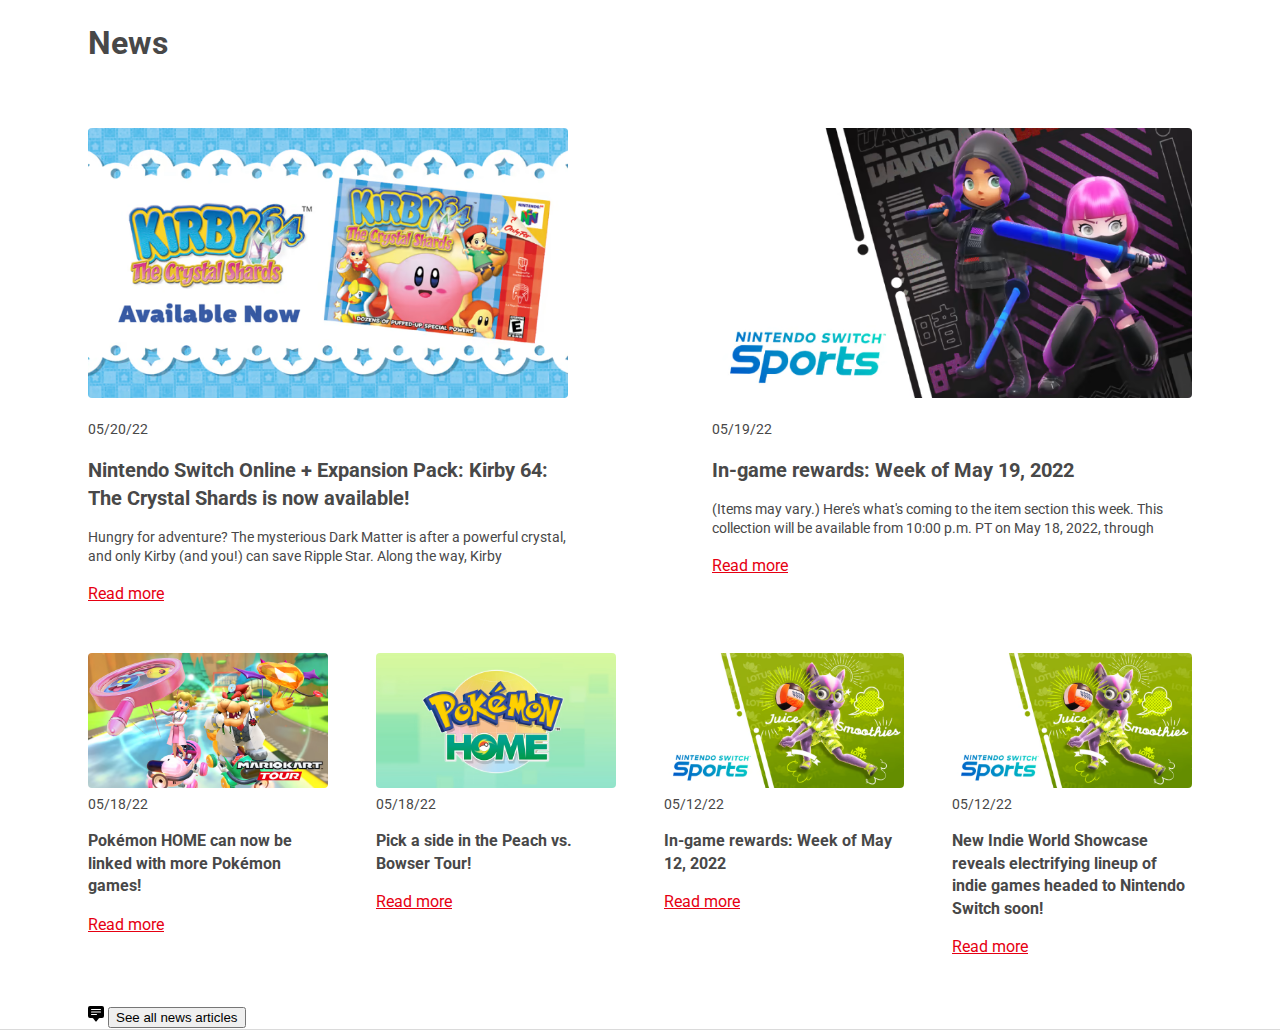
==== index.html @ 0942030a "adding news section" ====
<!DOCTYPE html>
<html lang="en">
<head>
    <meta charset="UTF-8">
    <meta http-equiv="X-UA-Compatible" content="IE=edge">
    <meta name="viewport" content="width=device-width, initial-scale=1.0">
    <link rel="preconnect" href="https://fonts.googleapis.com/%22%3E">
    <link rel="preconnect" href="https://fonts.gstatic.com/" crossorigin>
    <link href="https://fonts.googleapis.com/css2?family=Roboto:wght@100;300;400;700&display=swap" rel="stylesheet">
    <link rel="stylesheet" href="css/style.css">
    <link rel="stylesheet" href="css/news1-style.css">    
    <title>Nintendo</title>
    <link rel="icon" href="Retro-Mario-icon.png" type="image/png" sizes="x-icon">
</head>
<body>
        <!--News Section-->
        <div class="news-section">
            <div class="top-news">
                <div class="News">
                    <h1>News</h1>
                </div>
                <div class="news-top1">
                    <div class="bigger-news1">
                        <a href="#" class="a-news">
                            <img src="assets-news/image01.avif" alt="" class="img-news">
                            <div class="description-news-section">
                                <div class="data-news">05/20/22</div>
                                <div class="title-news">Nintendo Switch Online + Expansion Pack: Kirby 64: The Crystal
                                    Shards is now available!</div>
                                <div class="description-news">Hungry for adventure? The mysterious Dark Matter is after a
                                    powerful crystal, and only Kirby (and you!) can save Ripple Star. Along the way, Kirby
                                </div>
                                <div class="description-more">Read more</div>
                            </div>
                        </a>
                    </div>
                    <div class="bigger-news1">
                        <a href="#" class="a-news">
                            <img src="assets-news/image02.avif" alt="" class="img-news">
                            <div class="description-news-section">
                                <div class="data-news">05/19/22</div>
                                <div class="title-news">In-game rewards: Week of May 19, 2022</div>
                                <div class="description-news">(Items may vary.) Here's what's coming to the item section
                                    this week. This collection will be available from 10:00 p.m. PT on May 18, 2022, through
                                </div>
                                <div class="description-more">Read more</div>
                            </div>
                        </a>
                    </div>
                </div>
            </div>
            <div class="bot-news">
                <div class="container-first2">
                    <div class="bigger-news1">
                        <a href="#" class="a-news">
                            <img src="assets-news/image03.avif" alt="" class="img-news-bot">
                            <div class="description-news-section">
                                <div class="data-news">05/18/22</div>
                                <div class="title-news-bot">Pokémon HOME can now be linked with more Pokémon games!</div>
                                <div class="description-more">Read more</div>
                            </div>
                        </a>
                    </div>
                    <div class="bigger-news1">
                        <a href="#" class="a-news">
                            <img src="assets-news/image04.avif" alt="" class="img-news-bot">
                            <div class="description-news-section">
                                <div class="data-news">05/18/22</div>
                                <div class="title-news-bot">Pick a side in the Peach vs. Bowser Tour!</div>
                                <div class="description-more">Read more</div>
                            </div>
                        </a>
                    </div>
                </div>
                <div class="container-second2">
                    <div class="bigger-news1">
                        <a href="#" class="a-news">
                            <img src="assets-news/image06.avif" alt="" class="img-news-bot">
                            <div class="description-news-section">
                                <div class="data-news">05/12/22</div>
                                <div class="title-news-bot">In-game rewards: Week of May 12, 2022</div>
                                <div class="description-more">Read more</div>
                            </div>
    
                        </a>
                    </div>
                    <div class="bigger-news1">
                        <a href="#" class="a-news">
                            <img src="assets-news/image06.avif" alt="" class="img-news-bot">
                            <div class="description-news-section">
                                <div class="data-news">05/12/22</div>
                                <div class="title-news-bot">New Indie World Showcase reveals electrifying lineup of indie games
                                    headed to Nintendo Switch soon!</div>
                                <div class="description-more">Read more</div>
                            </div>
                        </a>
                    </div>
                </div>
            </div>
            <div class="onstr-btn">
                <img src="assets-news/chat-square-text-fill.svg">
                <button>See all news articles</button>
            </div>
        </div>
        <div class="dividerstyle">
            <hr class="dividerline">
        </div>
        <!--End News Section-->
    
</body>
</html>
---- css/style.css ----
:root {
    --textclr: rgb(72,72,72);
    --nintendored: rgb(230, 0, 18);
    --nintendohover: rgb(172, 0, 13);
    --nintendofont: 'Roboto', sans-serif;
    --boldtext: 700;
    --thintext: 100;
    --fontsize: 16px;
    --cardtitle: 1rem;
    --cardcontent: 0.75rem;
    --margin: 3rem 0;
}

body {
    margin: 0;
    padding: 0;
    box-sizing: border-box;
    font-family: var(--nintendofont);
    font-size: var(--fontsize);
    line-height: 1.4;
    color: var(--textclr);
}

.dividerstyle {
    display: flex;
    flex-wrap: nowrap;
    max-width: none;
    width: 100%;
    margin-left: auto;
    margin-right: auto;
    z-index: 2;
    position: relative;
}

.dividerline {
    width: 100%;
    margin: 0px;
    position: relative;
    z-index: 5;
    border-width: 0.0625rem 0px 0px;
    border-bottom-style: initial;
    border-bottom-color: initial;
    border-left-style: initial;
    border-left-color: initial;
    border-right-style: initial;
    border-right-color: initial;
    border-top-style: solid;
    border-top-color: rgb(218, 218, 218);
    height: 0px;
    color: inherit;
}
---- css/news1-style.css ----
:root {
    --textclr: rgb(72, 72, 72);
    --nintendored: rgb(230, 0, 18);
    --nintendohover: rgb(172, 0, 13);
    --nintendofont: 'Roboto', sans-serif;
    --boldtext: 700;
    --thintext: 100;
    --fontsize: 16px;
    --cardtitle: 1rem;
    --cardcontent: 0.75rem;
    --margin: 3rem 0;
}

.title-news {
    font-size: var(--fontsize);
    font-weight: var(--boldtext);

}
.data-news {
    font-size: 0.875rem;
}
.description-news {
    font-size: 0.875rem;
}
.news-section {
    display: flex;
    flex-direction: column;
    gap: 3rem;
    margin-inline: auto;
    width: fit-content;
}

.a-news {
    text-decoration: none;
    color: var(--textclr);
}

.bigger-news1 {
    display: flex;
    flex-direction: column;
    width: min-content;
}

.data-news {
    font-family: var(--nintendofont);
    font-size: 300;
    font-size: 0.875rem;
}

.title-news {
    font-weight: var(--boldtext);
    font-size: 1.25rem;
}
.title-news-bot {
    font-weight: var(--boldtext);
    font-size: 1rem;
}

.title-news:hover {
    color: var(--nintendored);
    transition: 0.5s;
}

.description-news {
    font-size: 0.875rem;
}

.description-more {
    text-decoration: underline;
    color: var(--nintendored)
}

.description-more:hover {
    color: var(--nintendohover);
    transition: 0.5s;
}

.img-news {
    width: 30rem;
    margin-bottom: 1rem;
    margin-top: 2.5rem;
}

.img-news:hover {
    filter: brightness(50%);
    transition: 0.5s;
}

.description-news-section {
    display: flex;
    flex-direction: column;
    gap: 1rem;
}


.top-news {
    display: flex;
    align-self: center;
    flex-direction: column;
}

.news-top1 {
    display: flex;
    justify-content: center;
    gap: 9rem;
}

.img-news {
    width: 30rem;
    border-radius: 0.25rem;
}


.bot-news {
    display: flex;
    justify-content: center;
    gap: 3rem;
}

.img-news-bot {
    width: 15rem;
    border-radius: 0.25rem;
}

.img-news-bot:hover {
    filter: brightness(50%);
}

.news-button {
    margin-bottom: 1.5rem;
}

.container-first2, .container-second2 {
    display: flex;
    gap: 3rem;
}

h1 {
    font-family: var(--nintendofont);
    color: var(--textclr);
}

@media screen and (max-width:768px) {
    .news-top1 {
        flex-direction: column;
        gap: 2rem;
    }
    .news-section {
        margin-inline: none;
    }
    .bot-news {
        flex-direction: column;
    }         
    .container-first2 {
        display: flex;
        
    }
    .container-second2 {
        display: flex;

    }
    .bigger-news1 {
        width: auto;
    }
    .img-news-bot {
        width: 100%;
    }
    .img-news {
        width: 100%;
    }
    .title-news-bot {
        font-size: 0.875rem;
    }
}
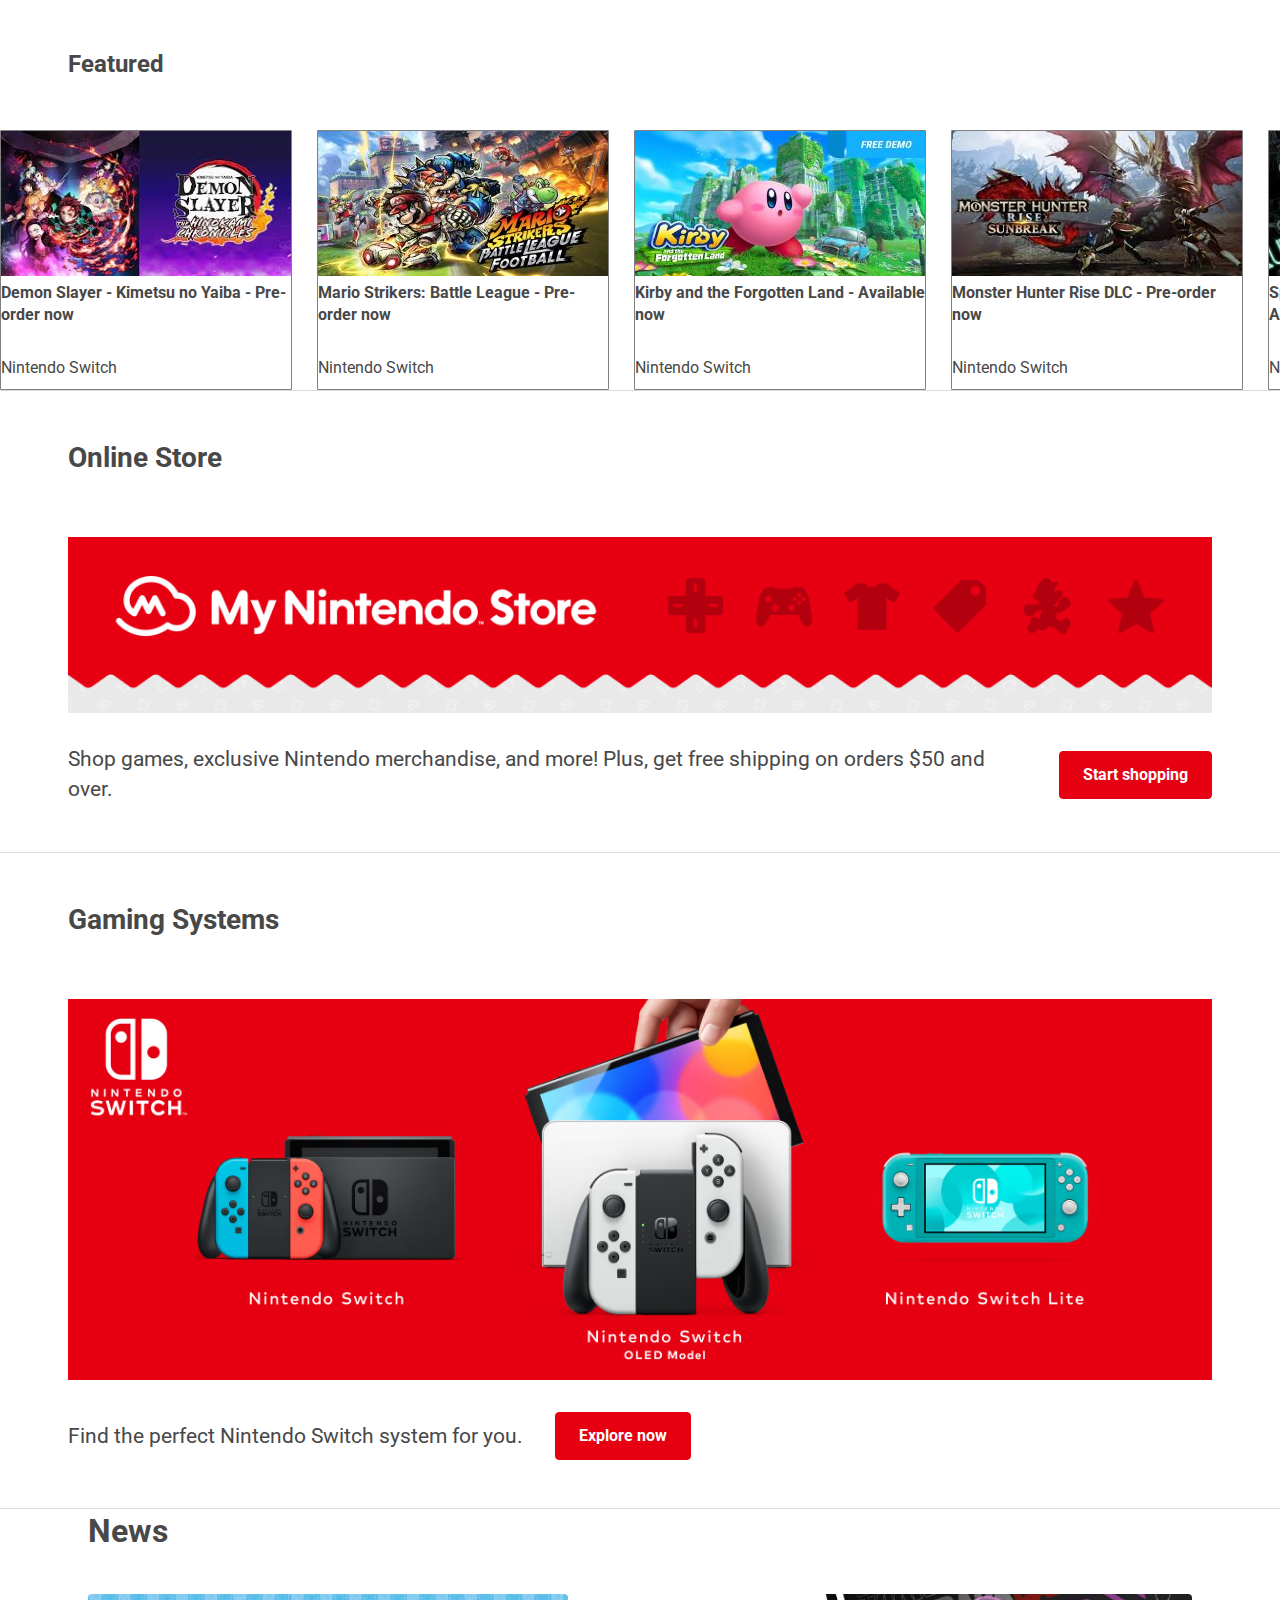
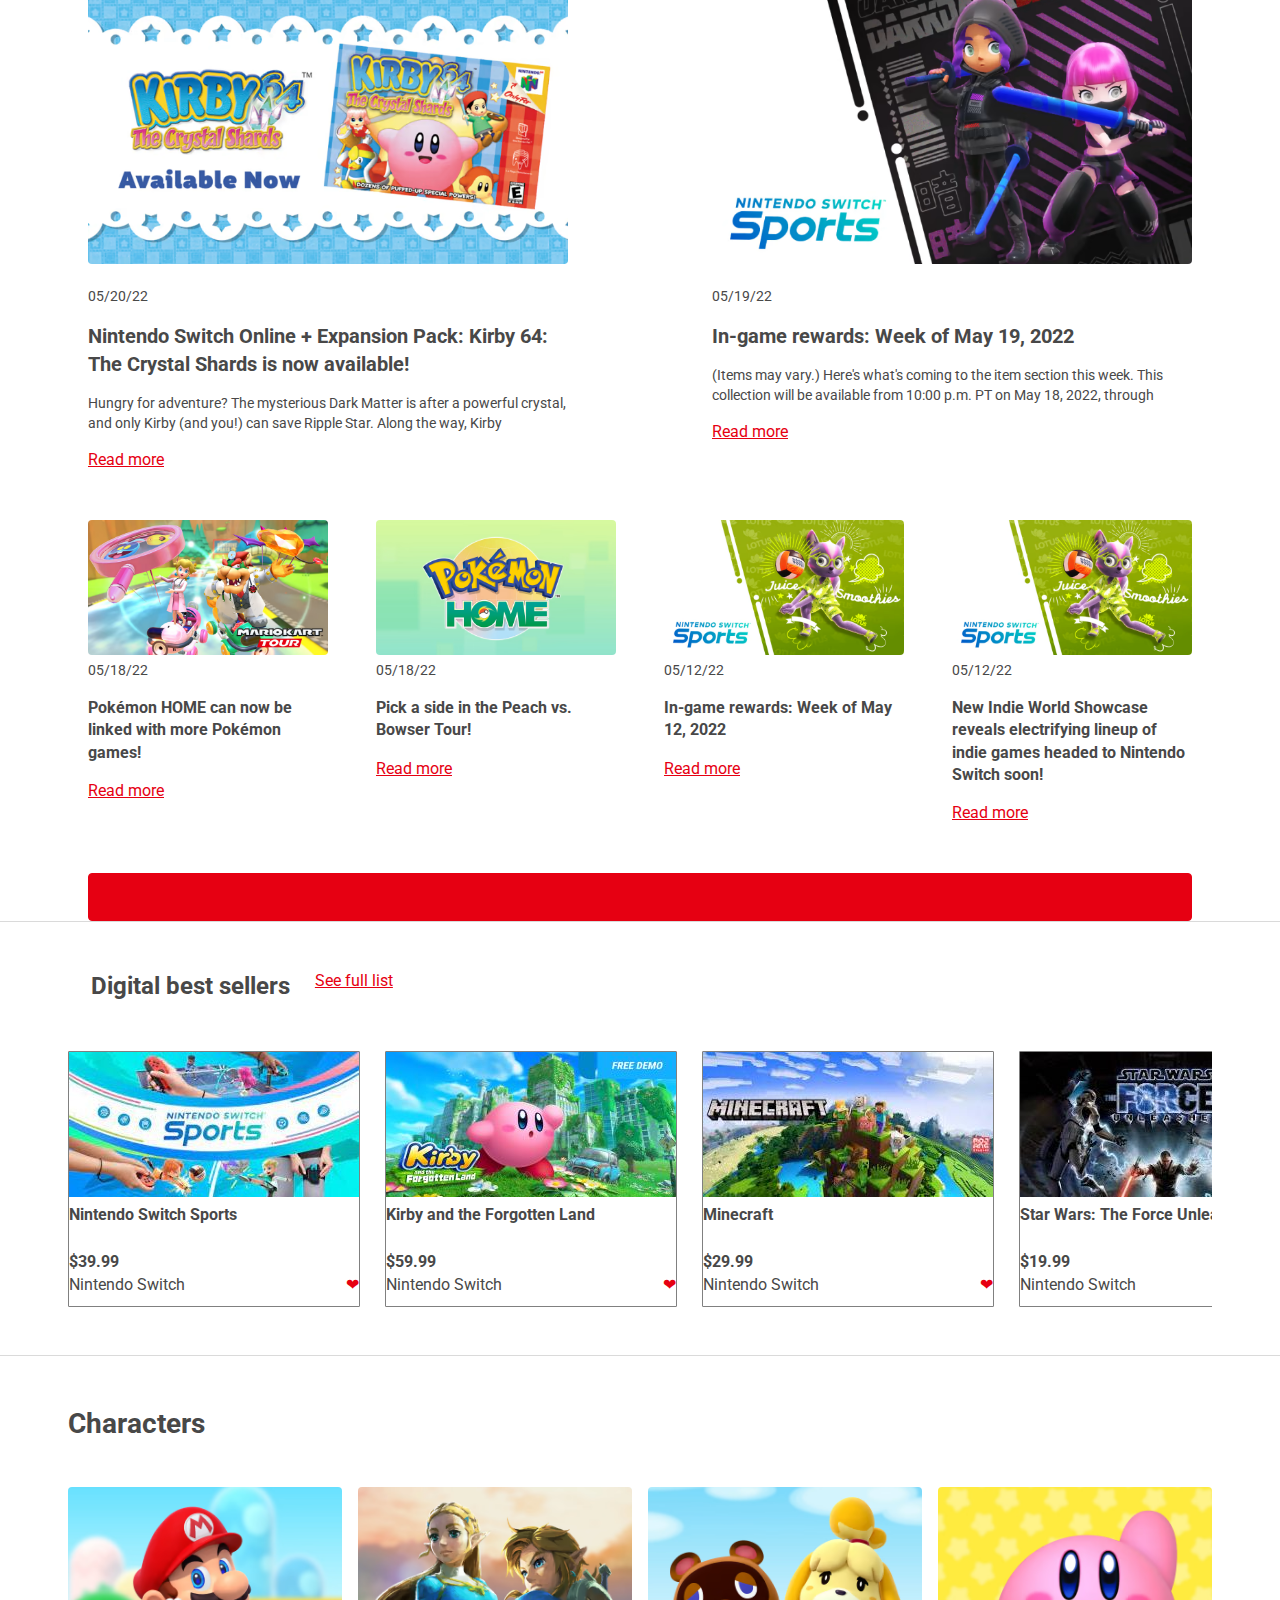
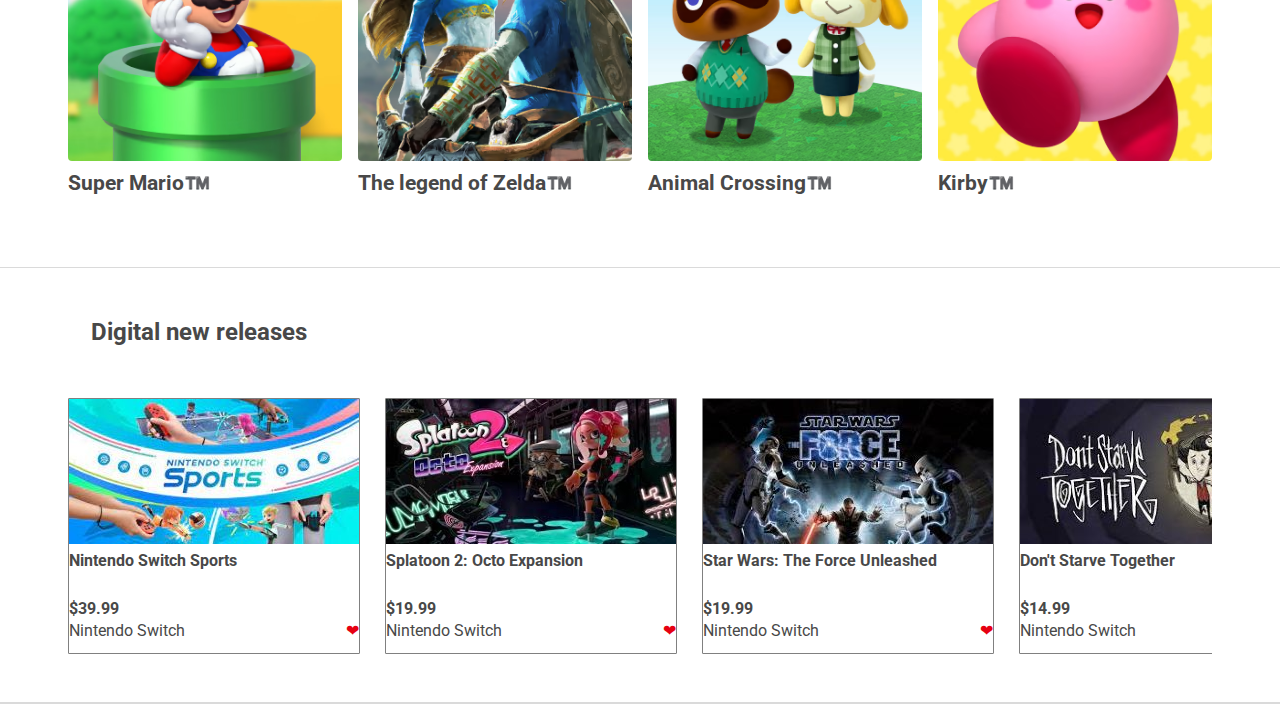
==== commit 65a23abd: "Merge branch 'body-section4' into body-section5" ====
--- a/index.html
+++ b/index.html
@@ -1,5 +1,6 @@
 <!DOCTYPE html>
 <html lang="en">
+
 <head>
     <meta charset="UTF-8">
     <meta http-equiv="X-UA-Compatible" content="IE=edge">
@@ -9,11 +10,128 @@
     <link href="https://fonts.googleapis.com/css2?family=Roboto:wght@100;300;400;700&display=swap" rel="stylesheet">
     <link rel="stylesheet" href="css/style.css">
     <link rel="stylesheet" href="css/news1-style.css">    
+    <link rel="stylesheet" href="body-section4.css">
+    <link rel="stylesheet" href="css/bannerstyles.css">
+    <link rel="stylesheet" href="css/cstyles.css">
+
     <title>Nintendo</title>
     <link rel="icon" href="Retro-Mario-icon.png" type="image/png" sizes="x-icon">
+
 </head>
+
+
 <body>
-        <!--News Section-->
+
+
+    <section>   <!-- Inizio Carosello Featured-->
+        <div class="carosello1">
+            <div class="titolo1">
+                <div class="titolo">
+                    <h2>Featured</h2>
+                    </div>
+            </div>
+    
+            <div class="carosello">    
+           
+                <div class="card">
+                    <div class="img">
+                        <img src="assests-bodysection4/demon-slayer.jpg" alt="">
+                    </div>
+                    <div>
+                        <a href="#" class="gioco"><b>Demon Slayer - Kimetsu no Yaiba - Pre-order now</b></a>
+                        <p class="switch">Nintendo Switch</p>
+                    </div>
+                </div>
+                <div class="card">
+                    <div class="img">
+                        <img src="assests-bodysection4/mario-strikers-battle-league-football.jpeg" alt="">
+                    </div>
+                    <div>
+                        <a href="#" class="gioco"><b>Mario Strikers: Battle League - Pre-order now</b></a>
+                        <p class="switch">Nintendo Switch</p>
+                    </div>
+                </div>
+                <div class="card">
+                    <div class="img">
+                        <img src="assests-bodysection4/kirby.jpg" alt="">
+                    </div>
+                    <div>
+                        <a href="#" class="gioco"><b>Kirby and the Forgotten Land - Available now</b></a>
+                        <p class="switch">Nintendo Switch</p>
+                    </div>
+                </div>
+                <div class="card">
+                    <div class="img">
+                        <img src="assests-bodysection4/monster-hunter.jpg" alt="">
+                    </div>
+                    <div>
+                        <a href="#" class="gioco"><b>Monster Hunter Rise DLC - Pre-order now</b></a>
+                        <p class="switch">Nintendo Switch</p>
+                    </div>
+                </div>
+                <div class="card">
+                    <div class="img">
+                        <img src="assests-bodysection4/splatoon-2.jpg" alt="">
+                    </div>
+                    <div>
+                        <a href="#" class="gioco"><b>Splatoon 2 Octo Expansion DLC - Available now</b></a>
+                        <p class="switch">Nintendo Switch</p>
+                    </div>
+                </div>
+            </div>
+        </div>
+        </section>    <!-- Fine Carosello Featured-->
+
+        <div class="dividerstyle">
+            <hr class="dividerline">
+        </div>
+  
+  <!-- ONLINE STORE SECTION -->
+    <section id="onlinestore">
+        <div class="onstr-container">
+            <div class="onstr-grid">
+                <h1> Online Store </h1>
+                <a href="index.html" class="onstr-imgwrapper">
+                    <div class="onstr-img">
+                        <img class="onstrpic" src="onstr-gamsys-images/onstrbanner.avif" alt="online store">
+                    </div>
+                </a>
+                <div class="onstr-descr">
+                    <p>Shop games, exclusive Nintendo merchandise, and more! Plus, get free shipping on orders $50 and over.</p>
+                </div>
+                <a href="" class="onstr-btn"><span>Start shopping</span></a>
+            </div>
+        </div>
+    </section>
+
+    <div class="dividerstyle">
+        <hr class="dividerline">
+    </div>
+
+    <!-- GAMING SYSTEMS SECTION-->
+
+    <section id="gamingsystems">
+        <div class="gamsys-container">
+            <div class="gamsys-grid">
+                <h1>Gaming Systems</h1>
+                <a href="" class="gamsys-imgwrapper">
+                    <div class="gamsys-img">
+                        <img class="gamsyspic" src="onstr-gamsys-images/gamsysbanner.avif" alt="gaming system">
+                    </div>
+                </a>
+                <div class="gamsys-descr">
+                    <p>Find the perfect Nintendo Switch system for you.</p>
+                </div>
+                <a href="" class="gamsys-btn"><span>Explore now</span></a>
+            </div>
+        </div>
+    </section>
+
+    <div class="dividerstyle">
+        <hr class="dividerline">
+    </div>
+
+   <!--News Section-->
         <div class="news-section">
             <div class="top-news">
                 <div class="News">
@@ -106,6 +224,424 @@
             <hr class="dividerline">
         </div>
         <!--End News Section-->
+  
+
+                                            <!-- Inizio Caroselli Digital  Best Sellers e New Releases-->
+    <section class="digital-best"> 
+        <div class="carosello2"> <!-- Carosello Digital best sellers-->
+            <div class="titolo">
+             <h2>Digital best sellers</h2>
+             <a href="#" class="see">See full list</a>
+            </div>
     
+            <div class="carosello">
+                <div class="card-2">
+                    <div>
+                        <img src="assests-bodysection4/img-carosello.jpg" alt="">
+                        <a href="#" class="gioco"><b>Nintendo Switch Sports</b></a>
+                    </div>
+                    <div>
+                        <p class="price"><b>$39.99</b></p>
+                    </div>
+                    <div class="switch-hearth">
+                        <p class="switch">Nintendo Switch</p>
+                        <p class="hearth">&#x2764;</p>
+                    </div>
+                </div>
+                <div class="card-2">
+                    <div>
+                        <img src="assests-bodysection4/kirby.jpg" alt="">
+                        <a href="#" class="gioco"><b>Kirby and the Forgotten Land</b></a>
+                    </div>
+                    <div>
+                        <p class="price"><b>$59.99</b></p>
+                    </div>
+                    <div class="switch-hearth">
+                        <p class="switch">Nintendo Switch</p>
+                        <p class="hearth">&#x2764;</p>
+                    </div>
+                </div>
+                <div class="card-2">
+                    <div>
+                        <img src="assests-bodysection4/minecraft.jpg" alt="">
+                        <a href="#" class="gioco"><b>Minecraft</b></a>
+                    </div>
+                    <div>
+                        <p class="price"><b>$29.99</b></p>
+                    </div>
+                    <div class="switch-hearth">
+                        <p class="switch">Nintendo Switch</p>
+                        <p class="hearth">&#x2764;</p>
+                    </div>
+                </div>
+                <div class="card-2">
+                    <div>
+                        <img src="assests-bodysection4/starwars-force.jpg" alt="">
+                        <a href="#" class="gioco"><b>Star Wars: The Force Unleashed</b></a>
+                    </div>
+                    <div>
+                        <p class="price"><b>$19.99</b></p>
+                    </div>
+                    <div class="switch-hearth">
+                        <p class="switch">Nintendo Switch</p>
+                        <p class="hearth">&#x2764;</p>
+                    </div>
+                </div>
+                <div class="card-2">
+                    <div>
+                        <img src="assests-bodysection4/stardew-valley.jpg" alt="">
+                        <a href="#" class="gioco"><b>Stardew Valley</b></a>
+                    </div>
+                    <div>
+                        <p class="price"><b>$14.99</b></p>
+                    </div>
+                    <div class="switch-hearth">
+                        <p class="switch">Nintendo Switch</p>
+                        <p class="hearth">&#x2764;</p>
+                    </div>
+                </div>
+                <div class="card-2">
+                    <div>
+                        <img src="assests-bodysection4/cuphead.png" alt="">
+                        <a href="#" class="gioco"><b>Cuphead</b></a>
+                    </div>
+                    <div>
+                        <p class="price"><b>$19.99</b></p>
+                    </div>
+                    <div class="switch-hearth">
+                        <p class="switch">Nintendo Switch</p>
+                        <p class="hearth">&#x2764;</p>
+                    </div>
+                </div>
+                <div class="card-2">
+                    <div>
+                        <img src="assests-bodysection4/animal-crossing.jpg" alt="">
+                        <a href="#" class="gioco"><b>Animal Crossing: New Horizons</b></a>
+                    </div>
+                    <div>
+                        <p class="price"><b>$59.99</b></p>
+                    </div>
+                    <div class="switch-hearth">
+                        <p class="switch">Nintendo Switch</p>
+                        <p class="hearth">&#x2764;</p>
+                    </div>
+                </div>
+                <div class="card-2">
+                    <div>
+                        <img src="assests-bodysection4/dontstarvetogether.jpg" alt="">
+                        <a href="#" class="gioco"><b>Don't Starve Together</b></a>
+                    </div>
+                    <div>
+                        <p class="price"><b>$14.99</b></p>
+                    </div>
+                    <div class="switch-hearth">
+                        <p class="switch">Nintendo Switch</p>
+                        <p class="hearth">&#x2764;</p>
+                    </div>
+                </div>
+                <div class="card-2">
+                    <div>
+                        <img src="assests-bodysection4/cooking-simulator.jpg" alt="">
+                        <a href="#" class="gioco"><b>Cooking Simulator</b></a>
+                    </div>
+                    <div>
+                        <p class="price"><b>$19.99</b></p>
+                    </div>
+                    <div class="switch-hearth">
+                        <p class="switch">Nintendo Switch</p>
+                        <p class="hearth">&#x2764;</p>
+                    </div>
+                </div>
+                <div class="card-2">
+                    <div>
+                        <img src="assests-bodysection4/pathway.jpg" alt="">
+                        <a href="#" class="gioco"><b>Pathway</b></a>
+                    </div>
+                    <div>
+                        <p class="price"><b>$15.99</b></p>
+                    </div>
+                    <div class="switch-hearth">
+                        <p class="switch">Nintendo Switch</p>
+                        <p class="hearth">&#x2764;</p>
+                    </div>
+                </div>
+                <div class="card-2">
+                    <div>
+                        <img src="assests-bodysection4/monopoly.jpg" alt="">
+                        <a href="#" class="gioco"><b>MONOPOLY for Nintendo Switch</b></a>
+                    </div>
+                    <div>
+                        <p class="price"><b>$9.99</b></p>
+                    </div>
+                    <div class="switch-hearth">
+                        <p class="switch">Nintendo Switch</p>
+                        <p class="hearth">&#x2764;</p>
+                    </div>
+                </div>
+                <div class="card-2">
+                    <div>
+                        <img src="assests-bodysection4/nba2k22.jpg" alt="">
+                        <a href="#" class="gioco"><b>NBA 2K22</b></a>
+                    </div>
+                    <div>
+                        <p class="price"><b>$9.59</b></p>
+                    </div>
+                    <div class="switch-hearth">
+                        <p class="switch">Nintendo Switch</p>
+                        <p class="hearth">&#x2764;</p>
+                    </div>
+                </div>
+            </div>
+        </div>
+        </section>
+  
+  
+    <div class="dividerstyle">
+        <hr class="dividerline">
+    </div>
+  
+  
+    <!-- CHARACTERS SECTION -->
+
+    <section id="character-section">
+        <div class="char-maincontainer">
+            <div class="char-gridcontainer">
+                <h1 class="charcont-title"> Characters </h1>
+
+                <div class="char-wrapper">
+                    <a href="index.html" class="ch-mario">
+                        <div class="bg-img">
+                            <img src="chimages/mariobg.avif" alt="marioworld">
+                        </div>
+                        <div class="char-img">
+                            <img src="chimages/mario.avif" alt="marione">
+                        </div>
+                    </a>
+                    <h2 class="char-btmtitle"> Super Mario™️ </h2>
+                </div>
+
+                <div class="char-wrapper">
+                    <a href="index.html" class="ch-zelda">
+                        <div class="bg-img">
+                            <img src="chimages/zeldabg.avif" alt="zaldaworld">
+                        </div>
+                        <div class="char-img">
+                            <img src="chimages/zelda.avif" alt="linkone">
+                        </div>
+                    </a>
+                    <h2 class="char-btmtitle"> The legend of Zelda™️</h2>
+                </div>
+
+                <div class="char-wrapper">
+                    <a href="index.html" class="ch-ac">
+                        <div class="bg-img">
+                            <img src="chimages/acnhbg.avif" alt="acworld">
+                        </div>
+                        <div class="char-img">
+                            <img src="chimages/acnh.avif" alt="nookkone">
+                        </div>
+                    </a>
+                    <h2 class="char-btmtitle"> Animal Crossing™️</h2>
+                </div>
+
+                <div class="char-wrapper">
+                    <a href="index.html" class="ch-kirby">
+                        <div class="bg-img">
+                            <img src="chimages/kirbg.avif" alt="kirbworld">
+                        </div>
+                        <div class="char-img">
+                            <img src="chimages/kirby.avif" alt="kirbone">
+                        </div>
+                    </a>
+                    <h2 class="char-btmtitle"> Kirby™️</h2>
+                </div>
+
+
+            </div>
+        </div>
+    </section>
+
+    <div class="dividerstyle">
+        <hr class="dividerline">
+    </div>
+    
+        <section class="digital-new">
+        
+        <div class="carosello2"> <!-- Carosello Digital new releases-->
+            <div class="titolo">
+            <h2>Digital new releases</h2>
+            </div>
+    
+            <div class="carosello">
+                <div class="card-2">
+                    <div>
+                        <img src="assests-bodysection4/img-carosello.jpg" alt="">
+                        <a href="#" class="gioco"><b>Nintendo Switch Sports</b></a>
+                    </div>
+                    <div>
+                        <p class="price"><b>$39.99</b></p>
+                    </div>
+                    <div class="switch-hearth">
+                        <p class="switch">Nintendo Switch</p>
+                        <p class="hearth">&#x2764;</p>
+                    </div>
+                </div>
+                <div class="card-2">
+                    <div>
+                        <img src="assests-bodysection4/splatoon-2.jpg" alt="">
+                        <a href="#" class="gioco"><b>Splatoon 2: Octo Expansion</b></a>
+                    </div>
+                    <div>
+                        <p class="price"><b>$19.99</b></p>
+                    </div>
+                    <div class="switch-hearth">
+                        <p class="switch">Nintendo Switch</p>
+                        <p class="hearth">&#x2764;</p>
+                    </div>
+                </div>
+                <div class="card-2">
+                    <div>
+                        <img src="assests-bodysection4/starwars-force.jpg" alt="">
+                        <a href="#" class="gioco"><b>Star Wars: The Force Unleashed</b></a>
+                    </div>
+                    <div>
+                        <p class="price"><b>$19.99</b></p>
+                    </div>
+                    <div class="switch-hearth">
+                        <p class="switch">Nintendo Switch</p>
+                        <p class="hearth">&#x2764;</p>
+                    </div>
+                </div>
+                <div class="card-2">
+                    <div>
+                        <img src="assests-bodysection4/dontstarvetogether.jpg" alt="">
+                        <a href="#" class="gioco"><b>Don't Starve Together</b></a>
+                    </div>
+                    <div>
+                        <p class="price"><b>$14.99</b></p>
+                    </div>
+                    <div class="switch-hearth">
+                        <p class="switch">Nintendo Switch</p>
+                        <p class="hearth">&#x2764;</p>
+                    </div>
+                </div>
+                <div class="card-2">
+                    <div>
+                        <img src="assests-bodysection4/kirby.jpg" alt="">
+                        <a href="#" class="gioco"><b>Kirby and the Forgotten Land</b></a>
+                    </div>
+                    <div>
+                        <p class="price"><b>$59.99</b></p>
+                    </div>
+                    <div class="switch-hearth">
+                        <p class="switch">Nintendo Switch</p>
+                        <p class="hearth">&#x2764;</p>
+                    </div>
+                </div>
+                <div class="card-2">
+                    <div>
+                        <img src="assests-bodysection4/nobody-saves-the-world.jpg" alt="">
+                        <a href="#" class="gioco"><b>Nobody Saves the World</b></a>
+                    </div>
+                    <div>
+                        <p class="price"><b>$24.99</b></p>
+                    </div>
+                    <div class="switch-hearth">
+                        <p class="switch">Nintendo Switch</p>
+                        <p class="hearth">&#x2764;</p>
+                    </div>
+                </div>
+                <div class="card-2">
+                    <div>
+                        <img src="assests-bodysection4/lego-starwars.jpg" alt="">
+                        <a href="#" class="gioco"><b>Lego Star Wars: The Skywalker Saga</b></a>
+                    </div>
+                    <div>
+                        <p class="price"><b>$59.99</b></p>
+                    </div>
+                    <div class="switch-hearth">
+                        <p class="switch">Nintendo Switch</p>
+                        <p class="hearth">&#x2764;</p>
+                    </div>
+                </div>
+                <div class="card-2">
+                    <div>
+                        <img src="assests-bodysection4/mlbtheshow.jpg" alt="">
+                        <a href="#" class="gioco"><b>MLB The Show 22</b></a>
+                    </div>
+                    <div>
+                        <p class="price"><b>$59.99</b></p>
+                    </div>
+                    <div class="switch-hearth">
+                        <p class="switch">Nintendo Switch</p>
+                        <p class="hearth">&#x2764;</p>
+                    </div>
+                </div>
+                <div class="card-2">
+                    <div>
+                        <img src="assests-bodysection4/persona4.jpg" alt="">
+                        <a href="#" class="gioco"><b>Persona 4 Arena Ultimax</b></a>
+                    </div>
+                    <div>
+                        <p class="price"><b>$29.99</b></p>
+                    </div>
+                    <div class="switch-hearth">
+                        <p class="switch">Nintendo Switch</p>
+                        <p class="hearth">&#x2764;</p>
+                    </div>
+                </div>
+                <div class="card-2">
+                    <div>
+                        <img src="assests-bodysection4/aztech.jpg" alt="">
+                        <a href="#" class="gioco"><b>Aztech Forgotten Gods</b></a>
+                    </div>
+                    <div>
+                        <p class="price"><b>$29.99</b></p>
+                    </div>
+                    <div class="switch-hearth">
+                        <p class="switch">Nintendo Switch</p>
+                        <p class="hearth">&#x2764;</p>
+                    </div>
+                </div>
+                <div class="card-2">
+                    <div>
+                        <img src="assests-bodysection4/olliolliworld.jpg" alt="">
+                        <a href="#" class="gioco"><b>OlliOlli World</b></a>
+                    </div>
+                    <div>
+                        <p class="price"><b>$29.99</b></p>
+                    </div>
+                    <div class="switch-hearth">
+                        <p class="switch">Nintendo Switch</p>
+                        <p class="hearth">&#x2764;</p>
+                    </div>
+                </div>
+                <div class="card-2">
+                    <div>
+                        <img src="assests-bodysection4/pokemon-arceus.jpg" alt="">
+                        <a href="#" class="gioco"><b>Pokemon Legends: Arceus</b></a>
+                    </div>
+                    <div>
+                        <p class="price"><b>$59.99</b></p>
+                    </div>
+                    <div class="switch-hearth">
+                        <p class="switch">Nintendo Switch</p>
+                        <p class="hearth">&#x2764;</p>
+                    </div>
+                </div>
+            </div>
+        </div>
+        </section>   <!-- Fine Caroselli Digital  Best Sellers e New Releases-->
+
+    
+        <div class="dividerstyle">
+            <hr class="dividerline">
+        </div>
+
+    <div class="dividerstyle">
+        <hr class="dividerline">
+    </div>
+
 </body>
+
 </html>--- a/body-section4.css
+++ b/body-section4.css
@@ -0,0 +1,117 @@
+*{
+    margin: 0;
+    padding: 0;
+   /* box-sizing: border-box;*/
+    font-family: var(--nintendofont);
+}
+
+h2{
+    color: var(--textclr);
+    font-family: var(--boldtext);
+    size: var(--cardtitle);
+}
+
+.titolo {
+    display: flex;
+    gap: 25px;
+    width: 96%;
+    margin-left: auto;
+    margin-right: auto;
+    max-width: 71.5rem;
+}
+
+.titolo1{
+    margin-top: 3rem;
+    margin-bottom: 3rem;
+    position: relative;
+    width: 100%;
+}
+
+.price, .gioco {
+    color: var(--textclr);
+    text-decoration: none;
+    font-family: var(--thintext);
+    size: var(--cardcontent);
+}
+
+.switch {
+    color: var(--textclr);
+    size: var(--cardcontent);
+    margin-bottom: 10px;
+}
+
+.see {
+    color: var(--nintendored);
+}
+
+:hover.titolo {
+    color: var(--nintendohover);
+}
+
+:hover.see{
+    color: var(--nintendohover);
+}
+
+.hearth {
+    color: var(--nintendored);
+}
+
+:hover.hearth{
+    color: var(--nintendohover);
+}
+
+.carosello1 .carosello2 {
+    display: flex;
+    flex-direction: row;
+}
+
+.carosello {
+    overflow:scroll;
+    overflow-y: hidden;
+    display: flex;
+    gap: 25px;
+}
+
+.titolo + .carosello {
+    margin: var(--margin);
+}
+
+.price {
+    margin-top: 25px;
+}
+
+.card, .card-2 {
+    border: solid .1px grey;
+    border-radius: .5%;
+}
+
+.switch-hearth {
+    display: flex;
+    justify-content: space-between;
+}
+
+.gioco + .switch {
+    margin-top: 30px;
+}
+
+
+.digital-best {
+    margin-top: 3rem;
+    margin-bottom: 1.5rem;
+    position: relative;
+    width: 100%;
+}
+
+.digital-new {
+    margin-top: 3rem;
+    margin-bottom: 3rem;
+    position: relative;
+    width: 100%;
+}
+
+.carosello2 {
+    width: 96%;
+    margin-left: auto;
+    margin-right: auto;
+    max-width: 71.5rem;
+}
--- a/css/bannerstyles.css
+++ b/css/bannerstyles.css
@@ -0,0 +1,213 @@
+:root {
+    --textclr: rgb(72, 72, 72);
+    --nintendored: rgb(230, 0, 18);
+    --nintendohover: rgb(172, 0, 13);
+    --nintendofont: 'Roboto', sans-serif;
+    --boldtext: 700;
+    --thintext: 100;
+    --fontsize: 16px;
+    --cardtitle: 1rem;
+    --cardcontent: 0.75rem;
+    --margin: 3rem 0;
+}
+
+body {
+    margin: 0;
+    padding: 0;
+    box-sizing: border-box;
+    font-family: var(--nintendofont);
+    font-size: var(--fontsize);
+    line-height: 1.4;
+    color: var(--textclr);
+}
+
+.dividerstyle {
+    display: flex;
+    flex-wrap: nowrap;
+    max-width: none;
+    width: 100%;
+    margin-left: auto;
+    margin-right: auto;
+    z-index: 2;
+    position: relative;
+}
+
+.dividerline {
+    width: 100%;
+    margin: 0px;
+    position: relative;
+    z-index: 5;
+    border-width: 0.0625rem 0px 0px;
+    border-bottom-style: initial;
+    border-bottom-color: initial;
+    border-left-style: initial;
+    border-left-color: initial;
+    border-right-style: initial;
+    border-right-color: initial;
+    border-top-style: solid;
+    border-top-color: rgb(218, 218, 218);
+    height: 0px;
+    color: inherit;
+}
+
+#onlinestore,
+#gamingsystems {
+    margin-top: 3rem;
+    margin-bottom: 3rem;
+    position: relative;
+    width: 100%;
+}
+
+.onstr-container,
+.gamsys-container {
+    width: 96%;
+    margin-left: auto;
+    margin-right: auto;
+    max-width: 71.5rem;
+}
+
+.onstr-grid,
+.gamsys-grid {
+    display: grid;
+    grid-template-columns: repeat(1, 1fr);
+    gap: 1rem;
+    justify-items: start;
+    -webkit-box-align: center;
+    align-items: center;
+}
+
+#onlinestore h1,
+#gamingsystems h1 {
+    font-size: 1.75rem;
+    font-weight: var(--boldtext);
+    letter-spacing: 0px;
+    line-height: 1.35;
+    margin: 0px 0px 1em;
+    padding: 0px;
+}
+
+.onstr-imgwrapper,
+.gamsys-imgwrapper {
+    color: inherit;
+    text-decoration: none;
+    width: 100%;
+}
+
+.onstrpic,
+.gamsyspic {
+    display: block;
+    min-height: 1px;
+    width: 100%;
+}
+
+#onlinestore p,
+#gamingsystems p {
+    font-weight: 400;
+    min-height: 1rem;
+    font-size: 1.3125rem;
+}
+
+.onstr-btn,
+.gamsys-btn {
+    height: 3rem;
+    padding: 0px 1.5rem;
+    width: auto;
+    display: inline-flex;
+    -webkit-box-align: center;
+    align-items: center;
+    -webkit-box-pack: center;
+    justify-content: center;
+    position: relative;
+    text-align: center;
+    background-color: transparent;
+    cursor: pointer;
+    transition: all 300ms ease-in-out 0s;
+    font-weight: 700;
+    font-size: 1rem;
+    white-space: nowrap;
+    border: unset;
+    color: rgb(255, 255, 255);
+    text-decoration: none;
+}
+
+.onstr-btn:hover::before,
+.gamsys-btn:hover::before {
+    border-width: 1px;
+    border-style: solid;
+    border-color: rgb(172, 0, 13);
+    background-color: rgb(172, 0, 13);
+    transition: all 300ms ease-in-out 0s;
+    padding: 5px;
+    top: -5px;
+    left: -5px;
+    animation-timing-function: ease-in-out;
+    animation-duration: 1s;
+}
+
+.onstr-btn::before,
+.gamsys-btn::before {
+    box-sizing: content-box;
+    display: block;
+    content: "";
+    border-width: 1px;
+    border-style: solid;
+    border-color: rgb(230, 0, 18);
+    background-color: rgb(230, 0, 18);
+    height: calc(100% - 2px);
+    width: calc(100% - 2px);
+    top: 0px;
+    left: 0px;
+    padding: 0px;
+    border-radius: 0.25rem;
+    position: absolute;
+    transition: all 300ms ease-out 25ms;
+    animation-timing-function: ease-out;
+    animation-duration: 300ms;
+}
+
+.onstr-btn span,
+.gamsys-btn span {
+    order: initial;
+    z-index: 1;
+}
+
+@media only screen and (min-width:768px) {
+    .onstr-grid,
+    .gamsys-grid {
+        grid-template-columns: auto 1fr;
+        gap: 2rem;
+    }
+    #onlinestore h1,
+    #gamingsystems h1 {
+        grid-column: 1 / span 2;
+    }
+    .onstr-imgwrapper,
+    .gamsys-imgwrapper {
+        grid-column: 1 / span 2;
+    }
+}
+
+@media only screen and (max-width: 1000px) {
+    /*#onlinestore,
+    #gamingsystems {
+        margin-top: 2rem;
+        margin-bottom: 2rem;
+    }
+    .onstr-container,
+    .gamsys-container {
+        margin-left: 1rem;
+        margin-right: 1rem;
+    }*/
+    .onstr-btn,
+    .gamsys-btn {
+        width: 91.7%;
+        justify-self: center;
+    }
+}
+
+@media only screen and (max-width: 530px) {
+    .onstr-btn,
+    .gamsys-btn {
+        width: 89%;
+    }
+}--- a/css/cstyles.css
+++ b/css/cstyles.css
@@ -0,0 +1,161 @@
+:root {
+    --textclr: rgb(72, 72, 72);
+    --nintendored: rgb(230, 0, 18);
+    --nintendohover: rgb(172, 0, 13);
+    --nintendofont: 'Roboto', sans-serif;
+    --boldtext: 700;
+    --thintext: 100;
+    --fontsize: 16px;
+    --cardtitle: 1rem;
+    --cardcontent: 0.75rem;
+    --margin: 3rem 0;
+}
+
+body {
+    margin: 0;
+    padding: 0;
+    box-sizing: border-box;
+    font-family: var(--nintendofont);
+    font-size: var(--fontsize);
+    line-height: 1.4;
+    color: var(--textclr);
+}
+
+.dividerstyle {
+    display: flex;
+    flex-wrap: nowrap;
+    max-width: none;
+    width: 100%;
+    margin-left: auto;
+    margin-right: auto;
+    z-index: 2;
+    position: relative;
+}
+
+.dividerline {
+    width: 100%;
+    margin: 0px;
+    position: relative;
+    z-index: 5;
+    border-width: 0.0625rem 0px 0px;
+    border-bottom-style: initial;
+    border-bottom-color: initial;
+    border-left-style: initial;
+    border-left-color: initial;
+    border-right-style: initial;
+    border-right-color: initial;
+    border-top-style: solid;
+    border-top-color: rgb(218, 218, 218);
+    height: 0px;
+    color: inherit;
+}
+
+#character-section {
+    margin-top: 3rem;
+    margin-bottom: 3rem;
+    position: relative;
+    width: 100%;
+}
+
+.char-maincontainer {
+    width: 96%;
+    margin-left: auto;
+    margin-right: auto;
+    max-width: 71.5rem;
+}
+
+.char-gridcontainer {
+    display: grid;
+    grid-template-columns: repeat(4, 1fr);
+    gap: 1rem;
+}
+
+.charcont-title {
+    grid-column: 1 / span 4;
+    font-size: 1.75rem;
+    font-weight: var(--boldtext);
+    letter-spacing: 0px;
+    margin: 0px 0px 1em;
+    padding: 0px;
+}
+
+.char-wrapper {
+    display: flex;
+    flex-direction: column;
+}
+
+.char-img:hover {
+    transform: scale(1.15);
+    transition: 200ms ease-in-out 0s;
+}
+
+.char-wrapper:hover .bg-img {
+    transform: scale(0.999);
+}
+
+.ch-mario,
+.ch-zelda,
+.ch-ac,
+.ch-kirby {
+    display: block;
+    position: relative;
+    z-index: 1;
+    width: 100%;
+    height: auto;
+    text-align: center;
+    overflow: hidden;
+    border-radius: 0.25rem;
+    margin-bottom: 0.5rem;
+}
+
+.bg-img {
+    position: absolute;
+    z-index: -1;
+    top: 0px;
+    left: 0px;
+    width: 100%;
+    height: 100%;
+    transform: scale(1.15);
+    transition: transform 200ms ease-in-out 0s;
+}
+
+.char-img {
+    z-index: -1;
+    top: 0px;
+    left: 0px;
+    width: 100%;
+    height: 100%;
+    transition: transform 200ms ease-in-out 0s;
+    position: relative;
+}
+
+#character-section img {
+    display: block;
+    min-height: 1px;
+    width: 100%;
+}
+
+.char-btmtitle {
+    font-weight: var(--boldtext);
+    letter-spacing: 0px;
+    margin: 0px 0px 1em;
+    padding: 0px;
+    font-size: 1.3125rem;
+}
+
+@media only screen and (max-width: 768px) {
+    #character-section {
+        margin-top: 2rem;
+        margin-bottom: 2rem;
+    }
+    .char-maincontainer {
+        margin-left: 1rem;
+        margin-right: 1rem;
+    }
+    .char-gridcontainer {
+        grid-template-columns: repeat(2, 1fr);
+    }
+    .charcont-title {
+        grid-column: 1 / span 2;
+    }
+}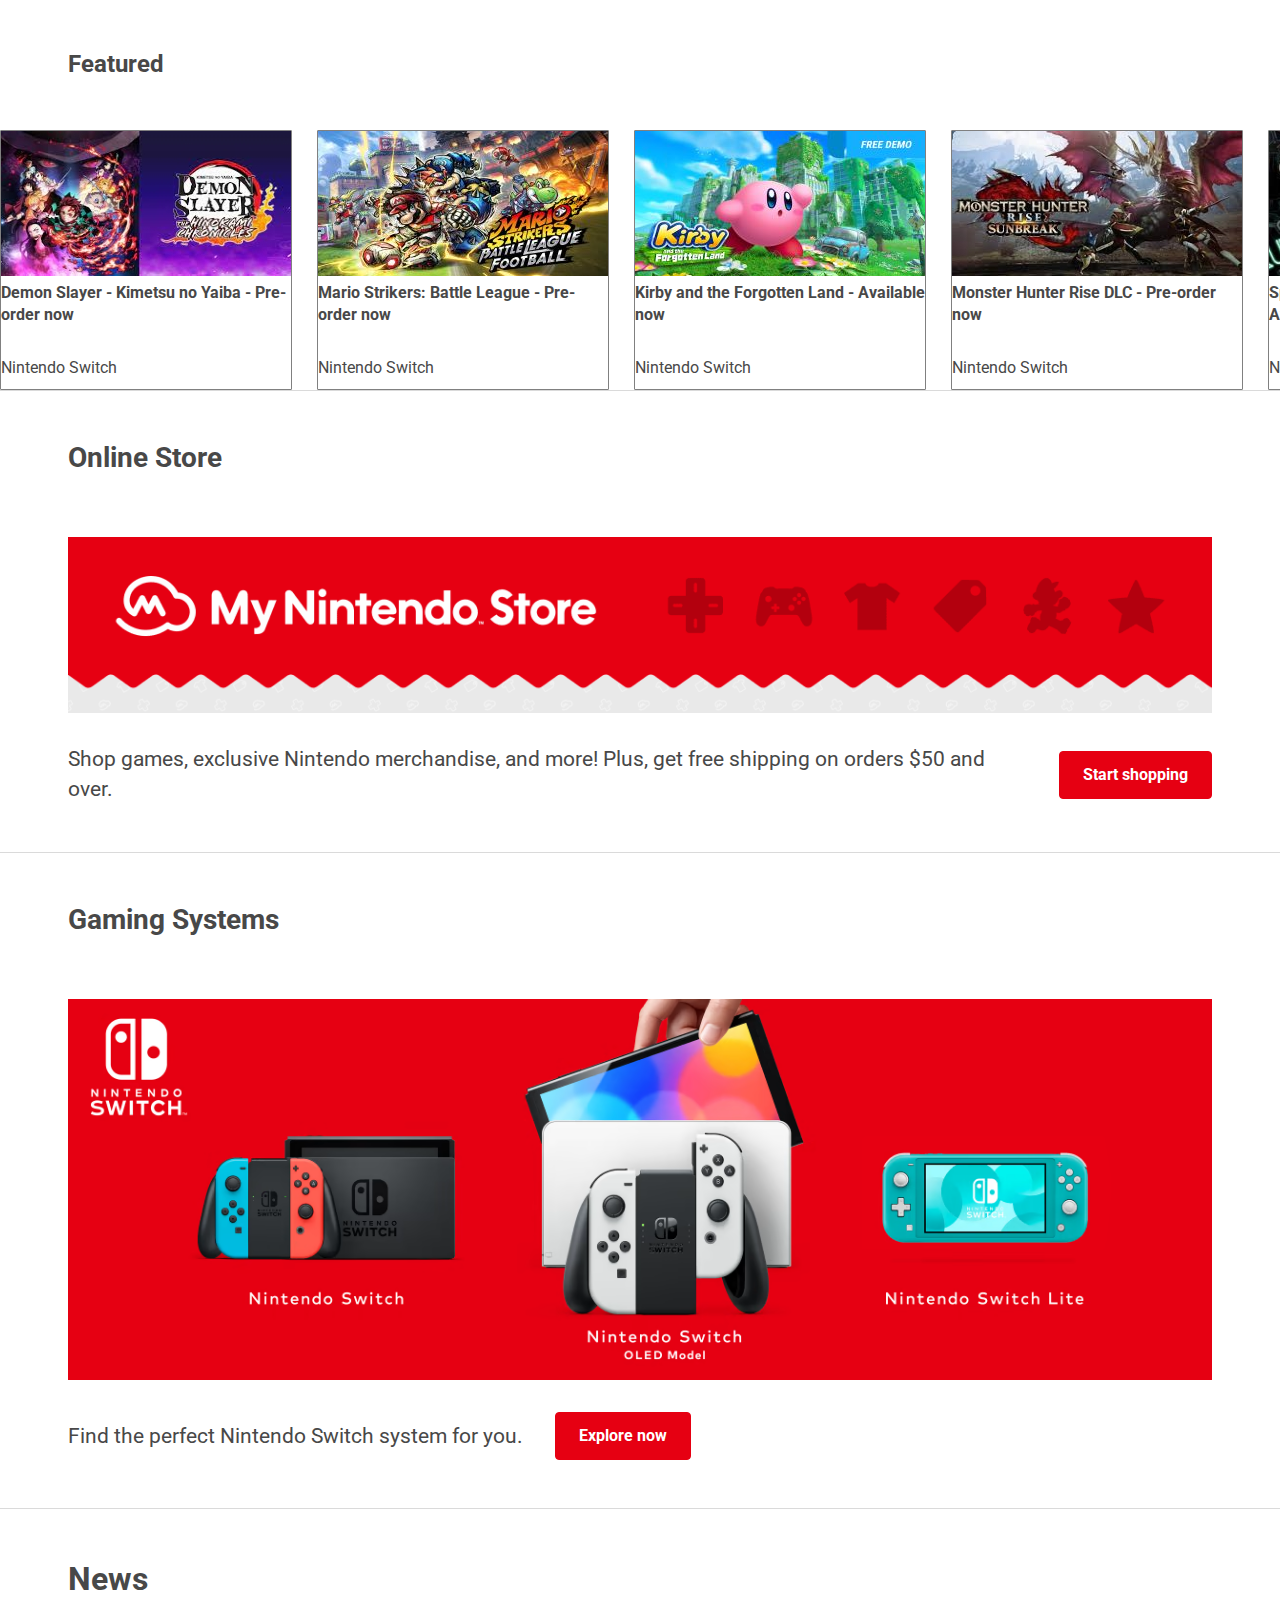
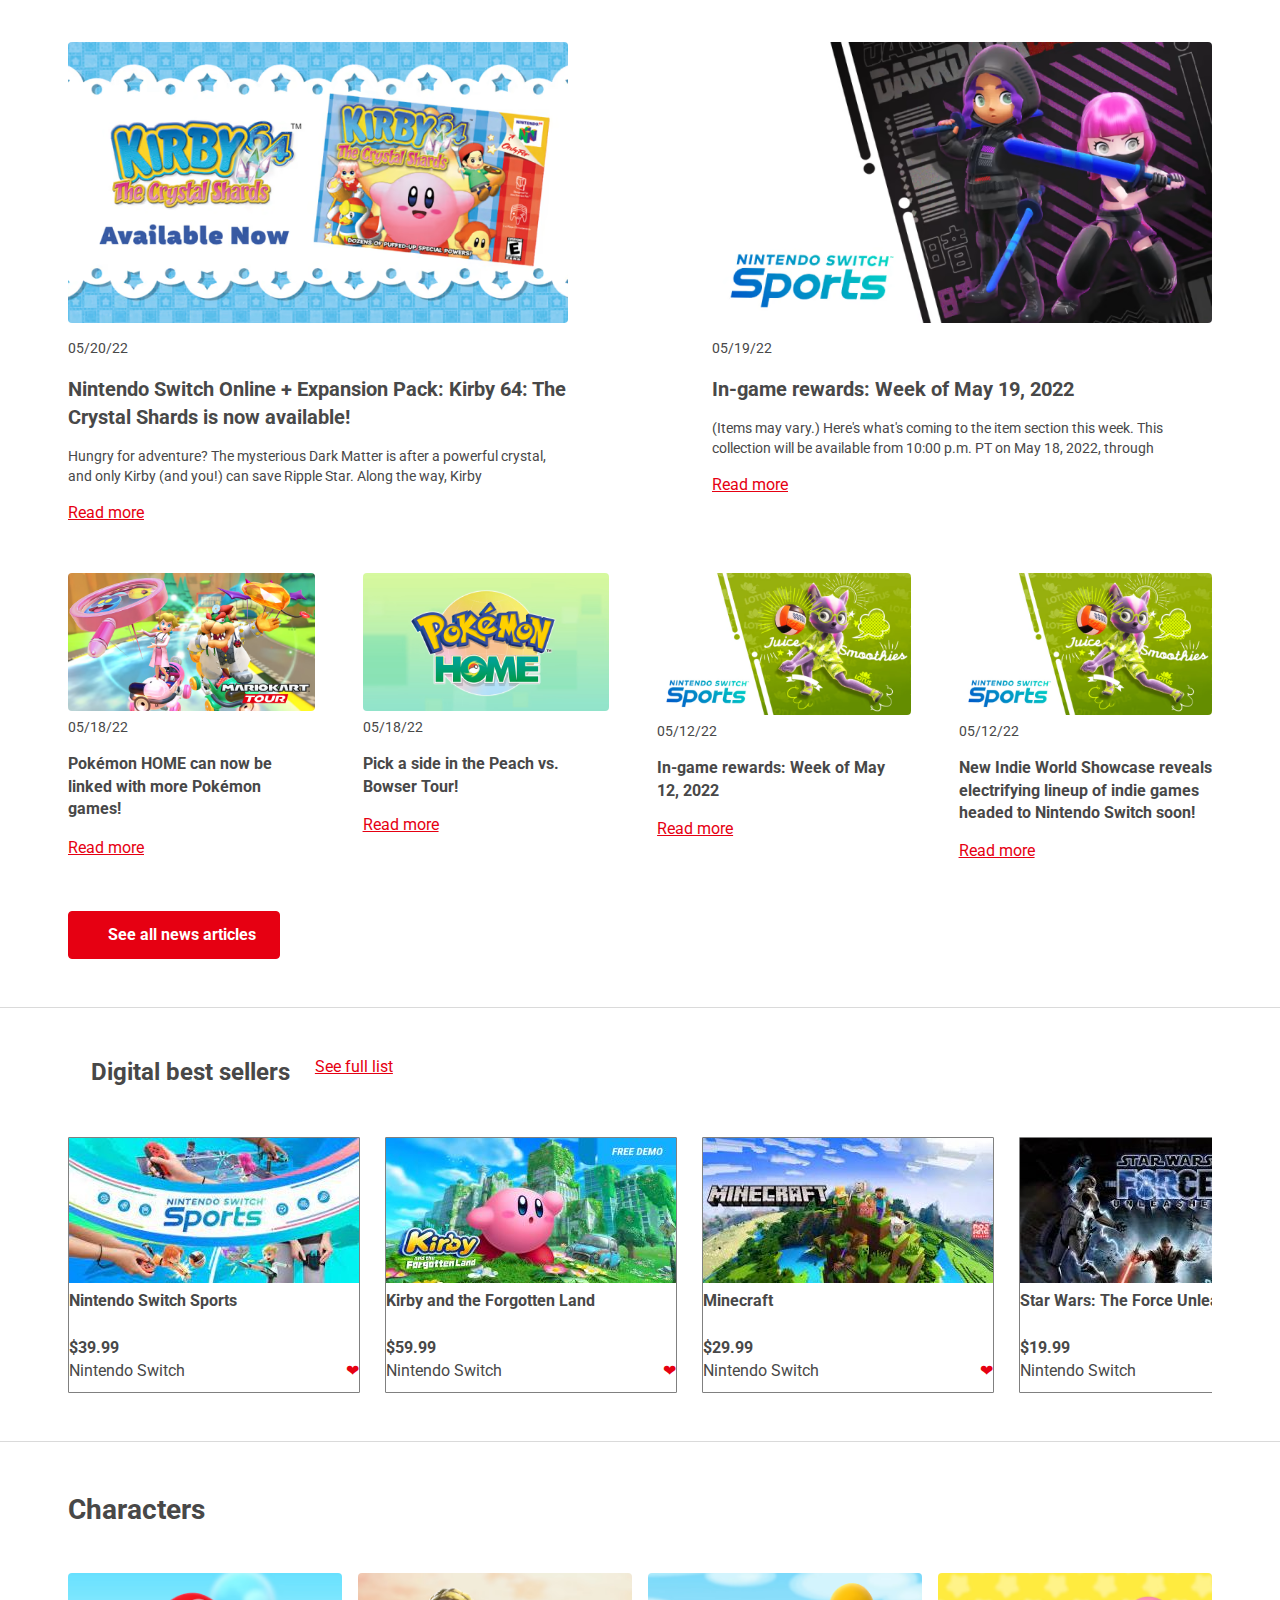
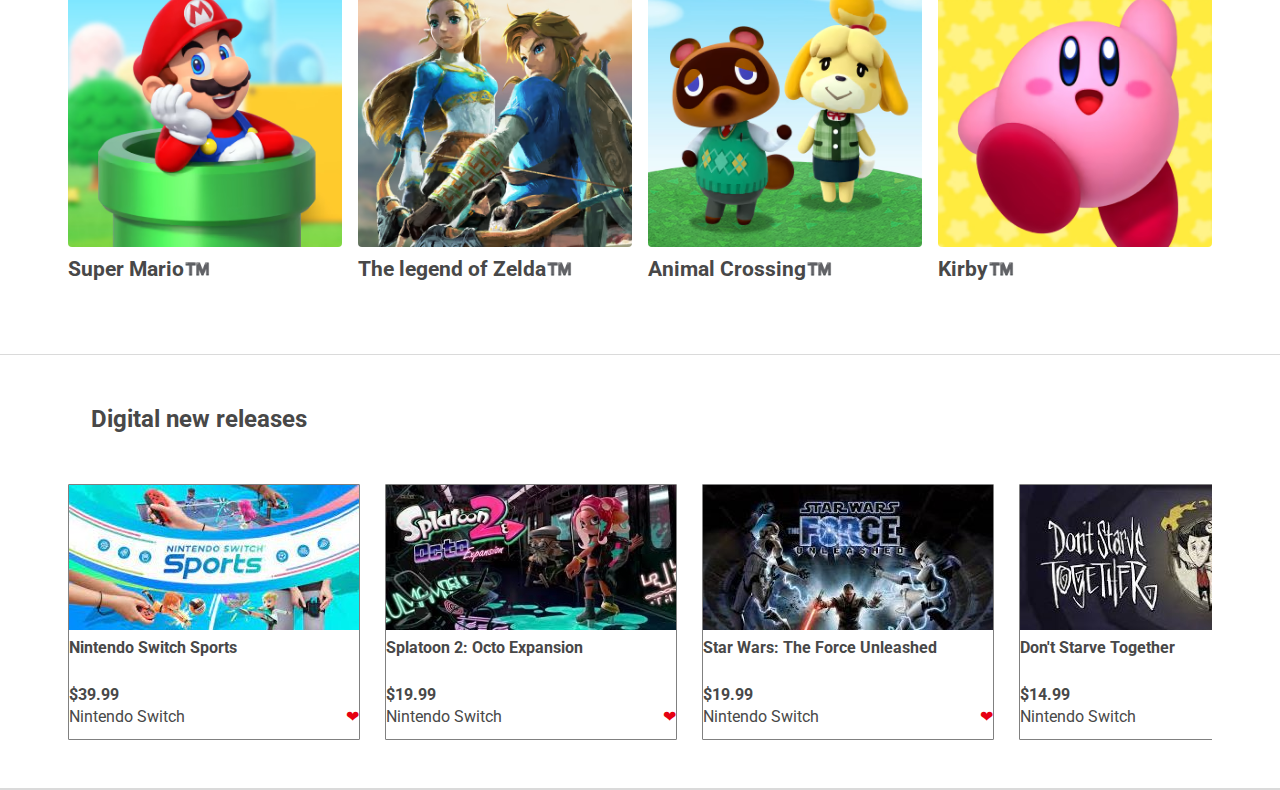
==== commit 35693b7a: "enhancement news section" ====
--- a/index.html
+++ b/index.html
@@ -215,9 +215,9 @@
                     </div>
                 </div>
             </div>
-            <div class="onstr-btn">
-                <img src="assets-news/chat-square-text-fill.svg">
-                <button>See all news articles</button>
+            <div id="news-pad">
+                <a href="" class="gamsys-btn"><img src="assets-news/chat-square-text-fill.svg">
+                <span>See all news articles</span></a>
             </div>
         </div>
         <div class="dividerstyle">
--- a/css/news1-style.css
+++ b/css/news1-style.css
@@ -27,7 +27,10 @@
     flex-direction: column;
     gap: 3rem;
     margin-inline: auto;
-    width: fit-content;
+    width: 96%;
+    max-width: 71.5rem;
+    margin-bottom: 3rem;
+    margin-top: 3rem;
 }
 
 .a-news {
@@ -38,7 +41,7 @@
 .bigger-news1 {
     display: flex;
     flex-direction: column;
-    width: min-content;
+    width: 100%;
 }
 
 .data-news {
@@ -76,9 +79,11 @@
 }
 
 .img-news {
-    width: 30rem;
+    width: 100%;
     margin-bottom: 1rem;
     margin-top: 2.5rem;
+    border-radius: 0.25rem;
+    display: block;
 }
 
 .img-news:hover {
@@ -97,17 +102,14 @@
     display: flex;
     align-self: center;
     flex-direction: column;
+    width: 100%;
 }
 
 .news-top1 {
     display: flex;
     justify-content: center;
     gap: 9rem;
-}
-
-.img-news {
-    width: 30rem;
-    border-radius: 0.25rem;
+    width: 100%;
 }
 
 
@@ -115,10 +117,12 @@
     display: flex;
     justify-content: center;
     gap: 3rem;
+    width: 100%;
+    align-self: center;
 }
 
 .img-news-bot {
-    width: 15rem;
+    width: 100%;
     border-radius: 0.25rem;
 }
 
@@ -147,6 +151,7 @@
     }
     .news-section {
         margin-inline: none;
+        width: 96%;
     }
     .bot-news {
         flex-direction: column;
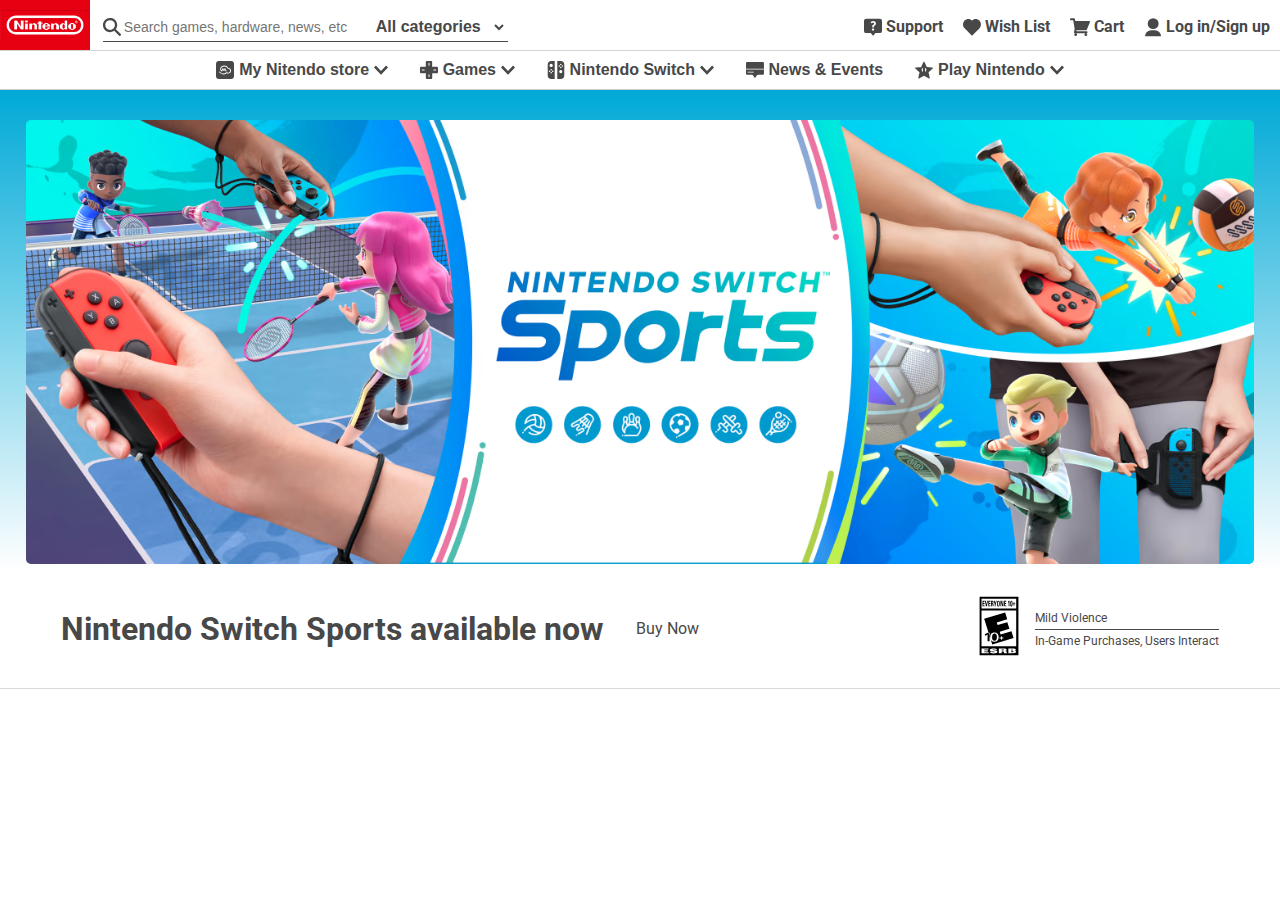
==== commit 5663b9d6: "enhancement bot-nav" ====
--- a/index.html
+++ b/index.html
@@ -1,6 +1,5 @@
 <!DOCTYPE html>
 <html lang="en">
-
 <head>
     <meta charset="UTF-8">
     <meta http-equiv="X-UA-Compatible" content="IE=edge">
@@ -8,640 +7,477 @@
     <link rel="preconnect" href="https://fonts.googleapis.com/%22%3E">
     <link rel="preconnect" href="https://fonts.gstatic.com/" crossorigin>
     <link href="https://fonts.googleapis.com/css2?family=Roboto:wght@100;300;400;700&display=swap" rel="stylesheet">
+
+    <link rel="stylesheet" href="css-bot-nav/style-bot-nav.css">
     <link rel="stylesheet" href="css/style.css">
-    <link rel="stylesheet" href="css/news1-style.css">    
-    <link rel="stylesheet" href="body-section4.css">
-    <link rel="stylesheet" href="css/bannerstyles.css">
-    <link rel="stylesheet" href="css/cstyles.css">
-
+    <link rel="stylesheet" href="top-navbar.css">
+
+    
     <title>Nintendo</title>
     <link rel="icon" href="Retro-Mario-icon.png" type="image/png" sizes="x-icon">
-
 </head>
-
-
 <body>
 
 
-    <section>   <!-- Inizio Carosello Featured-->
-        <div class="carosello1">
-            <div class="titolo1">
-                <div class="titolo">
-                    <h2>Featured</h2>
-                    </div>
-            </div>
+    <nav>
+
+      <!--top navbar-->
+        <div id="top-nav">
+            <div id="left-nav">
+                <div id="logo"><a href=""><img src="assets/Logo nintendo.png" alt="Logo Nintendo"></a></div>
+                <div id="searchbar"><svg data-name="Magnifying glass" xmlns="http://www.w3.org/2000/svg" viewBox="0 0 32 32" class="SearchInputstyles__SearchIcon-sc-n42o5d-1 eiSVUj" width="18" role="presentation" alt="" data-testid="MagnifyingGlassIcon" size="18" color="currentColor"><path d="M31.564 28.745l-8.73-8.73a12.66 12.66 0 1 0-2.804 2.834l8.715 8.715a1.5 1.5 0 0 0 2.114 0l.705-.705a1.5 1.5 0 0 0 0-2.114zm-18.966-7.433A8.611 8.611 0 1 1 21.21 12.7a8.62 8.62 0 0 1-8.612 8.612z" fill="currentColor"></path></svg>
+                    <input type="search" id="search" name="search" placeholder="Search games, hardware, news, etc">
+                    <select id="dropdown" name="dropdown">
+                    <option value="all categories">All categories</option>
+                    <option value="games">Games</option>
+                    <option value="hardware">Hardware</option>
+                    <option value="merchandise">Merchandise</option>
+                    <option value="news&events">News & Events</option>
+                    <option value="support">Support</option>
+                    </select>
+        <!--section trending-->
+                    <section class="trending">
+                        <ul id="hover">
+                            <li>Trending topics</li>
+                            <li><a href="#">Animal Crossing</a></li>
+                            <li><a href="#">Nintendo Switch</a></li>
+                            <li><a href="#">Nintendo Switch games</a></li>
+                            <li><a href="#">Zelda games</a></li>
+                            <li><a href="#">Pokemon games</a></li>
+                            <li>Top store products</li>
+                        </ul>
+                        <div id="cardcontainer">
+                            <div class="navcard">
+                                <a href="#"><img src="assets/Kirby.png" alt="Kirby">
+                                <div class="cardtitle">
+                                    <div>Kirby and the Forgotten Land</div>
+                                    <div class="switch">Nintendo Switch</div>
+                                </div>
+                                </a>
+                            </div>
+                            <div class="navcard">
+                                <a href="#"><img src="assets/Pokemon.png" alt="Pokemon Legends">
+                                <div class="cardtitle">
+                                    <div>Pokemon Legends: Arceus</div>
+                                    <div class="switch">Nintendo Switch</div>
+                                </div>
+                                </a>
+                            </div>
+                            <div class="navcard">
+                                <a href="#"><img src="assets/Metroid.png" alt="Metroid">
+                                <div class="cardtitle">
+                                    <div>Metroid: Dread</div>
+                                    <div class="switch">Nintendo Switch</div>
+                                </div>
+                                </a>
+                            </div>
+                            <div class="navcard">
+                                <a href="#"><img src="assets/Big brain.png" alt="Big Brain Academy">
+                                <div class="cardtitle">
+                                    <div>Big Brain Academy</div>
+                                    <div class="switch">Nintendo Switch</div>
+                                </div>
+                                </a>
+                            </div>
+                        </div>
+                    </section>
+        <!--end section trending-->
+                </div>
+            </div>
+                <ul id="right-nav">
+                    <li><a href="#"><svg xmlns="http://www.w3.org/2000/svg" viewBox="0 0 32 32" width="18" role="presentation" alt="" data-testid="SupportIcon" size="18" color="currentColor"><path d="M28.126.862H3.876A3.904 3.904 0 0 0 0 4.757v17.838a3.905 3.905 0 0 0 3.875 3.896h8.375c.125 0 .125 0 .125.125l3.626 4.397a.122.122 0 0 0 .125.125c.125 0 .125 0 .25-.125L20 26.616a.122.122 0 0 1 .124-.125h8.001A3.904 3.904 0 0 0 32 22.595V4.757A3.903 3.903 0 0 0 28.126.862zM17.954 20.91a2.018 2.018 0 0 1-.438.64 2.062 2.062 0 0 1-1.446.58 2.092 2.092 0 0 1-.802-.154 1.944 1.944 0 0 1-.652-.43 1.98 1.98 0 0 1-.427-.642 2.119 2.119 0 0 1-.001-1.59 1.97 1.97 0 0 1 .43-.65 2.055 2.055 0 0 1 .643-.432 2.078 2.078 0 0 1 1.613 0 2.152 2.152 0 0 1 .64.428l.002.001a2.045 2.045 0 0 1 .438 2.25zm2.964-10.055a4.505 4.505 0 0 1-.662 1.159 5.04 5.04 0 0 1-.861.844l-.822.622a6.01 6.01 0 0 0-.626.538.766.766 0 0 0-.231.426l-.303 1.923h-2.517l-.222-2.13a1.824 1.824 0 0 1 .193-1.127 3.152 3.152 0 0 1 .648-.812 7.965 7.965 0 0 1 .838-.658 6.94 6.94 0 0 0 .782-.626 3.116 3.116 0 0 0 .574-.716 1.726 1.726 0 0 0 .208-.873 1.287 1.287 0 0 0-.112-.55 1.213 1.213 0 0 0-.318-.414 1.482 1.482 0 0 0-.506-.275 2.946 2.946 0 0 0-1.628.018 3.595 3.595 0 0 0-.666.277 8.824 8.824 0 0 0-.49.294.966.966 0 0 1-1.483-.33l-.872-1.378.24-.212a8 8 0 0 1 .86-.657 6.234 6.234 0 0 1 1.023-.55 6.4 6.4 0 0 1 1.192-.37 6.63 6.63 0 0 1 3.248.15 4.301 4.301 0 0 1 1.475.826 3.736 3.736 0 0 1 .966 1.314 4.161 4.161 0 0 1 .34 1.703 4.304 4.304 0 0 1-.268 1.584z" fill="currentColor" fill-rule="evenodd"></path></svg> Support</a></li>
+                    <li><a href="#"><svg xmlns="http://www.w3.org/2000/svg" viewBox="0 0 32 32" width="18" role="presentation" alt="" data-testid="HeartIcon" size="18" color="currentColor"><path d="M22.3 1.3c-2.3 0-4.5 1-6.3 2.8-1.7-1.8-3.9-2.8-6.3-2.8C4.4 1.3 0 5.7 0 11.2c0 2.6 1.2 5.1 3.3 7.3L15 30.2c.3.3.6.4 1 .4.3 0 .7-.1 1-.4l11.6-11.6c1.5-1.8 3.3-4.3 3.3-7.5.1-5.4-4.3-9.8-9.6-9.8z" fill-rule="evenodd" clip-rule="evenodd" fill="currentColor"></path></svg> Wish List</a></li>
+                    <li><a href="#"><svg data-name="Shopping cart" xmlns="http://www.w3.org/2000/svg" viewBox="0 0 32 32" width="20" role="presentation" alt="" data-testid="ShoppingCartIcon" size="20" color="currentColor"><path fill="currentColor" d="M23.12 28.073a2.248 2.248 0 1 0 2.25-2.326h-.005a2.288 2.288 0 0 0-2.245 2.326zm2.397-7.29a1.728 1.728 0 0 0 1.498-.982l4.844-11.686a1.544 1.544 0 0 0-.15-1.551 1.593 1.593 0 0 0-1.349-.673H8.44l-.55-2.895A1.494 1.494 0 0 0 6.393 1.6H1.598A1.606 1.606 0 0 0 0 3.255a1.548 1.548 0 0 0 1.598 1.654h3.496L7.49 18.973l-1.098 4.706a1.67 1.67 0 0 0 .25 1.395 1.529 1.529 0 0 0 1.198.673h18.675a1.656 1.656 0 0 0 0-3.31H9.937l.4-1.654zm-18.726 7.29a2.248 2.248 0 1 0 2.25-2.326h-.005a2.288 2.288 0 0 0-2.245 2.326z"></path></svg> Cart</a></li>
+                    <li id="sidebar"><a href="#"><svg xmlns="http://www.w3.org/2000/svg" viewBox="0 0 32 32" width="18" role="presentation" alt="" data-testid="UserIcon" size="18" color="currentColor"><path d="M16.22 19.41A9.71 9.71 0 1 1 26 9.7a9.74 9.74 0 0 1-9.8 9.71M1.84 32a10.88 10.88 0 0 1 10.94-10.74h6.57A10.88 10.88 0 0 1 30.29 32H1.84" fill="currentColor"></path></svg> Log in/Sign up</a></li>
+        <!--aside-->
+                    <div id="aside">
+                    <div class="flex">
+                        <div class="font" id="asidetitle">Log in / Sign up</div>
+                    <button class="cancel">X</button>
+                    </div>
+                    <div id="picture">
+                        <img src="assets/characters.png" alt="Characters" style="width: 250px">
+                        <ul class="font" id="freeaccount">
+                            With a free account, you can
+                            <li>Shop online</li>
+                            <li>Earn My Nintendo points</li>
+                            <li>Save a Wish List</li>
+                        </ul>
+                    </div>
+                    <button class="redbutton">Log in</button>
+                    <button class="transparentbutton">Sign up</button>
+                    <button class="whitebutton"><svg viewBox="0 0 32 32" xmlns="http://www.w3.org/2000/svg" width="18" role="presentation" alt="" data-testid="ReceiptIcon" size="18" color="currentColor"><path d="M26 1.6L24 0l-2 1.6L20 0l-2 1.6L16 0l-2 1.6L12 0l-2 1.6L8 0 6 1.6 4 0v30.4L6 32l2-1.6 2 1.6 2-1.6 2 1.6 2-1.6 2 1.6 2-1.6 2 1.6 2-1.6 2 1.6 2-1.6V0l-2 1.6zM8 6h8v2H8V6zm16 20H8v-2h16v2zm0-4H8v-2h16v2zm0-4H8v-2h16v2zm0-4H8v-2h16v2z" fill="currentColor"></path></svg> Order status</button>
+                    <button class="whitebutton"><svg viewBox="0 0 32 32" xmlns="http://www.w3.org/2000/svg" width="18" role="presentation" alt="" data-testid="MyNintendoTileIcon" size="18" color="currentColor"><path d="M26.667 0H5.333A5.333 5.333 0 0 0 0 5.333v21.334A5.333 5.333 0 0 0 5.333 32h21.334A5.333 5.333 0 0 0 32 26.667V5.333A5.333 5.333 0 0 0 26.667 0zm-5.105 22.423a5.212 5.212 0 0 1-2.37-.602 10.482 10.482 0 0 1-13.67-1.608.803.803 0 0 1 1.228-1.036 8.866 8.866 0 0 0 11.914 1.04.803.803 0 0 1 .986-.005 3.461 3.461 0 0 0 5.41-2.888 3.495 3.495 0 0 0-3.39-3.416c-.016 0-.036 0-.063-.002a.962.962 0 0 0-.12.003.806.806 0 0 1-.778-.455 6.54 6.54 0 0 0-5.992-3.848c-2.82 0-5.738 1.802-5.738 4.819-.003.818.35 1.596.969 2.132l1.688-3.147a.803.803 0 0 1 1.423.015l.982 1.926.983-1.926a.8.8 0 0 1 .71-.438c.3 0 .574.164.716.428l2.076 3.933a.8.8 0 0 1-.03.804.802.802 0 0 1-1.391-.054l-1.353-2.564-.995 1.95a.803.803 0 0 1-1.431-.001l-1-1.96-1.384 2.58a.805.805 0 0 1-1.046.349 4.563 4.563 0 0 1-2.524-4.027C7.372 10.403 11.107 8 14.717 8a8.081 8.081 0 0 1 7.209 4.308 5.063 5.063 0 0 1-.363 10.115z" fill="currentColor" fill-rule="evenodd"></path></svg> My Nintendo</button>
+                    <button class="whitebutton"><svg viewBox="0 0 32 32" xmlns="http://www.w3.org/2000/svg" width="18" role="presentation" alt="" data-testid="GiftIcon" size="18" color="currentColor"><g fill="currentColor"><path d="M12.151 13.21c.204 0 .406-.035.599-.1.73-.171 1.2-.882 1.073-1.621a1.25 1.25 0 0 0-1.236-.739c-.203 0-.406.035-.598.1a1.417 1.417 0 0 0-1.073 1.621c.214.483.709.779 1.235.739zm-4.561 0a1.247 1.247 0 0 0 1.235-.739 1.414 1.414 0 0 0-1.073-1.62 1.84 1.84 0 0 0-.598-.1 1.247 1.247 0 0 0-1.235.738 1.415 1.415 0 0 0 1.073 1.62c.192.066.394.1.598.1z"></path><path d="M0 8.533v4.8h4.897c-.5-.664-.65-1.53-.4-2.324A2.724 2.724 0 0 1 7.154 9.25 3.257 3.257 0 0 1 9 9.817V5.333H3.2a3.197 3.197 0 0 0-3.2 3.2zm28.8-3.2H11v4.318a3.336 3.336 0 0 1 1.587-.401 2.724 2.724 0 0 1 2.657 1.76c.25.793.1 1.659-.4 2.323H32v-4.8a3.2 3.2 0 0 0-3.2-3.2zM14.52 16.908a.75.75 0 1 1-.91 1.192L11 16.106v10.56h17.8a3.196 3.196 0 0 0 3.2-3.199v-8.134H12.46l2.06 1.575zm-8.843 1.346a.749.749 0 0 1-.456-1.346l2.061-1.575H0v8.134a3.2 3.2 0 0 0 3.2 3.2H9V15.908L6.131 18.1c-.13.1-.29.154-.454.154z"></path></g></svg> Redeem code</button>
+                    <button class="whitebutton"><svg xmlns="http://www.w3.org/2000/svg" viewBox="0 0 32 32" width="18" role="presentation" alt="" data-testid="GearIcon" size="18" color="currentColor"><path d="M30.6 13.1h-2.4c-.3-1.4-.8-2.6-1.5-3.8l1.7-1.7c.5-.5.5-1.4 0-1.9l-2.1-2.1c-.5-.5-1.4-.5-1.9 0l-1.7 1.7c-1.2-.7-2.4-1.3-3.8-1.5V1.4c0-.7-.6-1.4-1.4-1.4h-3c-.7 0-1.4.6-1.4 1.4v2.4c-1.4.4-2.6.8-3.8 1.5L7.6 3.6c-.5-.5-1.4-.5-1.9 0L3.6 5.7c-.6.5-.6 1.4 0 1.9l1.7 1.7c-.7 1.2-1.3 2.4-1.5 3.8H1.3c-.7 0-1.4.6-1.4 1.4v3c0 .7.6 1.4 1.4 1.4h2.4c.3 1.4.8 2.6 1.5 3.8l-1.7 1.7c-.5.5-.5 1.4 0 1.9l2.1 2.1c.6.5 1.4.5 2 0l1.7-1.7c1.2.7 2.4 1.3 3.8 1.5v2.5c0 .7.6 1.4 1.4 1.4h3c.7 0 1.4-.6 1.4-1.4v-2.4c1.4-.3 2.6-.8 3.8-1.5l1.7 1.7c.5.5 1.4.5 1.9 0l2.1-2.1c.5-.5.5-1.4 0-1.9l-1.7-1.7c.7-1.2 1.3-2.4 1.5-3.8h2.4c.7 0 1.4-.6 1.4-1.4v-3c.1-.9-.6-1.5-1.4-1.5zM16 21.6c-3.1 0-5.6-2.5-5.6-5.6 0-3.1 2.5-5.6 5.6-5.6 3.1 0 5.6 2.5 5.6 5.6-.1 3.1-2.6 5.6-5.6 5.6z" fill-rule="evenodd" clip-rule="evenodd" fill="currentColor"></path></svg> Account settings</button>
+                </div>
+        <!--end aside-->
+            </ul>
+        </div>
+        <!--end top navbar-->
+
+        <!--start bottom nav-->
+        <div class="bottom-nav">
+           
+            <!--bottom nav buttons-->
+            <div class="nav-options">
+           
+
+                <!--bottom nav store button-->
+                <div class="store123">
+                
+                    <button  class="btn-stor" id="btn-store">
+                        <svg viewBox="0 0 32 32" xmlns="http://www.w3.org/2000/svg" width="18" role="presentation" alt="" data-testid="MyNintendoTileIcon" size="18" color="currentColor"><path d="M26.667 0H5.333A5.333 5.333 0 0 0 0 5.333v21.334A5.333 5.333 0 0 0 5.333 32h21.334A5.333 5.333 0 0 0 32 26.667V5.333A5.333 5.333 0 0 0 26.667 0zm-5.105 22.423a5.212 5.212 0 0 1-2.37-.602 10.482 10.482 0 0 1-13.67-1.608.803.803 0 0 1 1.228-1.036 8.866 8.866 0 0 0 11.914 1.04.803.803 0 0 1 .986-.005 3.461 3.461 0 0 0 5.41-2.888 3.495 3.495 0 0 0-3.39-3.416c-.016 0-.036 0-.063-.002a.962.962 0 0 0-.12.003.806.806 0 0 1-.778-.455 6.54 6.54 0 0 0-5.992-3.848c-2.82 0-5.738 1.802-5.738 4.819-.003.818.35 1.596.969 2.132l1.688-3.147a.803.803 0 0 1 1.423.015l.982 1.926.983-1.926a.8.8 0 0 1 .71-.438c.3 0 .574.164.716.428l2.076 3.933a.8.8 0 0 1-.03.804.802.802 0 0 1-1.391-.054l-1.353-2.564-.995 1.95a.803.803 0 0 1-1.431-.001l-1-1.96-1.384 2.58a.805.805 0 0 1-1.046.349 4.563 4.563 0 0 1-2.524-4.027C7.372 10.403 11.107 8 14.717 8a8.081 8.081 0 0 1 7.209 4.308 5.063 5.063 0 0 1-.363 10.115z" fill="currentColor" fill-rule="evenodd"></path></svg>
+                         <span class="span-bot-nav">My Nitendo store</span>
+                         <span class="arrow-animation-bot-nav">
+                             <svg xmlns="http://www.w3.org/2000/svg" viewBox="0 -5 32 32" width="14" role="presentation" alt="" data-testid="ChevronDownIcon" size="14" color="currentColor"><path fill-rule="evenodd" clip-rule="evenodd" fill="currentColor" d="M27.7 5.3L32 9.8 16 26.7 0 9.8l4.3-4.5L16 17.7z"></path></svg>
+                         </span>  
+                    </button>   
+                        
+               </div>   
+       
+                
+               <!--bottom nav games button-->
+                <div class="games-bot-nav">
+                    
+                    <button  class="btn-stor" id="btn-game-nav-bot">
+                        <svg xmlns="http://www.w3.org/2000/svg" viewBox="0 0 32 32" width="18" role="presentation" alt="" data-testid="DPadIcon" size="18" color="currentColor"><path d="M30.1 10.4h-8.5V1.9c0-1-.8-1.9-1.9-1.9h-7.5c-1 0-1.9.8-1.9 1.9v8.5H1.9c-1 0-1.9.8-1.9 1.9v7.5c0 1 .8 1.9 1.9 1.9h8.5v8.5c0 1 .8 1.9 1.9 1.9h7.5c1 0 1.9-.8 1.9-1.9v-8.5h8.5c1 0 1.9-.8 1.9-1.9v-7.5c-.1-1.1-.9-1.9-2-1.9zM7.5 16.9H3.8c-.5 0-.9-.4-.9-.9s.4-.9.9-.9h3.8c.5 0 .9.4.9.9s-.5.9-1 .9zm9.4 11.3c0 .5-.4.9-.9.9s-.9-.4-.9-.9v-3.8c0-.5.4-.9.9-.9s.9.4.9.9v3.8zm0-20.7c0 .5-.4.9-.9.9s-.9-.4-.9-.9V3.8c0-.5.4-.9.9-.9s.9.4.9.9v3.7zm11.3 9.4h-3.8c-.5 0-.9-.4-.9-.9s.4-.9.9-.9h3.8c.5 0 .9.4.9.9.1.5-.3.9-.9.9z" fill-rule="evenodd" clip-rule="evenodd" fill="currentColor"></path></svg>
+                        <span class="span-bot-nav">Games</span>
+                        <span class="arrow-animation-bot-nav">
+                            <svg xmlns="http://www.w3.org/2000/svg" viewBox="0 -5 32 32" width="14" role="presentation" alt="" data-testid="ChevronDownIcon" size="14" color="currentColor"><path fill-rule="evenodd" clip-rule="evenodd" fill="currentColor" d="M27.7 5.3L32 9.8 16 26.7 0 9.8l4.3-4.5L16 17.7z"></path></svg>
+                        </span>  
+                    </button> 
+               
+                </div>
+            
+
+                <!--bottom nav nintendo switch button-->   
+                <div class="nintendo-switch-nav-bot">
+                    
+                    <button  class="btn-stor" id="btn-switch-nav-bot">
+                        <svg xmlns="http://www.w3.org/2000/svg" viewBox="0 0 32 32" width="18" role="presentation" alt="" data-testid="SwitchIcon" size="18" color="currentColor"><path d="M13.54 0a.18.18 0 0 1 .17.17v31.66a.15.15 0 0 1-.17.17H8.11a6.86 6.86 0 0 1-6.85-6.8V6.74A6.81 6.81 0 0 1 8.11 0h5.43zm10.4 0a6.77 6.77 0 0 1 6.8 6.74V25.2a6.82 6.82 0 0 1-6.85 6.8h-5.43a.15.15 0 0 1-.17-.17V.17c0-.11.11-.17.22-.17h5.43zM7.49 19.6a1.26 1.26 0 1 0 0 2.51 1.32 1.32 0 0 0 1.31-1.25 1.28 1.28 0 0 0-1.31-1.26zm17-3.6a2.86 2.86 0 0 0-2.85 2.86A2.86 2.86 0 1 0 24.51 16zm-14.28.86a1.26 1.26 0 1 0 0 2.51 1.35 1.35 0 0 0 1.31-1.26 1.32 1.32 0 0 0-1.29-1.25zm-5.49 0a1.26 1.26 0 1 0 0 2.51 1.36 1.36 0 0 0 1.32-1.26 1.28 1.28 0 0 0-1.3-1.25zm2.75-2.69a1.26 1.26 0 1 0 0 2.52 1.37 1.37 0 0 0 1.33-1.26 1.28 1.28 0 0 0-1.31-1.26zm17-4a1.36 1.36 0 0 0-1.31 1.26 1.32 1.32 0 1 0 1.31-1.26zm-17-5.08a2.86 2.86 0 1 0 0 5.71 2.86 2.86 0 0 0 2.85-2.86 2.82 2.82 0 0 0-2.83-2.85zm19.77 2.4a1.26 1.26 0 1 0 1.31 1.25 1.32 1.32 0 0 0-1.29-1.25zm-5.43 0a1.26 1.26 0 1 0 1.31 1.25 1.29 1.29 0 0 0-1.29-1.25zm2.68-2.75A1.36 1.36 0 0 0 23.2 6a1.32 1.32 0 1 0 1.31-1.26z" fill="currentColor" fill-rule="evenodd"></path></svg>
+                        <span class="span-bot-nav">Nintendo Switch</span>
+                        <span class="arrow-animation-bot-nav">
+                            <svg xmlns="http://www.w3.org/2000/svg" viewBox="0 -5 32 32" width="14" role="presentation" alt="" data-testid="ChevronDownIcon" size="14" color="currentColor"><path fill-rule="evenodd" clip-rule="evenodd" fill="currentColor" d="M27.7 5.3L32 9.8 16 26.7 0 9.8l4.3-4.5L16 17.7z"></path></svg>
+                        </span>  
+                    </button> 
+               
+                </div>
+
+                <!--bottom nav news and events button--> 
+                <div class="nintendo-switch-nav-bot">
+                    
+                    <button  class="btn-stor" id="btn-switch-nav-bot">
+                        <svg xmlns="http://www.w3.org/2000/svg" viewBox="0 0 32 32" width="18" role="presentation" alt="" data-testid="NewsIcon" size="18" color="currentColor"><path fill="currentColor" d="M31.92 3.62a1.945 1.945 0 0 0-1.953-1.932H1.874A1.945 1.945 0 0 0-.08 3.62v10.068h32zm-32 11.692v7.201a2.027 2.027 0 0 0 1.954 1.998h8.711a2.777 2.777 0 0 1 2.178 1.073q2.97 4.736 3.315 4.728.344-.009 3.315-4.837a2.677 2.677 0 0 1 2.177-.964h8.398a2.027 2.027 0 0 0 1.953-1.998v-7.201zm14 5.15c0 .056-.07.1-.155.1H3.077c-.086 0-.156-.044-.156-.1v-1.051c0-.055.07-.1.156-.1h10.688c.086 0 .156.045.156.1z"></path></svg>
+                        <span class="span-bot-nav">News & Events</span>
+                    </button> 
+               
+                </div>
+
+                <!--bottom nav play nintendo button--> 
+                <div class="nintendo-switch-nav-bot">
+                    
+                    <button  class="btn-stor" id="btn-switch-nav-bot">
+                        <svg xmlns="http://www.w3.org/2000/svg" viewBox="0 0 32 32" width="18" role="presentation" alt="" data-testid="StarPlayNintendoIcon" size="18" color="currentColor"><path d="M18.9 19.1c-.9 0-1-1.5-1-3.4s0-3.5 1-3.4c.9.1 1.1 1.4 1.1 3.3-.1 2-.2 3.5-1.1 3.5m-5.8 0c-.9 0-1-1.6-1-3.4 0-1.9.2-3.2 1.1-3.3 1-.1 1 1.5 1 3.4-.1 1.8-.2 3.3-1.1 3.3M32 12.4c-.1-.3-1.4-.6-5.6-1.1-2.6-.3-5.1-.5-5.2-.5-.2 0-.4-.2-.5-.4-.6-1.6-1.3-3.3-2-4.8C17.1 1.8 16.4.7 15.9.7c-.4 0-1 1.1-2.8 5-1.1 2.4-2 4.8-2 4.8-.1.2-.3.4-.5.4 0 0-2.5.1-5.1.4-4.1.4-5.4.7-5.5 1-.1.4.8 1.3 3.9 4.2 1.9 1.8 3.9 3.4 3.9 3.4.2.1.2.3.2.4v.1s-.6 2.5-1.2 5.1c-.6 3-1.1 5.4-.7 5.7.4.4 1.8-.5 5.2-2.4 2.3-1.3 4.4-2.7 4.5-2.7.2-.1.4-.1.6 0 0 0 2.2 1.4 4.4 2.7 3.4 2 4.7 2.7 5.2 2.4.4-.3 0-2.1-.7-5.7-.5-2.6-1.2-5.1-1.2-5.1v-.1c0-.2.1-.3.2-.4 0 0 1.9-1.6 3.9-3.3 3-2.9 3.9-3.9 3.8-4.2" fill-rule="evenodd" clip-rule="evenodd" fill="currentColor"></path></svg>
+                        <span class="span-bot-nav">Play Nintendo</span>
+                        <span class="arrow-animation-bot-nav">
+                            <svg xmlns="http://www.w3.org/2000/svg" viewBox="0 -5 32 32" width="14" role="presentation" alt="" data-testid="ChevronDownIcon" size="14" color="currentColor"><path fill-rule="evenodd" clip-rule="evenodd" fill="currentColor" d="M27.7 5.3L32 9.8 16 26.7 0 9.8l4.3-4.5L16 17.7z"></path></svg>
+                        </span>  
+                    </button> 
+               
+                </div>
+            
+            </div>
+              
+             <!--bottom nav store section-->
+            <div class="store-bot-nav" id="stor-bot-nav"> 
+               
+                <!--store section: 1)part logo-->
+                <div class="logo-bot-nav">
+                    <div class="logo-img-bot-nav">
+                        <a href="#"><svg viewBox="0 0 135 18" xmlns="http://www.w3.org/2000/svg" width="188" role="presentation" alt="" data-testid="MyNintendoStoreLogoIcon" size="188" color="currentColor"><path d="M76.974 9.947c-.19-.58-.727-1.197-1.672-1.197-.67 0-1.337.342-1.632 1.197h3.304zm1.781.54c0 .641-.42.81-1.25.81h-3.862c.187.86.965 1.313 1.632 1.313.658 0 1.155-.24 1.561-.761l1.553.564c-.505 1.03-1.674 1.854-3.098 1.854-1.956 0-3.44-1.76-3.44-3.6 0-1.78 1.45-3.578 3.422-3.578 2.27 0 3.455 1.996 3.483 3.398zm4.316-3.397c-.713 0-1.35.298-1.738.784h-.02V7.3h-1.904v6.758h1.903v-3.29c0-1.314.692-1.88 1.477-1.88.545 0 1.375.357 1.375 1.686v3.48h1.903V10.43c0-2.273-1.52-3.339-2.996-3.339zM70.409 5.435H68.51v1.863h-1.27v1.593h1.27v5.165h1.9V8.891h1.286V7.298H70.41V5.435h-.001zm29.304 5.246c0-1.001-.773-1.816-1.724-1.816-.95 0-1.723.815-1.723 1.816 0 1.002.773 1.817 1.724 1.817.95 0 1.724-.815 1.724-1.817h-.001zm1.771-.002c0 1.978-1.564 3.588-3.494 3.588-1.931 0-3.494-1.61-3.494-3.588 0-1.98 1.563-3.59 3.494-3.59 1.93 0 3.494 1.612 3.494 3.59zm1.184 3.093l-.147-.518h-.267v.805h.183l-.006-.603.169.603h.132l.168-.603-.006.603h.183v-.805h-.268l-.141.518zM91.96 10.677c0-1.022-.736-1.83-1.732-1.83-.995 0-1.755.822-1.755 1.83s.76 1.829 1.755 1.829c.996 0 1.732-.808 1.732-1.829zm-.01-6.133h1.904v9.515H91.95v-.5h-.032c-.15.231-.854.708-1.753.708-1.877 0-3.458-1.617-3.458-3.59 0-1.973 1.58-3.588 3.458-3.588.9 0 1.602.474 1.753.705h.032v-3.25zM35.933 4.48c-.484 0-1.023.197-1.45 1.202-.292.69-2.296 5.375-2.296 5.375h-.038l-2.298-5.378c-.427-1.002-.994-1.198-1.45-1.198-.661 0-1.276.451-1.276 1.53v8.046h2.042V8.753h.04l1.903 4.464c.33.773.697.902 1.057.902.361 0 .729-.129 1.058-.902l1.903-4.464h.04v5.303h2.042V6.018c0-1.079-.56-1.54-1.277-1.54zm65.714 8.955h.153v.625h.2v-.625h.153v-.18h-.506v.18zm-59.967-1.95L40.086 7.29h-2.128l2.844 6.63c-.182.876-.727 1.218-1.488 1.218h-.279v1.687h.362c1.454 0 2.207-.269 2.66-1.412.112-.28 3.2-8.123 3.2-8.123h-2.143l-1.434 4.194zM17.73 5.156C16.182 2.24 13.406.515 10.203.515c-3.769 0-7.667 2.59-7.667 6.922 0 3.042 2.526 4.287 2.635 4.338a.825.825 0 0 0 1.091-.376l1.445-2.78 1.044 2.113c.144.29.431.472.747.472s.604-.182.747-.472l1.039-2.1 1.413 2.762a.826.826 0 0 0 1.132.362.88.88 0 0 0 .35-1.17l-2.166-4.237a.846.846 0 0 0-.749-.461.835.835 0 0 0-.74.472L9.498 8.435 8.473 6.36a.835.835 0 0 0-.739-.472.837.837 0 0 0-.748.456l-1.762 3.39C4.757 9.3 4.213 8.557 4.213 7.437c0-3.249 3.045-5.191 5.99-5.191 2.715 0 5.054 1.55 6.256 4.145.148.32.47.513.813.49.08-.005.11-.003.125-.003.028.002.049.002.066.002 2.086 0 3.54 1.94 3.54 3.68 0 2.11-1.605 3.763-3.652 3.763-.81 0-1.602-.338-1.998-.651a.815.815 0 0 0-1.028.005 9.116 9.116 0 0 1-5.639 1.965c-3.375 0-5.863-1.94-6.8-3.085a.82.82 0 0 0-1.182-.104.886.886 0 0 0-.1 1.219c.31.379 3.168 3.7 8.082 3.7 2.867 0 4.98-1.106 6.19-1.967a5.305 5.305 0 0 0 2.474.649c2.988 0 5.33-2.414 5.33-5.494 0-2.537-1.978-5.25-4.95-5.403zm39.372 8.902h1.903V7.297h-1.903v6.762zm6.802-6.969c-.713 0-1.35.298-1.738.784h-.02V7.3h-1.903v6.758h1.903v-3.29c0-1.314.69-1.88 1.476-1.88.545 0 1.375.357 1.375 1.686v3.48H66.9V10.43c0-2.273-1.521-3.339-2.997-3.339zm-5.85-2.972c-.615 0-1.112.514-1.112 1.147 0 .634.497 1.148 1.111 1.148s1.112-.514 1.112-1.148c0-.633-.498-1.147-1.112-1.147zm-4.332 6.308l-3.86-5.239c-.398-.54-.778-.706-1.086-.706-.727 0-1.11.453-1.11 1.101v8.474h2.043V8.173l3.86 5.24c.398.54.777.707 1.085.707.729 0 1.11-.453 1.11-1.102V4.545H53.72v5.882zm71.964-2.516h-.021v-.612h-1.902v6.758h1.902V11.01c0-1.28.667-2.01 1.694-2.01h.065V7.09c-.666 0-1.39.277-1.738.82zm-4.267 2.771c0-1.001-.773-1.815-1.724-1.815-.95 0-1.723.814-1.723 1.816 0 1 .773 1.815 1.724 1.815.95 0 1.723-.814 1.723-1.816zm1.77-.002c0 1.978-1.562 3.588-3.493 3.588-1.93 0-3.494-1.61-3.494-3.588 0-1.98 1.564-3.59 3.494-3.59 1.93 0 3.494 1.612 3.494 3.59zm-8.428-5.244h-1.898v1.863h-1.272v1.594h1.272v5.164h1.898V8.892h1.287V7.298h-1.287V5.435zm17.965 4.512c-.192-.579-.729-1.197-1.674-1.197-.669 0-1.324.342-1.62 1.197h3.294zm.53 1.35h-3.87c.235.871.987 1.311 1.639 1.311.66 0 1.156-.236 1.561-.76l1.556.565c-.506 1.028-1.675 1.854-3.1 1.854-1.955 0-3.441-1.76-3.441-3.6 0-1.78 1.452-3.578 3.422-3.578 2.272 0 3.457 1.995 3.485 3.398 0 .641-.42.81-1.252.81zm-21.82.08c0 1.374-1.178 2.962-3.155 2.962-1.562 0-2.744-.99-3.345-1.768l1.744-1.252c.474.495 1.071.866 1.651.866.51 0 .992-.331.992-.808 0-.674-.92-.933-1.922-1.324-1.7-.663-2.225-1.681-2.225-2.882 0-1.445 1.224-2.908 3.108-2.908 1.223 0 2.283.75 2.957 1.605l-1.609 1.162c-.506-.485-.943-.659-1.425-.659-.696 0-.98.433-.98.783 0 .732.972.95 1.927 1.322 1.93.748 2.284 1.858 2.284 2.9h-.001z" fill="currentColor" fill-rule="nonzero" mask="url(#b)"></path></svg></a>
+                    </div>
+                    <div class="logo-close-button-bot-nav">
+                        <a id="cls-btn-store"><svg viewBox="0 0 32 32" xmlns="http://www.w3.org/2000/svg" width="26" role="presentation" alt="" data-testid="CloseCircleIcon" size="26" color="currentColor"><path d="M16 0c8.837 0 16 7.163 16 16s-7.163 16-16 16S0 24.837 0 16 7.163 0 16 0zm5.735 8L16 13.735 10.265 8 8 10.265 13.735 16 8 21.735 10.265 24 16 18.265 21.735 24 24 21.735 18.265 16 24 10.265 21.735 8z" fill="currentColor" fill-rule="evenodd"></path></svg></a>
+                    </div>
+                    <div class="bot-nav-wave"></div>
+                </div>
+            
+                <!--store section: 2)part list-->
+                <div class="elements-list-bot-nav">
+                    <div class="item1-bot-nav">
+                        <div>   
+                            <button class="btn-stor" id="btn-stor1">
+                                <a href="" class="a-li-bot-nav">
+                                    <span class="icons-store-bot-nav"><svg xmlns="http://www.w3.org/2000/svg" viewBox="0 0 32 32" width="18" role="presentation" alt="" data-testid="DPadIcon" size="18" color="currentColor"><path d="M30.1 10.4h-8.5V1.9c0-1-.8-1.9-1.9-1.9h-7.5c-1 0-1.9.8-1.9 1.9v8.5H1.9c-1 0-1.9.8-1.9 1.9v7.5c0 1 .8 1.9 1.9 1.9h8.5v8.5c0 1 .8 1.9 1.9 1.9h7.5c1 0 1.9-.8 1.9-1.9v-8.5h8.5c1 0 1.9-.8 1.9-1.9v-7.5c-.1-1.1-.9-1.9-2-1.9zM7.5 16.9H3.8c-.5 0-.9-.4-.9-.9s.4-.9.9-.9h3.8c.5 0 .9.4.9.9s-.5.9-1 .9zm9.4 11.3c0 .5-.4.9-.9.9s-.9-.4-.9-.9v-3.8c0-.5.4-.9.9-.9s.9.4.9.9v3.8zm0-20.7c0 .5-.4.9-.9.9s-.9-.4-.9-.9V3.8c0-.5.4-.9.9-.9s.9.4.9.9v3.7zm11.3 9.4h-3.8c-.5 0-.9-.4-.9-.9s.4-.9.9-.9h3.8c.5 0 .9.4.9.9.1.5-.3.9-.9.9z" fill-rule="evenodd" clip-rule="evenodd" fill="currentColor"></path></svg></span>
+                                    <span class="span-bot-nav">Games</span>
+                                </a>
+                            </button>
+                        </div>
+                        <div>
+                            <ul>
+                                <li><a href="#" class="a-li-bot-nav">Nintendo Switch games</a></li>
+                                <li><a href="" class="a-li-bot-nav">New releases</a></li>
+                                <li><a href="" class="a-li-bot-nav">Sales & deals</a></li>
+                            </ul>
+                        </div>
+                   </div>
+                   
+                   <div class="item1-bot-nav">
+                        <div>   
+                           <button class="btn-stor" id="btn-stor1">
+                               <a href="" class="a-li-bot-nav">
+                                  <span class="icons-store-bot-nav"><svg viewBox="0 0 32 32" xmlns="http://www.w3.org/2000/svg" width="18" role="presentation" alt="" data-testid="ControllerIcon" size="18" color="currentColor"><path d="M27.136 12.803a1.187 1.187 0 1 1 0-2.373 1.187 1.187 0 0 1 0 2.373zm-2.506-2.17a1.186 1.186 0 1 1 0-2.372 1.186 1.186 0 0 1 0 2.372zm0 4.338a1.183 1.183 0 0 1-.837-2.022 1.183 1.183 0 0 1 2.022.838c0 .654-.53 1.184-1.185 1.184zm-2.507-2.168a1.185 1.185 0 1 1 0-2.37 1.185 1.185 0 0 1 0 2.37zm-1.903 5.692a1.805 1.805 0 1 1-.002-3.61 1.805 1.805 0 0 1 .002 3.61zm-6.805-1.805v.513a.255.255 0 0 1-.255.253c-.411-.002-.822-.003-1.233-.002a.1.1 0 0 0-.09.047.12.12 0 0 0-.015.059v1.233c0 .14-.112.253-.252.254h-1.027a.254.254 0 0 1-.253-.254l.001-1.233a.115.115 0 0 0-.017-.059.09.09 0 0 0-.087-.047c-.412 0-.824 0-1.234.002a.253.253 0 0 1-.253-.253v-1.028c0-.14.113-.252.253-.252l1.234.002a.108.108 0 0 0 .053-.015.093.093 0 0 0 .051-.09l-.001-1.235c0-.14.113-.253.253-.253h1.027c.14 0 .253.114.253.253l-.001 1.234c0 .028.01.055.03.075a.1.1 0 0 0 .075.03l1.233-.001c.14 0 .254.112.255.252v.515zm-6.4-3.269a1.804 1.804 0 1 1 0-3.608 1.804 1.804 0 0 1 0 3.608zm24.949 8.973c-.174-2.068-.594-4.118-.933-6.163-.335-2.022-.674-4.07-1.194-6.053a5.393 5.393 0 0 0-1.079-2.342.872.872 0 0 0-.209-.168c-.163-.254-.326-.89-.487-1.147-.813-1.227-2.611-1.557-3.946-1.725a4.29 4.29 0 0 0-2.24.06c-.417.166-.827.738-1.238.92-.256-.006-.51-.01-.762-.017a184.9 184.9 0 0 0-6.45-.023c-.685.008-1.379.013-2.075.028-.403-.177-.805-.746-1.213-.907a4.268 4.268 0 0 0-2.24-.06c-1.336.167-3.133.497-3.946 1.724-.16.256-.324.893-.487 1.147a.94.94 0 0 0-.21.168 3.594 3.594 0 0 0-.72 1.163 38.585 38.585 0 0 0-1.342 5.988C.83 17.023.456 19.076.188 21.126c-.231 1.777-.512 4.005.93 5.377.613.621 1.49.907 2.351.766a3.268 3.268 0 0 0 2.058-1.797c.489-.833.902-1.705 1.326-2.573.398-.816.847-1.933 1.851-2.112a10.19 10.19 0 0 1 1.755-.046h11.786c.849-.15 1.71.193 2.22.887a26.38 26.38 0 0 1 1.465 2.829c.81 1.551 1.999 3.54 4.066 2.644 1.864-.807 2.118-2.922 1.968-4.707z" fill="currentColor" fill-rule="evenodd"></path></svg></span>
+                                  <span class="span-bot-nav">Hardware</span>
+                                </a>
+                            </button>
+                        </div>
+                        <div>
+                            <ul>
+                                <li><a href="" class="a-li-bot-nav">Nintendo Switch system</a></li>
+                                <li><a href="" class="a-li-bot-nav">Joy-Con & controllers</a></li>
+                                <li><a href="" class="a-li-bot-nav">Cases & more</a></li>
+                                <li><a href="" class="a-li-bot-nav">Replacement parts</a></li>
+                            </ul>
+                        </div>
+                   </div>
+               
+                   <div class="item1-bot-nav">
+                        <div>   
+                             <button class="btn-stor" id="btn-stor1">
+                                <a href="" class="a-li-bot-nav">
+                                  <span class="icons-store-bot-nav"><svg viewBox="0 0 32 32" xmlns="http://www.w3.org/2000/svg" width="18" role="presentation" alt="" data-testid="TShirtIcon" size="18" color="currentColor"><path d="M7.735 29.333V11.101l-4.428 2.82L0 8.282l6.704-4.705a4.913 4.913 0 0 1 2.825-.891c.922 0 2.034-.005 2.66-.018.415 1.682 2.402 2.107 3.81 2.107 1.41 0 3.397-.425 3.812-2.107.626.013 1.738.019 2.66.018a4.906 4.906 0 0 1 2.825.891L32 8.281l-3.307 5.64-4.427-2.82v18.232H7.735z" fill="currentColor" fill-rule="evenodd"></path></svg></span>
+                                  <span class="span-bot-nav">Merchandise</span>
+                                </a>
+                             </button>
+                        </div>
+                        <div>
+                            <ul>
+                                <li><a href="" class="a-li-bot-nav">Apparel & accessories</a></li>
+                                <li><a href="" class="a-li-bot-nav">Home & office</a></li>
+                                <li><a href="" class="a-li-bot-nav">Plush</a></li>
+                                <li><a href="" class="a-li-bot-nav">Toys</a></li>
+                            </ul>
+                        </div>
+                    </div>
+              
+                    <div class="item1-bot-nav">
+                        <div>   
+                            <button class="btn-stor" id="btn-games">
+                                 <a href="" class="a-li-bot-nav">
+                                    <span class="icons-store-bot-nav"><svg viewBox="0 0 32 32" xmlns="http://www.w3.org/2000/svg" width="18" role="presentation" alt="" data-testid="StarFilledIcon" size="18" color="currentColor"><path d="M31.993 12.369c-.107-.34-1.43-.62-5.599-1.09-2.626-.297-5.15-.455-5.175-.456a.577.577 0 0 1-.504-.37 137.666 137.666 0 0 0-1.982-4.837C17.093 1.821 16.428.71 15.973.713c-.412-.005-1.027 1.122-2.767 4.975a112.804 112.804 0 0 0-2.014 4.781.58.58 0 0 1-.506.367c-.025.002-2.527.146-5.13.43-4.145.453-5.48.706-5.552 1.069-.073.398.774 1.333 3.88 4.163a114.143 114.143 0 0 0 3.921 3.393.58.58 0 0 1 .193.594c-.006.025-.645 2.472-1.183 5.06-.615 2.958-1.072 5.368-.709 5.66.447.364 1.796-.484 5.182-2.416A123.355 123.355 0 0 0 15.75 26.1a.58.58 0 0 1 .622 0c.022.014 2.163 1.355 4.448 2.68 3.45 1.998 4.747 2.668 5.163 2.42.422-.301.042-2.118-.706-5.708a121.87 121.87 0 0 0-1.189-5.106.58.58 0 0 1 .195-.595c.019-.015 1.946-1.588 3.873-3.333 3.055-2.765 3.932-3.734 3.837-4.09" fill="currentColor" fill-rule="evenodd"></path></svg></span>
+                                    <span class="span-bot-nav">Store exclusives</span>
+                                 </a>
+                            </button>
+                        </div>
+                        <div>
+                            <ul>
+                               <li><a href="" class="a-li-bot-nav">Exclusive products</a></li>
+                               <li><a href="" class="a-li-bot-nav">My Nintendo rewards</a></li>
+                               <li><a href="" class="a-li-bot-nav">Nintendo Switch Online offers</a></li>
+                            </ul>
+                        </div>
+                    </div>
+               
+                    <div class="item1-bot-nav">
+                        <div>   
+                            <button class="btn-stor" id="btn-stor1">
+                                <a href="" class="a-li-bot-nav">
+                                    <span class="icons-store-bot-nav"><svg viewBox="0 0 32 32" xmlns="http://www.w3.org/2000/svg" width="18" role="presentation" alt="" data-testid="CharacterIcon" size="18" color="currentColor"><path d="M29.399 25.007a5.387 5.387 0 0 0-.539-.329 1.978 1.978 0 0 0-1.844-1.78 2.688 2.688 0 0 0-2.383 1.43.834.834 0 0 0-1.218.222 20.438 20.438 0 0 0-2.64-1.37 6.13 6.13 0 0 0 .37-3.363c.58.065 1.117.116 1.27.12.347.02.692-.053 1-.211.632-.352 1.238-.75 1.813-1.189a.769.769 0 0 0 1.138-.814 3.835 3.835 0 0 0 2.865-2.689c.244-.795.047-1.342-.258-1.53a1.045 1.045 0 0 0-.975-1.343.963.963 0 0 0-1.241-.945c-.055-.397-.456-.644-.984-.546a2.55 2.55 0 0 0-1.647 1.42.916.916 0 0 0-1.11.15 2.786 2.786 0 0 0-.233 2.614c-.397-.14-.968.41-.606 1.097l-.347.215c-.171.11-.171.11-.562.078a10.434 10.434 0 0 1-2.21-.64 2.688 2.688 0 0 0 2.027-1.465.812.812 0 0 0 .597-1.159c.605-.206.944-.848.773-1.463a2.574 2.574 0 0 0 1.989-1.19c.992-1.84-.385-3.705-2.043-3.261a4.432 4.432 0 0 0-1.89 1.066c-.268-.679-.57-1.354-.808-1.909.902-.561 3.233-3.42 2.73-3.966-.493-.535-2.798.185-3.842.805A5.003 5.003 0 0 0 17.372.72c-.87-.87-2.28-1.046-3.887 0A10.588 10.588 0 0 0 9.48 7.816c-3.033 1.276-2.201 4.364 1.046 4.895.151.452.44.846.828 1.124-.78.219-.473 1.068.296 1.073-.944.073-1.88.22-2.802.438a.893.893 0 0 0-1.594.024 3.87 3.87 0 0 0-2.708-.288 2.192 2.192 0 0 0-1.826 2.44 1.252 1.252 0 0 0 .126 1.781.975.975 0 0 0 .757 1.458c-.183.918 1.05 1.592 2.657.532 1.05.977 2.412.052 2.599-1.652.457.248 1.007-.012 1.066-.689a19.002 19.002 0 0 1 2.963-.433c0 .493-.091.981-.27 1.44a3.973 3.973 0 0 0-.444 4.064.67.67 0 0 1-.223.187 14.946 14.946 0 0 0-.738-.363.681.681 0 0 0-.984-.609 1.634 1.634 0 0 0-2.02-.76 2.25 2.25 0 0 0-.649-.177.52.52 0 0 0-.548.231 7.972 7.972 0 0 0-.818 1.792.288.288 0 0 0 .084.333c.074.062.154.117.24.162a9.789 9.789 0 0 0-2.058 4.078c-.08.359-.045.583.126.691.183.123.38.226.585.307.196.98 1.08 1.67 2.079 1.622a3.013 3.013 0 0 0 2.417-2.06c.272.003.53-.12.698-.335a6.07 6.07 0 0 0 3.456.771 5.93 5.93 0 0 0 3.13-2.516 22.596 22.596 0 0 1 5.152 2.5c.054.52.51.903 1.03.867.36.859 1.445 1.358 2.015 1.007.223.083.45.154.68.211.328.077.377.04.526-.14.364-.457.667-.958.9-1.492.114-.259.125-.423.014-.546a1.667 1.667 0 0 0-.234-.193 8.894 8.894 0 0 0 2.529-4.01c.07-.329.013-.44-.164-.575" fill="currentColor" fill-rule="evenodd"></path></svg></span>
+                                    <span class="span-bot-nav">Characters</span>
+                                </a>
+                            </button>
+                        </div>
+                        <div>
+                            <ul>
+                               <li><a href="" class="a-li-bot-nav">Animal Crossing</a></li>
+                               <li><a href="" class="a-li-bot-nav">Kirby</a></li>
+                               <li><a href="" class="a-li-bot-nav">Mario</a></li>
+                               <li><a href="" class="a-li-bot-nav">The Legend of Zelda</a></li>
+                            </ul>
+                        </div>
+                    </div>
+               
+                    <div class="item1-bot-nav">
+                        <div>   
+                            <button class="btn-stor" id="btn-stor1">
+                                <a href="" class="a-li-bot-nav">
+                                    <span class="icons-store-bot-nav"><svg xmlns="http://www.w3.org/2000/svg" viewBox="0 0 32 32" width="18" role="presentation" alt="" data-testid="SalesTagIcon" size="18" color="currentColor"><path d="M16.5.4c.2-.3.6-.4 1-.4l9.4.2c.4 0 .7.2 1 .4l3.5 3.5c.3.3.4.6.4 1l.2 9.4c0 .4-.1.8-.4 1.1l-16 16c-.6.6-1.5.6-2.1 0L.4 18.5c-.6-.6-.6-1.5 0-2.1L16.5.4zm6.7 4.1c-1.2 1.2-1.2 3.1 0 4.3s3.1 1.2 4.3 0c1.2-1.2 1.2-3.1 0-4.3-1.2-1.2-3.2-1.2-4.3 0z" fill-rule="evenodd" clip-rule="evenodd" fill="currentColor"></path></svg></span>
+                                    <span class="span-bot-nav">Sales & deals</span>
+                                </a>
+                            </button>
+                        </div>
+                        <div>
+                            <ul>
+                               
+                            </ul>
+                        </div>
+                    </div>  
+               </div>                 
+
+                <!--store section: 3)part button Shop-->
+                <div class="button-bot-nav-animation">
+                  <a href=""><button type="button" id="shop-btn-bot-nav"><span id="shop-all-btn">Shop All</span></button></a>
+                </div>
+            </div>   
+
+            
+        
+         <!--bottom nav games section-->
+            <div class="game-bot-nav" id="games-bot-nav">
+
+                <div class="logo-close-btn-bot-nav">
+                    <a id="cls-btn-games-bot-nav" class="nav-btn-close"><svg viewBox="0 0 32 32" xmlns="http://www.w3.org/2000/svg" width="26" role="presentation" alt="" data-testid="CloseCircleIcon" size="26" color="currentColor"><path d="M16 0c8.837 0 16 7.163 16 16s-7.163 16-16 16S0 24.837 0 16 7.163 0 16 0zm5.735 8L16 13.735 10.265 8 8 10.265 13.735 16 8 21.735 10.265 24 16 18.265 21.735 24 24 21.735 18.265 16 24 10.265 21.735 8z" fill="currentColor" fill-rule="evenodd"></path></svg></a>
+                </div>
+
+               <!--games section: buttons-->
+               <div class="game-btns-bot-nav" id="btn-games-bot-nav">  
+                    <div class="games-bot-nav-btn">
+                        <button class="btn-games-bot-nav">
+                            <a href="#"> 
+                                <svg xmlns="http://www.w3.org/2000/svg" viewBox="0 0 32 32" width="42" role="presentation" alt="" data-testid="SwitchIcon" size="42" color="currentColor"><path d="M13.54 0a.18.18 0 0 1 .17.17v31.66a.15.15 0 0 1-.17.17H8.11a6.86 6.86 0 0 1-6.85-6.8V6.74A6.81 6.81 0 0 1 8.11 0h5.43zm10.4 0a6.77 6.77 0 0 1 6.8 6.74V25.2a6.82 6.82 0 0 1-6.85 6.8h-5.43a.15.15 0 0 1-.17-.17V.17c0-.11.11-.17.22-.17h5.43zM7.49 19.6a1.26 1.26 0 1 0 0 2.51 1.32 1.32 0 0 0 1.31-1.25 1.28 1.28 0 0 0-1.31-1.26zm17-3.6a2.86 2.86 0 0 0-2.85 2.86A2.86 2.86 0 1 0 24.51 16zm-14.28.86a1.26 1.26 0 1 0 0 2.51 1.35 1.35 0 0 0 1.31-1.26 1.32 1.32 0 0 0-1.29-1.25zm-5.49 0a1.26 1.26 0 1 0 0 2.51 1.36 1.36 0 0 0 1.32-1.26 1.28 1.28 0 0 0-1.3-1.25zm2.75-2.69a1.26 1.26 0 1 0 0 2.52 1.37 1.37 0 0 0 1.33-1.26 1.28 1.28 0 0 0-1.31-1.26zm17-4a1.36 1.36 0 0 0-1.31 1.26 1.32 1.32 0 1 0 1.31-1.26zm-17-5.08a2.86 2.86 0 1 0 0 5.71 2.86 2.86 0 0 0 2.85-2.86 2.82 2.82 0 0 0-2.83-2.85zm19.77 2.4a1.26 1.26 0 1 0 1.31 1.25 1.32 1.32 0 0 0-1.29-1.25zm-5.43 0a1.26 1.26 0 1 0 1.31 1.25 1.29 1.29 0 0 0-1.29-1.25zm2.68-2.75A1.36 1.36 0 0 0 23.2 6a1.32 1.32 0 1 0 1.31-1.26z" fill="currentColor" fill-rule="evenodd"></path></svg>
+                            </a>
+                        </button>
+                        <a href="#" class="a-games-bot-nav"><span class="span-games-bot-nav">Nintendo Switch <br>games</span></a>
+                    </div>
+                    
+                    <div class="games-bot-nav-btn">
+                        <button class="btn-games-bot-nav">
+                            <a href="#"> 
+                                <svg xmlns="http://www.w3.org/2000/svg" viewBox="0 0 44 34.22" width="42" role="presentation" alt="" data-testid="MegaphoneDarkIcon" size="42" color="currentColor"><path fill-rule="evenodd" fill="currentColor" d="M29.55 0a1.91 1.91 0 0 1 1.93 1.87V10h.21a4.87 4.87 0 0 1 4.82 4.89v.2A4.87 4.87 0 0 1 31.69 20h-.21v8.1a1.91 1.91 0 0 1-1.93 1.87L19 22.45h-4.61l1.13 8.62a3.24 3.24 0 0 1-3.31 3.15h-1.66a3.24 3.24 0 0 1-3.31-3.15l-1.13-8.62H3.4A3.59 3.59 0 0 1 0 18.71v-7.49a3.6 3.6 0 0 1 3.4-3.74H18.95zm8.2 20.81a.6.6 0 0 1 .85.05l4.12 4.61a.62.62 0 0 1 0 .86.59.59 0 0 1-.41.16.6.6 0 0 1-.44-.2l-4.17-4.61a.63.63 0 0 1 .05-.87zm-6.06-8.39h-.21v5.09h.21a2.42 2.42 0 0 0 2.41-2.44v-.2a2.43 2.43 0 0 0-2.41-2.45zM43.4 14a.62.62 0 0 1 0 1.23h-4.67a.62.62 0 0 1 0-1.23h4.67zM41.83 3a.59.59 0 0 1 .85 0 .62.62 0 0 1 0 .86l-4.08 4.6a.62.62 0 0 1-.45.2.61.61 0 0 1-.4-.16.63.63 0 0 1 0-.87z"></path></svg>
+                            </a>
+                        </button>
+                        <a href="#" class="a-games-bot-nav"><span class="span-games-bot-nav">New releases</span></a>
+                    </div>
+              
+                    <div class="games-bot-nav-btn">
+                        <button class="btn-games-bot-nav">
+                            <a href="#"> 
+                                <svg xmlns="http://www.w3.org/2000/svg" viewBox="0 0 32 32" xml:space="preserve" width="42" role="presentation" alt="" data-testid="CalendarIcon" size="42" color="currentColor"><path fill="currentColor" d="M21.8 19.1h5.6c.5 0 .9-.4.9-.9v-5.6c0-.5-.4-.9-.9-.9h-5.6c-.5 0-.9.4-.9.9v5.6c0 .5.4.9.9.9zm0 8.6h5.6c.5 0 .9-.4.9-.9v-5.6c0-.5-.4-.9-.9-.9h-5.6c-.5 0-.9.4-.9.9v5.6c0 .5.4.9.9.9zm1.6-20.3h1.5c.5 0 .9-.4.9-.9v-5c0-.5-.4-.9-.9-.9h-1.5c-.5 0-.9.4-.9.9v5c0 .5.4.9.9.9zm-16.3 0h1.5c.5 0 .9-.4.9-.9v-5c0-.5-.4-.9-.9-.9H7.1c-.5 0-.9.4-.9.9v5c0 .5.4.9.9.9zm6.1 20.3h5.6c.5 0 .9-.4.9-.9v-5.6c0-.5-.4-.9-.9-.9h-5.6c-.5 0-.9.4-.9.9v5.6c0 .5.4.9.9.9z"></path><path fill="currentColor" d="M29.5 4.3H27v2.2c0 1.2-.9 2.1-2.1 2.1h-1.5c-1.2 0-2.1-1-2.1-2.1V4.3H10.7v2.2c0 1.2-.9 2.1-2.1 2.1H7.1C5.9 8.6 5 7.6 5 6.5V4.3H2.5C1.1 4.3 0 5.4 0 6.7V29c0 1.4 1.1 2.5 2.5 2.5h27c1.4 0 2.5-1.1 2.5-2.5V6.7c0-1.3-1.1-2.4-2.5-2.4zm0 24.7h-27V10.4h27V29z"></path><path fill="currentColor" d="M13.2 19.1h5.6c.5 0 .9-.4.9-.9v-5.6c0-.5-.4-.9-.9-.9h-5.6c-.5 0-.9.4-.9.9v5.6c0 .5.4.9.9.9zm-8.6 8.6h5.6c.5 0 .9-.4.9-.9v-5.6c0-.5-.4-.9-.9-.9H4.6c-.5 0-.9.4-.9.9v5.6c0 .5.4.9.9.9zm0-8.6h5.6c.5 0 .9-.4.9-.9v-5.6c0-.5-.4-.9-.9-.9H4.6c-.5 0-.9.4-.9.9v5.6c0 .5.4.9.9.9z"></path></svg>
+                            </a>
+                        </button>
+                        <a href="" class="a-games-bot-nav"><span class="span-games-bot-nav">Coming soon</span></a>
+                    </div>
+               
+                    <div class="games-bot-nav-btn">
+                        <button class="btn-games-bot-nav">
+                            <a href=""> 
+                                <svg xmlns="http://www.w3.org/2000/svg" viewBox="0 0 32 32" width="42" role="presentation" alt="" data-testid="DPadIcon" size="42" color="currentColor"><path d="M30.1 10.4h-8.5V1.9c0-1-.8-1.9-1.9-1.9h-7.5c-1 0-1.9.8-1.9 1.9v8.5H1.9c-1 0-1.9.8-1.9 1.9v7.5c0 1 .8 1.9 1.9 1.9h8.5v8.5c0 1 .8 1.9 1.9 1.9h7.5c1 0 1.9-.8 1.9-1.9v-8.5h8.5c1 0 1.9-.8 1.9-1.9v-7.5c-.1-1.1-.9-1.9-2-1.9zM7.5 16.9H3.8c-.5 0-.9-.4-.9-.9s.4-.9.9-.9h3.8c.5 0 .9.4.9.9s-.5.9-1 .9zm9.4 11.3c0 .5-.4.9-.9.9s-.9-.4-.9-.9v-3.8c0-.5.4-.9.9-.9s.9.4.9.9v3.8zm0-20.7c0 .5-.4.9-.9.9s-.9-.4-.9-.9V3.8c0-.5.4-.9.9-.9s.9.4.9.9v3.7zm11.3 9.4h-3.8c-.5 0-.9-.4-.9-.9s.4-.9.9-.9h3.8c.5 0 .9.4.9.9.1.5-.3.9-.9.9z" fill-rule="evenodd" clip-rule="evenodd" fill="currentColor"></path></svg> 
+                            </a>
+                         </button>
+                        <a href="" class="a-games-bot-nav"><span class="span-games-bot-nav">Shop games</span></a>
+                    </div>
+                </div> 
+            
+            </div>
+
+
+             <!--bottom nav switch section-->
+             <div class="game-bot-nav" id="switch-bot-nav">
+
+                <div class="logo-close-btn-bot-nav">
+                    <a id="cls-btn-switch-bot-nav" class="nav-btn-close"><svg viewBox="0 0 32 32" xmlns="http://www.w3.org/2000/svg" width="26" role="presentation" alt="" data-testid="CloseCircleIcon" size="26" color="currentColor"><path d="M16 0c8.837 0 16 7.163 16 16s-7.163 16-16 16S0 24.837 0 16 7.163 0 16 0zm5.735 8L16 13.735 10.265 8 8 10.265 13.735 16 8 21.735 10.265 24 16 18.265 21.735 24 24 21.735 18.265 16 24 10.265 21.735 8z" fill="currentColor" fill-rule="evenodd"></path></svg></a>
+                </div>
+
+               <!--switch section: buttons-->
+               <div class="game-btns-bot-nav" id="btn-switch-bot-nav">  
+                    <div class="games-bot-nav-btn">
+                        <button class="btn-games-bot-nav" id="switch-btn-bigger">
+                            <a href="#"> 
+                              <img src="assets-bot-nav/lineup.avif" alt="icon" width="100%">
+                            </a>
+                        </button>
+                         <a href="#" class="a-games-bot-nav"><span class="span-games-bot-nav">Nintendo Switch lineup</span></a>
+                    </div>
+                
+                    <div class="games-bot-nav-btn">
+                        <button class="btn-games-bot-nav">
+                            <a href="#"> 
+                                <svg xmlns="http://www.w3.org/2000/svg" viewBox="0 0 65.62 43.47" width="42" role="presentation" alt="" data-testid="CompareArrowsIcon" size="42" color="currentColor"><path fill-rule="evenodd" fill="currentColor" d="M33.64 14.63L19.01 29.25l-3.65-3.66 8.41-8.41L0 17.31v-5.37l23.77.13-8.41-8.41L19.01 0l14.63 14.63zM31.98 28.84L46.6 43.47l3.66-3.66-8.41-8.41 23.77.12v-5.36l-23.77.13 8.41-8.41-3.66-3.66-14.62 14.62z"></path></svg>
+                            </a>
+                        </button>
+                        <a href="#" class="a-games-bot-nav"><span class="span-games-bot-nav">Compare system</span></a>
+                    </div>
+                    
+                    <div class="games-bot-nav-btn">
+                        <button class="btn-games-bot-nav">
+                            <a href="#"> 
+                                <svg xmlns="http://www.w3.org/2000/svg" viewBox="0 0 32 32" width="42" role="presentation" alt="" data-testid="NsoIcon" size="42" color="currentColor"><path fill="currentColor" d="M0 0v32h32V0zm8.785 9.232a3.7 3.7 0 0 1 3.7-3.7h3.154a.106.106 0 0 1 .106.106v14.218a.106.106 0 0 1-.106.106h-3.154a3.7 3.7 0 0 1-3.7-3.7zM6.767 26.596a2.034 2.034 0 1 1 2.064-2.034 2.05 2.05 0 0 1-2.064 2.034zm6.473-.124h-.677l-2.032-2.547v2.547h-.773v-3.82h.77l1.9 2.464v-2.464h.812zm4.025 0H14.35v-3.82h.82v3.075h2.094zm1.616 0h-.82v-3.82h.82zm-1.586-6.51a.105.105 0 0 1-.106-.106V5.626a.093.093 0 0 1 .094-.094h2.232a3.7 3.7 0 0 1 3.7 3.7v7.03a3.7 3.7 0 0 1-3.7 3.7zm6.178 6.51h-.676l-2.033-2.547v2.547h-.772v-3.82h.769l1.901 2.464v-2.464h.811zm4.27-3.075H25.41v.76h2.22v.707h-2.22v.863h2.333v.745H24.59v-3.82h3.154z"></path><path fill="currentColor" d="M6.767 23.306a1.257 1.257 0 1 0 1.214 1.256 1.236 1.236 0 0 0-1.214-1.256zm5.718-4.508h2.097V6.696h-2.097A2.536 2.536 0 0 0 9.95 9.232v7.03a2.536 2.536 0 0 0 2.536 2.536zm-.097-10.294a1.357 1.357 0 1 1-1.356 1.356 1.357 1.357 0 0 1 1.356-1.356zm7.655 3.506a1.459 1.459 0 1 0 1.46 1.458 1.459 1.459 0 0 0-1.46-1.458z"></path></svg>  
+                            </a>
+                        </button>
+                        <a href="" class="a-games-bot-nav"><span class="span-games-bot-nav">Online service</span></a>
+                    </div>
+              
+                    <div class="games-bot-nav-btn">
+                        <button class="btn-games-bot-nav">
+                            <a href="#"> 
+                                <img src="assets-bot-nav/procon.avif" alt="controller" width="100%">  
+                            </a>
+                        </button>
+                        <a href="#" class="a-games-bot-nav"><span class="span-games-bot-nav">Accessories</span></a>
+                    </div>
+               
+                    <div class="games-bot-nav-btn">
+                        <button class="btn-games-bot-nav">
+                            <a href=""> 
+                                <img src="assets-bot-nav/oled.avif" alt="console" width="100%">
+                            </a>
+                         </button>
+                        <a href="" class="a-games-bot-nav"><span class="span-games-bot-nav">Shop system</span></a>
+                    </div>
+                </div> 
+            
+            </div>
+
+       
+
+            <!--img under nav-->
+            <div class="under-bot-nav">
+                <div class="img-under-bot-nav">
+                    <a href="#" id="a-logo2-under-bot-nav"><img src="assets-bot-nav/logo3-bot-nav.avif" alt="" id="logo123"></a>
+                </div>
+                <div id="description-under-bot-nav">
+                    <div class="description-under-bot-nav-left">
+                       <h1>Nintendo Switch Sports available now</h1> 
+                       <!--<button id="btn-under-bot-nav">id="btn-a-bot-nav"-->
+                           <a href="#"  class="gamsys-btn"><span>Buy Now</span></a>
+                        <!--</button>-->
+                   </div>
+                    <div id="description-unser-bot-nav-right"><a href="#" id="a-bot-nav-right">
+                        <svg xmlns="http://www.w3.org/2000/svg" viewBox="0 0 39.68 59.53" width="40" height="60" role="img" title="Everyone 10+"><defs><style>.cls-1{fill:#fff}</style></defs><g id="Layer_2" data-name="Layer 2"><g id="Layer_1-2" data-name="Layer 1"><path class="cls-1" d="M39.69 0H0v59.53h39.69V0z"></path><path d="M39.11.64v58.25H.58V.64h38.53"></path><path class="cls-1" d="M2.52 2.71H36.9v9.66H2.52zM2.5 14.47h34.4v35.51H2.5zm.01 42.32v-4.71h6.9v1.1H5.28v.67h3.5v1.1h-3.5v.74h4.29v1.1H2.51zm12.93-3.34a.52.52 0 00-.4-.32 2.53 2.53 0 00-.72-.09c-.61 0-.88.1-.88.28 0 .69 4.87.26 4.87 2 0 1.09-1.64 1.63-4 1.63s-3.7-.73-3.75-1.58h2.65a.69.69 0 00.46.37 2.52 2.52 0 00.79.12c.69 0 1.16-.12 1.16-.35 0-.71-4.88-.22-4.88-2 0-1 1.56-1.5 3.67-1.5 2.35 0 3.43.66 3.63 1.49zm7.02.67h1.09c.86 0 1.32-.12 1.32-.45s-.47-.49-1.11-.49h-1.3zm0 1v1.64h-2.77v-4.68h4c2.82 0 3.75.43 3.75 1.34 0 .55-.44 1-1.43 1.16.9.18 1.44.29 1.44 1.24 0 .61 0 .83.29.83v.14h-2.81a1.83 1.83 0 01-.14-.82c0-.62-.19-.82-1.48-.82zm9.45-1.94V54h1.16c.55 0 1-.14 1-.41s-.54-.38-1.13-.38zm0 1.64v.87h1.21c.69 0 1.21-.08 1.21-.43s-.65-.44-1.53-.44zm-2.77 2v-4.74h4c1.9 0 3.42.25 3.42 1.18 0 .49-.57.84-1.1 1 .91.13 1.4.57 1.4 1.08 0 1.05-1.44 1.42-3.64 1.42z"></path><path d="M21.88 41.26H20.4v.81h1.48v1.44h.84v-1.44h1.48v-.81h-1.48v-1.44h-.84zm-2.36-.37c0-2.86-1.54-4.56-4.08-4.56-3.45 0-4.29 2.35-4.29 4.56 0 2.7 1.35 4.56 4.18 4.56s4.19-1.86 4.19-4.56M5.11 22.68l20.83-6.22 2.06 6.6-10.41 3.11.85 2.7L28.09 26l2.08 6.59-9.64 2.88.9 2.84 10.78-3.22 2.09 6.59L13.13 48l-8-25.32m.77 16.69a7 7 0 002.59-1.25V45h2v-8.63H8.54A6.88 6.88 0 015.9 37.7v1.67"></path><path d="M13 40.81c0-2.89 1.16-3.56 2.47-3.56 1.47 0 2.3 1.11 2.3 3.64 0 1.58-.44 3.52-2.32 3.51s-2.52-1.48-2.45-3.59M3.48 10.28V4.8h2.15v.84H4.31V7h1.22v.84H4.31v1.6h1.36v.84zM5.89 4.8h.86l.61 4 .69-4h.81l-1 5.48h-1zm3.35 5.48V4.8h2.14v.84h-1.32V7h1.22v.84h-1.22v1.6h1.37v.84zm3.53 0h-.83V4.8h1.53a.77.77 0 01.67.37 1.94 1.94 0 01.25 1.07 2.12 2.12 0 01-.17.88.77.77 0 01-.56.46h.18a.6.6 0 01.24.14.83.83 0 01.2.31 1.5 1.5 0 01.09.58v.87a3.48 3.48 0 000 .47 1.23 1.23 0 000 .29h-.8a1.54 1.54 0 01-.09-.52v-1a1.45 1.45 0 00-.06-.39.52.52 0 00-.17-.26A.53.53 0 0013 8h-.21zm0-3.11h.36a.28.28 0 00.2-.08.55.55 0 00.14-.19 1.1 1.1 0 00.06-.26 1.32 1.32 0 000-.27 1 1 0 00-.11-.56.36.36 0 00-.31-.17h-.36zm2.86 1.21l-1-3.58h.9l.59 2.32.63-2.32h.84l-1.1 3.58v1.9h-.83zm3.63 1.99a1.18 1.18 0 01-.79-.24 1.37 1.37 0 01-.4-.63 4 4 0 01-.15-.91v-2a4 4 0 01.15-.91 1.37 1.37 0 01.4-.63 1.18 1.18 0 01.79-.24A1.16 1.16 0 0120 5a1.29 1.29 0 01.4.63 3.15 3.15 0 01.15.91v2a3.15 3.15 0 01-.15.91 1.29 1.29 0 01-.4.63 1.16 1.16 0 01-.74.29zm0-.82a.37.37 0 00.27-.11.75.75 0 00.16-.37 3.22 3.22 0 00.07-.62V6.63a3.22 3.22 0 00-.07-.63.75.75 0 00-.16-.36.34.34 0 00-.27-.12.35.35 0 00-.28.12.86.86 0 00-.16.36 4.29 4.29 0 00-.07.62v1.82a4.29 4.29 0 00.07.62.85.85 0 00.16.37.38.38 0 00.28.12zm2.01.73V4.8h1.11l1.05 3.8V4.8h.77v5.48h-1.08l-1.07-4v4zm3.63 0V4.8h2.15v.84h-1.33V7h1.22v.84h-1.22v1.6h1.37v.84zm3.86-4.61a3.44 3.44 0 00.4-.37 2.27 2.27 0 00.34-.48h.72v5.46h-.82v-4.2a3.26 3.26 0 01-.31.33l-.33.28zm3.36-.92a1.09 1.09 0 01.57.14 1 1 0 01.33.47 3.47 3.47 0 01.16.86V8.7a4.31 4.31 0 01-.13.89 1.24 1.24 0 01-.34.56.84.84 0 01-.6.2.81.81 0 01-.6-.2 1.24 1.24 0 01-.34-.56 4.31 4.31 0 01-.13-.89V6.22a3.47 3.47 0 01.16-.86.89.89 0 01.33-.47 1 1 0 01.59-.14zm0 .8a.24.24 0 00-.19.08.64.64 0 00-.1.29v2.61a4.39 4.39 0 000 .61.64.64 0 00.1.3.19.19 0 00.18.08.21.21 0 00.18-.08.64.64 0 00.1-.3c0-.14 0-.35.05-.61V5.92a.64.64 0 00-.1-.29.26.26 0 00-.22-.08zm2.27.32H35v1.49h.92v.84H35v1.5h-.61V8.2h-.93v-.84h.93z"></path></g></g></svg>
+                        <div id="description-under-bot-nav-right1">
+                        <div class="line-bot-nav">Mild Violence</div>
+                        <div class="line-bot-nav">In-Game Purchases, Users Interact</div></a>
+                    </div>
+                </div>
+
+                </div>
+
+            </div>
+            <div class="dividerstyle">
+                <hr class="dividerline">
+            </div>
+
+
+        </div>
+
+        <div class="quearynav">
+            <div id="hamburger"><svg xmlns="http://www.w3.org/2000/svg" viewBox="0 0 32 32" xml:space="preserve" width="24" role="presentation" alt="" data-testid="HamburgerMenuIcon" color="currentColor" size="24"><path fill="currentColor" d="M0 12.8h32v6.4H0zM0 24h32v6.4H0zM0 1.6h32V8H0z"></path></svg></div>
+            <div id="heart"><svg xmlns="http://www.w3.org/2000/svg" viewBox="0 0 32 32" width="24" role="presentation" alt="" data-testid="HeartIcon" color="currentColor" size="24"><path d="M22.3 1.3c-2.3 0-4.5 1-6.3 2.8-1.7-1.8-3.9-2.8-6.3-2.8C4.4 1.3 0 5.7 0 11.2c0 2.6 1.2 5.1 3.3 7.3L15 30.2c.3.3.6.4 1 .4.3 0 .7-.1 1-.4l11.6-11.6c1.5-1.8 3.3-4.3 3.3-7.5.1-5.4-4.3-9.8-9.6-9.8z" fill-rule="evenodd" clip-rule="evenodd" fill="currentColor"></path></svg></div>
+            <div id="searchicon"><svg data-name="Magnifying glass" xmlns="http://www.w3.org/2000/svg" viewBox="0 0 32 32" width="32" role="presentation" alt="" data-testid="MagnifyingGlassIcon" size="32" color="currentColor"><path d="M31.564 28.745l-8.73-8.73a12.66 12.66 0 1 0-2.804 2.834l8.715 8.715a1.5 1.5 0 0 0 2.114 0l.705-.705a1.5 1.5 0 0 0 0-2.114zm-18.966-7.433A8.611 8.611 0 1 1 21.21 12.7a8.62 8.62 0 0 1-8.612 8.612z" fill="currentColor"></path></svg></div>
+            <div id="cart"><svg data-name="Shopping cart" xmlns="http://www.w3.org/2000/svg" viewBox="0 0 32 32" width="24" role="presentation" alt="" data-testid="ShoppingCartIcon" size="24" color="currentColor"><path fill="currentColor" d="M23.12 28.073a2.248 2.248 0 1 0 2.25-2.326h-.005a2.288 2.288 0 0 0-2.245 2.326zm2.397-7.29a1.728 1.728 0 0 0 1.498-.982l4.844-11.686a1.544 1.544 0 0 0-.15-1.551 1.593 1.593 0 0 0-1.349-.673H8.44l-.55-2.895A1.494 1.494 0 0 0 6.393 1.6H1.598A1.606 1.606 0 0 0 0 3.255a1.548 1.548 0 0 0 1.598 1.654h3.496L7.49 18.973l-1.098 4.706a1.67 1.67 0 0 0 .25 1.395 1.529 1.529 0 0 0 1.198.673h18.675a1.656 1.656 0 0 0 0-3.31H9.937l.4-1.654zm-18.726 7.29a2.248 2.248 0 1 0 2.25-2.326h-.005a2.288 2.288 0 0 0-2.245 2.326z"></path></svg></div>
+            <div id="profile"><svg xmlns="http://www.w3.org/2000/svg" viewBox="0 0 32 32" width="24" role="presentation" alt="" data-testid="UserIcon" color="currentColor" size="24"><path d="M16.22 19.41A9.71 9.71 0 1 1 26 9.7a9.74 9.74 0 0 1-9.8 9.71M1.84 32a10.88 10.88 0 0 1 10.94-10.74h6.57A10.88 10.88 0 0 1 30.29 32H1.84" fill="currentColor"></path></svg></div>
+        </div> 
+
+    </nav>
+   
+   
+    <script type="text/javascript" src="https://code.jquery.com/jquery-3.4.0.min.js"></script>
+    <script type="text/javascript" src="file/file.js"></script>
+
     
-            <div class="carosello">    
-           
-                <div class="card">
-                    <div class="img">
-                        <img src="assests-bodysection4/demon-slayer.jpg" alt="">
-                    </div>
-                    <div>
-                        <a href="#" class="gioco"><b>Demon Slayer - Kimetsu no Yaiba - Pre-order now</b></a>
-                        <p class="switch">Nintendo Switch</p>
-                    </div>
-                </div>
-                <div class="card">
-                    <div class="img">
-                        <img src="assests-bodysection4/mario-strikers-battle-league-football.jpeg" alt="">
-                    </div>
-                    <div>
-                        <a href="#" class="gioco"><b>Mario Strikers: Battle League - Pre-order now</b></a>
-                        <p class="switch">Nintendo Switch</p>
-                    </div>
-                </div>
-                <div class="card">
-                    <div class="img">
-                        <img src="assests-bodysection4/kirby.jpg" alt="">
-                    </div>
-                    <div>
-                        <a href="#" class="gioco"><b>Kirby and the Forgotten Land - Available now</b></a>
-                        <p class="switch">Nintendo Switch</p>
-                    </div>
-                </div>
-                <div class="card">
-                    <div class="img">
-                        <img src="assests-bodysection4/monster-hunter.jpg" alt="">
-                    </div>
-                    <div>
-                        <a href="#" class="gioco"><b>Monster Hunter Rise DLC - Pre-order now</b></a>
-                        <p class="switch">Nintendo Switch</p>
-                    </div>
-                </div>
-                <div class="card">
-                    <div class="img">
-                        <img src="assests-bodysection4/splatoon-2.jpg" alt="">
-                    </div>
-                    <div>
-                        <a href="#" class="gioco"><b>Splatoon 2 Octo Expansion DLC - Available now</b></a>
-                        <p class="switch">Nintendo Switch</p>
-                    </div>
-                </div>
-            </div>
-        </div>
-        </section>    <!-- Fine Carosello Featured-->
-
-        <div class="dividerstyle">
-            <hr class="dividerline">
-        </div>
-  
-  <!-- ONLINE STORE SECTION -->
-    <section id="onlinestore">
-        <div class="onstr-container">
-            <div class="onstr-grid">
-                <h1> Online Store </h1>
-                <a href="index.html" class="onstr-imgwrapper">
-                    <div class="onstr-img">
-                        <img class="onstrpic" src="onstr-gamsys-images/onstrbanner.avif" alt="online store">
-                    </div>
-                </a>
-                <div class="onstr-descr">
-                    <p>Shop games, exclusive Nintendo merchandise, and more! Plus, get free shipping on orders $50 and over.</p>
-                </div>
-                <a href="" class="onstr-btn"><span>Start shopping</span></a>
-            </div>
-        </div>
-    </section>
-
-    <div class="dividerstyle">
-        <hr class="dividerline">
-    </div>
-
-    <!-- GAMING SYSTEMS SECTION-->
-
-    <section id="gamingsystems">
-        <div class="gamsys-container">
-            <div class="gamsys-grid">
-                <h1>Gaming Systems</h1>
-                <a href="" class="gamsys-imgwrapper">
-                    <div class="gamsys-img">
-                        <img class="gamsyspic" src="onstr-gamsys-images/gamsysbanner.avif" alt="gaming system">
-                    </div>
-                </a>
-                <div class="gamsys-descr">
-                    <p>Find the perfect Nintendo Switch system for you.</p>
-                </div>
-                <a href="" class="gamsys-btn"><span>Explore now</span></a>
-            </div>
-        </div>
-    </section>
-
-    <div class="dividerstyle">
-        <hr class="dividerline">
-    </div>
-
-   <!--News Section-->
-        <div class="news-section">
-            <div class="top-news">
-                <div class="News">
-                    <h1>News</h1>
-                </div>
-                <div class="news-top1">
-                    <div class="bigger-news1">
-                        <a href="#" class="a-news">
-                            <img src="assets-news/image01.avif" alt="" class="img-news">
-                            <div class="description-news-section">
-                                <div class="data-news">05/20/22</div>
-                                <div class="title-news">Nintendo Switch Online + Expansion Pack: Kirby 64: The Crystal
-                                    Shards is now available!</div>
-                                <div class="description-news">Hungry for adventure? The mysterious Dark Matter is after a
-                                    powerful crystal, and only Kirby (and you!) can save Ripple Star. Along the way, Kirby
-                                </div>
-                                <div class="description-more">Read more</div>
-                            </div>
-                        </a>
-                    </div>
-                    <div class="bigger-news1">
-                        <a href="#" class="a-news">
-                            <img src="assets-news/image02.avif" alt="" class="img-news">
-                            <div class="description-news-section">
-                                <div class="data-news">05/19/22</div>
-                                <div class="title-news">In-game rewards: Week of May 19, 2022</div>
-                                <div class="description-news">(Items may vary.) Here's what's coming to the item section
-                                    this week. This collection will be available from 10:00 p.m. PT on May 18, 2022, through
-                                </div>
-                                <div class="description-more">Read more</div>
-                            </div>
-                        </a>
-                    </div>
-                </div>
-            </div>
-            <div class="bot-news">
-                <div class="container-first2">
-                    <div class="bigger-news1">
-                        <a href="#" class="a-news">
-                            <img src="assets-news/image03.avif" alt="" class="img-news-bot">
-                            <div class="description-news-section">
-                                <div class="data-news">05/18/22</div>
-                                <div class="title-news-bot">Pokémon HOME can now be linked with more Pokémon games!</div>
-                                <div class="description-more">Read more</div>
-                            </div>
-                        </a>
-                    </div>
-                    <div class="bigger-news1">
-                        <a href="#" class="a-news">
-                            <img src="assets-news/image04.avif" alt="" class="img-news-bot">
-                            <div class="description-news-section">
-                                <div class="data-news">05/18/22</div>
-                                <div class="title-news-bot">Pick a side in the Peach vs. Bowser Tour!</div>
-                                <div class="description-more">Read more</div>
-                            </div>
-                        </a>
-                    </div>
-                </div>
-                <div class="container-second2">
-                    <div class="bigger-news1">
-                        <a href="#" class="a-news">
-                            <img src="assets-news/image06.avif" alt="" class="img-news-bot">
-                            <div class="description-news-section">
-                                <div class="data-news">05/12/22</div>
-                                <div class="title-news-bot">In-game rewards: Week of May 12, 2022</div>
-                                <div class="description-more">Read more</div>
-                            </div>
-    
-                        </a>
-                    </div>
-                    <div class="bigger-news1">
-                        <a href="#" class="a-news">
-                            <img src="assets-news/image06.avif" alt="" class="img-news-bot">
-                            <div class="description-news-section">
-                                <div class="data-news">05/12/22</div>
-                                <div class="title-news-bot">New Indie World Showcase reveals electrifying lineup of indie games
-                                    headed to Nintendo Switch soon!</div>
-                                <div class="description-more">Read more</div>
-                            </div>
-                        </a>
-                    </div>
-                </div>
-            </div>
-            <div id="news-pad">
-                <a href="" class="gamsys-btn"><img src="assets-news/chat-square-text-fill.svg">
-                <span>See all news articles</span></a>
-            </div>
-        </div>
-        <div class="dividerstyle">
-            <hr class="dividerline">
-        </div>
-        <!--End News Section-->
-  
-
-                                            <!-- Inizio Caroselli Digital  Best Sellers e New Releases-->
-    <section class="digital-best"> 
-        <div class="carosello2"> <!-- Carosello Digital best sellers-->
-            <div class="titolo">
-             <h2>Digital best sellers</h2>
-             <a href="#" class="see">See full list</a>
-            </div>
-    
-            <div class="carosello">
-                <div class="card-2">
-                    <div>
-                        <img src="assests-bodysection4/img-carosello.jpg" alt="">
-                        <a href="#" class="gioco"><b>Nintendo Switch Sports</b></a>
-                    </div>
-                    <div>
-                        <p class="price"><b>$39.99</b></p>
-                    </div>
-                    <div class="switch-hearth">
-                        <p class="switch">Nintendo Switch</p>
-                        <p class="hearth">&#x2764;</p>
-                    </div>
-                </div>
-                <div class="card-2">
-                    <div>
-                        <img src="assests-bodysection4/kirby.jpg" alt="">
-                        <a href="#" class="gioco"><b>Kirby and the Forgotten Land</b></a>
-                    </div>
-                    <div>
-                        <p class="price"><b>$59.99</b></p>
-                    </div>
-                    <div class="switch-hearth">
-                        <p class="switch">Nintendo Switch</p>
-                        <p class="hearth">&#x2764;</p>
-                    </div>
-                </div>
-                <div class="card-2">
-                    <div>
-                        <img src="assests-bodysection4/minecraft.jpg" alt="">
-                        <a href="#" class="gioco"><b>Minecraft</b></a>
-                    </div>
-                    <div>
-                        <p class="price"><b>$29.99</b></p>
-                    </div>
-                    <div class="switch-hearth">
-                        <p class="switch">Nintendo Switch</p>
-                        <p class="hearth">&#x2764;</p>
-                    </div>
-                </div>
-                <div class="card-2">
-                    <div>
-                        <img src="assests-bodysection4/starwars-force.jpg" alt="">
-                        <a href="#" class="gioco"><b>Star Wars: The Force Unleashed</b></a>
-                    </div>
-                    <div>
-                        <p class="price"><b>$19.99</b></p>
-                    </div>
-                    <div class="switch-hearth">
-                        <p class="switch">Nintendo Switch</p>
-                        <p class="hearth">&#x2764;</p>
-                    </div>
-                </div>
-                <div class="card-2">
-                    <div>
-                        <img src="assests-bodysection4/stardew-valley.jpg" alt="">
-                        <a href="#" class="gioco"><b>Stardew Valley</b></a>
-                    </div>
-                    <div>
-                        <p class="price"><b>$14.99</b></p>
-                    </div>
-                    <div class="switch-hearth">
-                        <p class="switch">Nintendo Switch</p>
-                        <p class="hearth">&#x2764;</p>
-                    </div>
-                </div>
-                <div class="card-2">
-                    <div>
-                        <img src="assests-bodysection4/cuphead.png" alt="">
-                        <a href="#" class="gioco"><b>Cuphead</b></a>
-                    </div>
-                    <div>
-                        <p class="price"><b>$19.99</b></p>
-                    </div>
-                    <div class="switch-hearth">
-                        <p class="switch">Nintendo Switch</p>
-                        <p class="hearth">&#x2764;</p>
-                    </div>
-                </div>
-                <div class="card-2">
-                    <div>
-                        <img src="assests-bodysection4/animal-crossing.jpg" alt="">
-                        <a href="#" class="gioco"><b>Animal Crossing: New Horizons</b></a>
-                    </div>
-                    <div>
-                        <p class="price"><b>$59.99</b></p>
-                    </div>
-                    <div class="switch-hearth">
-                        <p class="switch">Nintendo Switch</p>
-                        <p class="hearth">&#x2764;</p>
-                    </div>
-                </div>
-                <div class="card-2">
-                    <div>
-                        <img src="assests-bodysection4/dontstarvetogether.jpg" alt="">
-                        <a href="#" class="gioco"><b>Don't Starve Together</b></a>
-                    </div>
-                    <div>
-                        <p class="price"><b>$14.99</b></p>
-                    </div>
-                    <div class="switch-hearth">
-                        <p class="switch">Nintendo Switch</p>
-                        <p class="hearth">&#x2764;</p>
-                    </div>
-                </div>
-                <div class="card-2">
-                    <div>
-                        <img src="assests-bodysection4/cooking-simulator.jpg" alt="">
-                        <a href="#" class="gioco"><b>Cooking Simulator</b></a>
-                    </div>
-                    <div>
-                        <p class="price"><b>$19.99</b></p>
-                    </div>
-                    <div class="switch-hearth">
-                        <p class="switch">Nintendo Switch</p>
-                        <p class="hearth">&#x2764;</p>
-                    </div>
-                </div>
-                <div class="card-2">
-                    <div>
-                        <img src="assests-bodysection4/pathway.jpg" alt="">
-                        <a href="#" class="gioco"><b>Pathway</b></a>
-                    </div>
-                    <div>
-                        <p class="price"><b>$15.99</b></p>
-                    </div>
-                    <div class="switch-hearth">
-                        <p class="switch">Nintendo Switch</p>
-                        <p class="hearth">&#x2764;</p>
-                    </div>
-                </div>
-                <div class="card-2">
-                    <div>
-                        <img src="assests-bodysection4/monopoly.jpg" alt="">
-                        <a href="#" class="gioco"><b>MONOPOLY for Nintendo Switch</b></a>
-                    </div>
-                    <div>
-                        <p class="price"><b>$9.99</b></p>
-                    </div>
-                    <div class="switch-hearth">
-                        <p class="switch">Nintendo Switch</p>
-                        <p class="hearth">&#x2764;</p>
-                    </div>
-                </div>
-                <div class="card-2">
-                    <div>
-                        <img src="assests-bodysection4/nba2k22.jpg" alt="">
-                        <a href="#" class="gioco"><b>NBA 2K22</b></a>
-                    </div>
-                    <div>
-                        <p class="price"><b>$9.59</b></p>
-                    </div>
-                    <div class="switch-hearth">
-                        <p class="switch">Nintendo Switch</p>
-                        <p class="hearth">&#x2764;</p>
-                    </div>
-                </div>
-            </div>
-        </div>
-        </section>
-  
-  
-    <div class="dividerstyle">
-        <hr class="dividerline">
-    </div>
-  
-  
-    <!-- CHARACTERS SECTION -->
-
-    <section id="character-section">
-        <div class="char-maincontainer">
-            <div class="char-gridcontainer">
-                <h1 class="charcont-title"> Characters </h1>
-
-                <div class="char-wrapper">
-                    <a href="index.html" class="ch-mario">
-                        <div class="bg-img">
-                            <img src="chimages/mariobg.avif" alt="marioworld">
-                        </div>
-                        <div class="char-img">
-                            <img src="chimages/mario.avif" alt="marione">
-                        </div>
-                    </a>
-                    <h2 class="char-btmtitle"> Super Mario™️ </h2>
-                </div>
-
-                <div class="char-wrapper">
-                    <a href="index.html" class="ch-zelda">
-                        <div class="bg-img">
-                            <img src="chimages/zeldabg.avif" alt="zaldaworld">
-                        </div>
-                        <div class="char-img">
-                            <img src="chimages/zelda.avif" alt="linkone">
-                        </div>
-                    </a>
-                    <h2 class="char-btmtitle"> The legend of Zelda™️</h2>
-                </div>
-
-                <div class="char-wrapper">
-                    <a href="index.html" class="ch-ac">
-                        <div class="bg-img">
-                            <img src="chimages/acnhbg.avif" alt="acworld">
-                        </div>
-                        <div class="char-img">
-                            <img src="chimages/acnh.avif" alt="nookkone">
-                        </div>
-                    </a>
-                    <h2 class="char-btmtitle"> Animal Crossing™️</h2>
-                </div>
-
-                <div class="char-wrapper">
-                    <a href="index.html" class="ch-kirby">
-                        <div class="bg-img">
-                            <img src="chimages/kirbg.avif" alt="kirbworld">
-                        </div>
-                        <div class="char-img">
-                            <img src="chimages/kirby.avif" alt="kirbone">
-                        </div>
-                    </a>
-                    <h2 class="char-btmtitle"> Kirby™️</h2>
-                </div>
-
-
-            </div>
-        </div>
-    </section>
-
-    <div class="dividerstyle">
-        <hr class="dividerline">
-    </div>
-    
-        <section class="digital-new">
-        
-        <div class="carosello2"> <!-- Carosello Digital new releases-->
-            <div class="titolo">
-            <h2>Digital new releases</h2>
-            </div>
-    
-            <div class="carosello">
-                <div class="card-2">
-                    <div>
-                        <img src="assests-bodysection4/img-carosello.jpg" alt="">
-                        <a href="#" class="gioco"><b>Nintendo Switch Sports</b></a>
-                    </div>
-                    <div>
-                        <p class="price"><b>$39.99</b></p>
-                    </div>
-                    <div class="switch-hearth">
-                        <p class="switch">Nintendo Switch</p>
-                        <p class="hearth">&#x2764;</p>
-                    </div>
-                </div>
-                <div class="card-2">
-                    <div>
-                        <img src="assests-bodysection4/splatoon-2.jpg" alt="">
-                        <a href="#" class="gioco"><b>Splatoon 2: Octo Expansion</b></a>
-                    </div>
-                    <div>
-                        <p class="price"><b>$19.99</b></p>
-                    </div>
-                    <div class="switch-hearth">
-                        <p class="switch">Nintendo Switch</p>
-                        <p class="hearth">&#x2764;</p>
-                    </div>
-                </div>
-                <div class="card-2">
-                    <div>
-                        <img src="assests-bodysection4/starwars-force.jpg" alt="">
-                        <a href="#" class="gioco"><b>Star Wars: The Force Unleashed</b></a>
-                    </div>
-                    <div>
-                        <p class="price"><b>$19.99</b></p>
-                    </div>
-                    <div class="switch-hearth">
-                        <p class="switch">Nintendo Switch</p>
-                        <p class="hearth">&#x2764;</p>
-                    </div>
-                </div>
-                <div class="card-2">
-                    <div>
-                        <img src="assests-bodysection4/dontstarvetogether.jpg" alt="">
-                        <a href="#" class="gioco"><b>Don't Starve Together</b></a>
-                    </div>
-                    <div>
-                        <p class="price"><b>$14.99</b></p>
-                    </div>
-                    <div class="switch-hearth">
-                        <p class="switch">Nintendo Switch</p>
-                        <p class="hearth">&#x2764;</p>
-                    </div>
-                </div>
-                <div class="card-2">
-                    <div>
-                        <img src="assests-bodysection4/kirby.jpg" alt="">
-                        <a href="#" class="gioco"><b>Kirby and the Forgotten Land</b></a>
-                    </div>
-                    <div>
-                        <p class="price"><b>$59.99</b></p>
-                    </div>
-                    <div class="switch-hearth">
-                        <p class="switch">Nintendo Switch</p>
-                        <p class="hearth">&#x2764;</p>
-                    </div>
-                </div>
-                <div class="card-2">
-                    <div>
-                        <img src="assests-bodysection4/nobody-saves-the-world.jpg" alt="">
-                        <a href="#" class="gioco"><b>Nobody Saves the World</b></a>
-                    </div>
-                    <div>
-                        <p class="price"><b>$24.99</b></p>
-                    </div>
-                    <div class="switch-hearth">
-                        <p class="switch">Nintendo Switch</p>
-                        <p class="hearth">&#x2764;</p>
-                    </div>
-                </div>
-                <div class="card-2">
-                    <div>
-                        <img src="assests-bodysection4/lego-starwars.jpg" alt="">
-                        <a href="#" class="gioco"><b>Lego Star Wars: The Skywalker Saga</b></a>
-                    </div>
-                    <div>
-                        <p class="price"><b>$59.99</b></p>
-                    </div>
-                    <div class="switch-hearth">
-                        <p class="switch">Nintendo Switch</p>
-                        <p class="hearth">&#x2764;</p>
-                    </div>
-                </div>
-                <div class="card-2">
-                    <div>
-                        <img src="assests-bodysection4/mlbtheshow.jpg" alt="">
-                        <a href="#" class="gioco"><b>MLB The Show 22</b></a>
-                    </div>
-                    <div>
-                        <p class="price"><b>$59.99</b></p>
-                    </div>
-                    <div class="switch-hearth">
-                        <p class="switch">Nintendo Switch</p>
-                        <p class="hearth">&#x2764;</p>
-                    </div>
-                </div>
-                <div class="card-2">
-                    <div>
-                        <img src="assests-bodysection4/persona4.jpg" alt="">
-                        <a href="#" class="gioco"><b>Persona 4 Arena Ultimax</b></a>
-                    </div>
-                    <div>
-                        <p class="price"><b>$29.99</b></p>
-                    </div>
-                    <div class="switch-hearth">
-                        <p class="switch">Nintendo Switch</p>
-                        <p class="hearth">&#x2764;</p>
-                    </div>
-                </div>
-                <div class="card-2">
-                    <div>
-                        <img src="assests-bodysection4/aztech.jpg" alt="">
-                        <a href="#" class="gioco"><b>Aztech Forgotten Gods</b></a>
-                    </div>
-                    <div>
-                        <p class="price"><b>$29.99</b></p>
-                    </div>
-                    <div class="switch-hearth">
-                        <p class="switch">Nintendo Switch</p>
-                        <p class="hearth">&#x2764;</p>
-                    </div>
-                </div>
-                <div class="card-2">
-                    <div>
-                        <img src="assests-bodysection4/olliolliworld.jpg" alt="">
-                        <a href="#" class="gioco"><b>OlliOlli World</b></a>
-                    </div>
-                    <div>
-                        <p class="price"><b>$29.99</b></p>
-                    </div>
-                    <div class="switch-hearth">
-                        <p class="switch">Nintendo Switch</p>
-                        <p class="hearth">&#x2764;</p>
-                    </div>
-                </div>
-                <div class="card-2">
-                    <div>
-                        <img src="assests-bodysection4/pokemon-arceus.jpg" alt="">
-                        <a href="#" class="gioco"><b>Pokemon Legends: Arceus</b></a>
-                    </div>
-                    <div>
-                        <p class="price"><b>$59.99</b></p>
-                    </div>
-                    <div class="switch-hearth">
-                        <p class="switch">Nintendo Switch</p>
-                        <p class="hearth">&#x2764;</p>
-                    </div>
-                </div>
-            </div>
-        </div>
-        </section>   <!-- Fine Caroselli Digital  Best Sellers e New Releases-->
-
-    
-        <div class="dividerstyle">
-            <hr class="dividerline">
-        </div>
-
-    <div class="dividerstyle">
-        <hr class="dividerline">
-    </div>
-
 </body>
-
-</html>+</html>        
+                             
+                                   
+                        --- a/css-bot-nav/style-bot-nav.css
+++ b/css-bot-nav/style-bot-nav.css
@@ -0,0 +1,392 @@
+:root {
+    --textclr: rgb(72,72,72);
+    --nintendored: rgb(230, 0, 18);
+    --nintendohover: rgb(172, 0, 13);
+    --nintendofont: 'Roboto', sans-serif;
+    --boldtext: 700;
+    --thintext: 100;
+    --fontsize: 16px:
+    --cardtitle: 1rem;
+    --cardcontent: 0.75rem;
+    --margin: 3rem 0;
+}
+ html {
+     font-size: var(--fontsize);
+     font-style: var(--nintendofont);
+ }
+
+body {
+    margin-inline: 0;
+}
+
+/*.store123 {
+    display: flex;
+    flex-direction: column;
+}*/
+
+.store-bot-nav {
+    display: none;
+    flex: auto;
+    width: -webkit-fill-available;
+    flex-wrap: wrap;
+    justify-content: center;
+    gap: 1rem;
+    position: absolute;
+    background: white;
+    box-sizing: border-box;
+}  
+
+div.item1-bot-nav>div>ul{
+    list-style-type: none;
+    display: flex;
+    flex-direction: column;
+    padding: 0;
+    text-align: left;
+    gap: 0.3rem;
+    margin-top: 0;
+}
+.item1-bot-nav {
+    display: flex;
+    flex-direction: column;
+    /* align-items: center;*/
+}
+
+.a-li-bot-nav {
+    
+    color: var(--textclr);
+    font-weight: 300;
+    font-size: 0.875rem;
+    display: flex;
+    gap: 0.35rem;
+    align-items: center;
+    padding-block: 0.1rem;
+}
+
+.a-li-bot-nav:hover {
+    color: var(--nintendored);
+}
+
+.logo-bot-nav {
+    display: flex;
+    flex: 100%;
+    flex-wrap: wrap;
+    background-color: var(--nintendored);
+}
+
+.logo-img-bot-nav {
+    margin-inline: auto;
+    margin-block: auto;
+    color: white;
+}
+
+.logo-close-button-bot-nav {
+    margin: 10px;
+    color: white;
+}
+.logo-close-button-bot-nav:hover {
+ cursor: pointer;
+}
+
+.bot-nav-wave {
+     width: 100%;
+    height: 13.9px;
+    background-color: white;
+    background-image: url(../../assets-bot-nav/wave-bot.svg);
+    
+}
+
+div.item1-bot-nav>div>img {
+     width: 2rem;
+}
+
+.btn-stor {
+    border: none;
+    background: transparent;
+    display: flex;
+    gap: 0.3rem;
+    color: var(--textclr);
+    padding: 0;
+    align-items: end;
+    font-size: var(--fontsize);
+    font-weight: var(--boldtext);
+}
+
+.btn-stor:focus{
+   color: var(--nintendored);
+    
+}
+
+button.btn-stor:hover{
+    color: var(--nintendored);
+    cursor: pointer;
+}
+
+ .elements-list-bot-nav {
+     display: flex;
+     flex: 1 1 100%;
+     justify-content: space-evenly;
+     padding-inline: 1rem;
+     /*justify-content: center;
+     gap: 2.5rem;*/
+ }
+
+
+ /*to replace file.js in cae it doesn't work'*/
+/*div.store123>button.btn-stor:focus ~ div.store-bot-nav {
+    display: flex;
+}
+
+/*div:hover .store{
+    visibility: visible !important;
+    border-bottom: 1px solid red;
+}*/
+
+.icon-store-ul-bot-nav-red {
+    width: 1.7rem;
+}
+
+#shop-btn-bot-nav {
+    background-color: white;
+    border: 1px solid red;
+    border-radius: 5px;
+    width: 5rem;
+    height: 2rem;
+    font-weight: var(--boldtext);
+    color: var(--textclr);
+    transition: all 180ms linear 0.35s;
+}
+
+@keyframes bounce-in {
+    0% {
+      opacity: 0;
+      transform: scale(1);
+    }
+    
+    35% {
+        opacity: 1;
+        transform: scale(1.12);
+    }
+    50% {
+        opacity: 1;
+        transform: scale(1.15);
+    }
+    75% {
+        opacity: 1;
+        transform: scale(1.13);
+    }
+    100% {
+        opacity: 1;
+        transform: scale(1.15);
+    }
+ }
+
+#shop-btn-bot-nav:hover {
+    cursor: pointer;
+    color: var(--nintendored);
+    background: rgb(230, 0, 18, 0.1);
+    animation: bounce-in 0.6s ease forwards;
+    
+}
+
+/*#shop-all-btn {
+    animation: none !important;
+    transform: none !important;
+}*/
+
+.nav-options {
+    display: flex;
+    border-bottom: 1px solid #ccc;
+    justify-content: center;
+    padding-block: 10px;
+    gap: 2rem;
+}
+
+a {
+    text-decoration: none;
+    color: inherit;
+}
+
+.btn-games-bot-nav {
+    background-color: white;
+    border: 1px solid rgb(72, 72, 72);
+    width: 120px;
+    height: 4.25rem;
+    border-radius: 5px;
+    color: var(--textclr);
+    margin-bottom: 0.5rem;
+}
+
+.btn-games-bot-nav:hover {
+    background-color: var(--nintendored);
+    cursor: pointer;
+    color: white;
+    transition-duration: 200ms;
+}
+
+.game-bot-nav {
+    display: none;
+    flex-direction: column;
+    padding: 10px;
+    position: absolute;
+    background: white;
+    width: -webkit-fill-available;
+    padding-bottom: 4px;
+}
+
+.games-bot-nav-btn {
+    display: flex;
+    flex-direction: column;
+    align-items: center;
+    text-align: center;
+}
+
+.span-games-bot-nav:hover {
+    color: var(--nintendored);
+}
+
+.span-bot-nav {
+    font-weight: var(--boldtext);
+}
+
+.a-games-bot-nav {
+    
+    color: var(--textclr);
+    font-weight: 300;
+    font-size: 0.875rem;
+}
+
+div.bottom-nav {
+    font-family: var(--nintendofont);
+    
+}
+
+.game-btns-bot-nav {
+    display: flex;
+    justify-content: center;
+    gap: 1.5rem;
+    padding-bottom: 0.5rem;
+}
+
+.logo-close-btn-bot-nav>a {
+    float: right;
+}
+
+.logo-close-btn-bot-nav:hover {
+    cursor: pointer;
+}
+
+
+
+/*image under nav*/
+.img-under-bot-nav {
+    
+   background: linear-gradient(rgb(0, 169, 215), rgb(255, 255, 255)) 0% 0% / cover repeat;
+    margin: auto;
+    display: flex;
+    justify-content: center;
+    padding-top: 30px;
+}
+
+/*image under nav*/
+img#logo123 {
+        width: 96%;
+        height: auto;
+        border-radius: 5px;
+}
+
+#a-logo2-under-bot-nav {
+    text-align: center;
+}
+
+div#description-under-bot-nav {
+    display: flex;
+    justify-content: space-around;
+    width: 96%; 
+    margin: auto;
+    padding: 15px;
+    gap: 13rem;
+}
+
+.description-under-bot-nav-left {
+    display: flex;
+    gap: 2rem;
+    color: var(--textclr);
+    align-items: center;
+}
+
+div#description-unser-bot-nav-right {
+    display: flex;
+    gap: 1rem;
+    align-items: center;
+}
+
+
+div#description-under-bot-nav-right1 {
+    display: flex;
+    flex-direction: column;
+    font-size: 0.75rem;
+    line-height: 1rem;
+   justify-content: center;
+   color: var(--textclr);
+}
+
+.line-bot-nav {
+    border-bottom: 1px solid rgb(72, 72, 72);
+    padding: 0.25em 0px;
+}
+
+.line-bot-nav:last-child {
+    border: none;
+}
+
+#btn-under-bot-nav {
+  background-color: var(--nintendored);
+  width: 5rem;
+  height: 2rem;
+  border: none;
+  border-radius: 5px;
+}
+
+#btn-a-bot-nav {
+    
+    color: white;
+    font-weight: 700;
+}
+
+#btn-under-bot-nav:hover {
+    background-color: var(--nintendohover);
+    animation: bounce-in 0.6s ease forwards;
+}
+
+/*.btn-stor:hover .arrow-animation-bot-nav{
+    transform: rotate(180deg);
+}*/
+
+.btn-stor:focus .arrow-animation-bot-nav{
+    transform: rotate(180deg);
+    transition-duration: 200ms;
+}
+
+#switch-btn-bigger{
+    width: 260px;
+}
+
+.button-bot-nav-animation {
+    padding-bottom: 1rem;
+}
+
+.icons-store-bot-nav {
+    color: red;
+}
+
+.nav-btn-close {
+    color: rgb(200, 200, 200);
+}
+
+.nav-btn-close:hover {
+    color: var(--textclr);
+}
+
+#cls-btn-store:hover {
+ color: rgb(200, 200, 200);
+}
--- a/top-navbar.css
+++ b/top-navbar.css
@@ -0,0 +1,323 @@
+:root {
+    --textclr: rgb(72,72,72);
+    --nintendored: rgb(230, 0, 18);
+    --nintendohover: rgb(172, 0, 13);
+    --nintendofont: 'Roboto', sans-serif;
+    --boldtext: 700;
+    --thintext: 100;
+    --fontsize: 16px:
+    --cardtitle: 1rem;
+    --cardcontent: 0.75rem;
+    --margin: 3rem 0;
+}
+
+body {
+    margin: 0;
+}
+nav {
+    width: 100%;
+    margin: 0px;
+}
+#top-nav {
+    height: 50px;
+    display: grid;
+    grid-template-columns: 50% 50%;
+    font-family: var(--nintendofont);
+    color: var(--textclr);
+    font-weight: var(--boldtext);
+    border-width: 0 0 1px 0;
+    border-style: solid;
+    border-color: lightgray;
+}
+#top-nav a {
+    text-decoration: none;
+    font-weight: var(--boldtext);
+    font-size: var(--fontsize);
+    color: var(--textclr);
+    display: flex;
+    gap: 0.25rem;
+}
+#left-nav {
+    display: flex;
+    flex-direction: row;
+    justify-content: flex-start;
+}
+#logo {
+    height: 50px;
+    background-color: var(--nintendored);
+    display: flex;
+    align-items: center;
+}
+#logo img {
+    height: 30px;
+}
+#search {
+    width: 250px;
+    border: 1px solid white;
+    font-size: 14px;
+}
+#searchbar {
+    margin: 0.8rem;
+    border-width: 0 0 1px 0;
+    border-style: solid;
+    border-color: var(--textclr);
+    display: flex;
+    flex-wrap: nowrap;
+}
+#searchbar:hover {
+    border-width: 0 0 1px 0;
+    border-style: solid;
+    border-color: var(--nintendored);
+    cursor: pointer;
+    color: var(--nintendored);
+}
+#dropdown {
+    font-size: var(--cardtitle);
+    font-weight: var(--boldtext);
+    border: 1px solid white;
+    color: var(--textclr);
+    background: transparent;
+}
+
+#right-nav {
+    display: flex;
+    flex-direction: row;
+    justify-content: end;
+    list-style-type: none;
+}
+#right-nav li {
+    padding: 0 10px;
+}
+ul a {
+    text-decoration: none;
+    font-weight: var(--boldtext);
+    font-size: 30px;
+}
+#right-nav a:hover {
+    color: var(--nintendored) !important;
+}
+#aside {
+    float: right;
+    display: none;
+    padding: 1rem;
+    background-color: rgb(237, 235, 235);
+    z-index: 1;
+    position: absolute;
+    right: 0;
+}
+#sidebar:hover + #aside {
+    display: grid;
+}
+#aside:hover {
+    display: grid;
+}
+.cancel {
+    border-radius: 100%;
+    border: none;
+    color: white;
+    background-color: lightgray;
+}
+.font {
+    font-family: var(--nintendofont);
+    color: var(--textclr);
+    font-size: var(--cardtitle);
+}
+.flex {
+    display: flex;
+    justify-content: space-between;
+}
+.redbutton {
+    background-color: var(--nintendored);
+    color: white;
+    font-family: var(--nintendofont);
+    font-size: var(--cardtitle);
+    border-radius: 4px;
+    border: 1px solid var(--nintendored);
+    padding: 0.75rem;
+}
+.redbutton:hover {
+    background-color: var(--nintendohover);
+    cursor: pointer;
+}
+.transparentbutton {
+    border: none;
+    background-color: transparent;
+    color: var(--nintendored);
+    font-family: var(--nintendofont);
+    font-size: var(--cardtitle);
+    padding: 0.75rem;
+}
+.transparentbutton:hover {
+    color: var(--nintendohover);
+    cursor: pointer;
+}
+.whitebutton {
+    border: 1px solid lightgray;
+    border-radius: 4px;
+    background-color: white;
+    font-family: var(--nintendofont);
+    font-size: var(--cardtitle);
+    color: var(--textclr);
+    cursor: pointer;
+    padding: 0.75rem;
+    text-align: left;
+}
+.whitebutton:hover {
+    color: var(--nintendored);
+}
+#picture {
+    background-color: white;
+    margin: 1rem;
+    padding: 1rem 1.75rem 0.5rem ;
+    border-radius: 0.25rem;
+}
+.whitebutton svg {
+    color: var(--nintendored);
+}
+.trending {
+    background-color: white;
+    padding: 0 0 20px 80px;
+    height: 500px;
+    width: 100%;
+    display: none;
+    position: absolute;
+    z-index: 1;
+    top: 39px;
+    left: 0;
+}
+#search:hover ~ .trending {
+    display: block;
+}
+.trending:hover {
+    display: block;
+}
+.trending li {
+    font-family: var(--nintendofont);
+    color: var(--textclr);
+    list-style-type: none;
+    margin: 8px 0;
+}
+#hover>li>a {
+    color: var(--nintendored);
+    text-decoration: none;
+}
+#hover>li>a:hover {
+    color: var(--nintendohover);
+    cursor: pointer;
+}
+#cardcontainer {
+    display: grid;
+    grid-template-columns: repeat(2, 30rem);
+    grid-template-rows: repeat(2, 1fr);
+    color: var(--textclr);
+}
+.navcard {
+    font-family: var(--nintendofont);
+    width: 350px;
+    height: 80px;
+    border: 1px solid lightgray;
+    border-radius: 4px;
+    margin: 30px;
+}
+.navcard a {
+    color: var(--textclr);
+    height: 80px;
+    display: flex;
+}
+.navcard a:hover {
+    color: var(--nintendored);
+}
+.navcard img {
+    height: 80px;
+}
+.navcard img:hover {
+    filter: brightness(60%);
+    transition-duration: 1s;
+}
+.cardtitle {
+    font-size: 14px;
+    height: 30px;
+    padding: 8px;
+    display: flex;
+    flex-direction: column;
+    justify-content: space-between;
+}
+.switch {
+    height: 25px;
+    border-left: 2px solid var(--nintendored);
+    font-size: var(--cardcontent);
+    color: var(--textclr);
+    padding-left: 5px;
+    margin-top: 25px;
+}
+.quearynav {
+    height: 60px;
+    width: 80%;
+    position: fixed;
+    z-index: 1;
+    background-color: white;
+    box-shadow: 5px 5px 30px lightgray;
+    border-radius: 50px;
+    align-items: center;
+    justify-content: space-around;
+    bottom: 30px;
+    display: none;
+    left: 50%;
+    transform: translateX(-50%);
+}
+.quearynav:hover {
+    cursor: pointer;
+}
+#hamburger svg, #heart svg, #cart svg, #profile svg {
+    color: var(--textclr);
+}
+#searchicon {
+    border-radius: 40px;
+    background-color: var(--nintendored);
+    color: white;
+    height: 60px;
+    width: 60px;
+    display: flex;
+    justify-content: center;
+    align-items: center;
+}
+@media screen and (max-width: 1000px){
+    #searchbar, #right-nav {
+        display: none;
+    }
+    #top-nav {
+        background-color: var(--nintendored);
+    }
+    .quearynav {
+        display: flex
+    }
+
+    .nav-options {
+        display: none;
+    }
+    .under-bot-nav {
+        background: linear-gradient(0deg, rgba(255,255,255,1) 14%, rgba(99,203,231,1) 100%, rgba(0,169,215,0) 100%);
+    }
+        
+    
+    .img-under-bot-nav {
+        background: none;
+    }
+    div#description-under-bot-nav {
+        flex-direction: column;
+        gap: 2rem;
+        width: auto;
+    }
+    .description-under-bot-nav-left {
+        flex-direction: column;
+        gap: 0;
+        text-align: center;
+    }
+    div#description-unser-bot-nav-right{
+        align-self: center;
+    }
+    /*button {
+        width: 90% !important;
+        height: 3rem !important;
+    }*/
+}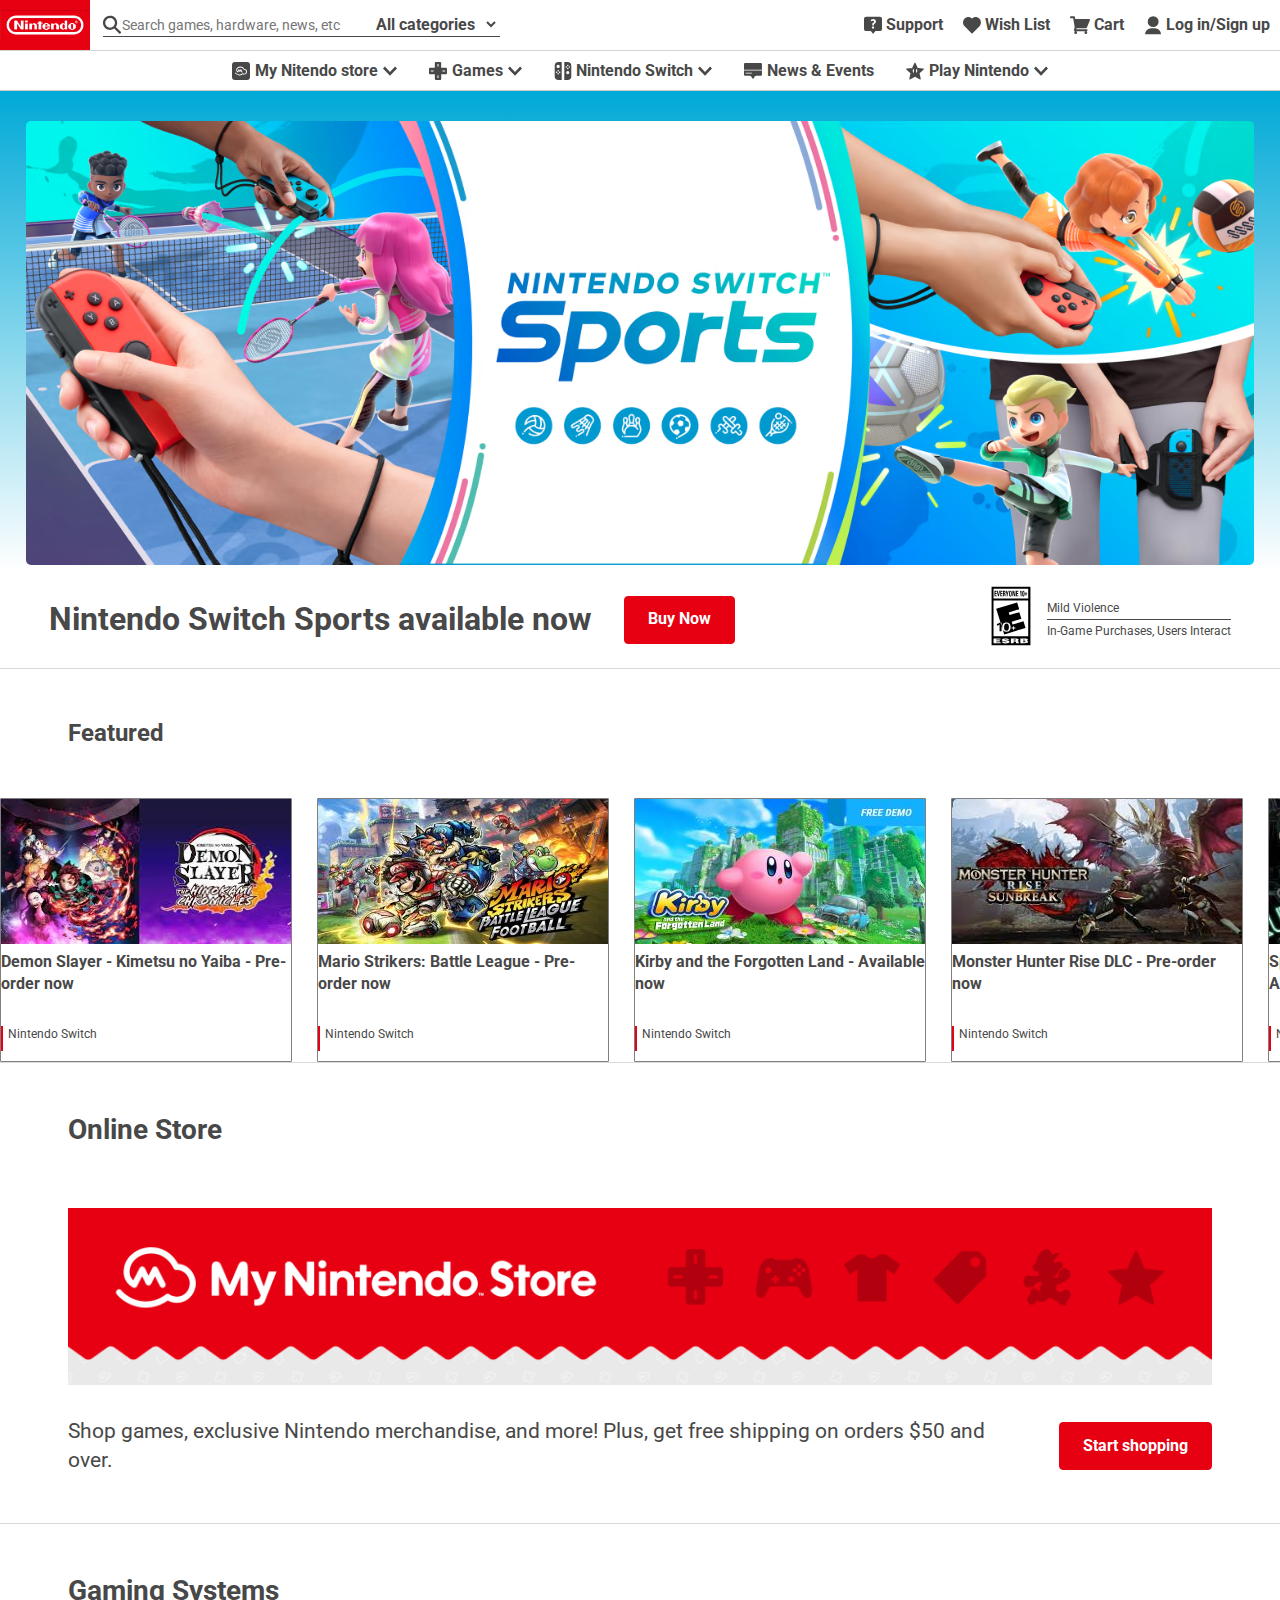
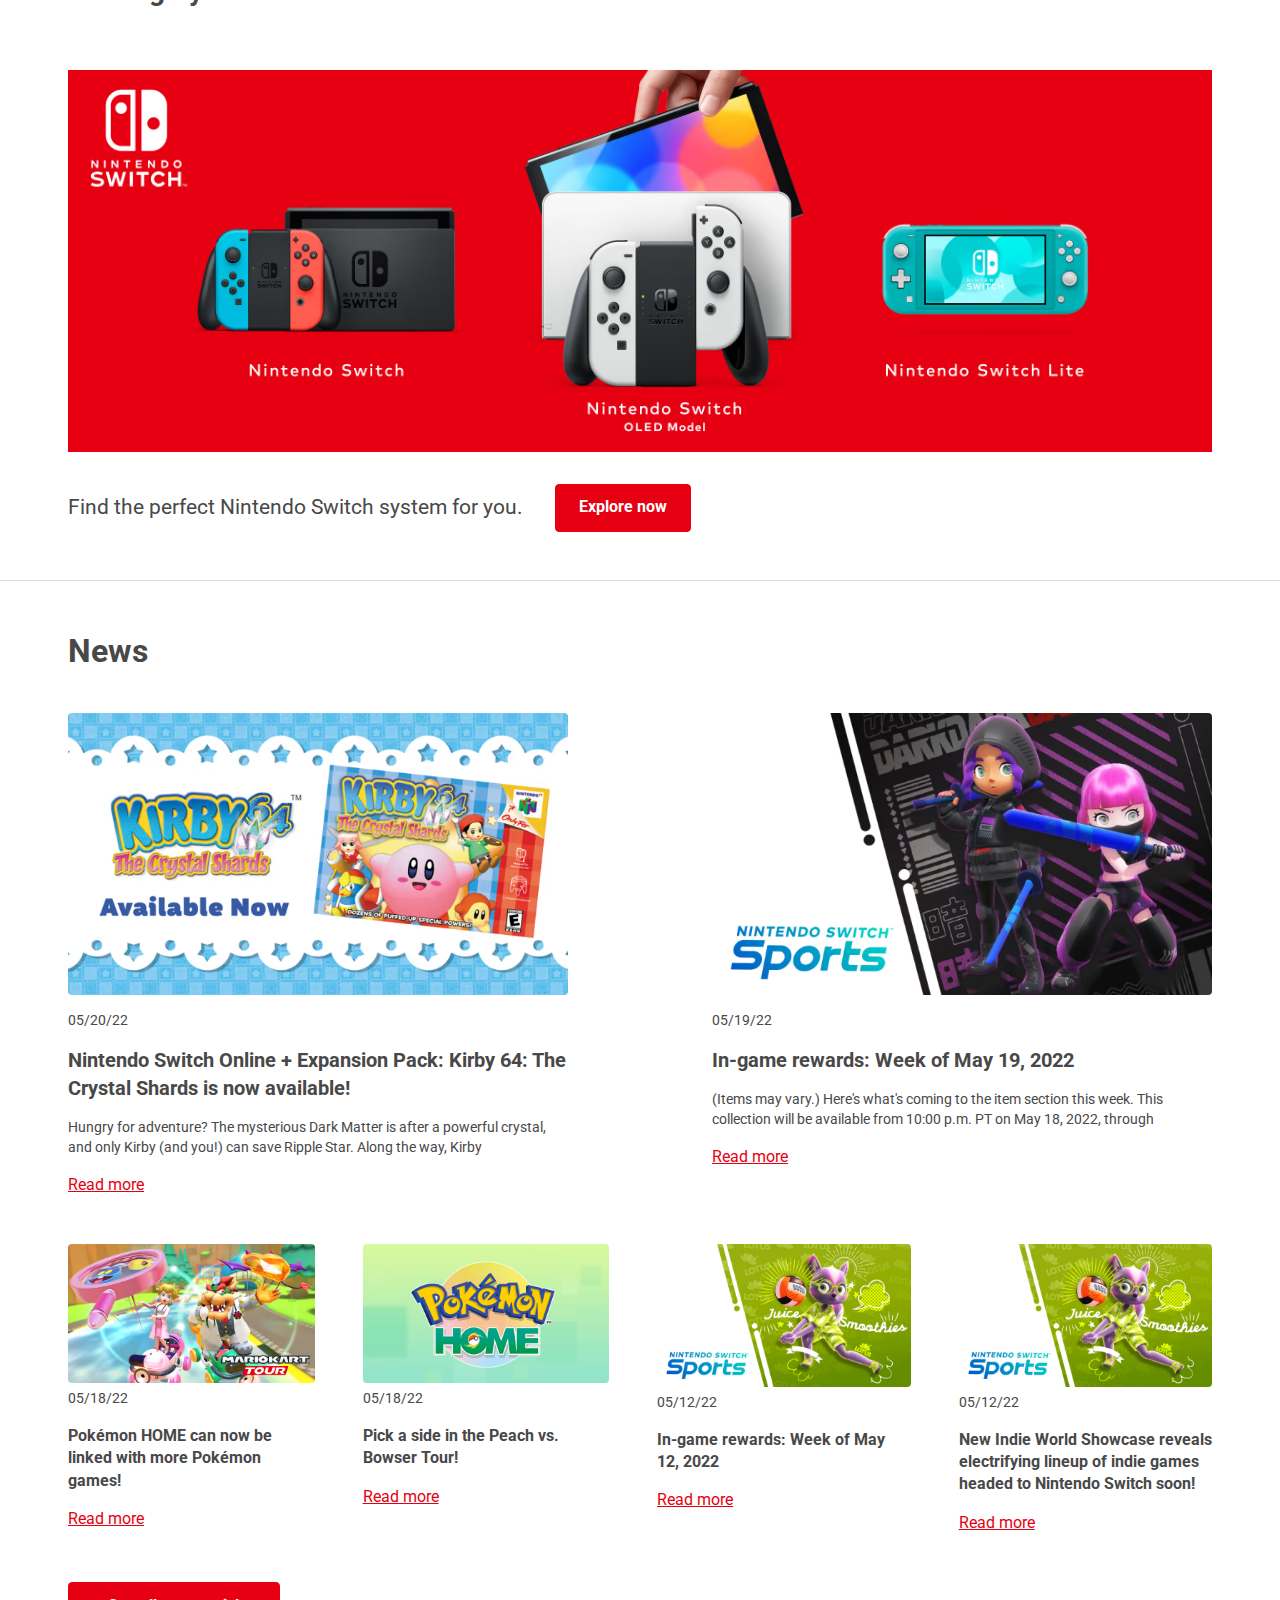
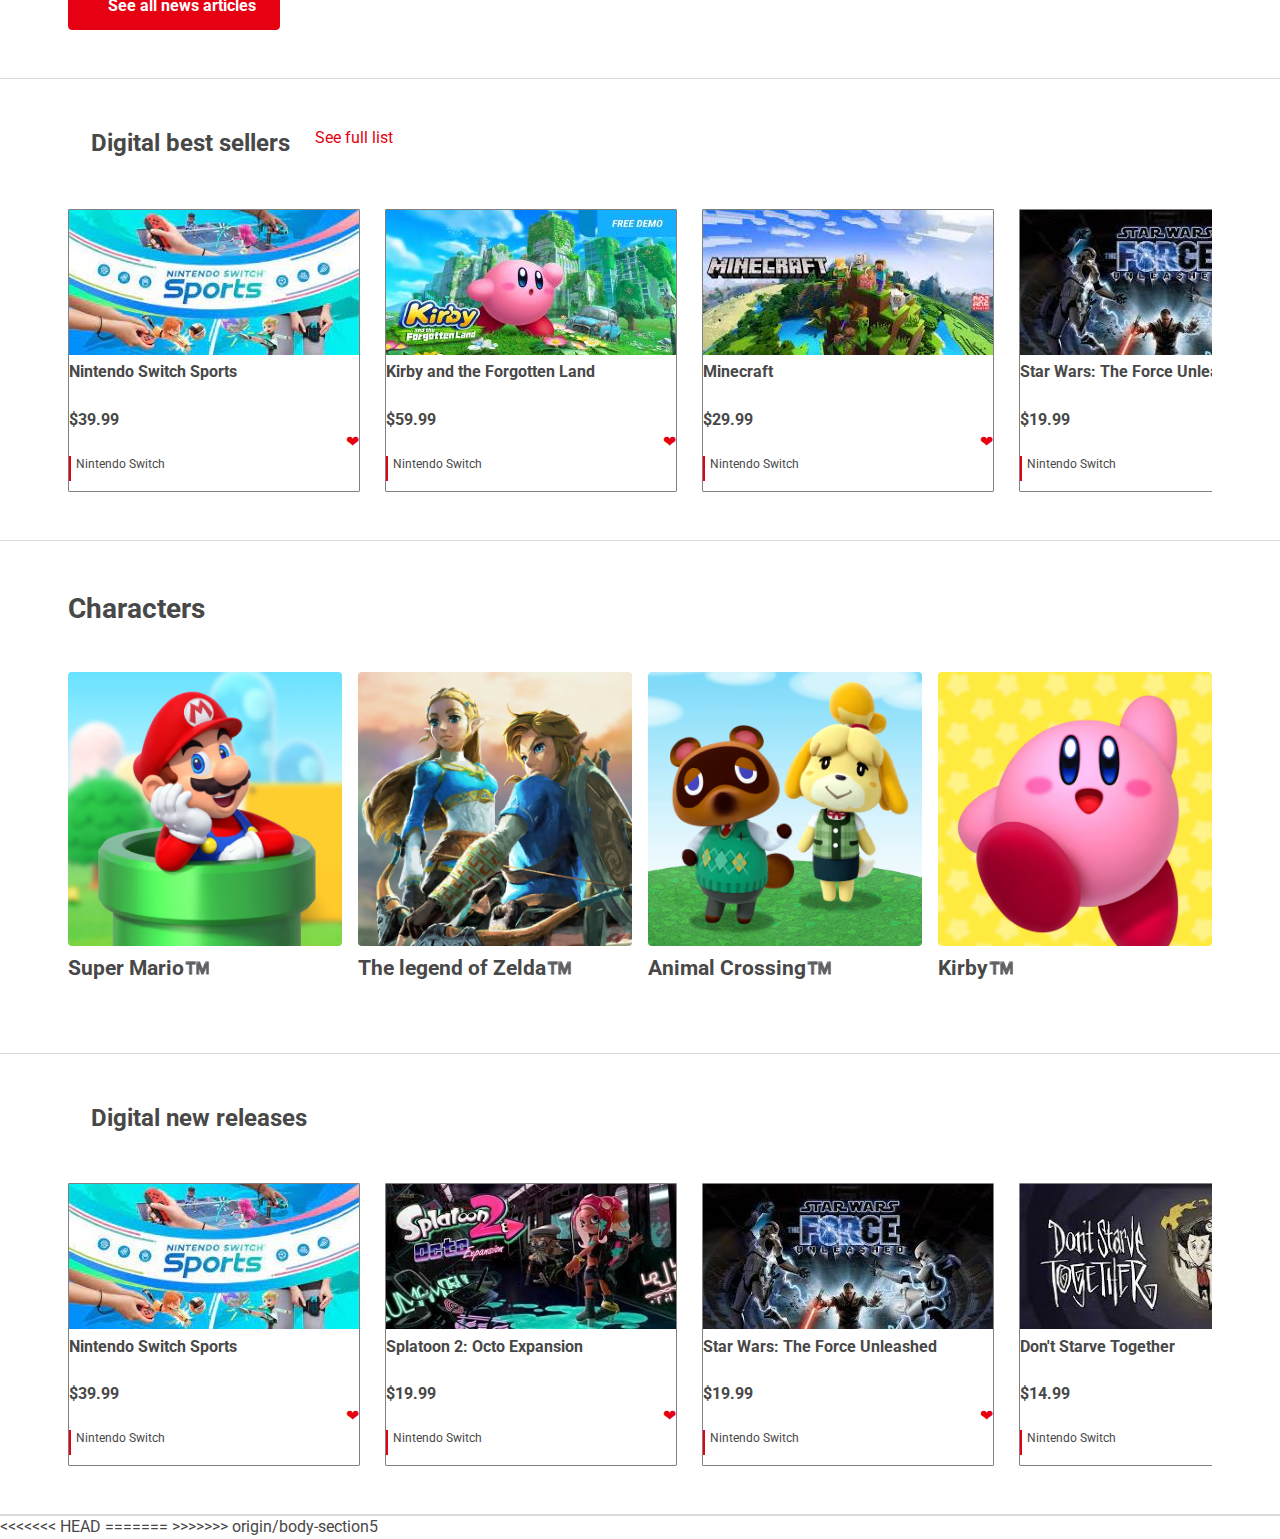
==== commit b2f94e30: "attempt to merge navbar and body-section" ====
--- a/index.html
+++ b/index.html
@@ -1,5 +1,6 @@
 <!DOCTYPE html>
 <html lang="en">
+
 <head>
     <meta charset="UTF-8">
     <meta http-equiv="X-UA-Compatible" content="IE=edge">
@@ -13,9 +14,17 @@
     <link rel="stylesheet" href="top-navbar.css">
 
     
+    <link rel="stylesheet" href="css/news1-style.css">    
+    <link rel="stylesheet" href="body-section4.css">
+    <link rel="stylesheet" href="css/bannerstyles.css">
+    <link rel="stylesheet" href="css/cstyles.css">
+
     <title>Nintendo</title>
     <link rel="icon" href="Retro-Mario-icon.png" type="image/png" sizes="x-icon">
+
 </head>
+
+
 <body>
 
 
@@ -475,9 +484,632 @@
     <script type="text/javascript" src="https://code.jquery.com/jquery-3.4.0.min.js"></script>
     <script type="text/javascript" src="file/file.js"></script>
 
+    <section>   <!-- Inizio Carosello Featured-->
+        <div class="carosello1">
+            <div class="titolo1">
+                <div class="titolo">
+                    <h2>Featured</h2>
+                    </div>
+            </div>
     
+            <div class="carosello">    
+           
+                <div class="card">
+                    <div class="img">
+                        <img src="assests-bodysection4/demon-slayer.jpg" alt="">
+                    </div>
+                    <div>
+                        <a href="#" class="gioco"><b>Demon Slayer - Kimetsu no Yaiba - Pre-order now</b></a>
+                        <p class="switch">Nintendo Switch</p>
+                    </div>
+                </div>
+                <div class="card">
+                    <div class="img">
+                        <img src="assests-bodysection4/mario-strikers-battle-league-football.jpeg" alt="">
+                    </div>
+                    <div>
+                        <a href="#" class="gioco"><b>Mario Strikers: Battle League - Pre-order now</b></a>
+                        <p class="switch">Nintendo Switch</p>
+                    </div>
+                </div>
+                <div class="card">
+                    <div class="img">
+                        <img src="assests-bodysection4/kirby.jpg" alt="">
+                    </div>
+                    <div>
+                        <a href="#" class="gioco"><b>Kirby and the Forgotten Land - Available now</b></a>
+                        <p class="switch">Nintendo Switch</p>
+                    </div>
+                </div>
+                <div class="card">
+                    <div class="img">
+                        <img src="assests-bodysection4/monster-hunter.jpg" alt="">
+                    </div>
+                    <div>
+                        <a href="#" class="gioco"><b>Monster Hunter Rise DLC - Pre-order now</b></a>
+                        <p class="switch">Nintendo Switch</p>
+                    </div>
+                </div>
+                <div class="card">
+                    <div class="img">
+                        <img src="assests-bodysection4/splatoon-2.jpg" alt="">
+                    </div>
+                    <div>
+                        <a href="#" class="gioco"><b>Splatoon 2 Octo Expansion DLC - Available now</b></a>
+                        <p class="switch">Nintendo Switch</p>
+                    </div>
+                </div>
+            </div>
+        </div>
+        </section>    <!-- Fine Carosello Featured-->
+
+        <div class="dividerstyle">
+            <hr class="dividerline">
+        </div>
+  
+  <!-- ONLINE STORE SECTION -->
+    <section id="onlinestore">
+        <div class="onstr-container">
+            <div class="onstr-grid">
+                <h1> Online Store </h1>
+                <a href="index.html" class="onstr-imgwrapper">
+                    <div class="onstr-img">
+                        <img class="onstrpic" src="onstr-gamsys-images/onstrbanner.avif" alt="online store">
+                    </div>
+                </a>
+                <div class="onstr-descr">
+                    <p>Shop games, exclusive Nintendo merchandise, and more! Plus, get free shipping on orders $50 and over.</p>
+                </div>
+                <a href="" class="onstr-btn"><span>Start shopping</span></a>
+            </div>
+        </div>
+    </section>
+
+    <div class="dividerstyle">
+        <hr class="dividerline">
+    </div>
+
+    <!-- GAMING SYSTEMS SECTION-->
+
+    <section id="gamingsystems">
+        <div class="gamsys-container">
+            <div class="gamsys-grid">
+                <h1>Gaming Systems</h1>
+                <a href="" class="gamsys-imgwrapper">
+                    <div class="gamsys-img">
+                        <img class="gamsyspic" src="onstr-gamsys-images/gamsysbanner.avif" alt="gaming system">
+                    </div>
+                </a>
+                <div class="gamsys-descr">
+                    <p>Find the perfect Nintendo Switch system for you.</p>
+                </div>
+                <a href="" class="gamsys-btn"><span>Explore now</span></a>
+            </div>
+        </div>
+    </section>
+
+    <div class="dividerstyle">
+        <hr class="dividerline">
+    </div>
+
+   <!--News Section-->
+        <div class="news-section">
+            <div class="top-news">
+                <div class="News">
+                    <h1>News</h1>
+                </div>
+                <div class="news-top1">
+                    <div class="bigger-news1">
+                        <a href="#" class="a-news">
+                            <img src="assets-news/image01.avif" alt="" class="img-news">
+                            <div class="description-news-section">
+                                <div class="data-news">05/20/22</div>
+                                <div class="title-news">Nintendo Switch Online + Expansion Pack: Kirby 64: The Crystal
+                                    Shards is now available!</div>
+                                <div class="description-news">Hungry for adventure? The mysterious Dark Matter is after a
+                                    powerful crystal, and only Kirby (and you!) can save Ripple Star. Along the way, Kirby
+                                </div>
+                                <div class="description-more">Read more</div>
+                            </div>
+                        </a>
+                    </div>
+                    <div class="bigger-news1">
+                        <a href="#" class="a-news">
+                            <img src="assets-news/image02.avif" alt="" class="img-news">
+                            <div class="description-news-section">
+                                <div class="data-news">05/19/22</div>
+                                <div class="title-news">In-game rewards: Week of May 19, 2022</div>
+                                <div class="description-news">(Items may vary.) Here's what's coming to the item section
+                                    this week. This collection will be available from 10:00 p.m. PT on May 18, 2022, through
+                                </div>
+                                <div class="description-more">Read more</div>
+                            </div>
+                        </a>
+                    </div>
+                </div>
+            </div>
+            <div class="bot-news">
+                <div class="container-first2">
+                    <div class="bigger-news1">
+                        <a href="#" class="a-news">
+                            <img src="assets-news/image03.avif" alt="" class="img-news-bot">
+                            <div class="description-news-section">
+                                <div class="data-news">05/18/22</div>
+                                <div class="title-news-bot">Pokémon HOME can now be linked with more Pokémon games!</div>
+                                <div class="description-more">Read more</div>
+                            </div>
+                        </a>
+                    </div>
+                    <div class="bigger-news1">
+                        <a href="#" class="a-news">
+                            <img src="assets-news/image04.avif" alt="" class="img-news-bot">
+                            <div class="description-news-section">
+                                <div class="data-news">05/18/22</div>
+                                <div class="title-news-bot">Pick a side in the Peach vs. Bowser Tour!</div>
+                                <div class="description-more">Read more</div>
+                            </div>
+                        </a>
+                    </div>
+                </div>
+                <div class="container-second2">
+                    <div class="bigger-news1">
+                        <a href="#" class="a-news">
+                            <img src="assets-news/image06.avif" alt="" class="img-news-bot">
+                            <div class="description-news-section">
+                                <div class="data-news">05/12/22</div>
+                                <div class="title-news-bot">In-game rewards: Week of May 12, 2022</div>
+                                <div class="description-more">Read more</div>
+                            </div>
+    
+                        </a>
+                    </div>
+                    <div class="bigger-news1">
+                        <a href="#" class="a-news">
+                            <img src="assets-news/image06.avif" alt="" class="img-news-bot">
+                            <div class="description-news-section">
+                                <div class="data-news">05/12/22</div>
+                                <div class="title-news-bot">New Indie World Showcase reveals electrifying lineup of indie games
+                                    headed to Nintendo Switch soon!</div>
+                                <div class="description-more">Read more</div>
+                            </div>
+                        </a>
+                    </div>
+                </div>
+            </div>
+            <div id="news-pad">
+                <a href="" class="gamsys-btn"><img src="assets-news/chat-square-text-fill.svg">
+                <span>See all news articles</span></a>
+            </div>
+        </div>
+        <div class="dividerstyle">
+            <hr class="dividerline">
+        </div>
+        <!--End News Section-->
+  
+
+                                            <!-- Inizio Caroselli Digital  Best Sellers e New Releases-->
+    <section class="digital-best"> 
+        <div class="carosello2"> <!-- Carosello Digital best sellers-->
+            <div class="titolo">
+             <h2>Digital best sellers</h2>
+             <a href="#" class="see">See full list</a>
+            </div>
+    
+            <div class="carosello">
+                <div class="card-2">
+                    <div>
+                        <img src="assests-bodysection4/img-carosello.jpg" alt="">
+                        <a href="#" class="gioco"><b>Nintendo Switch Sports</b></a>
+                    </div>
+                    <div>
+                        <p class="price"><b>$39.99</b></p>
+                    </div>
+                    <div class="switch-hearth">
+                        <p class="switch">Nintendo Switch</p>
+                        <p class="hearth">&#x2764;</p>
+                    </div>
+                </div>
+                <div class="card-2">
+                    <div>
+                        <img src="assests-bodysection4/kirby.jpg" alt="">
+                        <a href="#" class="gioco"><b>Kirby and the Forgotten Land</b></a>
+                    </div>
+                    <div>
+                        <p class="price"><b>$59.99</b></p>
+                    </div>
+                    <div class="switch-hearth">
+                        <p class="switch">Nintendo Switch</p>
+                        <p class="hearth">&#x2764;</p>
+                    </div>
+                </div>
+                <div class="card-2">
+                    <div>
+                        <img src="assests-bodysection4/minecraft.jpg" alt="">
+                        <a href="#" class="gioco"><b>Minecraft</b></a>
+                    </div>
+                    <div>
+                        <p class="price"><b>$29.99</b></p>
+                    </div>
+                    <div class="switch-hearth">
+                        <p class="switch">Nintendo Switch</p>
+                        <p class="hearth">&#x2764;</p>
+                    </div>
+                </div>
+                <div class="card-2">
+                    <div>
+                        <img src="assests-bodysection4/starwars-force.jpg" alt="">
+                        <a href="#" class="gioco"><b>Star Wars: The Force Unleashed</b></a>
+                    </div>
+                    <div>
+                        <p class="price"><b>$19.99</b></p>
+                    </div>
+                    <div class="switch-hearth">
+                        <p class="switch">Nintendo Switch</p>
+                        <p class="hearth">&#x2764;</p>
+                    </div>
+                </div>
+                <div class="card-2">
+                    <div>
+                        <img src="assests-bodysection4/stardew-valley.jpg" alt="">
+                        <a href="#" class="gioco"><b>Stardew Valley</b></a>
+                    </div>
+                    <div>
+                        <p class="price"><b>$14.99</b></p>
+                    </div>
+                    <div class="switch-hearth">
+                        <p class="switch">Nintendo Switch</p>
+                        <p class="hearth">&#x2764;</p>
+                    </div>
+                </div>
+                <div class="card-2">
+                    <div>
+                        <img src="assests-bodysection4/cuphead.png" alt="">
+                        <a href="#" class="gioco"><b>Cuphead</b></a>
+                    </div>
+                    <div>
+                        <p class="price"><b>$19.99</b></p>
+                    </div>
+                    <div class="switch-hearth">
+                        <p class="switch">Nintendo Switch</p>
+                        <p class="hearth">&#x2764;</p>
+                    </div>
+                </div>
+                <div class="card-2">
+                    <div>
+                        <img src="assests-bodysection4/animal-crossing.jpg" alt="">
+                        <a href="#" class="gioco"><b>Animal Crossing: New Horizons</b></a>
+                    </div>
+                    <div>
+                        <p class="price"><b>$59.99</b></p>
+                    </div>
+                    <div class="switch-hearth">
+                        <p class="switch">Nintendo Switch</p>
+                        <p class="hearth">&#x2764;</p>
+                    </div>
+                </div>
+                <div class="card-2">
+                    <div>
+                        <img src="assests-bodysection4/dontstarvetogether.jpg" alt="">
+                        <a href="#" class="gioco"><b>Don't Starve Together</b></a>
+                    </div>
+                    <div>
+                        <p class="price"><b>$14.99</b></p>
+                    </div>
+                    <div class="switch-hearth">
+                        <p class="switch">Nintendo Switch</p>
+                        <p class="hearth">&#x2764;</p>
+                    </div>
+                </div>
+                <div class="card-2">
+                    <div>
+                        <img src="assests-bodysection4/cooking-simulator.jpg" alt="">
+                        <a href="#" class="gioco"><b>Cooking Simulator</b></a>
+                    </div>
+                    <div>
+                        <p class="price"><b>$19.99</b></p>
+                    </div>
+                    <div class="switch-hearth">
+                        <p class="switch">Nintendo Switch</p>
+                        <p class="hearth">&#x2764;</p>
+                    </div>
+                </div>
+                <div class="card-2">
+                    <div>
+                        <img src="assests-bodysection4/pathway.jpg" alt="">
+                        <a href="#" class="gioco"><b>Pathway</b></a>
+                    </div>
+                    <div>
+                        <p class="price"><b>$15.99</b></p>
+                    </div>
+                    <div class="switch-hearth">
+                        <p class="switch">Nintendo Switch</p>
+                        <p class="hearth">&#x2764;</p>
+                    </div>
+                </div>
+                <div class="card-2">
+                    <div>
+                        <img src="assests-bodysection4/monopoly.jpg" alt="">
+                        <a href="#" class="gioco"><b>MONOPOLY for Nintendo Switch</b></a>
+                    </div>
+                    <div>
+                        <p class="price"><b>$9.99</b></p>
+                    </div>
+                    <div class="switch-hearth">
+                        <p class="switch">Nintendo Switch</p>
+                        <p class="hearth">&#x2764;</p>
+                    </div>
+                </div>
+                <div class="card-2">
+                    <div>
+                        <img src="assests-bodysection4/nba2k22.jpg" alt="">
+                        <a href="#" class="gioco"><b>NBA 2K22</b></a>
+                    </div>
+                    <div>
+                        <p class="price"><b>$9.59</b></p>
+                    </div>
+                    <div class="switch-hearth">
+                        <p class="switch">Nintendo Switch</p>
+                        <p class="hearth">&#x2764;</p>
+                    </div>
+                </div>
+            </div>
+        </div>
+        </section>
+  
+  
+    <div class="dividerstyle">
+        <hr class="dividerline">
+    </div>
+  
+  
+    <!-- CHARACTERS SECTION -->
+
+    <section id="character-section">
+        <div class="char-maincontainer">
+            <div class="char-gridcontainer">
+                <h1 class="charcont-title"> Characters </h1>
+
+                <div class="char-wrapper">
+                    <a href="index.html" class="ch-mario">
+                        <div class="bg-img">
+                            <img src="chimages/mariobg.avif" alt="marioworld">
+                        </div>
+                        <div class="char-img">
+                            <img src="chimages/mario.avif" alt="marione">
+                        </div>
+                    </a>
+                    <h2 class="char-btmtitle"> Super Mario™️ </h2>
+                </div>
+
+                <div class="char-wrapper">
+                    <a href="index.html" class="ch-zelda">
+                        <div class="bg-img">
+                            <img src="chimages/zeldabg.avif" alt="zaldaworld">
+                        </div>
+                        <div class="char-img">
+                            <img src="chimages/zelda.avif" alt="linkone">
+                        </div>
+                    </a>
+                    <h2 class="char-btmtitle"> The legend of Zelda™️</h2>
+                </div>
+
+                <div class="char-wrapper">
+                    <a href="index.html" class="ch-ac">
+                        <div class="bg-img">
+                            <img src="chimages/acnhbg.avif" alt="acworld">
+                        </div>
+                        <div class="char-img">
+                            <img src="chimages/acnh.avif" alt="nookkone">
+                        </div>
+                    </a>
+                    <h2 class="char-btmtitle"> Animal Crossing™️</h2>
+                </div>
+
+                <div class="char-wrapper">
+                    <a href="index.html" class="ch-kirby">
+                        <div class="bg-img">
+                            <img src="chimages/kirbg.avif" alt="kirbworld">
+                        </div>
+                        <div class="char-img">
+                            <img src="chimages/kirby.avif" alt="kirbone">
+                        </div>
+                    </a>
+                    <h2 class="char-btmtitle"> Kirby™️</h2>
+                </div>
+
+
+            </div>
+        </div>
+    </section>
+
+    <div class="dividerstyle">
+        <hr class="dividerline">
+    </div>
+    
+        <section class="digital-new">
+        
+        <div class="carosello2"> <!-- Carosello Digital new releases-->
+            <div class="titolo">
+            <h2>Digital new releases</h2>
+            </div>
+    
+            <div class="carosello">
+                <div class="card-2">
+                    <div>
+                        <img src="assests-bodysection4/img-carosello.jpg" alt="">
+                        <a href="#" class="gioco"><b>Nintendo Switch Sports</b></a>
+                    </div>
+                    <div>
+                        <p class="price"><b>$39.99</b></p>
+                    </div>
+                    <div class="switch-hearth">
+                        <p class="switch">Nintendo Switch</p>
+                        <p class="hearth">&#x2764;</p>
+                    </div>
+                </div>
+                <div class="card-2">
+                    <div>
+                        <img src="assests-bodysection4/splatoon-2.jpg" alt="">
+                        <a href="#" class="gioco"><b>Splatoon 2: Octo Expansion</b></a>
+                    </div>
+                    <div>
+                        <p class="price"><b>$19.99</b></p>
+                    </div>
+                    <div class="switch-hearth">
+                        <p class="switch">Nintendo Switch</p>
+                        <p class="hearth">&#x2764;</p>
+                    </div>
+                </div>
+                <div class="card-2">
+                    <div>
+                        <img src="assests-bodysection4/starwars-force.jpg" alt="">
+                        <a href="#" class="gioco"><b>Star Wars: The Force Unleashed</b></a>
+                    </div>
+                    <div>
+                        <p class="price"><b>$19.99</b></p>
+                    </div>
+                    <div class="switch-hearth">
+                        <p class="switch">Nintendo Switch</p>
+                        <p class="hearth">&#x2764;</p>
+                    </div>
+                </div>
+                <div class="card-2">
+                    <div>
+                        <img src="assests-bodysection4/dontstarvetogether.jpg" alt="">
+                        <a href="#" class="gioco"><b>Don't Starve Together</b></a>
+                    </div>
+                    <div>
+                        <p class="price"><b>$14.99</b></p>
+                    </div>
+                    <div class="switch-hearth">
+                        <p class="switch">Nintendo Switch</p>
+                        <p class="hearth">&#x2764;</p>
+                    </div>
+                </div>
+                <div class="card-2">
+                    <div>
+                        <img src="assests-bodysection4/kirby.jpg" alt="">
+                        <a href="#" class="gioco"><b>Kirby and the Forgotten Land</b></a>
+                    </div>
+                    <div>
+                        <p class="price"><b>$59.99</b></p>
+                    </div>
+                    <div class="switch-hearth">
+                        <p class="switch">Nintendo Switch</p>
+                        <p class="hearth">&#x2764;</p>
+                    </div>
+                </div>
+                <div class="card-2">
+                    <div>
+                        <img src="assests-bodysection4/nobody-saves-the-world.jpg" alt="">
+                        <a href="#" class="gioco"><b>Nobody Saves the World</b></a>
+                    </div>
+                    <div>
+                        <p class="price"><b>$24.99</b></p>
+                    </div>
+                    <div class="switch-hearth">
+                        <p class="switch">Nintendo Switch</p>
+                        <p class="hearth">&#x2764;</p>
+                    </div>
+                </div>
+                <div class="card-2">
+                    <div>
+                        <img src="assests-bodysection4/lego-starwars.jpg" alt="">
+                        <a href="#" class="gioco"><b>Lego Star Wars: The Skywalker Saga</b></a>
+                    </div>
+                    <div>
+                        <p class="price"><b>$59.99</b></p>
+                    </div>
+                    <div class="switch-hearth">
+                        <p class="switch">Nintendo Switch</p>
+                        <p class="hearth">&#x2764;</p>
+                    </div>
+                </div>
+                <div class="card-2">
+                    <div>
+                        <img src="assests-bodysection4/mlbtheshow.jpg" alt="">
+                        <a href="#" class="gioco"><b>MLB The Show 22</b></a>
+                    </div>
+                    <div>
+                        <p class="price"><b>$59.99</b></p>
+                    </div>
+                    <div class="switch-hearth">
+                        <p class="switch">Nintendo Switch</p>
+                        <p class="hearth">&#x2764;</p>
+                    </div>
+                </div>
+                <div class="card-2">
+                    <div>
+                        <img src="assests-bodysection4/persona4.jpg" alt="">
+                        <a href="#" class="gioco"><b>Persona 4 Arena Ultimax</b></a>
+                    </div>
+                    <div>
+                        <p class="price"><b>$29.99</b></p>
+                    </div>
+                    <div class="switch-hearth">
+                        <p class="switch">Nintendo Switch</p>
+                        <p class="hearth">&#x2764;</p>
+                    </div>
+                </div>
+                <div class="card-2">
+                    <div>
+                        <img src="assests-bodysection4/aztech.jpg" alt="">
+                        <a href="#" class="gioco"><b>Aztech Forgotten Gods</b></a>
+                    </div>
+                    <div>
+                        <p class="price"><b>$29.99</b></p>
+                    </div>
+                    <div class="switch-hearth">
+                        <p class="switch">Nintendo Switch</p>
+                        <p class="hearth">&#x2764;</p>
+                    </div>
+                </div>
+                <div class="card-2">
+                    <div>
+                        <img src="assests-bodysection4/olliolliworld.jpg" alt="">
+                        <a href="#" class="gioco"><b>OlliOlli World</b></a>
+                    </div>
+                    <div>
+                        <p class="price"><b>$29.99</b></p>
+                    </div>
+                    <div class="switch-hearth">
+                        <p class="switch">Nintendo Switch</p>
+                        <p class="hearth">&#x2764;</p>
+                    </div>
+                </div>
+                <div class="card-2">
+                    <div>
+                        <img src="assests-bodysection4/pokemon-arceus.jpg" alt="">
+                        <a href="#" class="gioco"><b>Pokemon Legends: Arceus</b></a>
+                    </div>
+                    <div>
+                        <p class="price"><b>$59.99</b></p>
+                    </div>
+                    <div class="switch-hearth">
+                        <p class="switch">Nintendo Switch</p>
+                        <p class="hearth">&#x2764;</p>
+                    </div>
+                </div>
+            </div>
+        </div>
+        </section>   <!-- Fine Caroselli Digital  Best Sellers e New Releases-->
+
+    
+        <div class="dividerstyle">
+            <hr class="dividerline">
+        </div>
+
+    <div class="dividerstyle">
+        <hr class="dividerline">
+    </div>
+
 </body>
+<<<<<<< HEAD
 </html>        
                              
                                    
-                        +                        
+=======
+
+</html>
+>>>>>>> origin/body-section5
--- a/css/style.css
+++ b/css/style.css
@@ -10,6 +10,9 @@
     --cardcontent: 0.75rem;
     --margin: 3rem 0;
 }
+<<<<<<< HEAD
+ 
+=======
 
 body {
     margin: 0;
@@ -49,3 +52,4 @@
     height: 0px;
     color: inherit;
 }
+>>>>>>> origin/body-section5
--- a/top-navbar.css
+++ b/top-navbar.css
@@ -84,6 +84,7 @@
     flex-direction: row;
     justify-content: end;
     list-style-type: none;
+    align-items: center;
 }
 #right-nav li {
     padding: 0 10px;
@@ -320,4 +321,6 @@
         width: 90% !important;
         height: 3rem !important;
     }*/
-}+}
+    
+
--- a/css/news1-style.css
+++ b/css/news1-style.css
@@ -0,0 +1,179 @@
+:root {
+    --textclr: rgb(72, 72, 72);
+    --nintendored: rgb(230, 0, 18);
+    --nintendohover: rgb(172, 0, 13);
+    --nintendofont: 'Roboto', sans-serif;
+    --boldtext: 700;
+    --thintext: 100;
+    --fontsize: 16px;
+    --cardtitle: 1rem;
+    --cardcontent: 0.75rem;
+    --margin: 3rem 0;
+}
+
+.title-news {
+    font-size: var(--fontsize);
+    font-weight: var(--boldtext);
+
+}
+.data-news {
+    font-size: 0.875rem;
+}
+.description-news {
+    font-size: 0.875rem;
+}
+.news-section {
+    display: flex;
+    flex-direction: column;
+    gap: 3rem;
+    margin-inline: auto;
+    width: 96%;
+    max-width: 71.5rem;
+    margin-bottom: 3rem;
+    margin-top: 3rem;
+}
+
+.a-news {
+    text-decoration: none;
+    color: var(--textclr);
+}
+
+.bigger-news1 {
+    display: flex;
+    flex-direction: column;
+    width: 100%;
+}
+
+.data-news {
+    font-family: var(--nintendofont);
+    font-size: 300;
+    font-size: 0.875rem;
+}
+
+.title-news {
+    font-weight: var(--boldtext);
+    font-size: 1.25rem;
+}
+.title-news-bot {
+    font-weight: var(--boldtext);
+    font-size: 1rem;
+}
+
+.title-news:hover {
+    color: var(--nintendored);
+    transition: 0.5s;
+}
+
+.description-news {
+    font-size: 0.875rem;
+}
+
+.description-more {
+    text-decoration: underline;
+    color: var(--nintendored)
+}
+
+.description-more:hover {
+    color: var(--nintendohover);
+    transition: 0.5s;
+}
+
+.img-news {
+    width: 100%;
+    margin-bottom: 1rem;
+    margin-top: 2.5rem;
+    border-radius: 0.25rem;
+    display: block;
+}
+
+.img-news:hover {
+    filter: brightness(50%);
+    transition: 0.5s;
+}
+
+.description-news-section {
+    display: flex;
+    flex-direction: column;
+    gap: 1rem;
+}
+
+
+.top-news {
+    display: flex;
+    align-self: center;
+    flex-direction: column;
+    width: 100%;
+}
+
+.news-top1 {
+    display: flex;
+    justify-content: center;
+    gap: 9rem;
+    width: 100%;
+}
+
+
+.bot-news {
+    display: flex;
+    justify-content: center;
+    gap: 3rem;
+    width: 100%;
+    align-self: center;
+}
+
+.img-news-bot {
+    width: 100%;
+    border-radius: 0.25rem;
+}
+
+.img-news-bot:hover {
+    filter: brightness(50%);
+}
+
+.news-button {
+    margin-bottom: 1.5rem;
+}
+
+.container-first2, .container-second2 {
+    display: flex;
+    gap: 3rem;
+}
+
+h1 {
+    font-family: var(--nintendofont);
+    color: var(--textclr);
+}
+
+@media screen and (max-width:768px) {
+    .news-top1 {
+        flex-direction: column;
+        gap: 2rem;
+    }
+    .news-section {
+        margin-inline: none;
+        width: 96%;
+    }
+    .bot-news {
+        flex-direction: column;
+    }         
+    .container-first2 {
+        display: flex;
+        
+    }
+    .container-second2 {
+        display: flex;
+
+    }
+    .bigger-news1 {
+        width: auto;
+    }
+    .img-news-bot {
+        width: 100%;
+    }
+    .img-news {
+        width: 100%;
+    }
+    .title-news-bot {
+        font-size: 0.875rem;
+    }
+}--- a/body-section4.css
+++ b/body-section4.css
@@ -0,0 +1,117 @@
+*{
+    margin: 0;
+    padding: 0;
+   /* box-sizing: border-box;*/
+    font-family: var(--nintendofont);
+}
+
+h2{
+    color: var(--textclr);
+    font-family: var(--boldtext);
+    size: var(--cardtitle);
+}
+
+.titolo {
+    display: flex;
+    gap: 25px;
+    width: 96%;
+    margin-left: auto;
+    margin-right: auto;
+    max-width: 71.5rem;
+}
+
+.titolo1{
+    margin-top: 3rem;
+    margin-bottom: 3rem;
+    position: relative;
+    width: 100%;
+}
+
+.price, .gioco {
+    color: var(--textclr);
+    text-decoration: none;
+    font-family: var(--thintext);
+    size: var(--cardcontent);
+}
+
+.switch {
+    color: var(--textclr);
+    size: var(--cardcontent);
+    margin-bottom: 10px;
+}
+
+.see {
+    color: var(--nintendored);
+}
+
+:hover.titolo {
+    color: var(--nintendohover);
+}
+
+:hover.see{
+    color: var(--nintendohover);
+}
+
+.hearth {
+    color: var(--nintendored);
+}
+
+:hover.hearth{
+    color: var(--nintendohover);
+}
+
+.carosello1 .carosello2 {
+    display: flex;
+    flex-direction: row;
+}
+
+.carosello {
+    overflow:scroll;
+    overflow-y: hidden;
+    display: flex;
+    gap: 25px;
+}
+
+.titolo + .carosello {
+    margin: var(--margin);
+}
+
+.price {
+    margin-top: 25px;
+}
+
+.card, .card-2 {
+    border: solid .1px grey;
+    border-radius: .5%;
+}
+
+.switch-hearth {
+    display: flex;
+    justify-content: space-between;
+}
+
+.gioco + .switch {
+    margin-top: 30px;
+}
+
+
+.digital-best {
+    margin-top: 3rem;
+    margin-bottom: 1.5rem;
+    position: relative;
+    width: 100%;
+}
+
+.digital-new {
+    margin-top: 3rem;
+    margin-bottom: 3rem;
+    position: relative;
+    width: 100%;
+}
+
+.carosello2 {
+    width: 96%;
+    margin-left: auto;
+    margin-right: auto;
+    max-width: 71.5rem;
+}
--- a/css/bannerstyles.css
+++ b/css/bannerstyles.css
@@ -0,0 +1,213 @@
+:root {
+    --textclr: rgb(72, 72, 72);
+    --nintendored: rgb(230, 0, 18);
+    --nintendohover: rgb(172, 0, 13);
+    --nintendofont: 'Roboto', sans-serif;
+    --boldtext: 700;
+    --thintext: 100;
+    --fontsize: 16px;
+    --cardtitle: 1rem;
+    --cardcontent: 0.75rem;
+    --margin: 3rem 0;
+}
+
+body {
+    margin: 0;
+    padding: 0;
+    box-sizing: border-box;
+    font-family: var(--nintendofont);
+    font-size: var(--fontsize);
+    line-height: 1.4;
+    color: var(--textclr);
+}
+
+.dividerstyle {
+    display: flex;
+    flex-wrap: nowrap;
+    max-width: none;
+    width: 100%;
+    margin-left: auto;
+    margin-right: auto;
+    z-index: 2;
+    position: relative;
+}
+
+.dividerline {
+    width: 100%;
+    margin: 0px;
+    position: relative;
+    z-index: 5;
+    border-width: 0.0625rem 0px 0px;
+    border-bottom-style: initial;
+    border-bottom-color: initial;
+    border-left-style: initial;
+    border-left-color: initial;
+    border-right-style: initial;
+    border-right-color: initial;
+    border-top-style: solid;
+    border-top-color: rgb(218, 218, 218);
+    height: 0px;
+    color: inherit;
+}
+
+#onlinestore,
+#gamingsystems {
+    margin-top: 3rem;
+    margin-bottom: 3rem;
+    position: relative;
+    width: 100%;
+}
+
+.onstr-container,
+.gamsys-container {
+    width: 96%;
+    margin-left: auto;
+    margin-right: auto;
+    max-width: 71.5rem;
+}
+
+.onstr-grid,
+.gamsys-grid {
+    display: grid;
+    grid-template-columns: repeat(1, 1fr);
+    gap: 1rem;
+    justify-items: start;
+    -webkit-box-align: center;
+    align-items: center;
+}
+
+#onlinestore h1,
+#gamingsystems h1 {
+    font-size: 1.75rem;
+    font-weight: var(--boldtext);
+    letter-spacing: 0px;
+    line-height: 1.35;
+    margin: 0px 0px 1em;
+    padding: 0px;
+}
+
+.onstr-imgwrapper,
+.gamsys-imgwrapper {
+    color: inherit;
+    text-decoration: none;
+    width: 100%;
+}
+
+.onstrpic,
+.gamsyspic {
+    display: block;
+    min-height: 1px;
+    width: 100%;
+}
+
+#onlinestore p,
+#gamingsystems p {
+    font-weight: 400;
+    min-height: 1rem;
+    font-size: 1.3125rem;
+}
+
+.onstr-btn,
+.gamsys-btn {
+    height: 3rem;
+    padding: 0px 1.5rem;
+    width: auto;
+    display: inline-flex;
+    -webkit-box-align: center;
+    align-items: center;
+    -webkit-box-pack: center;
+    justify-content: center;
+    position: relative;
+    text-align: center;
+    background-color: transparent;
+    cursor: pointer;
+    transition: all 300ms ease-in-out 0s;
+    font-weight: 700;
+    font-size: 1rem;
+    white-space: nowrap;
+    border: unset;
+    color: rgb(255, 255, 255);
+    text-decoration: none;
+}
+
+.onstr-btn:hover::before,
+.gamsys-btn:hover::before {
+    border-width: 1px;
+    border-style: solid;
+    border-color: rgb(172, 0, 13);
+    background-color: rgb(172, 0, 13);
+    transition: all 300ms ease-in-out 0s;
+    padding: 5px;
+    top: -5px;
+    left: -5px;
+    animation-timing-function: ease-in-out;
+    animation-duration: 1s;
+}
+
+.onstr-btn::before,
+.gamsys-btn::before {
+    box-sizing: content-box;
+    display: block;
+    content: "";
+    border-width: 1px;
+    border-style: solid;
+    border-color: rgb(230, 0, 18);
+    background-color: rgb(230, 0, 18);
+    height: calc(100% - 2px);
+    width: calc(100% - 2px);
+    top: 0px;
+    left: 0px;
+    padding: 0px;
+    border-radius: 0.25rem;
+    position: absolute;
+    transition: all 300ms ease-out 25ms;
+    animation-timing-function: ease-out;
+    animation-duration: 300ms;
+}
+
+.onstr-btn span,
+.gamsys-btn span {
+    order: initial;
+    z-index: 1;
+}
+
+@media only screen and (min-width:768px) {
+    .onstr-grid,
+    .gamsys-grid {
+        grid-template-columns: auto 1fr;
+        gap: 2rem;
+    }
+    #onlinestore h1,
+    #gamingsystems h1 {
+        grid-column: 1 / span 2;
+    }
+    .onstr-imgwrapper,
+    .gamsys-imgwrapper {
+        grid-column: 1 / span 2;
+    }
+}
+
+@media only screen and (max-width: 1000px) {
+    /*#onlinestore,
+    #gamingsystems {
+        margin-top: 2rem;
+        margin-bottom: 2rem;
+    }
+    .onstr-container,
+    .gamsys-container {
+        margin-left: 1rem;
+        margin-right: 1rem;
+    }*/
+    .onstr-btn,
+    .gamsys-btn {
+        width: 91.7%;
+        justify-self: center;
+    }
+}
+
+@media only screen and (max-width: 530px) {
+    .onstr-btn,
+    .gamsys-btn {
+        width: 89%;
+    }
+}--- a/css/cstyles.css
+++ b/css/cstyles.css
@@ -0,0 +1,161 @@
+:root {
+    --textclr: rgb(72, 72, 72);
+    --nintendored: rgb(230, 0, 18);
+    --nintendohover: rgb(172, 0, 13);
+    --nintendofont: 'Roboto', sans-serif;
+    --boldtext: 700;
+    --thintext: 100;
+    --fontsize: 16px;
+    --cardtitle: 1rem;
+    --cardcontent: 0.75rem;
+    --margin: 3rem 0;
+}
+
+body {
+    margin: 0;
+    padding: 0;
+    box-sizing: border-box;
+    font-family: var(--nintendofont);
+    font-size: var(--fontsize);
+    line-height: 1.4;
+    color: var(--textclr);
+}
+
+.dividerstyle {
+    display: flex;
+    flex-wrap: nowrap;
+    max-width: none;
+    width: 100%;
+    margin-left: auto;
+    margin-right: auto;
+    z-index: 2;
+    position: relative;
+}
+
+.dividerline {
+    width: 100%;
+    margin: 0px;
+    position: relative;
+    z-index: 5;
+    border-width: 0.0625rem 0px 0px;
+    border-bottom-style: initial;
+    border-bottom-color: initial;
+    border-left-style: initial;
+    border-left-color: initial;
+    border-right-style: initial;
+    border-right-color: initial;
+    border-top-style: solid;
+    border-top-color: rgb(218, 218, 218);
+    height: 0px;
+    color: inherit;
+}
+
+#character-section {
+    margin-top: 3rem;
+    margin-bottom: 3rem;
+    position: relative;
+    width: 100%;
+}
+
+.char-maincontainer {
+    width: 96%;
+    margin-left: auto;
+    margin-right: auto;
+    max-width: 71.5rem;
+}
+
+.char-gridcontainer {
+    display: grid;
+    grid-template-columns: repeat(4, 1fr);
+    gap: 1rem;
+}
+
+.charcont-title {
+    grid-column: 1 / span 4;
+    font-size: 1.75rem;
+    font-weight: var(--boldtext);
+    letter-spacing: 0px;
+    margin: 0px 0px 1em;
+    padding: 0px;
+}
+
+.char-wrapper {
+    display: flex;
+    flex-direction: column;
+}
+
+.char-img:hover {
+    transform: scale(1.15);
+    transition: 200ms ease-in-out 0s;
+}
+
+.char-wrapper:hover .bg-img {
+    transform: scale(0.999);
+}
+
+.ch-mario,
+.ch-zelda,
+.ch-ac,
+.ch-kirby {
+    display: block;
+    position: relative;
+    z-index: 1;
+    width: 100%;
+    height: auto;
+    text-align: center;
+    overflow: hidden;
+    border-radius: 0.25rem;
+    margin-bottom: 0.5rem;
+}
+
+.bg-img {
+    position: absolute;
+    z-index: -1;
+    top: 0px;
+    left: 0px;
+    width: 100%;
+    height: 100%;
+    transform: scale(1.15);
+    transition: transform 200ms ease-in-out 0s;
+}
+
+.char-img {
+    z-index: -1;
+    top: 0px;
+    left: 0px;
+    width: 100%;
+    height: 100%;
+    transition: transform 200ms ease-in-out 0s;
+    position: relative;
+}
+
+#character-section img {
+    display: block;
+    min-height: 1px;
+    width: 100%;
+}
+
+.char-btmtitle {
+    font-weight: var(--boldtext);
+    letter-spacing: 0px;
+    margin: 0px 0px 1em;
+    padding: 0px;
+    font-size: 1.3125rem;
+}
+
+@media only screen and (max-width: 768px) {
+    #character-section {
+        margin-top: 2rem;
+        margin-bottom: 2rem;
+    }
+    .char-maincontainer {
+        margin-left: 1rem;
+        margin-right: 1rem;
+    }
+    .char-gridcontainer {
+        grid-template-columns: repeat(2, 1fr);
+    }
+    .charcont-title {
+        grid-column: 1 / span 2;
+    }
+}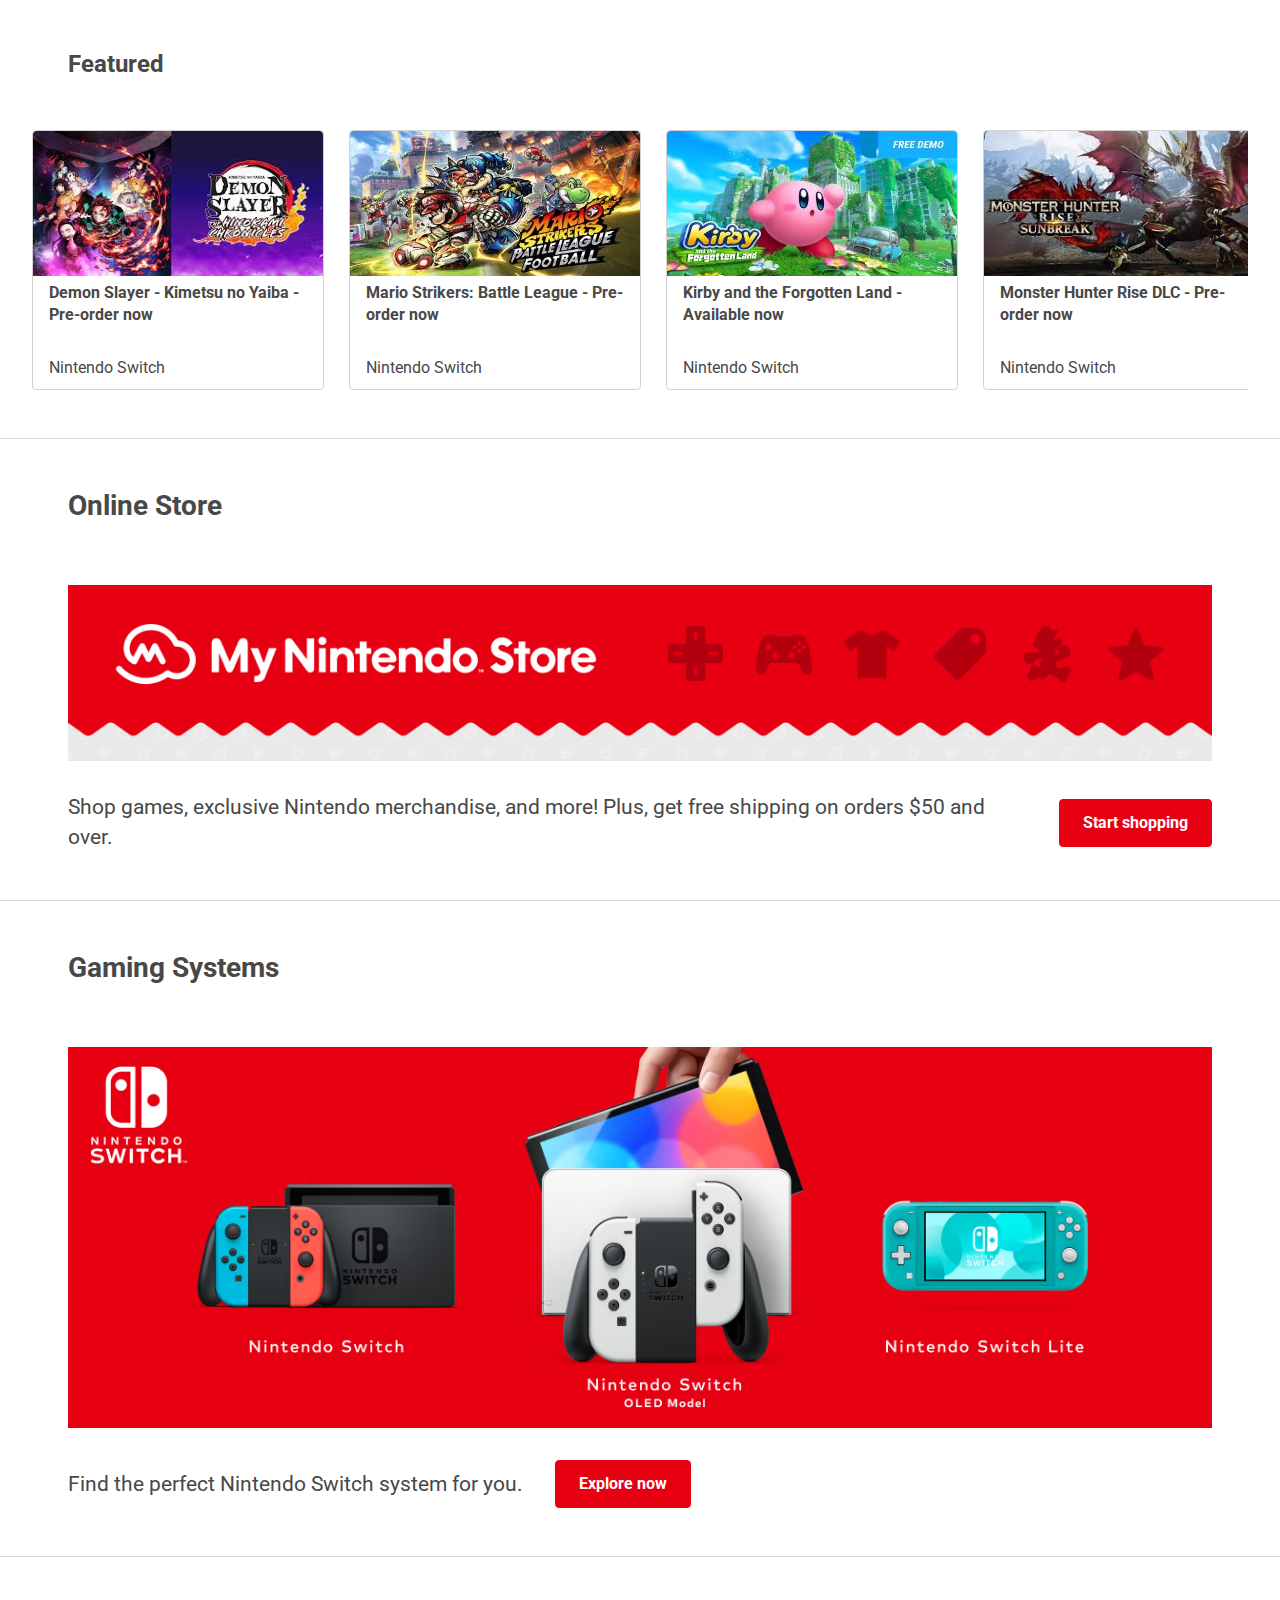
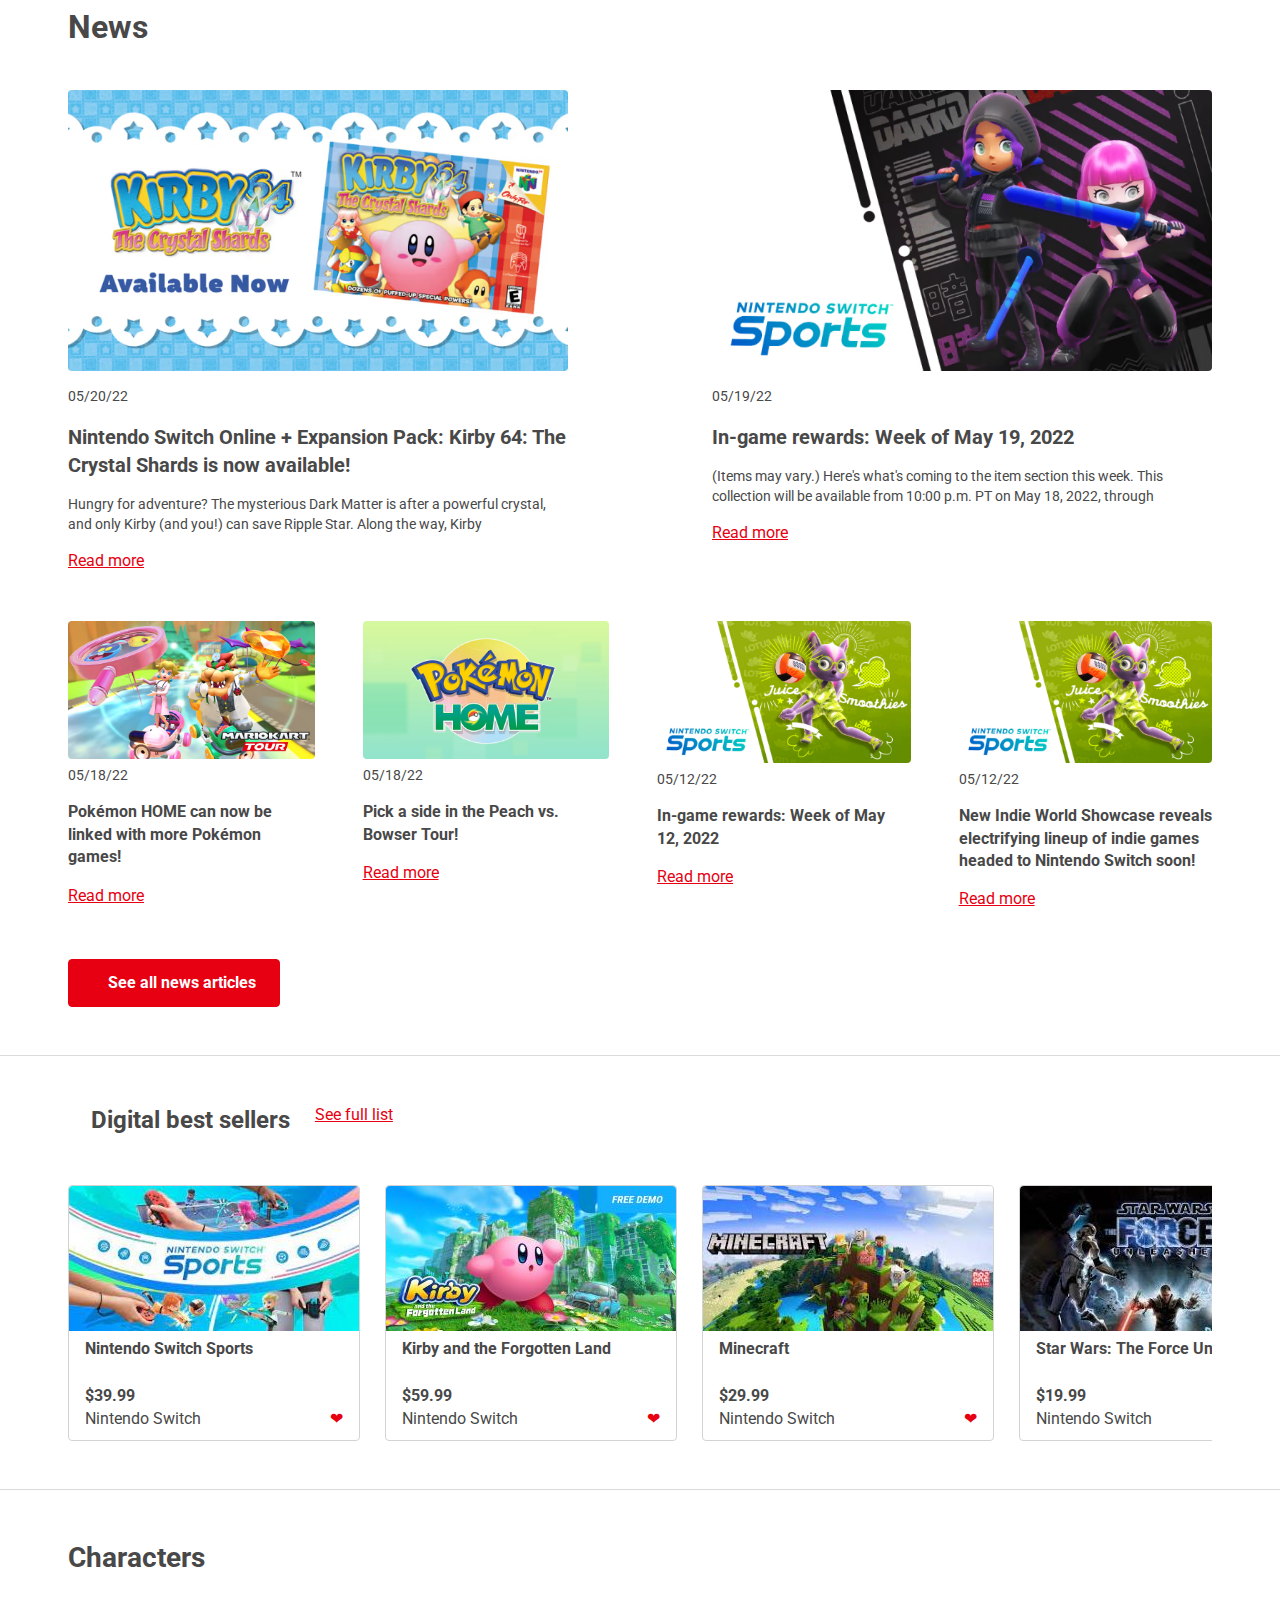
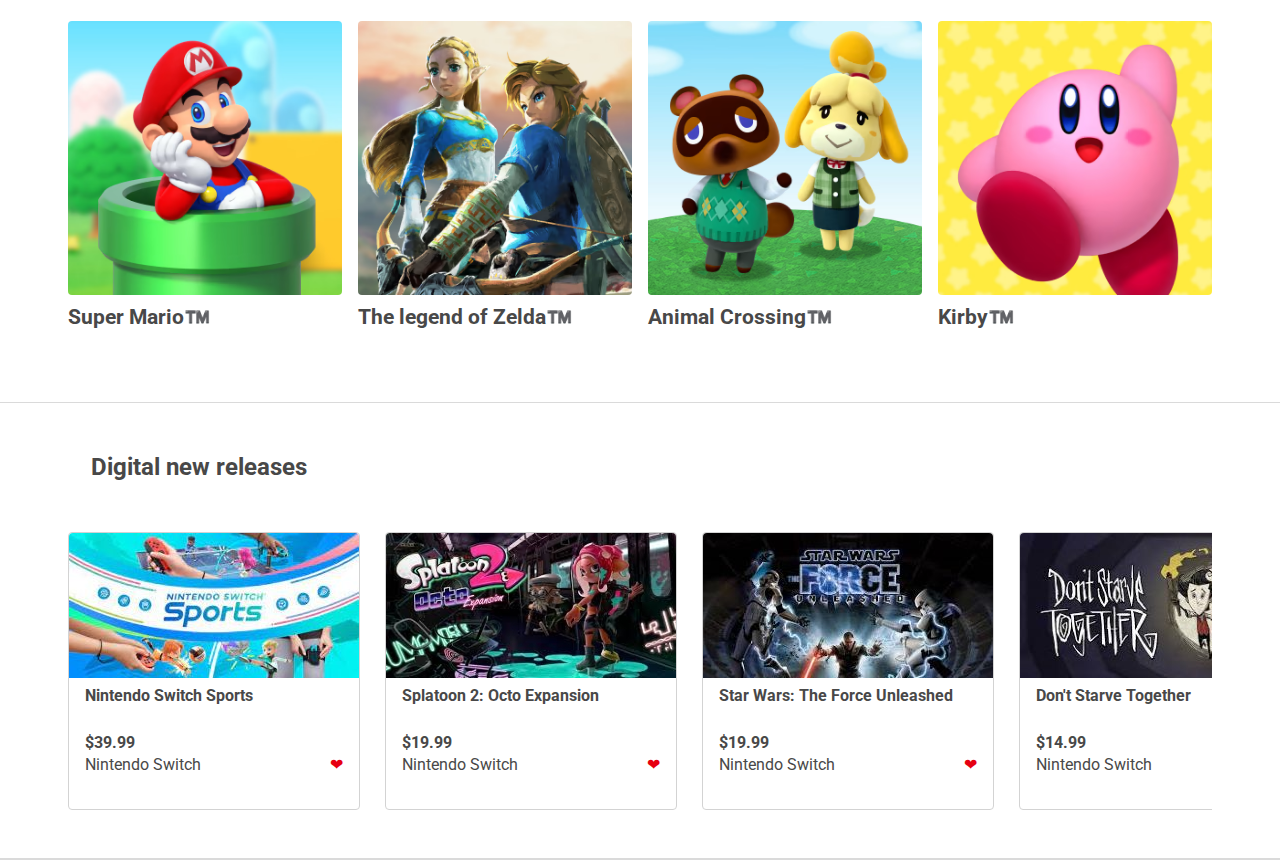
==== commit a2f5ed03: "ultime sistemazioni caroselli" ====
--- a/index.html
+++ b/index.html
@@ -1,1115 +1,676 @@
-<!DOCTYPE html>
-<html lang="en">
-
-<head>
-    <meta charset="UTF-8">
-    <meta http-equiv="X-UA-Compatible" content="IE=edge">
-    <meta name="viewport" content="width=device-width, initial-scale=1.0">
-    <link rel="preconnect" href="https://fonts.googleapis.com/%22%3E">
-    <link rel="preconnect" href="https://fonts.gstatic.com/" crossorigin>
-    <link href="https://fonts.googleapis.com/css2?family=Roboto:wght@100;300;400;700&display=swap" rel="stylesheet">
-
-    <link rel="stylesheet" href="css-bot-nav/style-bot-nav.css">
-    <link rel="stylesheet" href="css/style.css">
-    <link rel="stylesheet" href="top-navbar.css">
-
-    
-    <link rel="stylesheet" href="css/news1-style.css">    
-    <link rel="stylesheet" href="body-section4.css">
-    <link rel="stylesheet" href="css/bannerstyles.css">
-    <link rel="stylesheet" href="css/cstyles.css">
-
-    <title>Nintendo</title>
-    <link rel="icon" href="Retro-Mario-icon.png" type="image/png" sizes="x-icon">
-
-</head>
-
-
-<body>
-
-
-    <nav>
-
-      <!--top navbar-->
-        <div id="top-nav">
-            <div id="left-nav">
-                <div id="logo"><a href=""><img src="assets/Logo nintendo.png" alt="Logo Nintendo"></a></div>
-                <div id="searchbar"><svg data-name="Magnifying glass" xmlns="http://www.w3.org/2000/svg" viewBox="0 0 32 32" class="SearchInputstyles__SearchIcon-sc-n42o5d-1 eiSVUj" width="18" role="presentation" alt="" data-testid="MagnifyingGlassIcon" size="18" color="currentColor"><path d="M31.564 28.745l-8.73-8.73a12.66 12.66 0 1 0-2.804 2.834l8.715 8.715a1.5 1.5 0 0 0 2.114 0l.705-.705a1.5 1.5 0 0 0 0-2.114zm-18.966-7.433A8.611 8.611 0 1 1 21.21 12.7a8.62 8.62 0 0 1-8.612 8.612z" fill="currentColor"></path></svg>
-                    <input type="search" id="search" name="search" placeholder="Search games, hardware, news, etc">
-                    <select id="dropdown" name="dropdown">
-                    <option value="all categories">All categories</option>
-                    <option value="games">Games</option>
-                    <option value="hardware">Hardware</option>
-                    <option value="merchandise">Merchandise</option>
-                    <option value="news&events">News & Events</option>
-                    <option value="support">Support</option>
-                    </select>
-        <!--section trending-->
-                    <section class="trending">
-                        <ul id="hover">
-                            <li>Trending topics</li>
-                            <li><a href="#">Animal Crossing</a></li>
-                            <li><a href="#">Nintendo Switch</a></li>
-                            <li><a href="#">Nintendo Switch games</a></li>
-                            <li><a href="#">Zelda games</a></li>
-                            <li><a href="#">Pokemon games</a></li>
-                            <li>Top store products</li>
-                        </ul>
-                        <div id="cardcontainer">
-                            <div class="navcard">
-                                <a href="#"><img src="assets/Kirby.png" alt="Kirby">
-                                <div class="cardtitle">
-                                    <div>Kirby and the Forgotten Land</div>
-                                    <div class="switch">Nintendo Switch</div>
-                                </div>
-                                </a>
-                            </div>
-                            <div class="navcard">
-                                <a href="#"><img src="assets/Pokemon.png" alt="Pokemon Legends">
-                                <div class="cardtitle">
-                                    <div>Pokemon Legends: Arceus</div>
-                                    <div class="switch">Nintendo Switch</div>
-                                </div>
-                                </a>
-                            </div>
-                            <div class="navcard">
-                                <a href="#"><img src="assets/Metroid.png" alt="Metroid">
-                                <div class="cardtitle">
-                                    <div>Metroid: Dread</div>
-                                    <div class="switch">Nintendo Switch</div>
-                                </div>
-                                </a>
-                            </div>
-                            <div class="navcard">
-                                <a href="#"><img src="assets/Big brain.png" alt="Big Brain Academy">
-                                <div class="cardtitle">
-                                    <div>Big Brain Academy</div>
-                                    <div class="switch">Nintendo Switch</div>
-                                </div>
-                                </a>
-                            </div>
-                        </div>
-                    </section>
-        <!--end section trending-->
-                </div>
-            </div>
-                <ul id="right-nav">
-                    <li><a href="#"><svg xmlns="http://www.w3.org/2000/svg" viewBox="0 0 32 32" width="18" role="presentation" alt="" data-testid="SupportIcon" size="18" color="currentColor"><path d="M28.126.862H3.876A3.904 3.904 0 0 0 0 4.757v17.838a3.905 3.905 0 0 0 3.875 3.896h8.375c.125 0 .125 0 .125.125l3.626 4.397a.122.122 0 0 0 .125.125c.125 0 .125 0 .25-.125L20 26.616a.122.122 0 0 1 .124-.125h8.001A3.904 3.904 0 0 0 32 22.595V4.757A3.903 3.903 0 0 0 28.126.862zM17.954 20.91a2.018 2.018 0 0 1-.438.64 2.062 2.062 0 0 1-1.446.58 2.092 2.092 0 0 1-.802-.154 1.944 1.944 0 0 1-.652-.43 1.98 1.98 0 0 1-.427-.642 2.119 2.119 0 0 1-.001-1.59 1.97 1.97 0 0 1 .43-.65 2.055 2.055 0 0 1 .643-.432 2.078 2.078 0 0 1 1.613 0 2.152 2.152 0 0 1 .64.428l.002.001a2.045 2.045 0 0 1 .438 2.25zm2.964-10.055a4.505 4.505 0 0 1-.662 1.159 5.04 5.04 0 0 1-.861.844l-.822.622a6.01 6.01 0 0 0-.626.538.766.766 0 0 0-.231.426l-.303 1.923h-2.517l-.222-2.13a1.824 1.824 0 0 1 .193-1.127 3.152 3.152 0 0 1 .648-.812 7.965 7.965 0 0 1 .838-.658 6.94 6.94 0 0 0 .782-.626 3.116 3.116 0 0 0 .574-.716 1.726 1.726 0 0 0 .208-.873 1.287 1.287 0 0 0-.112-.55 1.213 1.213 0 0 0-.318-.414 1.482 1.482 0 0 0-.506-.275 2.946 2.946 0 0 0-1.628.018 3.595 3.595 0 0 0-.666.277 8.824 8.824 0 0 0-.49.294.966.966 0 0 1-1.483-.33l-.872-1.378.24-.212a8 8 0 0 1 .86-.657 6.234 6.234 0 0 1 1.023-.55 6.4 6.4 0 0 1 1.192-.37 6.63 6.63 0 0 1 3.248.15 4.301 4.301 0 0 1 1.475.826 3.736 3.736 0 0 1 .966 1.314 4.161 4.161 0 0 1 .34 1.703 4.304 4.304 0 0 1-.268 1.584z" fill="currentColor" fill-rule="evenodd"></path></svg> Support</a></li>
-                    <li><a href="#"><svg xmlns="http://www.w3.org/2000/svg" viewBox="0 0 32 32" width="18" role="presentation" alt="" data-testid="HeartIcon" size="18" color="currentColor"><path d="M22.3 1.3c-2.3 0-4.5 1-6.3 2.8-1.7-1.8-3.9-2.8-6.3-2.8C4.4 1.3 0 5.7 0 11.2c0 2.6 1.2 5.1 3.3 7.3L15 30.2c.3.3.6.4 1 .4.3 0 .7-.1 1-.4l11.6-11.6c1.5-1.8 3.3-4.3 3.3-7.5.1-5.4-4.3-9.8-9.6-9.8z" fill-rule="evenodd" clip-rule="evenodd" fill="currentColor"></path></svg> Wish List</a></li>
-                    <li><a href="#"><svg data-name="Shopping cart" xmlns="http://www.w3.org/2000/svg" viewBox="0 0 32 32" width="20" role="presentation" alt="" data-testid="ShoppingCartIcon" size="20" color="currentColor"><path fill="currentColor" d="M23.12 28.073a2.248 2.248 0 1 0 2.25-2.326h-.005a2.288 2.288 0 0 0-2.245 2.326zm2.397-7.29a1.728 1.728 0 0 0 1.498-.982l4.844-11.686a1.544 1.544 0 0 0-.15-1.551 1.593 1.593 0 0 0-1.349-.673H8.44l-.55-2.895A1.494 1.494 0 0 0 6.393 1.6H1.598A1.606 1.606 0 0 0 0 3.255a1.548 1.548 0 0 0 1.598 1.654h3.496L7.49 18.973l-1.098 4.706a1.67 1.67 0 0 0 .25 1.395 1.529 1.529 0 0 0 1.198.673h18.675a1.656 1.656 0 0 0 0-3.31H9.937l.4-1.654zm-18.726 7.29a2.248 2.248 0 1 0 2.25-2.326h-.005a2.288 2.288 0 0 0-2.245 2.326z"></path></svg> Cart</a></li>
-                    <li id="sidebar"><a href="#"><svg xmlns="http://www.w3.org/2000/svg" viewBox="0 0 32 32" width="18" role="presentation" alt="" data-testid="UserIcon" size="18" color="currentColor"><path d="M16.22 19.41A9.71 9.71 0 1 1 26 9.7a9.74 9.74 0 0 1-9.8 9.71M1.84 32a10.88 10.88 0 0 1 10.94-10.74h6.57A10.88 10.88 0 0 1 30.29 32H1.84" fill="currentColor"></path></svg> Log in/Sign up</a></li>
-        <!--aside-->
-                    <div id="aside">
-                    <div class="flex">
-                        <div class="font" id="asidetitle">Log in / Sign up</div>
-                    <button class="cancel">X</button>
-                    </div>
-                    <div id="picture">
-                        <img src="assets/characters.png" alt="Characters" style="width: 250px">
-                        <ul class="font" id="freeaccount">
-                            With a free account, you can
-                            <li>Shop online</li>
-                            <li>Earn My Nintendo points</li>
-                            <li>Save a Wish List</li>
-                        </ul>
-                    </div>
-                    <button class="redbutton">Log in</button>
-                    <button class="transparentbutton">Sign up</button>
-                    <button class="whitebutton"><svg viewBox="0 0 32 32" xmlns="http://www.w3.org/2000/svg" width="18" role="presentation" alt="" data-testid="ReceiptIcon" size="18" color="currentColor"><path d="M26 1.6L24 0l-2 1.6L20 0l-2 1.6L16 0l-2 1.6L12 0l-2 1.6L8 0 6 1.6 4 0v30.4L6 32l2-1.6 2 1.6 2-1.6 2 1.6 2-1.6 2 1.6 2-1.6 2 1.6 2-1.6 2 1.6 2-1.6V0l-2 1.6zM8 6h8v2H8V6zm16 20H8v-2h16v2zm0-4H8v-2h16v2zm0-4H8v-2h16v2zm0-4H8v-2h16v2z" fill="currentColor"></path></svg> Order status</button>
-                    <button class="whitebutton"><svg viewBox="0 0 32 32" xmlns="http://www.w3.org/2000/svg" width="18" role="presentation" alt="" data-testid="MyNintendoTileIcon" size="18" color="currentColor"><path d="M26.667 0H5.333A5.333 5.333 0 0 0 0 5.333v21.334A5.333 5.333 0 0 0 5.333 32h21.334A5.333 5.333 0 0 0 32 26.667V5.333A5.333 5.333 0 0 0 26.667 0zm-5.105 22.423a5.212 5.212 0 0 1-2.37-.602 10.482 10.482 0 0 1-13.67-1.608.803.803 0 0 1 1.228-1.036 8.866 8.866 0 0 0 11.914 1.04.803.803 0 0 1 .986-.005 3.461 3.461 0 0 0 5.41-2.888 3.495 3.495 0 0 0-3.39-3.416c-.016 0-.036 0-.063-.002a.962.962 0 0 0-.12.003.806.806 0 0 1-.778-.455 6.54 6.54 0 0 0-5.992-3.848c-2.82 0-5.738 1.802-5.738 4.819-.003.818.35 1.596.969 2.132l1.688-3.147a.803.803 0 0 1 1.423.015l.982 1.926.983-1.926a.8.8 0 0 1 .71-.438c.3 0 .574.164.716.428l2.076 3.933a.8.8 0 0 1-.03.804.802.802 0 0 1-1.391-.054l-1.353-2.564-.995 1.95a.803.803 0 0 1-1.431-.001l-1-1.96-1.384 2.58a.805.805 0 0 1-1.046.349 4.563 4.563 0 0 1-2.524-4.027C7.372 10.403 11.107 8 14.717 8a8.081 8.081 0 0 1 7.209 4.308 5.063 5.063 0 0 1-.363 10.115z" fill="currentColor" fill-rule="evenodd"></path></svg> My Nintendo</button>
-                    <button class="whitebutton"><svg viewBox="0 0 32 32" xmlns="http://www.w3.org/2000/svg" width="18" role="presentation" alt="" data-testid="GiftIcon" size="18" color="currentColor"><g fill="currentColor"><path d="M12.151 13.21c.204 0 .406-.035.599-.1.73-.171 1.2-.882 1.073-1.621a1.25 1.25 0 0 0-1.236-.739c-.203 0-.406.035-.598.1a1.417 1.417 0 0 0-1.073 1.621c.214.483.709.779 1.235.739zm-4.561 0a1.247 1.247 0 0 0 1.235-.739 1.414 1.414 0 0 0-1.073-1.62 1.84 1.84 0 0 0-.598-.1 1.247 1.247 0 0 0-1.235.738 1.415 1.415 0 0 0 1.073 1.62c.192.066.394.1.598.1z"></path><path d="M0 8.533v4.8h4.897c-.5-.664-.65-1.53-.4-2.324A2.724 2.724 0 0 1 7.154 9.25 3.257 3.257 0 0 1 9 9.817V5.333H3.2a3.197 3.197 0 0 0-3.2 3.2zm28.8-3.2H11v4.318a3.336 3.336 0 0 1 1.587-.401 2.724 2.724 0 0 1 2.657 1.76c.25.793.1 1.659-.4 2.323H32v-4.8a3.2 3.2 0 0 0-3.2-3.2zM14.52 16.908a.75.75 0 1 1-.91 1.192L11 16.106v10.56h17.8a3.196 3.196 0 0 0 3.2-3.199v-8.134H12.46l2.06 1.575zm-8.843 1.346a.749.749 0 0 1-.456-1.346l2.061-1.575H0v8.134a3.2 3.2 0 0 0 3.2 3.2H9V15.908L6.131 18.1c-.13.1-.29.154-.454.154z"></path></g></svg> Redeem code</button>
-                    <button class="whitebutton"><svg xmlns="http://www.w3.org/2000/svg" viewBox="0 0 32 32" width="18" role="presentation" alt="" data-testid="GearIcon" size="18" color="currentColor"><path d="M30.6 13.1h-2.4c-.3-1.4-.8-2.6-1.5-3.8l1.7-1.7c.5-.5.5-1.4 0-1.9l-2.1-2.1c-.5-.5-1.4-.5-1.9 0l-1.7 1.7c-1.2-.7-2.4-1.3-3.8-1.5V1.4c0-.7-.6-1.4-1.4-1.4h-3c-.7 0-1.4.6-1.4 1.4v2.4c-1.4.4-2.6.8-3.8 1.5L7.6 3.6c-.5-.5-1.4-.5-1.9 0L3.6 5.7c-.6.5-.6 1.4 0 1.9l1.7 1.7c-.7 1.2-1.3 2.4-1.5 3.8H1.3c-.7 0-1.4.6-1.4 1.4v3c0 .7.6 1.4 1.4 1.4h2.4c.3 1.4.8 2.6 1.5 3.8l-1.7 1.7c-.5.5-.5 1.4 0 1.9l2.1 2.1c.6.5 1.4.5 2 0l1.7-1.7c1.2.7 2.4 1.3 3.8 1.5v2.5c0 .7.6 1.4 1.4 1.4h3c.7 0 1.4-.6 1.4-1.4v-2.4c1.4-.3 2.6-.8 3.8-1.5l1.7 1.7c.5.5 1.4.5 1.9 0l2.1-2.1c.5-.5.5-1.4 0-1.9l-1.7-1.7c.7-1.2 1.3-2.4 1.5-3.8h2.4c.7 0 1.4-.6 1.4-1.4v-3c.1-.9-.6-1.5-1.4-1.5zM16 21.6c-3.1 0-5.6-2.5-5.6-5.6 0-3.1 2.5-5.6 5.6-5.6 3.1 0 5.6 2.5 5.6 5.6-.1 3.1-2.6 5.6-5.6 5.6z" fill-rule="evenodd" clip-rule="evenodd" fill="currentColor"></path></svg> Account settings</button>
-                </div>
-        <!--end aside-->
-            </ul>
-        </div>
-        <!--end top navbar-->
-
-        <!--start bottom nav-->
-        <div class="bottom-nav">
-           
-            <!--bottom nav buttons-->
-            <div class="nav-options">
-           
-
-                <!--bottom nav store button-->
-                <div class="store123">
-                
-                    <button  class="btn-stor" id="btn-store">
-                        <svg viewBox="0 0 32 32" xmlns="http://www.w3.org/2000/svg" width="18" role="presentation" alt="" data-testid="MyNintendoTileIcon" size="18" color="currentColor"><path d="M26.667 0H5.333A5.333 5.333 0 0 0 0 5.333v21.334A5.333 5.333 0 0 0 5.333 32h21.334A5.333 5.333 0 0 0 32 26.667V5.333A5.333 5.333 0 0 0 26.667 0zm-5.105 22.423a5.212 5.212 0 0 1-2.37-.602 10.482 10.482 0 0 1-13.67-1.608.803.803 0 0 1 1.228-1.036 8.866 8.866 0 0 0 11.914 1.04.803.803 0 0 1 .986-.005 3.461 3.461 0 0 0 5.41-2.888 3.495 3.495 0 0 0-3.39-3.416c-.016 0-.036 0-.063-.002a.962.962 0 0 0-.12.003.806.806 0 0 1-.778-.455 6.54 6.54 0 0 0-5.992-3.848c-2.82 0-5.738 1.802-5.738 4.819-.003.818.35 1.596.969 2.132l1.688-3.147a.803.803 0 0 1 1.423.015l.982 1.926.983-1.926a.8.8 0 0 1 .71-.438c.3 0 .574.164.716.428l2.076 3.933a.8.8 0 0 1-.03.804.802.802 0 0 1-1.391-.054l-1.353-2.564-.995 1.95a.803.803 0 0 1-1.431-.001l-1-1.96-1.384 2.58a.805.805 0 0 1-1.046.349 4.563 4.563 0 0 1-2.524-4.027C7.372 10.403 11.107 8 14.717 8a8.081 8.081 0 0 1 7.209 4.308 5.063 5.063 0 0 1-.363 10.115z" fill="currentColor" fill-rule="evenodd"></path></svg>
-                         <span class="span-bot-nav">My Nitendo store</span>
-                         <span class="arrow-animation-bot-nav">
-                             <svg xmlns="http://www.w3.org/2000/svg" viewBox="0 -5 32 32" width="14" role="presentation" alt="" data-testid="ChevronDownIcon" size="14" color="currentColor"><path fill-rule="evenodd" clip-rule="evenodd" fill="currentColor" d="M27.7 5.3L32 9.8 16 26.7 0 9.8l4.3-4.5L16 17.7z"></path></svg>
-                         </span>  
-                    </button>   
-                        
-               </div>   
-       
-                
-               <!--bottom nav games button-->
-                <div class="games-bot-nav">
-                    
-                    <button  class="btn-stor" id="btn-game-nav-bot">
-                        <svg xmlns="http://www.w3.org/2000/svg" viewBox="0 0 32 32" width="18" role="presentation" alt="" data-testid="DPadIcon" size="18" color="currentColor"><path d="M30.1 10.4h-8.5V1.9c0-1-.8-1.9-1.9-1.9h-7.5c-1 0-1.9.8-1.9 1.9v8.5H1.9c-1 0-1.9.8-1.9 1.9v7.5c0 1 .8 1.9 1.9 1.9h8.5v8.5c0 1 .8 1.9 1.9 1.9h7.5c1 0 1.9-.8 1.9-1.9v-8.5h8.5c1 0 1.9-.8 1.9-1.9v-7.5c-.1-1.1-.9-1.9-2-1.9zM7.5 16.9H3.8c-.5 0-.9-.4-.9-.9s.4-.9.9-.9h3.8c.5 0 .9.4.9.9s-.5.9-1 .9zm9.4 11.3c0 .5-.4.9-.9.9s-.9-.4-.9-.9v-3.8c0-.5.4-.9.9-.9s.9.4.9.9v3.8zm0-20.7c0 .5-.4.9-.9.9s-.9-.4-.9-.9V3.8c0-.5.4-.9.9-.9s.9.4.9.9v3.7zm11.3 9.4h-3.8c-.5 0-.9-.4-.9-.9s.4-.9.9-.9h3.8c.5 0 .9.4.9.9.1.5-.3.9-.9.9z" fill-rule="evenodd" clip-rule="evenodd" fill="currentColor"></path></svg>
-                        <span class="span-bot-nav">Games</span>
-                        <span class="arrow-animation-bot-nav">
-                            <svg xmlns="http://www.w3.org/2000/svg" viewBox="0 -5 32 32" width="14" role="presentation" alt="" data-testid="ChevronDownIcon" size="14" color="currentColor"><path fill-rule="evenodd" clip-rule="evenodd" fill="currentColor" d="M27.7 5.3L32 9.8 16 26.7 0 9.8l4.3-4.5L16 17.7z"></path></svg>
-                        </span>  
-                    </button> 
-               
-                </div>
-            
-
-                <!--bottom nav nintendo switch button-->   
-                <div class="nintendo-switch-nav-bot">
-                    
-                    <button  class="btn-stor" id="btn-switch-nav-bot">
-                        <svg xmlns="http://www.w3.org/2000/svg" viewBox="0 0 32 32" width="18" role="presentation" alt="" data-testid="SwitchIcon" size="18" color="currentColor"><path d="M13.54 0a.18.18 0 0 1 .17.17v31.66a.15.15 0 0 1-.17.17H8.11a6.86 6.86 0 0 1-6.85-6.8V6.74A6.81 6.81 0 0 1 8.11 0h5.43zm10.4 0a6.77 6.77 0 0 1 6.8 6.74V25.2a6.82 6.82 0 0 1-6.85 6.8h-5.43a.15.15 0 0 1-.17-.17V.17c0-.11.11-.17.22-.17h5.43zM7.49 19.6a1.26 1.26 0 1 0 0 2.51 1.32 1.32 0 0 0 1.31-1.25 1.28 1.28 0 0 0-1.31-1.26zm17-3.6a2.86 2.86 0 0 0-2.85 2.86A2.86 2.86 0 1 0 24.51 16zm-14.28.86a1.26 1.26 0 1 0 0 2.51 1.35 1.35 0 0 0 1.31-1.26 1.32 1.32 0 0 0-1.29-1.25zm-5.49 0a1.26 1.26 0 1 0 0 2.51 1.36 1.36 0 0 0 1.32-1.26 1.28 1.28 0 0 0-1.3-1.25zm2.75-2.69a1.26 1.26 0 1 0 0 2.52 1.37 1.37 0 0 0 1.33-1.26 1.28 1.28 0 0 0-1.31-1.26zm17-4a1.36 1.36 0 0 0-1.31 1.26 1.32 1.32 0 1 0 1.31-1.26zm-17-5.08a2.86 2.86 0 1 0 0 5.71 2.86 2.86 0 0 0 2.85-2.86 2.82 2.82 0 0 0-2.83-2.85zm19.77 2.4a1.26 1.26 0 1 0 1.31 1.25 1.32 1.32 0 0 0-1.29-1.25zm-5.43 0a1.26 1.26 0 1 0 1.31 1.25 1.29 1.29 0 0 0-1.29-1.25zm2.68-2.75A1.36 1.36 0 0 0 23.2 6a1.32 1.32 0 1 0 1.31-1.26z" fill="currentColor" fill-rule="evenodd"></path></svg>
-                        <span class="span-bot-nav">Nintendo Switch</span>
-                        <span class="arrow-animation-bot-nav">
-                            <svg xmlns="http://www.w3.org/2000/svg" viewBox="0 -5 32 32" width="14" role="presentation" alt="" data-testid="ChevronDownIcon" size="14" color="currentColor"><path fill-rule="evenodd" clip-rule="evenodd" fill="currentColor" d="M27.7 5.3L32 9.8 16 26.7 0 9.8l4.3-4.5L16 17.7z"></path></svg>
-                        </span>  
-                    </button> 
-               
-                </div>
-
-                <!--bottom nav news and events button--> 
-                <div class="nintendo-switch-nav-bot">
-                    
-                    <button  class="btn-stor" id="btn-switch-nav-bot">
-                        <svg xmlns="http://www.w3.org/2000/svg" viewBox="0 0 32 32" width="18" role="presentation" alt="" data-testid="NewsIcon" size="18" color="currentColor"><path fill="currentColor" d="M31.92 3.62a1.945 1.945 0 0 0-1.953-1.932H1.874A1.945 1.945 0 0 0-.08 3.62v10.068h32zm-32 11.692v7.201a2.027 2.027 0 0 0 1.954 1.998h8.711a2.777 2.777 0 0 1 2.178 1.073q2.97 4.736 3.315 4.728.344-.009 3.315-4.837a2.677 2.677 0 0 1 2.177-.964h8.398a2.027 2.027 0 0 0 1.953-1.998v-7.201zm14 5.15c0 .056-.07.1-.155.1H3.077c-.086 0-.156-.044-.156-.1v-1.051c0-.055.07-.1.156-.1h10.688c.086 0 .156.045.156.1z"></path></svg>
-                        <span class="span-bot-nav">News & Events</span>
-                    </button> 
-               
-                </div>
-
-                <!--bottom nav play nintendo button--> 
-                <div class="nintendo-switch-nav-bot">
-                    
-                    <button  class="btn-stor" id="btn-switch-nav-bot">
-                        <svg xmlns="http://www.w3.org/2000/svg" viewBox="0 0 32 32" width="18" role="presentation" alt="" data-testid="StarPlayNintendoIcon" size="18" color="currentColor"><path d="M18.9 19.1c-.9 0-1-1.5-1-3.4s0-3.5 1-3.4c.9.1 1.1 1.4 1.1 3.3-.1 2-.2 3.5-1.1 3.5m-5.8 0c-.9 0-1-1.6-1-3.4 0-1.9.2-3.2 1.1-3.3 1-.1 1 1.5 1 3.4-.1 1.8-.2 3.3-1.1 3.3M32 12.4c-.1-.3-1.4-.6-5.6-1.1-2.6-.3-5.1-.5-5.2-.5-.2 0-.4-.2-.5-.4-.6-1.6-1.3-3.3-2-4.8C17.1 1.8 16.4.7 15.9.7c-.4 0-1 1.1-2.8 5-1.1 2.4-2 4.8-2 4.8-.1.2-.3.4-.5.4 0 0-2.5.1-5.1.4-4.1.4-5.4.7-5.5 1-.1.4.8 1.3 3.9 4.2 1.9 1.8 3.9 3.4 3.9 3.4.2.1.2.3.2.4v.1s-.6 2.5-1.2 5.1c-.6 3-1.1 5.4-.7 5.7.4.4 1.8-.5 5.2-2.4 2.3-1.3 4.4-2.7 4.5-2.7.2-.1.4-.1.6 0 0 0 2.2 1.4 4.4 2.7 3.4 2 4.7 2.7 5.2 2.4.4-.3 0-2.1-.7-5.7-.5-2.6-1.2-5.1-1.2-5.1v-.1c0-.2.1-.3.2-.4 0 0 1.9-1.6 3.9-3.3 3-2.9 3.9-3.9 3.8-4.2" fill-rule="evenodd" clip-rule="evenodd" fill="currentColor"></path></svg>
-                        <span class="span-bot-nav">Play Nintendo</span>
-                        <span class="arrow-animation-bot-nav">
-                            <svg xmlns="http://www.w3.org/2000/svg" viewBox="0 -5 32 32" width="14" role="presentation" alt="" data-testid="ChevronDownIcon" size="14" color="currentColor"><path fill-rule="evenodd" clip-rule="evenodd" fill="currentColor" d="M27.7 5.3L32 9.8 16 26.7 0 9.8l4.3-4.5L16 17.7z"></path></svg>
-                        </span>  
-                    </button> 
-               
-                </div>
-            
-            </div>
-              
-             <!--bottom nav store section-->
-            <div class="store-bot-nav" id="stor-bot-nav"> 
-               
-                <!--store section: 1)part logo-->
-                <div class="logo-bot-nav">
-                    <div class="logo-img-bot-nav">
-                        <a href="#"><svg viewBox="0 0 135 18" xmlns="http://www.w3.org/2000/svg" width="188" role="presentation" alt="" data-testid="MyNintendoStoreLogoIcon" size="188" color="currentColor"><path d="M76.974 9.947c-.19-.58-.727-1.197-1.672-1.197-.67 0-1.337.342-1.632 1.197h3.304zm1.781.54c0 .641-.42.81-1.25.81h-3.862c.187.86.965 1.313 1.632 1.313.658 0 1.155-.24 1.561-.761l1.553.564c-.505 1.03-1.674 1.854-3.098 1.854-1.956 0-3.44-1.76-3.44-3.6 0-1.78 1.45-3.578 3.422-3.578 2.27 0 3.455 1.996 3.483 3.398zm4.316-3.397c-.713 0-1.35.298-1.738.784h-.02V7.3h-1.904v6.758h1.903v-3.29c0-1.314.692-1.88 1.477-1.88.545 0 1.375.357 1.375 1.686v3.48h1.903V10.43c0-2.273-1.52-3.339-2.996-3.339zM70.409 5.435H68.51v1.863h-1.27v1.593h1.27v5.165h1.9V8.891h1.286V7.298H70.41V5.435h-.001zm29.304 5.246c0-1.001-.773-1.816-1.724-1.816-.95 0-1.723.815-1.723 1.816 0 1.002.773 1.817 1.724 1.817.95 0 1.724-.815 1.724-1.817h-.001zm1.771-.002c0 1.978-1.564 3.588-3.494 3.588-1.931 0-3.494-1.61-3.494-3.588 0-1.98 1.563-3.59 3.494-3.59 1.93 0 3.494 1.612 3.494 3.59zm1.184 3.093l-.147-.518h-.267v.805h.183l-.006-.603.169.603h.132l.168-.603-.006.603h.183v-.805h-.268l-.141.518zM91.96 10.677c0-1.022-.736-1.83-1.732-1.83-.995 0-1.755.822-1.755 1.83s.76 1.829 1.755 1.829c.996 0 1.732-.808 1.732-1.829zm-.01-6.133h1.904v9.515H91.95v-.5h-.032c-.15.231-.854.708-1.753.708-1.877 0-3.458-1.617-3.458-3.59 0-1.973 1.58-3.588 3.458-3.588.9 0 1.602.474 1.753.705h.032v-3.25zM35.933 4.48c-.484 0-1.023.197-1.45 1.202-.292.69-2.296 5.375-2.296 5.375h-.038l-2.298-5.378c-.427-1.002-.994-1.198-1.45-1.198-.661 0-1.276.451-1.276 1.53v8.046h2.042V8.753h.04l1.903 4.464c.33.773.697.902 1.057.902.361 0 .729-.129 1.058-.902l1.903-4.464h.04v5.303h2.042V6.018c0-1.079-.56-1.54-1.277-1.54zm65.714 8.955h.153v.625h.2v-.625h.153v-.18h-.506v.18zm-59.967-1.95L40.086 7.29h-2.128l2.844 6.63c-.182.876-.727 1.218-1.488 1.218h-.279v1.687h.362c1.454 0 2.207-.269 2.66-1.412.112-.28 3.2-8.123 3.2-8.123h-2.143l-1.434 4.194zM17.73 5.156C16.182 2.24 13.406.515 10.203.515c-3.769 0-7.667 2.59-7.667 6.922 0 3.042 2.526 4.287 2.635 4.338a.825.825 0 0 0 1.091-.376l1.445-2.78 1.044 2.113c.144.29.431.472.747.472s.604-.182.747-.472l1.039-2.1 1.413 2.762a.826.826 0 0 0 1.132.362.88.88 0 0 0 .35-1.17l-2.166-4.237a.846.846 0 0 0-.749-.461.835.835 0 0 0-.74.472L9.498 8.435 8.473 6.36a.835.835 0 0 0-.739-.472.837.837 0 0 0-.748.456l-1.762 3.39C4.757 9.3 4.213 8.557 4.213 7.437c0-3.249 3.045-5.191 5.99-5.191 2.715 0 5.054 1.55 6.256 4.145.148.32.47.513.813.49.08-.005.11-.003.125-.003.028.002.049.002.066.002 2.086 0 3.54 1.94 3.54 3.68 0 2.11-1.605 3.763-3.652 3.763-.81 0-1.602-.338-1.998-.651a.815.815 0 0 0-1.028.005 9.116 9.116 0 0 1-5.639 1.965c-3.375 0-5.863-1.94-6.8-3.085a.82.82 0 0 0-1.182-.104.886.886 0 0 0-.1 1.219c.31.379 3.168 3.7 8.082 3.7 2.867 0 4.98-1.106 6.19-1.967a5.305 5.305 0 0 0 2.474.649c2.988 0 5.33-2.414 5.33-5.494 0-2.537-1.978-5.25-4.95-5.403zm39.372 8.902h1.903V7.297h-1.903v6.762zm6.802-6.969c-.713 0-1.35.298-1.738.784h-.02V7.3h-1.903v6.758h1.903v-3.29c0-1.314.69-1.88 1.476-1.88.545 0 1.375.357 1.375 1.686v3.48H66.9V10.43c0-2.273-1.521-3.339-2.997-3.339zm-5.85-2.972c-.615 0-1.112.514-1.112 1.147 0 .634.497 1.148 1.111 1.148s1.112-.514 1.112-1.148c0-.633-.498-1.147-1.112-1.147zm-4.332 6.308l-3.86-5.239c-.398-.54-.778-.706-1.086-.706-.727 0-1.11.453-1.11 1.101v8.474h2.043V8.173l3.86 5.24c.398.54.777.707 1.085.707.729 0 1.11-.453 1.11-1.102V4.545H53.72v5.882zm71.964-2.516h-.021v-.612h-1.902v6.758h1.902V11.01c0-1.28.667-2.01 1.694-2.01h.065V7.09c-.666 0-1.39.277-1.738.82zm-4.267 2.771c0-1.001-.773-1.815-1.724-1.815-.95 0-1.723.814-1.723 1.816 0 1 .773 1.815 1.724 1.815.95 0 1.723-.814 1.723-1.816zm1.77-.002c0 1.978-1.562 3.588-3.493 3.588-1.93 0-3.494-1.61-3.494-3.588 0-1.98 1.564-3.59 3.494-3.59 1.93 0 3.494 1.612 3.494 3.59zm-8.428-5.244h-1.898v1.863h-1.272v1.594h1.272v5.164h1.898V8.892h1.287V7.298h-1.287V5.435zm17.965 4.512c-.192-.579-.729-1.197-1.674-1.197-.669 0-1.324.342-1.62 1.197h3.294zm.53 1.35h-3.87c.235.871.987 1.311 1.639 1.311.66 0 1.156-.236 1.561-.76l1.556.565c-.506 1.028-1.675 1.854-3.1 1.854-1.955 0-3.441-1.76-3.441-3.6 0-1.78 1.452-3.578 3.422-3.578 2.272 0 3.457 1.995 3.485 3.398 0 .641-.42.81-1.252.81zm-21.82.08c0 1.374-1.178 2.962-3.155 2.962-1.562 0-2.744-.99-3.345-1.768l1.744-1.252c.474.495 1.071.866 1.651.866.51 0 .992-.331.992-.808 0-.674-.92-.933-1.922-1.324-1.7-.663-2.225-1.681-2.225-2.882 0-1.445 1.224-2.908 3.108-2.908 1.223 0 2.283.75 2.957 1.605l-1.609 1.162c-.506-.485-.943-.659-1.425-.659-.696 0-.98.433-.98.783 0 .732.972.95 1.927 1.322 1.93.748 2.284 1.858 2.284 2.9h-.001z" fill="currentColor" fill-rule="nonzero" mask="url(#b)"></path></svg></a>
-                    </div>
-                    <div class="logo-close-button-bot-nav">
-                        <a id="cls-btn-store"><svg viewBox="0 0 32 32" xmlns="http://www.w3.org/2000/svg" width="26" role="presentation" alt="" data-testid="CloseCircleIcon" size="26" color="currentColor"><path d="M16 0c8.837 0 16 7.163 16 16s-7.163 16-16 16S0 24.837 0 16 7.163 0 16 0zm5.735 8L16 13.735 10.265 8 8 10.265 13.735 16 8 21.735 10.265 24 16 18.265 21.735 24 24 21.735 18.265 16 24 10.265 21.735 8z" fill="currentColor" fill-rule="evenodd"></path></svg></a>
-                    </div>
-                    <div class="bot-nav-wave"></div>
-                </div>
-            
-                <!--store section: 2)part list-->
-                <div class="elements-list-bot-nav">
-                    <div class="item1-bot-nav">
-                        <div>   
-                            <button class="btn-stor" id="btn-stor1">
-                                <a href="" class="a-li-bot-nav">
-                                    <span class="icons-store-bot-nav"><svg xmlns="http://www.w3.org/2000/svg" viewBox="0 0 32 32" width="18" role="presentation" alt="" data-testid="DPadIcon" size="18" color="currentColor"><path d="M30.1 10.4h-8.5V1.9c0-1-.8-1.9-1.9-1.9h-7.5c-1 0-1.9.8-1.9 1.9v8.5H1.9c-1 0-1.9.8-1.9 1.9v7.5c0 1 .8 1.9 1.9 1.9h8.5v8.5c0 1 .8 1.9 1.9 1.9h7.5c1 0 1.9-.8 1.9-1.9v-8.5h8.5c1 0 1.9-.8 1.9-1.9v-7.5c-.1-1.1-.9-1.9-2-1.9zM7.5 16.9H3.8c-.5 0-.9-.4-.9-.9s.4-.9.9-.9h3.8c.5 0 .9.4.9.9s-.5.9-1 .9zm9.4 11.3c0 .5-.4.9-.9.9s-.9-.4-.9-.9v-3.8c0-.5.4-.9.9-.9s.9.4.9.9v3.8zm0-20.7c0 .5-.4.9-.9.9s-.9-.4-.9-.9V3.8c0-.5.4-.9.9-.9s.9.4.9.9v3.7zm11.3 9.4h-3.8c-.5 0-.9-.4-.9-.9s.4-.9.9-.9h3.8c.5 0 .9.4.9.9.1.5-.3.9-.9.9z" fill-rule="evenodd" clip-rule="evenodd" fill="currentColor"></path></svg></span>
-                                    <span class="span-bot-nav">Games</span>
-                                </a>
-                            </button>
-                        </div>
-                        <div>
-                            <ul>
-                                <li><a href="#" class="a-li-bot-nav">Nintendo Switch games</a></li>
-                                <li><a href="" class="a-li-bot-nav">New releases</a></li>
-                                <li><a href="" class="a-li-bot-nav">Sales & deals</a></li>
-                            </ul>
-                        </div>
-                   </div>
-                   
-                   <div class="item1-bot-nav">
-                        <div>   
-                           <button class="btn-stor" id="btn-stor1">
-                               <a href="" class="a-li-bot-nav">
-                                  <span class="icons-store-bot-nav"><svg viewBox="0 0 32 32" xmlns="http://www.w3.org/2000/svg" width="18" role="presentation" alt="" data-testid="ControllerIcon" size="18" color="currentColor"><path d="M27.136 12.803a1.187 1.187 0 1 1 0-2.373 1.187 1.187 0 0 1 0 2.373zm-2.506-2.17a1.186 1.186 0 1 1 0-2.372 1.186 1.186 0 0 1 0 2.372zm0 4.338a1.183 1.183 0 0 1-.837-2.022 1.183 1.183 0 0 1 2.022.838c0 .654-.53 1.184-1.185 1.184zm-2.507-2.168a1.185 1.185 0 1 1 0-2.37 1.185 1.185 0 0 1 0 2.37zm-1.903 5.692a1.805 1.805 0 1 1-.002-3.61 1.805 1.805 0 0 1 .002 3.61zm-6.805-1.805v.513a.255.255 0 0 1-.255.253c-.411-.002-.822-.003-1.233-.002a.1.1 0 0 0-.09.047.12.12 0 0 0-.015.059v1.233c0 .14-.112.253-.252.254h-1.027a.254.254 0 0 1-.253-.254l.001-1.233a.115.115 0 0 0-.017-.059.09.09 0 0 0-.087-.047c-.412 0-.824 0-1.234.002a.253.253 0 0 1-.253-.253v-1.028c0-.14.113-.252.253-.252l1.234.002a.108.108 0 0 0 .053-.015.093.093 0 0 0 .051-.09l-.001-1.235c0-.14.113-.253.253-.253h1.027c.14 0 .253.114.253.253l-.001 1.234c0 .028.01.055.03.075a.1.1 0 0 0 .075.03l1.233-.001c.14 0 .254.112.255.252v.515zm-6.4-3.269a1.804 1.804 0 1 1 0-3.608 1.804 1.804 0 0 1 0 3.608zm24.949 8.973c-.174-2.068-.594-4.118-.933-6.163-.335-2.022-.674-4.07-1.194-6.053a5.393 5.393 0 0 0-1.079-2.342.872.872 0 0 0-.209-.168c-.163-.254-.326-.89-.487-1.147-.813-1.227-2.611-1.557-3.946-1.725a4.29 4.29 0 0 0-2.24.06c-.417.166-.827.738-1.238.92-.256-.006-.51-.01-.762-.017a184.9 184.9 0 0 0-6.45-.023c-.685.008-1.379.013-2.075.028-.403-.177-.805-.746-1.213-.907a4.268 4.268 0 0 0-2.24-.06c-1.336.167-3.133.497-3.946 1.724-.16.256-.324.893-.487 1.147a.94.94 0 0 0-.21.168 3.594 3.594 0 0 0-.72 1.163 38.585 38.585 0 0 0-1.342 5.988C.83 17.023.456 19.076.188 21.126c-.231 1.777-.512 4.005.93 5.377.613.621 1.49.907 2.351.766a3.268 3.268 0 0 0 2.058-1.797c.489-.833.902-1.705 1.326-2.573.398-.816.847-1.933 1.851-2.112a10.19 10.19 0 0 1 1.755-.046h11.786c.849-.15 1.71.193 2.22.887a26.38 26.38 0 0 1 1.465 2.829c.81 1.551 1.999 3.54 4.066 2.644 1.864-.807 2.118-2.922 1.968-4.707z" fill="currentColor" fill-rule="evenodd"></path></svg></span>
-                                  <span class="span-bot-nav">Hardware</span>
-                                </a>
-                            </button>
-                        </div>
-                        <div>
-                            <ul>
-                                <li><a href="" class="a-li-bot-nav">Nintendo Switch system</a></li>
-                                <li><a href="" class="a-li-bot-nav">Joy-Con & controllers</a></li>
-                                <li><a href="" class="a-li-bot-nav">Cases & more</a></li>
-                                <li><a href="" class="a-li-bot-nav">Replacement parts</a></li>
-                            </ul>
-                        </div>
-                   </div>
-               
-                   <div class="item1-bot-nav">
-                        <div>   
-                             <button class="btn-stor" id="btn-stor1">
-                                <a href="" class="a-li-bot-nav">
-                                  <span class="icons-store-bot-nav"><svg viewBox="0 0 32 32" xmlns="http://www.w3.org/2000/svg" width="18" role="presentation" alt="" data-testid="TShirtIcon" size="18" color="currentColor"><path d="M7.735 29.333V11.101l-4.428 2.82L0 8.282l6.704-4.705a4.913 4.913 0 0 1 2.825-.891c.922 0 2.034-.005 2.66-.018.415 1.682 2.402 2.107 3.81 2.107 1.41 0 3.397-.425 3.812-2.107.626.013 1.738.019 2.66.018a4.906 4.906 0 0 1 2.825.891L32 8.281l-3.307 5.64-4.427-2.82v18.232H7.735z" fill="currentColor" fill-rule="evenodd"></path></svg></span>
-                                  <span class="span-bot-nav">Merchandise</span>
-                                </a>
-                             </button>
-                        </div>
-                        <div>
-                            <ul>
-                                <li><a href="" class="a-li-bot-nav">Apparel & accessories</a></li>
-                                <li><a href="" class="a-li-bot-nav">Home & office</a></li>
-                                <li><a href="" class="a-li-bot-nav">Plush</a></li>
-                                <li><a href="" class="a-li-bot-nav">Toys</a></li>
-                            </ul>
-                        </div>
-                    </div>
-              
-                    <div class="item1-bot-nav">
-                        <div>   
-                            <button class="btn-stor" id="btn-games">
-                                 <a href="" class="a-li-bot-nav">
-                                    <span class="icons-store-bot-nav"><svg viewBox="0 0 32 32" xmlns="http://www.w3.org/2000/svg" width="18" role="presentation" alt="" data-testid="StarFilledIcon" size="18" color="currentColor"><path d="M31.993 12.369c-.107-.34-1.43-.62-5.599-1.09-2.626-.297-5.15-.455-5.175-.456a.577.577 0 0 1-.504-.37 137.666 137.666 0 0 0-1.982-4.837C17.093 1.821 16.428.71 15.973.713c-.412-.005-1.027 1.122-2.767 4.975a112.804 112.804 0 0 0-2.014 4.781.58.58 0 0 1-.506.367c-.025.002-2.527.146-5.13.43-4.145.453-5.48.706-5.552 1.069-.073.398.774 1.333 3.88 4.163a114.143 114.143 0 0 0 3.921 3.393.58.58 0 0 1 .193.594c-.006.025-.645 2.472-1.183 5.06-.615 2.958-1.072 5.368-.709 5.66.447.364 1.796-.484 5.182-2.416A123.355 123.355 0 0 0 15.75 26.1a.58.58 0 0 1 .622 0c.022.014 2.163 1.355 4.448 2.68 3.45 1.998 4.747 2.668 5.163 2.42.422-.301.042-2.118-.706-5.708a121.87 121.87 0 0 0-1.189-5.106.58.58 0 0 1 .195-.595c.019-.015 1.946-1.588 3.873-3.333 3.055-2.765 3.932-3.734 3.837-4.09" fill="currentColor" fill-rule="evenodd"></path></svg></span>
-                                    <span class="span-bot-nav">Store exclusives</span>
-                                 </a>
-                            </button>
-                        </div>
-                        <div>
-                            <ul>
-                               <li><a href="" class="a-li-bot-nav">Exclusive products</a></li>
-                               <li><a href="" class="a-li-bot-nav">My Nintendo rewards</a></li>
-                               <li><a href="" class="a-li-bot-nav">Nintendo Switch Online offers</a></li>
-                            </ul>
-                        </div>
-                    </div>
-               
-                    <div class="item1-bot-nav">
-                        <div>   
-                            <button class="btn-stor" id="btn-stor1">
-                                <a href="" class="a-li-bot-nav">
-                                    <span class="icons-store-bot-nav"><svg viewBox="0 0 32 32" xmlns="http://www.w3.org/2000/svg" width="18" role="presentation" alt="" data-testid="CharacterIcon" size="18" color="currentColor"><path d="M29.399 25.007a5.387 5.387 0 0 0-.539-.329 1.978 1.978 0 0 0-1.844-1.78 2.688 2.688 0 0 0-2.383 1.43.834.834 0 0 0-1.218.222 20.438 20.438 0 0 0-2.64-1.37 6.13 6.13 0 0 0 .37-3.363c.58.065 1.117.116 1.27.12.347.02.692-.053 1-.211.632-.352 1.238-.75 1.813-1.189a.769.769 0 0 0 1.138-.814 3.835 3.835 0 0 0 2.865-2.689c.244-.795.047-1.342-.258-1.53a1.045 1.045 0 0 0-.975-1.343.963.963 0 0 0-1.241-.945c-.055-.397-.456-.644-.984-.546a2.55 2.55 0 0 0-1.647 1.42.916.916 0 0 0-1.11.15 2.786 2.786 0 0 0-.233 2.614c-.397-.14-.968.41-.606 1.097l-.347.215c-.171.11-.171.11-.562.078a10.434 10.434 0 0 1-2.21-.64 2.688 2.688 0 0 0 2.027-1.465.812.812 0 0 0 .597-1.159c.605-.206.944-.848.773-1.463a2.574 2.574 0 0 0 1.989-1.19c.992-1.84-.385-3.705-2.043-3.261a4.432 4.432 0 0 0-1.89 1.066c-.268-.679-.57-1.354-.808-1.909.902-.561 3.233-3.42 2.73-3.966-.493-.535-2.798.185-3.842.805A5.003 5.003 0 0 0 17.372.72c-.87-.87-2.28-1.046-3.887 0A10.588 10.588 0 0 0 9.48 7.816c-3.033 1.276-2.201 4.364 1.046 4.895.151.452.44.846.828 1.124-.78.219-.473 1.068.296 1.073-.944.073-1.88.22-2.802.438a.893.893 0 0 0-1.594.024 3.87 3.87 0 0 0-2.708-.288 2.192 2.192 0 0 0-1.826 2.44 1.252 1.252 0 0 0 .126 1.781.975.975 0 0 0 .757 1.458c-.183.918 1.05 1.592 2.657.532 1.05.977 2.412.052 2.599-1.652.457.248 1.007-.012 1.066-.689a19.002 19.002 0 0 1 2.963-.433c0 .493-.091.981-.27 1.44a3.973 3.973 0 0 0-.444 4.064.67.67 0 0 1-.223.187 14.946 14.946 0 0 0-.738-.363.681.681 0 0 0-.984-.609 1.634 1.634 0 0 0-2.02-.76 2.25 2.25 0 0 0-.649-.177.52.52 0 0 0-.548.231 7.972 7.972 0 0 0-.818 1.792.288.288 0 0 0 .084.333c.074.062.154.117.24.162a9.789 9.789 0 0 0-2.058 4.078c-.08.359-.045.583.126.691.183.123.38.226.585.307.196.98 1.08 1.67 2.079 1.622a3.013 3.013 0 0 0 2.417-2.06c.272.003.53-.12.698-.335a6.07 6.07 0 0 0 3.456.771 5.93 5.93 0 0 0 3.13-2.516 22.596 22.596 0 0 1 5.152 2.5c.054.52.51.903 1.03.867.36.859 1.445 1.358 2.015 1.007.223.083.45.154.68.211.328.077.377.04.526-.14.364-.457.667-.958.9-1.492.114-.259.125-.423.014-.546a1.667 1.667 0 0 0-.234-.193 8.894 8.894 0 0 0 2.529-4.01c.07-.329.013-.44-.164-.575" fill="currentColor" fill-rule="evenodd"></path></svg></span>
-                                    <span class="span-bot-nav">Characters</span>
-                                </a>
-                            </button>
-                        </div>
-                        <div>
-                            <ul>
-                               <li><a href="" class="a-li-bot-nav">Animal Crossing</a></li>
-                               <li><a href="" class="a-li-bot-nav">Kirby</a></li>
-                               <li><a href="" class="a-li-bot-nav">Mario</a></li>
-                               <li><a href="" class="a-li-bot-nav">The Legend of Zelda</a></li>
-                            </ul>
-                        </div>
-                    </div>
-               
-                    <div class="item1-bot-nav">
-                        <div>   
-                            <button class="btn-stor" id="btn-stor1">
-                                <a href="" class="a-li-bot-nav">
-                                    <span class="icons-store-bot-nav"><svg xmlns="http://www.w3.org/2000/svg" viewBox="0 0 32 32" width="18" role="presentation" alt="" data-testid="SalesTagIcon" size="18" color="currentColor"><path d="M16.5.4c.2-.3.6-.4 1-.4l9.4.2c.4 0 .7.2 1 .4l3.5 3.5c.3.3.4.6.4 1l.2 9.4c0 .4-.1.8-.4 1.1l-16 16c-.6.6-1.5.6-2.1 0L.4 18.5c-.6-.6-.6-1.5 0-2.1L16.5.4zm6.7 4.1c-1.2 1.2-1.2 3.1 0 4.3s3.1 1.2 4.3 0c1.2-1.2 1.2-3.1 0-4.3-1.2-1.2-3.2-1.2-4.3 0z" fill-rule="evenodd" clip-rule="evenodd" fill="currentColor"></path></svg></span>
-                                    <span class="span-bot-nav">Sales & deals</span>
-                                </a>
-                            </button>
-                        </div>
-                        <div>
-                            <ul>
-                               
-                            </ul>
-                        </div>
-                    </div>  
-               </div>                 
-
-                <!--store section: 3)part button Shop-->
-                <div class="button-bot-nav-animation">
-                  <a href=""><button type="button" id="shop-btn-bot-nav"><span id="shop-all-btn">Shop All</span></button></a>
-                </div>
-            </div>   
-
-            
-        
-         <!--bottom nav games section-->
-            <div class="game-bot-nav" id="games-bot-nav">
-
-                <div class="logo-close-btn-bot-nav">
-                    <a id="cls-btn-games-bot-nav" class="nav-btn-close"><svg viewBox="0 0 32 32" xmlns="http://www.w3.org/2000/svg" width="26" role="presentation" alt="" data-testid="CloseCircleIcon" size="26" color="currentColor"><path d="M16 0c8.837 0 16 7.163 16 16s-7.163 16-16 16S0 24.837 0 16 7.163 0 16 0zm5.735 8L16 13.735 10.265 8 8 10.265 13.735 16 8 21.735 10.265 24 16 18.265 21.735 24 24 21.735 18.265 16 24 10.265 21.735 8z" fill="currentColor" fill-rule="evenodd"></path></svg></a>
-                </div>
-
-               <!--games section: buttons-->
-               <div class="game-btns-bot-nav" id="btn-games-bot-nav">  
-                    <div class="games-bot-nav-btn">
-                        <button class="btn-games-bot-nav">
-                            <a href="#"> 
-                                <svg xmlns="http://www.w3.org/2000/svg" viewBox="0 0 32 32" width="42" role="presentation" alt="" data-testid="SwitchIcon" size="42" color="currentColor"><path d="M13.54 0a.18.18 0 0 1 .17.17v31.66a.15.15 0 0 1-.17.17H8.11a6.86 6.86 0 0 1-6.85-6.8V6.74A6.81 6.81 0 0 1 8.11 0h5.43zm10.4 0a6.77 6.77 0 0 1 6.8 6.74V25.2a6.82 6.82 0 0 1-6.85 6.8h-5.43a.15.15 0 0 1-.17-.17V.17c0-.11.11-.17.22-.17h5.43zM7.49 19.6a1.26 1.26 0 1 0 0 2.51 1.32 1.32 0 0 0 1.31-1.25 1.28 1.28 0 0 0-1.31-1.26zm17-3.6a2.86 2.86 0 0 0-2.85 2.86A2.86 2.86 0 1 0 24.51 16zm-14.28.86a1.26 1.26 0 1 0 0 2.51 1.35 1.35 0 0 0 1.31-1.26 1.32 1.32 0 0 0-1.29-1.25zm-5.49 0a1.26 1.26 0 1 0 0 2.51 1.36 1.36 0 0 0 1.32-1.26 1.28 1.28 0 0 0-1.3-1.25zm2.75-2.69a1.26 1.26 0 1 0 0 2.52 1.37 1.37 0 0 0 1.33-1.26 1.28 1.28 0 0 0-1.31-1.26zm17-4a1.36 1.36 0 0 0-1.31 1.26 1.32 1.32 0 1 0 1.31-1.26zm-17-5.08a2.86 2.86 0 1 0 0 5.71 2.86 2.86 0 0 0 2.85-2.86 2.82 2.82 0 0 0-2.83-2.85zm19.77 2.4a1.26 1.26 0 1 0 1.31 1.25 1.32 1.32 0 0 0-1.29-1.25zm-5.43 0a1.26 1.26 0 1 0 1.31 1.25 1.29 1.29 0 0 0-1.29-1.25zm2.68-2.75A1.36 1.36 0 0 0 23.2 6a1.32 1.32 0 1 0 1.31-1.26z" fill="currentColor" fill-rule="evenodd"></path></svg>
-                            </a>
-                        </button>
-                        <a href="#" class="a-games-bot-nav"><span class="span-games-bot-nav">Nintendo Switch <br>games</span></a>
-                    </div>
-                    
-                    <div class="games-bot-nav-btn">
-                        <button class="btn-games-bot-nav">
-                            <a href="#"> 
-                                <svg xmlns="http://www.w3.org/2000/svg" viewBox="0 0 44 34.22" width="42" role="presentation" alt="" data-testid="MegaphoneDarkIcon" size="42" color="currentColor"><path fill-rule="evenodd" fill="currentColor" d="M29.55 0a1.91 1.91 0 0 1 1.93 1.87V10h.21a4.87 4.87 0 0 1 4.82 4.89v.2A4.87 4.87 0 0 1 31.69 20h-.21v8.1a1.91 1.91 0 0 1-1.93 1.87L19 22.45h-4.61l1.13 8.62a3.24 3.24 0 0 1-3.31 3.15h-1.66a3.24 3.24 0 0 1-3.31-3.15l-1.13-8.62H3.4A3.59 3.59 0 0 1 0 18.71v-7.49a3.6 3.6 0 0 1 3.4-3.74H18.95zm8.2 20.81a.6.6 0 0 1 .85.05l4.12 4.61a.62.62 0 0 1 0 .86.59.59 0 0 1-.41.16.6.6 0 0 1-.44-.2l-4.17-4.61a.63.63 0 0 1 .05-.87zm-6.06-8.39h-.21v5.09h.21a2.42 2.42 0 0 0 2.41-2.44v-.2a2.43 2.43 0 0 0-2.41-2.45zM43.4 14a.62.62 0 0 1 0 1.23h-4.67a.62.62 0 0 1 0-1.23h4.67zM41.83 3a.59.59 0 0 1 .85 0 .62.62 0 0 1 0 .86l-4.08 4.6a.62.62 0 0 1-.45.2.61.61 0 0 1-.4-.16.63.63 0 0 1 0-.87z"></path></svg>
-                            </a>
-                        </button>
-                        <a href="#" class="a-games-bot-nav"><span class="span-games-bot-nav">New releases</span></a>
-                    </div>
-              
-                    <div class="games-bot-nav-btn">
-                        <button class="btn-games-bot-nav">
-                            <a href="#"> 
-                                <svg xmlns="http://www.w3.org/2000/svg" viewBox="0 0 32 32" xml:space="preserve" width="42" role="presentation" alt="" data-testid="CalendarIcon" size="42" color="currentColor"><path fill="currentColor" d="M21.8 19.1h5.6c.5 0 .9-.4.9-.9v-5.6c0-.5-.4-.9-.9-.9h-5.6c-.5 0-.9.4-.9.9v5.6c0 .5.4.9.9.9zm0 8.6h5.6c.5 0 .9-.4.9-.9v-5.6c0-.5-.4-.9-.9-.9h-5.6c-.5 0-.9.4-.9.9v5.6c0 .5.4.9.9.9zm1.6-20.3h1.5c.5 0 .9-.4.9-.9v-5c0-.5-.4-.9-.9-.9h-1.5c-.5 0-.9.4-.9.9v5c0 .5.4.9.9.9zm-16.3 0h1.5c.5 0 .9-.4.9-.9v-5c0-.5-.4-.9-.9-.9H7.1c-.5 0-.9.4-.9.9v5c0 .5.4.9.9.9zm6.1 20.3h5.6c.5 0 .9-.4.9-.9v-5.6c0-.5-.4-.9-.9-.9h-5.6c-.5 0-.9.4-.9.9v5.6c0 .5.4.9.9.9z"></path><path fill="currentColor" d="M29.5 4.3H27v2.2c0 1.2-.9 2.1-2.1 2.1h-1.5c-1.2 0-2.1-1-2.1-2.1V4.3H10.7v2.2c0 1.2-.9 2.1-2.1 2.1H7.1C5.9 8.6 5 7.6 5 6.5V4.3H2.5C1.1 4.3 0 5.4 0 6.7V29c0 1.4 1.1 2.5 2.5 2.5h27c1.4 0 2.5-1.1 2.5-2.5V6.7c0-1.3-1.1-2.4-2.5-2.4zm0 24.7h-27V10.4h27V29z"></path><path fill="currentColor" d="M13.2 19.1h5.6c.5 0 .9-.4.9-.9v-5.6c0-.5-.4-.9-.9-.9h-5.6c-.5 0-.9.4-.9.9v5.6c0 .5.4.9.9.9zm-8.6 8.6h5.6c.5 0 .9-.4.9-.9v-5.6c0-.5-.4-.9-.9-.9H4.6c-.5 0-.9.4-.9.9v5.6c0 .5.4.9.9.9zm0-8.6h5.6c.5 0 .9-.4.9-.9v-5.6c0-.5-.4-.9-.9-.9H4.6c-.5 0-.9.4-.9.9v5.6c0 .5.4.9.9.9z"></path></svg>
-                            </a>
-                        </button>
-                        <a href="" class="a-games-bot-nav"><span class="span-games-bot-nav">Coming soon</span></a>
-                    </div>
-               
-                    <div class="games-bot-nav-btn">
-                        <button class="btn-games-bot-nav">
-                            <a href=""> 
-                                <svg xmlns="http://www.w3.org/2000/svg" viewBox="0 0 32 32" width="42" role="presentation" alt="" data-testid="DPadIcon" size="42" color="currentColor"><path d="M30.1 10.4h-8.5V1.9c0-1-.8-1.9-1.9-1.9h-7.5c-1 0-1.9.8-1.9 1.9v8.5H1.9c-1 0-1.9.8-1.9 1.9v7.5c0 1 .8 1.9 1.9 1.9h8.5v8.5c0 1 .8 1.9 1.9 1.9h7.5c1 0 1.9-.8 1.9-1.9v-8.5h8.5c1 0 1.9-.8 1.9-1.9v-7.5c-.1-1.1-.9-1.9-2-1.9zM7.5 16.9H3.8c-.5 0-.9-.4-.9-.9s.4-.9.9-.9h3.8c.5 0 .9.4.9.9s-.5.9-1 .9zm9.4 11.3c0 .5-.4.9-.9.9s-.9-.4-.9-.9v-3.8c0-.5.4-.9.9-.9s.9.4.9.9v3.8zm0-20.7c0 .5-.4.9-.9.9s-.9-.4-.9-.9V3.8c0-.5.4-.9.9-.9s.9.4.9.9v3.7zm11.3 9.4h-3.8c-.5 0-.9-.4-.9-.9s.4-.9.9-.9h3.8c.5 0 .9.4.9.9.1.5-.3.9-.9.9z" fill-rule="evenodd" clip-rule="evenodd" fill="currentColor"></path></svg> 
-                            </a>
-                         </button>
-                        <a href="" class="a-games-bot-nav"><span class="span-games-bot-nav">Shop games</span></a>
-                    </div>
-                </div> 
-            
-            </div>
-
-
-             <!--bottom nav switch section-->
-             <div class="game-bot-nav" id="switch-bot-nav">
-
-                <div class="logo-close-btn-bot-nav">
-                    <a id="cls-btn-switch-bot-nav" class="nav-btn-close"><svg viewBox="0 0 32 32" xmlns="http://www.w3.org/2000/svg" width="26" role="presentation" alt="" data-testid="CloseCircleIcon" size="26" color="currentColor"><path d="M16 0c8.837 0 16 7.163 16 16s-7.163 16-16 16S0 24.837 0 16 7.163 0 16 0zm5.735 8L16 13.735 10.265 8 8 10.265 13.735 16 8 21.735 10.265 24 16 18.265 21.735 24 24 21.735 18.265 16 24 10.265 21.735 8z" fill="currentColor" fill-rule="evenodd"></path></svg></a>
-                </div>
-
-               <!--switch section: buttons-->
-               <div class="game-btns-bot-nav" id="btn-switch-bot-nav">  
-                    <div class="games-bot-nav-btn">
-                        <button class="btn-games-bot-nav" id="switch-btn-bigger">
-                            <a href="#"> 
-                              <img src="assets-bot-nav/lineup.avif" alt="icon" width="100%">
-                            </a>
-                        </button>
-                         <a href="#" class="a-games-bot-nav"><span class="span-games-bot-nav">Nintendo Switch lineup</span></a>
-                    </div>
-                
-                    <div class="games-bot-nav-btn">
-                        <button class="btn-games-bot-nav">
-                            <a href="#"> 
-                                <svg xmlns="http://www.w3.org/2000/svg" viewBox="0 0 65.62 43.47" width="42" role="presentation" alt="" data-testid="CompareArrowsIcon" size="42" color="currentColor"><path fill-rule="evenodd" fill="currentColor" d="M33.64 14.63L19.01 29.25l-3.65-3.66 8.41-8.41L0 17.31v-5.37l23.77.13-8.41-8.41L19.01 0l14.63 14.63zM31.98 28.84L46.6 43.47l3.66-3.66-8.41-8.41 23.77.12v-5.36l-23.77.13 8.41-8.41-3.66-3.66-14.62 14.62z"></path></svg>
-                            </a>
-                        </button>
-                        <a href="#" class="a-games-bot-nav"><span class="span-games-bot-nav">Compare system</span></a>
-                    </div>
-                    
-                    <div class="games-bot-nav-btn">
-                        <button class="btn-games-bot-nav">
-                            <a href="#"> 
-                                <svg xmlns="http://www.w3.org/2000/svg" viewBox="0 0 32 32" width="42" role="presentation" alt="" data-testid="NsoIcon" size="42" color="currentColor"><path fill="currentColor" d="M0 0v32h32V0zm8.785 9.232a3.7 3.7 0 0 1 3.7-3.7h3.154a.106.106 0 0 1 .106.106v14.218a.106.106 0 0 1-.106.106h-3.154a3.7 3.7 0 0 1-3.7-3.7zM6.767 26.596a2.034 2.034 0 1 1 2.064-2.034 2.05 2.05 0 0 1-2.064 2.034zm6.473-.124h-.677l-2.032-2.547v2.547h-.773v-3.82h.77l1.9 2.464v-2.464h.812zm4.025 0H14.35v-3.82h.82v3.075h2.094zm1.616 0h-.82v-3.82h.82zm-1.586-6.51a.105.105 0 0 1-.106-.106V5.626a.093.093 0 0 1 .094-.094h2.232a3.7 3.7 0 0 1 3.7 3.7v7.03a3.7 3.7 0 0 1-3.7 3.7zm6.178 6.51h-.676l-2.033-2.547v2.547h-.772v-3.82h.769l1.901 2.464v-2.464h.811zm4.27-3.075H25.41v.76h2.22v.707h-2.22v.863h2.333v.745H24.59v-3.82h3.154z"></path><path fill="currentColor" d="M6.767 23.306a1.257 1.257 0 1 0 1.214 1.256 1.236 1.236 0 0 0-1.214-1.256zm5.718-4.508h2.097V6.696h-2.097A2.536 2.536 0 0 0 9.95 9.232v7.03a2.536 2.536 0 0 0 2.536 2.536zm-.097-10.294a1.357 1.357 0 1 1-1.356 1.356 1.357 1.357 0 0 1 1.356-1.356zm7.655 3.506a1.459 1.459 0 1 0 1.46 1.458 1.459 1.459 0 0 0-1.46-1.458z"></path></svg>  
-                            </a>
-                        </button>
-                        <a href="" class="a-games-bot-nav"><span class="span-games-bot-nav">Online service</span></a>
-                    </div>
-              
-                    <div class="games-bot-nav-btn">
-                        <button class="btn-games-bot-nav">
-                            <a href="#"> 
-                                <img src="assets-bot-nav/procon.avif" alt="controller" width="100%">  
-                            </a>
-                        </button>
-                        <a href="#" class="a-games-bot-nav"><span class="span-games-bot-nav">Accessories</span></a>
-                    </div>
-               
-                    <div class="games-bot-nav-btn">
-                        <button class="btn-games-bot-nav">
-                            <a href=""> 
-                                <img src="assets-bot-nav/oled.avif" alt="console" width="100%">
-                            </a>
-                         </button>
-                        <a href="" class="a-games-bot-nav"><span class="span-games-bot-nav">Shop system</span></a>
-                    </div>
-                </div> 
-            
-            </div>
-
-       
-
-            <!--img under nav-->
-            <div class="under-bot-nav">
-                <div class="img-under-bot-nav">
-                    <a href="#" id="a-logo2-under-bot-nav"><img src="assets-bot-nav/logo3-bot-nav.avif" alt="" id="logo123"></a>
-                </div>
-                <div id="description-under-bot-nav">
-                    <div class="description-under-bot-nav-left">
-                       <h1>Nintendo Switch Sports available now</h1> 
-                       <!--<button id="btn-under-bot-nav">id="btn-a-bot-nav"-->
-                           <a href="#"  class="gamsys-btn"><span>Buy Now</span></a>
-                        <!--</button>-->
-                   </div>
-                    <div id="description-unser-bot-nav-right"><a href="#" id="a-bot-nav-right">
-                        <svg xmlns="http://www.w3.org/2000/svg" viewBox="0 0 39.68 59.53" width="40" height="60" role="img" title="Everyone 10+"><defs><style>.cls-1{fill:#fff}</style></defs><g id="Layer_2" data-name="Layer 2"><g id="Layer_1-2" data-name="Layer 1"><path class="cls-1" d="M39.69 0H0v59.53h39.69V0z"></path><path d="M39.11.64v58.25H.58V.64h38.53"></path><path class="cls-1" d="M2.52 2.71H36.9v9.66H2.52zM2.5 14.47h34.4v35.51H2.5zm.01 42.32v-4.71h6.9v1.1H5.28v.67h3.5v1.1h-3.5v.74h4.29v1.1H2.51zm12.93-3.34a.52.52 0 00-.4-.32 2.53 2.53 0 00-.72-.09c-.61 0-.88.1-.88.28 0 .69 4.87.26 4.87 2 0 1.09-1.64 1.63-4 1.63s-3.7-.73-3.75-1.58h2.65a.69.69 0 00.46.37 2.52 2.52 0 00.79.12c.69 0 1.16-.12 1.16-.35 0-.71-4.88-.22-4.88-2 0-1 1.56-1.5 3.67-1.5 2.35 0 3.43.66 3.63 1.49zm7.02.67h1.09c.86 0 1.32-.12 1.32-.45s-.47-.49-1.11-.49h-1.3zm0 1v1.64h-2.77v-4.68h4c2.82 0 3.75.43 3.75 1.34 0 .55-.44 1-1.43 1.16.9.18 1.44.29 1.44 1.24 0 .61 0 .83.29.83v.14h-2.81a1.83 1.83 0 01-.14-.82c0-.62-.19-.82-1.48-.82zm9.45-1.94V54h1.16c.55 0 1-.14 1-.41s-.54-.38-1.13-.38zm0 1.64v.87h1.21c.69 0 1.21-.08 1.21-.43s-.65-.44-1.53-.44zm-2.77 2v-4.74h4c1.9 0 3.42.25 3.42 1.18 0 .49-.57.84-1.1 1 .91.13 1.4.57 1.4 1.08 0 1.05-1.44 1.42-3.64 1.42z"></path><path d="M21.88 41.26H20.4v.81h1.48v1.44h.84v-1.44h1.48v-.81h-1.48v-1.44h-.84zm-2.36-.37c0-2.86-1.54-4.56-4.08-4.56-3.45 0-4.29 2.35-4.29 4.56 0 2.7 1.35 4.56 4.18 4.56s4.19-1.86 4.19-4.56M5.11 22.68l20.83-6.22 2.06 6.6-10.41 3.11.85 2.7L28.09 26l2.08 6.59-9.64 2.88.9 2.84 10.78-3.22 2.09 6.59L13.13 48l-8-25.32m.77 16.69a7 7 0 002.59-1.25V45h2v-8.63H8.54A6.88 6.88 0 015.9 37.7v1.67"></path><path d="M13 40.81c0-2.89 1.16-3.56 2.47-3.56 1.47 0 2.3 1.11 2.3 3.64 0 1.58-.44 3.52-2.32 3.51s-2.52-1.48-2.45-3.59M3.48 10.28V4.8h2.15v.84H4.31V7h1.22v.84H4.31v1.6h1.36v.84zM5.89 4.8h.86l.61 4 .69-4h.81l-1 5.48h-1zm3.35 5.48V4.8h2.14v.84h-1.32V7h1.22v.84h-1.22v1.6h1.37v.84zm3.53 0h-.83V4.8h1.53a.77.77 0 01.67.37 1.94 1.94 0 01.25 1.07 2.12 2.12 0 01-.17.88.77.77 0 01-.56.46h.18a.6.6 0 01.24.14.83.83 0 01.2.31 1.5 1.5 0 01.09.58v.87a3.48 3.48 0 000 .47 1.23 1.23 0 000 .29h-.8a1.54 1.54 0 01-.09-.52v-1a1.45 1.45 0 00-.06-.39.52.52 0 00-.17-.26A.53.53 0 0013 8h-.21zm0-3.11h.36a.28.28 0 00.2-.08.55.55 0 00.14-.19 1.1 1.1 0 00.06-.26 1.32 1.32 0 000-.27 1 1 0 00-.11-.56.36.36 0 00-.31-.17h-.36zm2.86 1.21l-1-3.58h.9l.59 2.32.63-2.32h.84l-1.1 3.58v1.9h-.83zm3.63 1.99a1.18 1.18 0 01-.79-.24 1.37 1.37 0 01-.4-.63 4 4 0 01-.15-.91v-2a4 4 0 01.15-.91 1.37 1.37 0 01.4-.63 1.18 1.18 0 01.79-.24A1.16 1.16 0 0120 5a1.29 1.29 0 01.4.63 3.15 3.15 0 01.15.91v2a3.15 3.15 0 01-.15.91 1.29 1.29 0 01-.4.63 1.16 1.16 0 01-.74.29zm0-.82a.37.37 0 00.27-.11.75.75 0 00.16-.37 3.22 3.22 0 00.07-.62V6.63a3.22 3.22 0 00-.07-.63.75.75 0 00-.16-.36.34.34 0 00-.27-.12.35.35 0 00-.28.12.86.86 0 00-.16.36 4.29 4.29 0 00-.07.62v1.82a4.29 4.29 0 00.07.62.85.85 0 00.16.37.38.38 0 00.28.12zm2.01.73V4.8h1.11l1.05 3.8V4.8h.77v5.48h-1.08l-1.07-4v4zm3.63 0V4.8h2.15v.84h-1.33V7h1.22v.84h-1.22v1.6h1.37v.84zm3.86-4.61a3.44 3.44 0 00.4-.37 2.27 2.27 0 00.34-.48h.72v5.46h-.82v-4.2a3.26 3.26 0 01-.31.33l-.33.28zm3.36-.92a1.09 1.09 0 01.57.14 1 1 0 01.33.47 3.47 3.47 0 01.16.86V8.7a4.31 4.31 0 01-.13.89 1.24 1.24 0 01-.34.56.84.84 0 01-.6.2.81.81 0 01-.6-.2 1.24 1.24 0 01-.34-.56 4.31 4.31 0 01-.13-.89V6.22a3.47 3.47 0 01.16-.86.89.89 0 01.33-.47 1 1 0 01.59-.14zm0 .8a.24.24 0 00-.19.08.64.64 0 00-.1.29v2.61a4.39 4.39 0 000 .61.64.64 0 00.1.3.19.19 0 00.18.08.21.21 0 00.18-.08.64.64 0 00.1-.3c0-.14 0-.35.05-.61V5.92a.64.64 0 00-.1-.29.26.26 0 00-.22-.08zm2.27.32H35v1.49h.92v.84H35v1.5h-.61V8.2h-.93v-.84h.93z"></path></g></g></svg>
-                        <div id="description-under-bot-nav-right1">
-                        <div class="line-bot-nav">Mild Violence</div>
-                        <div class="line-bot-nav">In-Game Purchases, Users Interact</div></a>
-                    </div>
-                </div>
-
-                </div>
-
-            </div>
-            <div class="dividerstyle">
-                <hr class="dividerline">
-            </div>
-
-
-        </div>
-
-        <div class="quearynav">
-            <div id="hamburger"><svg xmlns="http://www.w3.org/2000/svg" viewBox="0 0 32 32" xml:space="preserve" width="24" role="presentation" alt="" data-testid="HamburgerMenuIcon" color="currentColor" size="24"><path fill="currentColor" d="M0 12.8h32v6.4H0zM0 24h32v6.4H0zM0 1.6h32V8H0z"></path></svg></div>
-            <div id="heart"><svg xmlns="http://www.w3.org/2000/svg" viewBox="0 0 32 32" width="24" role="presentation" alt="" data-testid="HeartIcon" color="currentColor" size="24"><path d="M22.3 1.3c-2.3 0-4.5 1-6.3 2.8-1.7-1.8-3.9-2.8-6.3-2.8C4.4 1.3 0 5.7 0 11.2c0 2.6 1.2 5.1 3.3 7.3L15 30.2c.3.3.6.4 1 .4.3 0 .7-.1 1-.4l11.6-11.6c1.5-1.8 3.3-4.3 3.3-7.5.1-5.4-4.3-9.8-9.6-9.8z" fill-rule="evenodd" clip-rule="evenodd" fill="currentColor"></path></svg></div>
-            <div id="searchicon"><svg data-name="Magnifying glass" xmlns="http://www.w3.org/2000/svg" viewBox="0 0 32 32" width="32" role="presentation" alt="" data-testid="MagnifyingGlassIcon" size="32" color="currentColor"><path d="M31.564 28.745l-8.73-8.73a12.66 12.66 0 1 0-2.804 2.834l8.715 8.715a1.5 1.5 0 0 0 2.114 0l.705-.705a1.5 1.5 0 0 0 0-2.114zm-18.966-7.433A8.611 8.611 0 1 1 21.21 12.7a8.62 8.62 0 0 1-8.612 8.612z" fill="currentColor"></path></svg></div>
-            <div id="cart"><svg data-name="Shopping cart" xmlns="http://www.w3.org/2000/svg" viewBox="0 0 32 32" width="24" role="presentation" alt="" data-testid="ShoppingCartIcon" size="24" color="currentColor"><path fill="currentColor" d="M23.12 28.073a2.248 2.248 0 1 0 2.25-2.326h-.005a2.288 2.288 0 0 0-2.245 2.326zm2.397-7.29a1.728 1.728 0 0 0 1.498-.982l4.844-11.686a1.544 1.544 0 0 0-.15-1.551 1.593 1.593 0 0 0-1.349-.673H8.44l-.55-2.895A1.494 1.494 0 0 0 6.393 1.6H1.598A1.606 1.606 0 0 0 0 3.255a1.548 1.548 0 0 0 1.598 1.654h3.496L7.49 18.973l-1.098 4.706a1.67 1.67 0 0 0 .25 1.395 1.529 1.529 0 0 0 1.198.673h18.675a1.656 1.656 0 0 0 0-3.31H9.937l.4-1.654zm-18.726 7.29a2.248 2.248 0 1 0 2.25-2.326h-.005a2.288 2.288 0 0 0-2.245 2.326z"></path></svg></div>
-            <div id="profile"><svg xmlns="http://www.w3.org/2000/svg" viewBox="0 0 32 32" width="24" role="presentation" alt="" data-testid="UserIcon" color="currentColor" size="24"><path d="M16.22 19.41A9.71 9.71 0 1 1 26 9.7a9.74 9.74 0 0 1-9.8 9.71M1.84 32a10.88 10.88 0 0 1 10.94-10.74h6.57A10.88 10.88 0 0 1 30.29 32H1.84" fill="currentColor"></path></svg></div>
-        </div> 
-
-    </nav>
-   
-   
-    <script type="text/javascript" src="https://code.jquery.com/jquery-3.4.0.min.js"></script>
-    <script type="text/javascript" src="file/file.js"></script>
-
-    <section>   <!-- Inizio Carosello Featured-->
-        <div class="carosello1">
-            <div class="titolo1">
-                <div class="titolo">
-                    <h2>Featured</h2>
-                    </div>
-            </div>
-    
-            <div class="carosello">    
-           
-                <div class="card">
-                    <div class="img">
-                        <img src="assests-bodysection4/demon-slayer.jpg" alt="">
-                    </div>
-                    <div>
-                        <a href="#" class="gioco"><b>Demon Slayer - Kimetsu no Yaiba - Pre-order now</b></a>
-                        <p class="switch">Nintendo Switch</p>
-                    </div>
-                </div>
-                <div class="card">
-                    <div class="img">
-                        <img src="assests-bodysection4/mario-strikers-battle-league-football.jpeg" alt="">
-                    </div>
-                    <div>
-                        <a href="#" class="gioco"><b>Mario Strikers: Battle League - Pre-order now</b></a>
-                        <p class="switch">Nintendo Switch</p>
-                    </div>
-                </div>
-                <div class="card">
-                    <div class="img">
-                        <img src="assests-bodysection4/kirby.jpg" alt="">
-                    </div>
-                    <div>
-                        <a href="#" class="gioco"><b>Kirby and the Forgotten Land - Available now</b></a>
-                        <p class="switch">Nintendo Switch</p>
-                    </div>
-                </div>
-                <div class="card">
-                    <div class="img">
-                        <img src="assests-bodysection4/monster-hunter.jpg" alt="">
-                    </div>
-                    <div>
-                        <a href="#" class="gioco"><b>Monster Hunter Rise DLC - Pre-order now</b></a>
-                        <p class="switch">Nintendo Switch</p>
-                    </div>
-                </div>
-                <div class="card">
-                    <div class="img">
-                        <img src="assests-bodysection4/splatoon-2.jpg" alt="">
-                    </div>
-                    <div>
-                        <a href="#" class="gioco"><b>Splatoon 2 Octo Expansion DLC - Available now</b></a>
-                        <p class="switch">Nintendo Switch</p>
-                    </div>
-                </div>
-            </div>
-        </div>
-        </section>    <!-- Fine Carosello Featured-->
-
-        <div class="dividerstyle">
-            <hr class="dividerline">
-        </div>
-  
-  <!-- ONLINE STORE SECTION -->
-    <section id="onlinestore">
-        <div class="onstr-container">
-            <div class="onstr-grid">
-                <h1> Online Store </h1>
-                <a href="index.html" class="onstr-imgwrapper">
-                    <div class="onstr-img">
-                        <img class="onstrpic" src="onstr-gamsys-images/onstrbanner.avif" alt="online store">
-                    </div>
-                </a>
-                <div class="onstr-descr">
-                    <p>Shop games, exclusive Nintendo merchandise, and more! Plus, get free shipping on orders $50 and over.</p>
-                </div>
-                <a href="" class="onstr-btn"><span>Start shopping</span></a>
-            </div>
-        </div>
-    </section>
-
-    <div class="dividerstyle">
-        <hr class="dividerline">
-    </div>
-
-    <!-- GAMING SYSTEMS SECTION-->
-
-    <section id="gamingsystems">
-        <div class="gamsys-container">
-            <div class="gamsys-grid">
-                <h1>Gaming Systems</h1>
-                <a href="" class="gamsys-imgwrapper">
-                    <div class="gamsys-img">
-                        <img class="gamsyspic" src="onstr-gamsys-images/gamsysbanner.avif" alt="gaming system">
-                    </div>
-                </a>
-                <div class="gamsys-descr">
-                    <p>Find the perfect Nintendo Switch system for you.</p>
-                </div>
-                <a href="" class="gamsys-btn"><span>Explore now</span></a>
-            </div>
-        </div>
-    </section>
-
-    <div class="dividerstyle">
-        <hr class="dividerline">
-    </div>
-
-   <!--News Section-->
-        <div class="news-section">
-            <div class="top-news">
-                <div class="News">
-                    <h1>News</h1>
-                </div>
-                <div class="news-top1">
-                    <div class="bigger-news1">
-                        <a href="#" class="a-news">
-                            <img src="assets-news/image01.avif" alt="" class="img-news">
-                            <div class="description-news-section">
-                                <div class="data-news">05/20/22</div>
-                                <div class="title-news">Nintendo Switch Online + Expansion Pack: Kirby 64: The Crystal
-                                    Shards is now available!</div>
-                                <div class="description-news">Hungry for adventure? The mysterious Dark Matter is after a
-                                    powerful crystal, and only Kirby (and you!) can save Ripple Star. Along the way, Kirby
-                                </div>
-                                <div class="description-more">Read more</div>
-                            </div>
-                        </a>
-                    </div>
-                    <div class="bigger-news1">
-                        <a href="#" class="a-news">
-                            <img src="assets-news/image02.avif" alt="" class="img-news">
-                            <div class="description-news-section">
-                                <div class="data-news">05/19/22</div>
-                                <div class="title-news">In-game rewards: Week of May 19, 2022</div>
-                                <div class="description-news">(Items may vary.) Here's what's coming to the item section
-                                    this week. This collection will be available from 10:00 p.m. PT on May 18, 2022, through
-                                </div>
-                                <div class="description-more">Read more</div>
-                            </div>
-                        </a>
-                    </div>
-                </div>
-            </div>
-            <div class="bot-news">
-                <div class="container-first2">
-                    <div class="bigger-news1">
-                        <a href="#" class="a-news">
-                            <img src="assets-news/image03.avif" alt="" class="img-news-bot">
-                            <div class="description-news-section">
-                                <div class="data-news">05/18/22</div>
-                                <div class="title-news-bot">Pokémon HOME can now be linked with more Pokémon games!</div>
-                                <div class="description-more">Read more</div>
-                            </div>
-                        </a>
-                    </div>
-                    <div class="bigger-news1">
-                        <a href="#" class="a-news">
-                            <img src="assets-news/image04.avif" alt="" class="img-news-bot">
-                            <div class="description-news-section">
-                                <div class="data-news">05/18/22</div>
-                                <div class="title-news-bot">Pick a side in the Peach vs. Bowser Tour!</div>
-                                <div class="description-more">Read more</div>
-                            </div>
-                        </a>
-                    </div>
-                </div>
-                <div class="container-second2">
-                    <div class="bigger-news1">
-                        <a href="#" class="a-news">
-                            <img src="assets-news/image06.avif" alt="" class="img-news-bot">
-                            <div class="description-news-section">
-                                <div class="data-news">05/12/22</div>
-                                <div class="title-news-bot">In-game rewards: Week of May 12, 2022</div>
-                                <div class="description-more">Read more</div>
-                            </div>
-    
-                        </a>
-                    </div>
-                    <div class="bigger-news1">
-                        <a href="#" class="a-news">
-                            <img src="assets-news/image06.avif" alt="" class="img-news-bot">
-                            <div class="description-news-section">
-                                <div class="data-news">05/12/22</div>
-                                <div class="title-news-bot">New Indie World Showcase reveals electrifying lineup of indie games
-                                    headed to Nintendo Switch soon!</div>
-                                <div class="description-more">Read more</div>
-                            </div>
-                        </a>
-                    </div>
-                </div>
-            </div>
-            <div id="news-pad">
-                <a href="" class="gamsys-btn"><img src="assets-news/chat-square-text-fill.svg">
-                <span>See all news articles</span></a>
-            </div>
-        </div>
-        <div class="dividerstyle">
-            <hr class="dividerline">
-        </div>
-        <!--End News Section-->
-  
-
-                                            <!-- Inizio Caroselli Digital  Best Sellers e New Releases-->
-    <section class="digital-best"> 
-        <div class="carosello2"> <!-- Carosello Digital best sellers-->
-            <div class="titolo">
-             <h2>Digital best sellers</h2>
-             <a href="#" class="see">See full list</a>
-            </div>
-    
-            <div class="carosello">
-                <div class="card-2">
-                    <div>
-                        <img src="assests-bodysection4/img-carosello.jpg" alt="">
-                        <a href="#" class="gioco"><b>Nintendo Switch Sports</b></a>
-                    </div>
-                    <div>
-                        <p class="price"><b>$39.99</b></p>
-                    </div>
-                    <div class="switch-hearth">
-                        <p class="switch">Nintendo Switch</p>
-                        <p class="hearth">&#x2764;</p>
-                    </div>
-                </div>
-                <div class="card-2">
-                    <div>
-                        <img src="assests-bodysection4/kirby.jpg" alt="">
-                        <a href="#" class="gioco"><b>Kirby and the Forgotten Land</b></a>
-                    </div>
-                    <div>
-                        <p class="price"><b>$59.99</b></p>
-                    </div>
-                    <div class="switch-hearth">
-                        <p class="switch">Nintendo Switch</p>
-                        <p class="hearth">&#x2764;</p>
-                    </div>
-                </div>
-                <div class="card-2">
-                    <div>
-                        <img src="assests-bodysection4/minecraft.jpg" alt="">
-                        <a href="#" class="gioco"><b>Minecraft</b></a>
-                    </div>
-                    <div>
-                        <p class="price"><b>$29.99</b></p>
-                    </div>
-                    <div class="switch-hearth">
-                        <p class="switch">Nintendo Switch</p>
-                        <p class="hearth">&#x2764;</p>
-                    </div>
-                </div>
-                <div class="card-2">
-                    <div>
-                        <img src="assests-bodysection4/starwars-force.jpg" alt="">
-                        <a href="#" class="gioco"><b>Star Wars: The Force Unleashed</b></a>
-                    </div>
-                    <div>
-                        <p class="price"><b>$19.99</b></p>
-                    </div>
-                    <div class="switch-hearth">
-                        <p class="switch">Nintendo Switch</p>
-                        <p class="hearth">&#x2764;</p>
-                    </div>
-                </div>
-                <div class="card-2">
-                    <div>
-                        <img src="assests-bodysection4/stardew-valley.jpg" alt="">
-                        <a href="#" class="gioco"><b>Stardew Valley</b></a>
-                    </div>
-                    <div>
-                        <p class="price"><b>$14.99</b></p>
-                    </div>
-                    <div class="switch-hearth">
-                        <p class="switch">Nintendo Switch</p>
-                        <p class="hearth">&#x2764;</p>
-                    </div>
-                </div>
-                <div class="card-2">
-                    <div>
-                        <img src="assests-bodysection4/cuphead.png" alt="">
-                        <a href="#" class="gioco"><b>Cuphead</b></a>
-                    </div>
-                    <div>
-                        <p class="price"><b>$19.99</b></p>
-                    </div>
-                    <div class="switch-hearth">
-                        <p class="switch">Nintendo Switch</p>
-                        <p class="hearth">&#x2764;</p>
-                    </div>
-                </div>
-                <div class="card-2">
-                    <div>
-                        <img src="assests-bodysection4/animal-crossing.jpg" alt="">
-                        <a href="#" class="gioco"><b>Animal Crossing: New Horizons</b></a>
-                    </div>
-                    <div>
-                        <p class="price"><b>$59.99</b></p>
-                    </div>
-                    <div class="switch-hearth">
-                        <p class="switch">Nintendo Switch</p>
-                        <p class="hearth">&#x2764;</p>
-                    </div>
-                </div>
-                <div class="card-2">
-                    <div>
-                        <img src="assests-bodysection4/dontstarvetogether.jpg" alt="">
-                        <a href="#" class="gioco"><b>Don't Starve Together</b></a>
-                    </div>
-                    <div>
-                        <p class="price"><b>$14.99</b></p>
-                    </div>
-                    <div class="switch-hearth">
-                        <p class="switch">Nintendo Switch</p>
-                        <p class="hearth">&#x2764;</p>
-                    </div>
-                </div>
-                <div class="card-2">
-                    <div>
-                        <img src="assests-bodysection4/cooking-simulator.jpg" alt="">
-                        <a href="#" class="gioco"><b>Cooking Simulator</b></a>
-                    </div>
-                    <div>
-                        <p class="price"><b>$19.99</b></p>
-                    </div>
-                    <div class="switch-hearth">
-                        <p class="switch">Nintendo Switch</p>
-                        <p class="hearth">&#x2764;</p>
-                    </div>
-                </div>
-                <div class="card-2">
-                    <div>
-                        <img src="assests-bodysection4/pathway.jpg" alt="">
-                        <a href="#" class="gioco"><b>Pathway</b></a>
-                    </div>
-                    <div>
-                        <p class="price"><b>$15.99</b></p>
-                    </div>
-                    <div class="switch-hearth">
-                        <p class="switch">Nintendo Switch</p>
-                        <p class="hearth">&#x2764;</p>
-                    </div>
-                </div>
-                <div class="card-2">
-                    <div>
-                        <img src="assests-bodysection4/monopoly.jpg" alt="">
-                        <a href="#" class="gioco"><b>MONOPOLY for Nintendo Switch</b></a>
-                    </div>
-                    <div>
-                        <p class="price"><b>$9.99</b></p>
-                    </div>
-                    <div class="switch-hearth">
-                        <p class="switch">Nintendo Switch</p>
-                        <p class="hearth">&#x2764;</p>
-                    </div>
-                </div>
-                <div class="card-2">
-                    <div>
-                        <img src="assests-bodysection4/nba2k22.jpg" alt="">
-                        <a href="#" class="gioco"><b>NBA 2K22</b></a>
-                    </div>
-                    <div>
-                        <p class="price"><b>$9.59</b></p>
-                    </div>
-                    <div class="switch-hearth">
-                        <p class="switch">Nintendo Switch</p>
-                        <p class="hearth">&#x2764;</p>
-                    </div>
-                </div>
-            </div>
-        </div>
-        </section>
-  
-  
-    <div class="dividerstyle">
-        <hr class="dividerline">
-    </div>
-  
-  
-    <!-- CHARACTERS SECTION -->
-
-    <section id="character-section">
-        <div class="char-maincontainer">
-            <div class="char-gridcontainer">
-                <h1 class="charcont-title"> Characters </h1>
-
-                <div class="char-wrapper">
-                    <a href="index.html" class="ch-mario">
-                        <div class="bg-img">
-                            <img src="chimages/mariobg.avif" alt="marioworld">
-                        </div>
-                        <div class="char-img">
-                            <img src="chimages/mario.avif" alt="marione">
-                        </div>
-                    </a>
-                    <h2 class="char-btmtitle"> Super Mario™️ </h2>
-                </div>
-
-                <div class="char-wrapper">
-                    <a href="index.html" class="ch-zelda">
-                        <div class="bg-img">
-                            <img src="chimages/zeldabg.avif" alt="zaldaworld">
-                        </div>
-                        <div class="char-img">
-                            <img src="chimages/zelda.avif" alt="linkone">
-                        </div>
-                    </a>
-                    <h2 class="char-btmtitle"> The legend of Zelda™️</h2>
-                </div>
-
-                <div class="char-wrapper">
-                    <a href="index.html" class="ch-ac">
-                        <div class="bg-img">
-                            <img src="chimages/acnhbg.avif" alt="acworld">
-                        </div>
-                        <div class="char-img">
-                            <img src="chimages/acnh.avif" alt="nookkone">
-                        </div>
-                    </a>
-                    <h2 class="char-btmtitle"> Animal Crossing™️</h2>
-                </div>
-
-                <div class="char-wrapper">
-                    <a href="index.html" class="ch-kirby">
-                        <div class="bg-img">
-                            <img src="chimages/kirbg.avif" alt="kirbworld">
-                        </div>
-                        <div class="char-img">
-                            <img src="chimages/kirby.avif" alt="kirbone">
-                        </div>
-                    </a>
-                    <h2 class="char-btmtitle"> Kirby™️</h2>
-                </div>
-
-
-            </div>
-        </div>
-    </section>
-
-    <div class="dividerstyle">
-        <hr class="dividerline">
-    </div>
-    
-        <section class="digital-new">
-        
-        <div class="carosello2"> <!-- Carosello Digital new releases-->
-            <div class="titolo">
-            <h2>Digital new releases</h2>
-            </div>
-    
-            <div class="carosello">
-                <div class="card-2">
-                    <div>
-                        <img src="assests-bodysection4/img-carosello.jpg" alt="">
-                        <a href="#" class="gioco"><b>Nintendo Switch Sports</b></a>
-                    </div>
-                    <div>
-                        <p class="price"><b>$39.99</b></p>
-                    </div>
-                    <div class="switch-hearth">
-                        <p class="switch">Nintendo Switch</p>
-                        <p class="hearth">&#x2764;</p>
-                    </div>
-                </div>
-                <div class="card-2">
-                    <div>
-                        <img src="assests-bodysection4/splatoon-2.jpg" alt="">
-                        <a href="#" class="gioco"><b>Splatoon 2: Octo Expansion</b></a>
-                    </div>
-                    <div>
-                        <p class="price"><b>$19.99</b></p>
-                    </div>
-                    <div class="switch-hearth">
-                        <p class="switch">Nintendo Switch</p>
-                        <p class="hearth">&#x2764;</p>
-                    </div>
-                </div>
-                <div class="card-2">
-                    <div>
-                        <img src="assests-bodysection4/starwars-force.jpg" alt="">
-                        <a href="#" class="gioco"><b>Star Wars: The Force Unleashed</b></a>
-                    </div>
-                    <div>
-                        <p class="price"><b>$19.99</b></p>
-                    </div>
-                    <div class="switch-hearth">
-                        <p class="switch">Nintendo Switch</p>
-                        <p class="hearth">&#x2764;</p>
-                    </div>
-                </div>
-                <div class="card-2">
-                    <div>
-                        <img src="assests-bodysection4/dontstarvetogether.jpg" alt="">
-                        <a href="#" class="gioco"><b>Don't Starve Together</b></a>
-                    </div>
-                    <div>
-                        <p class="price"><b>$14.99</b></p>
-                    </div>
-                    <div class="switch-hearth">
-                        <p class="switch">Nintendo Switch</p>
-                        <p class="hearth">&#x2764;</p>
-                    </div>
-                </div>
-                <div class="card-2">
-                    <div>
-                        <img src="assests-bodysection4/kirby.jpg" alt="">
-                        <a href="#" class="gioco"><b>Kirby and the Forgotten Land</b></a>
-                    </div>
-                    <div>
-                        <p class="price"><b>$59.99</b></p>
-                    </div>
-                    <div class="switch-hearth">
-                        <p class="switch">Nintendo Switch</p>
-                        <p class="hearth">&#x2764;</p>
-                    </div>
-                </div>
-                <div class="card-2">
-                    <div>
-                        <img src="assests-bodysection4/nobody-saves-the-world.jpg" alt="">
-                        <a href="#" class="gioco"><b>Nobody Saves the World</b></a>
-                    </div>
-                    <div>
-                        <p class="price"><b>$24.99</b></p>
-                    </div>
-                    <div class="switch-hearth">
-                        <p class="switch">Nintendo Switch</p>
-                        <p class="hearth">&#x2764;</p>
-                    </div>
-                </div>
-                <div class="card-2">
-                    <div>
-                        <img src="assests-bodysection4/lego-starwars.jpg" alt="">
-                        <a href="#" class="gioco"><b>Lego Star Wars: The Skywalker Saga</b></a>
-                    </div>
-                    <div>
-                        <p class="price"><b>$59.99</b></p>
-                    </div>
-                    <div class="switch-hearth">
-                        <p class="switch">Nintendo Switch</p>
-                        <p class="hearth">&#x2764;</p>
-                    </div>
-                </div>
-                <div class="card-2">
-                    <div>
-                        <img src="assests-bodysection4/mlbtheshow.jpg" alt="">
-                        <a href="#" class="gioco"><b>MLB The Show 22</b></a>
-                    </div>
-                    <div>
-                        <p class="price"><b>$59.99</b></p>
-                    </div>
-                    <div class="switch-hearth">
-                        <p class="switch">Nintendo Switch</p>
-                        <p class="hearth">&#x2764;</p>
-                    </div>
-                </div>
-                <div class="card-2">
-                    <div>
-                        <img src="assests-bodysection4/persona4.jpg" alt="">
-                        <a href="#" class="gioco"><b>Persona 4 Arena Ultimax</b></a>
-                    </div>
-                    <div>
-                        <p class="price"><b>$29.99</b></p>
-                    </div>
-                    <div class="switch-hearth">
-                        <p class="switch">Nintendo Switch</p>
-                        <p class="hearth">&#x2764;</p>
-                    </div>
-                </div>
-                <div class="card-2">
-                    <div>
-                        <img src="assests-bodysection4/aztech.jpg" alt="">
-                        <a href="#" class="gioco"><b>Aztech Forgotten Gods</b></a>
-                    </div>
-                    <div>
-                        <p class="price"><b>$29.99</b></p>
-                    </div>
-                    <div class="switch-hearth">
-                        <p class="switch">Nintendo Switch</p>
-                        <p class="hearth">&#x2764;</p>
-                    </div>
-                </div>
-                <div class="card-2">
-                    <div>
-                        <img src="assests-bodysection4/olliolliworld.jpg" alt="">
-                        <a href="#" class="gioco"><b>OlliOlli World</b></a>
-                    </div>
-                    <div>
-                        <p class="price"><b>$29.99</b></p>
-                    </div>
-                    <div class="switch-hearth">
-                        <p class="switch">Nintendo Switch</p>
-                        <p class="hearth">&#x2764;</p>
-                    </div>
-                </div>
-                <div class="card-2">
-                    <div>
-                        <img src="assests-bodysection4/pokemon-arceus.jpg" alt="">
-                        <a href="#" class="gioco"><b>Pokemon Legends: Arceus</b></a>
-                    </div>
-                    <div>
-                        <p class="price"><b>$59.99</b></p>
-                    </div>
-                    <div class="switch-hearth">
-                        <p class="switch">Nintendo Switch</p>
-                        <p class="hearth">&#x2764;</p>
-                    </div>
-                </div>
-            </div>
-        </div>
-        </section>   <!-- Fine Caroselli Digital  Best Sellers e New Releases-->
-
-    
-        <div class="dividerstyle">
-            <hr class="dividerline">
-        </div>
-
-    <div class="dividerstyle">
-        <hr class="dividerline">
-    </div>
-
-</body>
-<<<<<<< HEAD
-</html>        
-                             
-                                   
-                        
-=======
-
-</html>
->>>>>>> origin/body-section5
+<!DOCTYPE html>
+<html lang="en">
+
+<head>
+    <meta charset="UTF-8">
+    <meta http-equiv="X-UA-Compatible" content="IE=edge">
+    <meta name="viewport" content="width=device-width, initial-scale=1.0">
+    <link rel="preconnect" href="https://fonts.googleapis.com/%22%3E">
+    <link rel="preconnect" href="https://fonts.gstatic.com/" crossorigin>
+    <link href="https://fonts.googleapis.com/css2?family=Roboto:wght@100;300;400;700&display=swap" rel="stylesheet">
+    <link rel="stylesheet" href="css/style.css">
+    <link rel="stylesheet" href="css/news1-style.css">    
+    <link rel="stylesheet" href="body-section4.css">
+    <link rel="stylesheet" href="css/bannerstyles.css">
+    <link rel="stylesheet" href="css/cstyles.css">
+
+    <title>Nintendo</title>
+    <link rel="icon" href="Retro-Mario-icon.png" type="image/png" sizes="x-icon">
+
+</head>
+
+
+<body>
+
+
+    <section>   <!-- Inizio Carosello Featured-->
+        <div class="carosello1">
+            <div class="titolo1">
+                <div class="titolo">
+                    <h2>Featured</h2>
+                    </div>
+            </div>
+    
+            <div class="carosello">    
+           
+                <div class="card">
+                    <div class="img">
+                        <img src="assests-bodysection4/demon-slayer.jpg" alt="">
+                    </div>
+                    <div class="cardpadding">
+                        <a href="#" class="gioco"><b>Demon Slayer - Kimetsu no Yaiba - Pre-order now</b></a>
+                        <p class="switch">Nintendo Switch</p>
+                    </div>
+                </div>
+                <div class="card">
+                    <div class="img">
+                        <img src="assests-bodysection4/mario-strikers-battle-league-football.jpeg" alt="">
+                    </div>
+                    <div class="cardpadding">
+                        <a href="#" class="gioco"><b>Mario Strikers: Battle League - Pre-order now</b></a>
+                        <p class="switch">Nintendo Switch</p>
+                    </div>
+                </div>
+                <div class="card">
+                    <div class="img">
+                        <img src="assests-bodysection4/kirby.jpg" alt="">
+                    </div>
+                    <div class="cardpadding">
+                        <a href="#" class="gioco"><b>Kirby and the Forgotten Land - Available now</b></a>
+                        <p class="switch">Nintendo Switch</p>
+                    </div>
+                </div>
+                <div class="card">
+                    <div class="img">
+                        <img src="assests-bodysection4/monster-hunter.jpg" alt="">
+                    </div>
+                    <div class="cardpadding">
+                        <a href="#" class="gioco"><b>Monster Hunter Rise DLC - Pre-order now</b></a>
+                        <p class="switch">Nintendo Switch</p>
+                    </div>
+                </div>
+                <div class="card">
+                    <div class="img">
+                        <img src="assests-bodysection4/splatoon-2.jpg" alt="">
+                    </div>
+                    <div class="cardpadding">
+                        <a href="#" class="gioco"><b>Splatoon 2 Octo Expansion DLC - Available now</b></a>
+                        <p class="switch">Nintendo Switch</p>
+                    </div>
+                </div>
+            </div>
+        </div>
+        </section>    <!-- Fine Carosello Featured-->
+
+        <div class="dividerstyle">
+            <hr class="dividerline">
+        </div>
+  
+  <!-- ONLINE STORE SECTION -->
+    <section id="onlinestore">
+        <div class="onstr-container">
+            <div class="onstr-grid">
+                <h1> Online Store </h1>
+                <a href="index.html" class="onstr-imgwrapper">
+                    <div class="onstr-img">
+                        <img class="onstrpic" src="onstr-gamsys-images/onstrbanner.avif" alt="online store">
+                    </div>
+                </a>
+                <div class="onstr-descr">
+                    <p>Shop games, exclusive Nintendo merchandise, and more! Plus, get free shipping on orders $50 and over.</p>
+                </div>
+                <a href="" class="onstr-btn"><span>Start shopping</span></a>
+            </div>
+        </div>
+    </section>
+
+    <div class="dividerstyle">
+        <hr class="dividerline">
+    </div>
+
+    <!-- GAMING SYSTEMS SECTION-->
+
+    <section id="gamingsystems">
+        <div class="gamsys-container">
+            <div class="gamsys-grid">
+                <h1>Gaming Systems</h1>
+                <a href="" class="gamsys-imgwrapper">
+                    <div class="gamsys-img">
+                        <img class="gamsyspic" src="onstr-gamsys-images/gamsysbanner.avif" alt="gaming system">
+                    </div>
+                </a>
+                <div class="gamsys-descr">
+                    <p>Find the perfect Nintendo Switch system for you.</p>
+                </div>
+                <a href="" class="gamsys-btn"><span>Explore now</span></a>
+            </div>
+        </div>
+    </section>
+
+    <div class="dividerstyle">
+        <hr class="dividerline">
+    </div>
+
+   <!--News Section-->
+        <div class="news-section">
+            <div class="top-news">
+                <div class="News">
+                    <h1>News</h1>
+                </div>
+                <div class="news-top1">
+                    <div class="bigger-news1">
+                        <a href="#" class="a-news">
+                            <img src="assets-news/image01.avif" alt="" class="img-news">
+                            <div class="description-news-section">
+                                <div class="data-news">05/20/22</div>
+                                <div class="title-news">Nintendo Switch Online + Expansion Pack: Kirby 64: The Crystal
+                                    Shards is now available!</div>
+                                <div class="description-news">Hungry for adventure? The mysterious Dark Matter is after a
+                                    powerful crystal, and only Kirby (and you!) can save Ripple Star. Along the way, Kirby
+                                </div>
+                                <div class="description-more">Read more</div>
+                            </div>
+                        </a>
+                    </div>
+                    <div class="bigger-news1">
+                        <a href="#" class="a-news">
+                            <img src="assets-news/image02.avif" alt="" class="img-news">
+                            <div class="description-news-section">
+                                <div class="data-news">05/19/22</div>
+                                <div class="title-news">In-game rewards: Week of May 19, 2022</div>
+                                <div class="description-news">(Items may vary.) Here's what's coming to the item section
+                                    this week. This collection will be available from 10:00 p.m. PT on May 18, 2022, through
+                                </div>
+                                <div class="description-more">Read more</div>
+                            </div>
+                        </a>
+                    </div>
+                </div>
+            </div>
+            <div class="bot-news">
+                <div class="container-first2">
+                    <div class="bigger-news1">
+                        <a href="#" class="a-news">
+                            <img src="assets-news/image03.avif" alt="" class="img-news-bot">
+                            <div class="description-news-section">
+                                <div class="data-news">05/18/22</div>
+                                <div class="title-news-bot">Pokémon HOME can now be linked with more Pokémon games!</div>
+                                <div class="description-more">Read more</div>
+                            </div>
+                        </a>
+                    </div>
+                    <div class="bigger-news1">
+                        <a href="#" class="a-news">
+                            <img src="assets-news/image04.avif" alt="" class="img-news-bot">
+                            <div class="description-news-section">
+                                <div class="data-news">05/18/22</div>
+                                <div class="title-news-bot">Pick a side in the Peach vs. Bowser Tour!</div>
+                                <div class="description-more">Read more</div>
+                            </div>
+                        </a>
+                    </div>
+                </div>
+                <div class="container-second2">
+                    <div class="bigger-news1">
+                        <a href="#" class="a-news">
+                            <img src="assets-news/image06.avif" alt="" class="img-news-bot">
+                            <div class="description-news-section">
+                                <div class="data-news">05/12/22</div>
+                                <div class="title-news-bot">In-game rewards: Week of May 12, 2022</div>
+                                <div class="description-more">Read more</div>
+                            </div>
+    
+                        </a>
+                    </div>
+                    <div class="bigger-news1">
+                        <a href="#" class="a-news">
+                            <img src="assets-news/image06.avif" alt="" class="img-news-bot">
+                            <div class="description-news-section">
+                                <div class="data-news">05/12/22</div>
+                                <div class="title-news-bot">New Indie World Showcase reveals electrifying lineup of indie games
+                                    headed to Nintendo Switch soon!</div>
+                                <div class="description-more">Read more</div>
+                            </div>
+                        </a>
+                    </div>
+                </div>
+            </div>
+            <div id="news-pad">
+                <a href="" class="gamsys-btn"><img src="assets-news/chat-square-text-fill.svg">
+                <span>See all news articles</span></a>
+            </div>
+        </div>
+        <div class="dividerstyle">
+            <hr class="dividerline">
+        </div>
+        <!--End News Section-->
+  
+
+                                            <!-- Inizio Caroselli Digital  Best Sellers e New Releases-->
+    <section class="digital-best"> 
+        <div class="carosello2"> <!-- Carosello Digital best sellers-->
+            <div class="titolo">
+             <h2>Digital best sellers</h2>
+             <a href="#" class="see">See full list</a>
+            </div>
+    
+            <div class="carosello">
+                <div class="card-2">
+                    <div>
+                        <img src="assests-bodysection4/img-carosello.jpg" alt="">
+                    </div>
+                    <div class="cardpadding">
+                        <a href="#" class="gioco"><b>Nintendo Switch Sports</b></a>
+                    <div>
+                        <p class="price"><b>$39.99</b></p>
+                    </div>
+                    <div class="switch-hearth">
+                        <p class="switch">Nintendo Switch</p>
+                        <p class="hearth">&#x2764;</p>
+                    </div>
+                    </div>
+                </div>
+                <div class="card-2">
+                    <div>
+                        <img src="assests-bodysection4/kirby.jpg" alt=""></div>
+                    <div class="cardpadding">
+                        <a href="#" class="gioco"><b>Kirby and the Forgotten Land</b></a>
+                    <div>
+                        <p class="price"><b>$59.99</b></p>
+                    </div>
+                    <div class="switch-hearth">
+                        <p class="switch">Nintendo Switch</p>
+                        <p class="hearth">&#x2764;</p>
+                    </div>
+                    </div>
+                </div>
+                <div class="card-2">
+                    <div>
+                        <img src="assests-bodysection4/minecraft.jpg" alt=""></div>
+                    <div class="cardpadding">
+                        <a href="#" class="gioco"><b>Minecraft</b></a>
+                    <div>
+                        <p class="price"><b>$29.99</b></p>
+                    </div>
+                    <div class="switch-hearth">
+                        <p class="switch">Nintendo Switch</p>
+                        <p class="hearth">&#x2764;</p>
+                    </div>
+                    </div>
+                </div>
+                <div class="card-2">
+                    <div>
+                        <img src="assests-bodysection4/starwars-force.jpg" alt=""></div>
+                    <div class="cardpadding">
+                        <a href="#" class="gioco"><b>Star Wars: The Force Unleashed</b></a>
+                    <div>
+                        <p class="price"><b>$19.99</b></p>
+                    </div>
+                    <div class="switch-hearth">
+                        <p class="switch">Nintendo Switch</p>
+                        <p class="hearth">&#x2764;</p>
+                    </div>
+                    </div>
+                </div>
+                <div class="card-2">
+                    <div>
+                        <img src="assests-bodysection4/stardew-valley.jpg" alt=""></div>
+                    <div class="cardpadding">
+                        <a href="#" class="gioco"><b>Stardew Valley</b></a>
+                    <div>
+                        <p class="price"><b>$14.99</b></p>
+                    </div>
+                    <div class="switch-hearth">
+                        <p class="switch">Nintendo Switch</p>
+                        <p class="hearth">&#x2764;</p>
+                    </div>
+                    </div>
+                </div>
+                <div class="card-2">
+                    <div>
+                        <img src="assests-bodysection4/cuphead.png" alt=""></div>
+                    <div class="cardpadding">
+                        <a href="#" class="gioco"><b>Cuphead</b></a>
+                    <div>
+                        <p class="price"><b>$19.99</b></p>
+                    </div>
+                    <div class="switch-hearth">
+                        <p class="switch">Nintendo Switch</p>
+                        <p class="hearth">&#x2764;</p>
+                    </div>
+                    </div>
+                </div>
+                <div class="card-2">
+                    <div>
+                        <img src="assests-bodysection4/animal-crossing.jpg" alt=""></div>
+                    <div class="cardpadding">
+                        <a href="#" class="gioco"><b>Animal Crossing: New Horizons</b></a>
+                    
+                    <div>
+                        <p class="price"><b>$59.99</b></p>
+                    </div>
+                    <div class="switch-hearth">
+                        <p class="switch">Nintendo Switch</p>
+                        <p class="hearth">&#x2764;</p>
+                    </div>
+                    </div>
+                </div>
+                <div class="card-2">
+                    <div>
+                        <img src="assests-bodysection4/dontstarvetogether.jpg" alt=""></div>
+                    <div class="cardpadding">
+                        <a href="#" class="gioco"><b>Don't Starve Together</b></a>
+                    <div>
+                        <p class="price"><b>$14.99</b></p>
+                    </div>
+                    <div class="switch-hearth">
+                        <p class="switch">Nintendo Switch</p>
+                        <p class="hearth">&#x2764;</p>
+                    </div>
+                    </div>
+                </div>
+                <div class="card-2">
+                    <div>
+                        <img src="assests-bodysection4/cooking-simulator.jpg" alt=""></div>
+                    <div class="cardpadding">
+                        <a href="#" class="gioco"><b>Cooking Simulator</b></a>
+                    <div>
+                        <p class="price"><b>$19.99</b></p>
+                    </div>
+                    <div class="switch-hearth">
+                        <p class="switch">Nintendo Switch</p>
+                        <p class="hearth">&#x2764;</p>
+                    </div>
+                    </div>
+                </div>
+                <div class="card-2">
+                    <div>
+                        <img src="assests-bodysection4/pathway.jpg" alt=""></div>
+                    <div class="cardpadding">
+                        <a href="#" class="gioco"><b>Pathway</b></a>
+                    <div>
+                        <p class="price"><b>$15.99</b></p>
+                    </div>
+                    <div class="switch-hearth">
+                        <p class="switch">Nintendo Switch</p>
+                        <p class="hearth">&#x2764;</p>
+                    </div>
+                    </div>
+                </div>
+                <div class="card-2">
+                    <div>
+                        <img src="assests-bodysection4/monopoly.jpg" alt=""></div>
+                    <div class="cardpadding">
+                        <a href="#" class="gioco"><b>MONOPOLY for Nintendo Switch</b></a>
+                    <div>
+                        <p class="price"><b>$9.99</b></p>
+                    </div>
+                    <div class="switch-hearth">
+                        <p class="switch">Nintendo Switch</p>
+                        <p class="hearth">&#x2764;</p>
+                    </div>
+                    </div>
+                </div>
+                <div class="card-2">
+                    <div>
+                        <img src="assests-bodysection4/nba2k22.jpg" alt=""></div>
+                    <div class="cardpadding">
+                        <a href="#" class="gioco"><b>NBA 2K22</b></a>
+                    <div>
+                        <p class="price"><b>$9.59</b></p>
+                    </div>
+                    <div class="switch-hearth">
+                        <p class="switch">Nintendo Switch</p>
+                        <p class="hearth">&#x2764;</p>
+                    </div>
+                    </div>
+                </div>
+            </div>
+        </div>
+        </section>
+  
+  
+    <div class="dividerstyle">
+        <hr class="dividerline">
+    </div>
+  
+  
+    <!-- CHARACTERS SECTION -->
+
+    <section id="character-section">
+        <div class="char-maincontainer">
+            <div class="char-gridcontainer">
+                <h1 class="charcont-title"> Characters </h1>
+
+                <div class="char-wrapper">
+                    <a href="index.html" class="ch-mario">
+                        <div class="bg-img">
+                            <img src="chimages/mariobg.avif" alt="marioworld">
+                        </div>
+                        <div class="char-img">
+                            <img src="chimages/mario.avif" alt="marione">
+                        </div>
+                    </a>
+                    <h2 class="char-btmtitle"> Super Mario™️ </h2>
+                </div>
+
+                <div class="char-wrapper">
+                    <a href="index.html" class="ch-zelda">
+                        <div class="bg-img">
+                            <img src="chimages/zeldabg.avif" alt="zaldaworld">
+                        </div>
+                        <div class="char-img">
+                            <img src="chimages/zelda.avif" alt="linkone">
+                        </div>
+                    </a>
+                    <h2 class="char-btmtitle"> The legend of Zelda™️</h2>
+                </div>
+
+                <div class="char-wrapper">
+                    <a href="index.html" class="ch-ac">
+                        <div class="bg-img">
+                            <img src="chimages/acnhbg.avif" alt="acworld">
+                        </div>
+                        <div class="char-img">
+                            <img src="chimages/acnh.avif" alt="nookkone">
+                        </div>
+                    </a>
+                    <h2 class="char-btmtitle"> Animal Crossing™️</h2>
+                </div>
+
+                <div class="char-wrapper">
+                    <a href="index.html" class="ch-kirby">
+                        <div class="bg-img">
+                            <img src="chimages/kirbg.avif" alt="kirbworld">
+                        </div>
+                        <div class="char-img">
+                            <img src="chimages/kirby.avif" alt="kirbone">
+                        </div>
+                    </a>
+                    <h2 class="char-btmtitle"> Kirby™️</h2>
+                </div>
+
+
+            </div>
+        </div>
+    </section>
+
+    <div class="dividerstyle">
+        <hr class="dividerline">
+    </div>
+    
+        <section class="digital-new">
+        
+        <div class="carosello2"> <!-- Carosello Digital new releases-->
+            <div class="titolo">
+            <h2>Digital new releases</h2>
+            </div>
+    
+            <div class="carosello">
+                <div class="card-2">
+                    <div>
+                        <img src="assests-bodysection4/img-carosello.jpg" alt=""></div>
+                    <div class="cardpadding">
+                        <a href="#" class="gioco"><b>Nintendo Switch Sports</b></a>
+                    
+                    <div>
+                        <p class="price"><b>$39.99</b></p>
+                    </div>
+                    <div class="switch-hearth">
+                        <p class="switch">Nintendo Switch</p>
+                        <p class="hearth">&#x2764;</p>
+                    </div>
+                    </div>
+                </div>
+                <div class="card-2">
+                    <div>
+                        <img src="assests-bodysection4/splatoon-2.jpg" alt=""></div>
+                    <div class="cardpadding">
+                        <a href="#" class="gioco"><b>Splatoon 2: Octo Expansion</b></a>
+                    <div>
+                        <p class="price"><b>$19.99</b></p>
+                    </div>
+                    <div class="switch-hearth">
+                        <p class="switch">Nintendo Switch</p>
+                        <p class="hearth">&#x2764;</p>
+                    </div>
+                    </div>
+                </div>
+                <div class="card-2">
+                    <div>
+                        <img src="assests-bodysection4/starwars-force.jpg" alt=""></div>
+                    <div class="cardpadding">
+                        <a href="#" class="gioco"><b>Star Wars: The Force Unleashed</b></a>
+                    <div>
+                        <p class="price"><b>$19.99</b></p>
+                    </div>
+                    <div class="switch-hearth">
+                        <p class="switch">Nintendo Switch</p>
+                        <p class="hearth">&#x2764;</p>
+                    </div>
+                    </div>
+                </div>
+                <div class="card-2">
+                    <div>
+                        <img src="assests-bodysection4/dontstarvetogether.jpg" alt=""></div>
+                    <div class="cardpadding">
+                        <a href="#" class="gioco"><b>Don't Starve Together</b></a>
+                    
+                    <div>
+                        <p class="price"><b>$14.99</b></p>
+                    </div>
+                    <div class="switch-hearth">
+                        <p class="switch">Nintendo Switch</p>
+                        <p class="hearth">&#x2764;</p>
+                    </div>
+                    </div>
+                </div>
+                <div class="card-2">
+                    <div>
+                        <img src="assests-bodysection4/kirby.jpg" alt=""></div>
+                    <div class="cardpadding">
+                        <a href="#" class="gioco"><b>Kirby and the Forgotten Land</b></a>
+                    <div>
+                        <p class="price"><b>$59.99</b></p>
+                    </div>
+                    <div class="switch-hearth">
+                        <p class="switch">Nintendo Switch</p>
+                        <p class="hearth">&#x2764;</p>
+                    </div>
+                    </div>
+                </div>
+                <div class="card-2">
+                    <div>
+                        <img src="assests-bodysection4/nobody-saves-the-world.jpg" alt=""></div>
+                    <div class="cardpadding">
+                        <a href="#" class="gioco"><b>Nobody Saves the World</b></a>
+                    <div>
+                        <p class="price"><b>$24.99</b></p>
+                    </div>
+                    <div class="switch-hearth">
+                        <p class="switch">Nintendo Switch</p>
+                        <p class="hearth">&#x2764;</p>
+                    </div>
+                    </div>
+                </div>
+                <div class="card-2">
+                    <div>
+                        <img src="assests-bodysection4/lego-starwars.jpg" alt=""></div>
+                    <div class="cardpadding">
+                        <a href="#" class="gioco"><b>Lego Star Wars: The Skywalker Saga</b></a>
+                    <div>
+                        <p class="price"><b>$59.99</b></p>
+                    </div>
+                    <div class="switch-hearth">
+                        <p class="switch">Nintendo Switch</p>
+                        <p class="hearth">&#x2764;</p>
+                    </div>
+                    </div>
+                </div>
+                <div class="card-2">
+                    <div>
+                        <img src="assests-bodysection4/mlbtheshow.jpg" alt=""></div>
+                    <div class="cardpadding">
+                        <a href="#" class="gioco"><b>MLB The Show 22</b></a>
+                    
+                    <div>
+                        <p class="price"><b>$59.99</b></p>
+                    </div>
+                    <div class="switch-hearth">
+                        <p class="switch">Nintendo Switch</p>
+                        <p class="hearth">&#x2764;</p>
+                    </div>
+                    </div>
+                </div>
+                <div class="card-2">
+                    <div>
+                        <img src="assests-bodysection4/persona4.jpg" alt=""></div>
+                    <div class="cardpadding">
+                        <a href="#" class="gioco"><b>Persona 4 Arena Ultimax</b></a>
+                    <div>
+                        <p class="price"><b>$29.99</b></p>
+                    </div>
+                    <div class="switch-hearth">
+                        <p class="switch">Nintendo Switch</p>
+                        <p class="hearth">&#x2764;</p>
+                    </div>
+                    </div>
+                </div>
+                <div class="card-2">
+                    <div>
+                        <img src="assests-bodysection4/aztech.jpg" alt=""></div>
+                    <div class="cardpadding">
+                        <a href="#" class="gioco"><b>Aztech Forgotten Gods</b></a>
+                    <div>
+                        <p class="price"><b>$29.99</b></p>
+                    </div>
+                    <div class="switch-hearth">
+                        <p class="switch">Nintendo Switch</p>
+                        <p class="hearth">&#x2764;</p>
+                    </div>
+                    </div>
+                </div>
+                <div class="card-2">
+                    <div>
+                        <img src="assests-bodysection4/olliolliworld.jpg" alt=""></div>
+                    <div class="cardpadding">
+                        <a href="#" class="gioco"><b>OlliOlli World</b></a>
+                    <div>
+                        <p class="price"><b>$29.99</b></p>
+                    </div>
+                    <div class="switch-hearth">
+                        <p class="switch">Nintendo Switch</p>
+                        <p class="hearth">&#x2764;</p>
+                    </div>
+                    </div>
+                </div>
+                <div class="card-2">
+                    <div>
+                        <img src="assests-bodysection4/pokemon-arceus.jpg" alt=""></div>
+                    <div class="cardpadding">
+                        <a href="#" class="gioco"><b>Pokemon Legends: Arceus</b></a>
+                    <div>
+                        <p class="price"><b>$59.99</b></p>
+                    </div>
+                    <div class="switch-hearth">
+                        <p class="switch">Nintendo Switch</p>
+                        <p class="hearth">&#x2764;</p>
+                    </div>
+                    </div>
+                </div>
+            </div>
+        </div>
+        </section>   <!-- Fine Caroselli Digital  Best Sellers e New Releases-->
+
+    
+        <div class="dividerstyle">
+            <hr class="dividerline">
+        </div>
+
+    <div class="dividerstyle">
+        <hr class="dividerline">
+    </div>
+
+</body>
+
+</html>--- a/css/style.css
+++ b/css/style.css
@@ -1,55 +1,51 @@
-:root {
-    --textclr: rgb(72,72,72);
-    --nintendored: rgb(230, 0, 18);
-    --nintendohover: rgb(172, 0, 13);
-    --nintendofont: 'Roboto', sans-serif;
-    --boldtext: 700;
-    --thintext: 100;
-    --fontsize: 16px;
-    --cardtitle: 1rem;
-    --cardcontent: 0.75rem;
-    --margin: 3rem 0;
-}
-<<<<<<< HEAD
- 
-=======
-
-body {
-    margin: 0;
-    padding: 0;
-    box-sizing: border-box;
-    font-family: var(--nintendofont);
-    font-size: var(--fontsize);
-    line-height: 1.4;
-    color: var(--textclr);
-}
-
-.dividerstyle {
-    display: flex;
-    flex-wrap: nowrap;
-    max-width: none;
-    width: 100%;
-    margin-left: auto;
-    margin-right: auto;
-    z-index: 2;
-    position: relative;
-}
-
-.dividerline {
-    width: 100%;
-    margin: 0px;
-    position: relative;
-    z-index: 5;
-    border-width: 0.0625rem 0px 0px;
-    border-bottom-style: initial;
-    border-bottom-color: initial;
-    border-left-style: initial;
-    border-left-color: initial;
-    border-right-style: initial;
-    border-right-color: initial;
-    border-top-style: solid;
-    border-top-color: rgb(218, 218, 218);
-    height: 0px;
-    color: inherit;
-}
->>>>>>> origin/body-section5
+:root {
+    --textclr: rgb(72,72,72);
+    --nintendored: rgb(230, 0, 18);
+    --nintendohover: rgb(172, 0, 13);
+    --nintendofont: 'Roboto', sans-serif;
+    --boldtext: 700;
+    --thintext: 100;
+    --fontsize: 16px;
+    --cardtitle: 1rem;
+    --cardcontent: 0.75rem;
+    --margin: 3rem 0;
+}
+
+body {
+    margin: 0;
+    padding: 0;
+    box-sizing: border-box;
+    font-family: var(--nintendofont);
+    font-size: var(--fontsize);
+    line-height: 1.4;
+    color: var(--textclr);
+}
+
+.dividerstyle {
+    display: flex;
+    flex-wrap: nowrap;
+    max-width: none;
+    width: 100%;
+    margin-left: auto;
+    margin-right: auto;
+    z-index: 2;
+    position: relative;
+}
+
+.dividerline {
+    width: 100%;
+    margin: 0px;
+    position: relative;
+    z-index: 5;
+    border-width: 0.0625rem 0px 0px;
+    border-bottom-style: initial;
+    border-bottom-color: initial;
+    border-left-style: initial;
+    border-left-color: initial;
+    border-right-style: initial;
+    border-right-color: initial;
+    border-top-style: solid;
+    border-top-color: rgb(218, 218, 218);
+    height: 0px;
+    color: inherit;
+}
--- a/css/news1-style.css
+++ b/css/news1-style.css
@@ -1,179 +1,179 @@
-:root {
-    --textclr: rgb(72, 72, 72);
-    --nintendored: rgb(230, 0, 18);
-    --nintendohover: rgb(172, 0, 13);
-    --nintendofont: 'Roboto', sans-serif;
-    --boldtext: 700;
-    --thintext: 100;
-    --fontsize: 16px;
-    --cardtitle: 1rem;
-    --cardcontent: 0.75rem;
-    --margin: 3rem 0;
-}
-
-.title-news {
-    font-size: var(--fontsize);
-    font-weight: var(--boldtext);
-
-}
-.data-news {
-    font-size: 0.875rem;
-}
-.description-news {
-    font-size: 0.875rem;
-}
-.news-section {
-    display: flex;
-    flex-direction: column;
-    gap: 3rem;
-    margin-inline: auto;
-    width: 96%;
-    max-width: 71.5rem;
-    margin-bottom: 3rem;
-    margin-top: 3rem;
-}
-
-.a-news {
-    text-decoration: none;
-    color: var(--textclr);
-}
-
-.bigger-news1 {
-    display: flex;
-    flex-direction: column;
-    width: 100%;
-}
-
-.data-news {
-    font-family: var(--nintendofont);
-    font-size: 300;
-    font-size: 0.875rem;
-}
-
-.title-news {
-    font-weight: var(--boldtext);
-    font-size: 1.25rem;
-}
-.title-news-bot {
-    font-weight: var(--boldtext);
-    font-size: 1rem;
-}
-
-.title-news:hover {
-    color: var(--nintendored);
-    transition: 0.5s;
-}
-
-.description-news {
-    font-size: 0.875rem;
-}
-
-.description-more {
-    text-decoration: underline;
-    color: var(--nintendored)
-}
-
-.description-more:hover {
-    color: var(--nintendohover);
-    transition: 0.5s;
-}
-
-.img-news {
-    width: 100%;
-    margin-bottom: 1rem;
-    margin-top: 2.5rem;
-    border-radius: 0.25rem;
-    display: block;
-}
-
-.img-news:hover {
-    filter: brightness(50%);
-    transition: 0.5s;
-}
-
-.description-news-section {
-    display: flex;
-    flex-direction: column;
-    gap: 1rem;
-}
-
-
-.top-news {
-    display: flex;
-    align-self: center;
-    flex-direction: column;
-    width: 100%;
-}
-
-.news-top1 {
-    display: flex;
-    justify-content: center;
-    gap: 9rem;
-    width: 100%;
-}
-
-
-.bot-news {
-    display: flex;
-    justify-content: center;
-    gap: 3rem;
-    width: 100%;
-    align-self: center;
-}
-
-.img-news-bot {
-    width: 100%;
-    border-radius: 0.25rem;
-}
-
-.img-news-bot:hover {
-    filter: brightness(50%);
-}
-
-.news-button {
-    margin-bottom: 1.5rem;
-}
-
-.container-first2, .container-second2 {
-    display: flex;
-    gap: 3rem;
-}
-
-h1 {
-    font-family: var(--nintendofont);
-    color: var(--textclr);
-}
-
-@media screen and (max-width:768px) {
-    .news-top1 {
-        flex-direction: column;
-        gap: 2rem;
-    }
-    .news-section {
-        margin-inline: none;
-        width: 96%;
-    }
-    .bot-news {
-        flex-direction: column;
-    }         
-    .container-first2 {
-        display: flex;
-        
-    }
-    .container-second2 {
-        display: flex;
-
-    }
-    .bigger-news1 {
-        width: auto;
-    }
-    .img-news-bot {
-        width: 100%;
-    }
-    .img-news {
-        width: 100%;
-    }
-    .title-news-bot {
-        font-size: 0.875rem;
-    }
+:root {
+    --textclr: rgb(72, 72, 72);
+    --nintendored: rgb(230, 0, 18);
+    --nintendohover: rgb(172, 0, 13);
+    --nintendofont: 'Roboto', sans-serif;
+    --boldtext: 700;
+    --thintext: 100;
+    --fontsize: 16px;
+    --cardtitle: 1rem;
+    --cardcontent: 0.75rem;
+    --margin: 3rem 0;
+}
+
+.title-news {
+    font-size: var(--fontsize);
+    font-weight: var(--boldtext);
+
+}
+.data-news {
+    font-size: 0.875rem;
+}
+.description-news {
+    font-size: 0.875rem;
+}
+.news-section {
+    display: flex;
+    flex-direction: column;
+    gap: 3rem;
+    margin-inline: auto;
+    width: 96%;
+    max-width: 71.5rem;
+    margin-bottom: 3rem;
+    margin-top: 3rem;
+}
+
+.a-news {
+    text-decoration: none;
+    color: var(--textclr);
+}
+
+.bigger-news1 {
+    display: flex;
+    flex-direction: column;
+    width: 100%;
+}
+
+.data-news {
+    font-family: var(--nintendofont);
+    font-size: 300;
+    font-size: 0.875rem;
+}
+
+.title-news {
+    font-weight: var(--boldtext);
+    font-size: 1.25rem;
+}
+.title-news-bot {
+    font-weight: var(--boldtext);
+    font-size: 1rem;
+}
+
+.title-news:hover {
+    color: var(--nintendored);
+    transition: 0.5s;
+}
+
+.description-news {
+    font-size: 0.875rem;
+}
+
+.description-more {
+    text-decoration: underline;
+    color: var(--nintendored)
+}
+
+.description-more:hover {
+    color: var(--nintendohover);
+    transition: 0.5s;
+}
+
+.img-news {
+    width: 100%;
+    margin-bottom: 1rem;
+    margin-top: 2.5rem;
+    border-radius: 0.25rem;
+    display: block;
+}
+
+.img-news:hover {
+    filter: brightness(50%);
+    transition: 0.5s;
+}
+
+.description-news-section {
+    display: flex;
+    flex-direction: column;
+    gap: 1rem;
+}
+
+
+.top-news {
+    display: flex;
+    align-self: center;
+    flex-direction: column;
+    width: 100%;
+}
+
+.news-top1 {
+    display: flex;
+    justify-content: center;
+    gap: 9rem;
+    width: 100%;
+}
+
+
+.bot-news {
+    display: flex;
+    justify-content: center;
+    gap: 3rem;
+    width: 100%;
+    align-self: center;
+}
+
+.img-news-bot {
+    width: 100%;
+    border-radius: 0.25rem;
+}
+
+.img-news-bot:hover {
+    filter: brightness(50%);
+}
+
+.news-button {
+    margin-bottom: 1.5rem;
+}
+
+.container-first2, .container-second2 {
+    display: flex;
+    gap: 3rem;
+}
+
+h1 {
+    font-family: var(--nintendofont);
+    color: var(--textclr);
+}
+
+@media screen and (max-width:768px) {
+    .news-top1 {
+        flex-direction: column;
+        gap: 2rem;
+    }
+    .news-section {
+        margin-inline: none;
+        width: 96%;
+    }
+    .bot-news {
+        flex-direction: column;
+    }         
+    .container-first2 {
+        display: flex;
+        
+    }
+    .container-second2 {
+        display: flex;
+
+    }
+    .bigger-news1 {
+        width: auto;
+    }
+    .img-news-bot {
+        width: 100%;
+    }
+    .img-news {
+        width: 100%;
+    }
+    .title-news-bot {
+        font-size: 0.875rem;
+    }
 }--- a/body-section4.css
+++ b/body-section4.css
@@ -1,117 +1,133 @@
-*{
-    margin: 0;
-    padding: 0;
-   /* box-sizing: border-box;*/
-    font-family: var(--nintendofont);
-}
-
-h2{
-    color: var(--textclr);
-    font-family: var(--boldtext);
-    size: var(--cardtitle);
-}
-
-.titolo {
-    display: flex;
-    gap: 25px;
-    width: 96%;
-    margin-left: auto;
-    margin-right: auto;
-    max-width: 71.5rem;
-}
-
-.titolo1{
-    margin-top: 3rem;
-    margin-bottom: 3rem;
-    position: relative;
-    width: 100%;
-}
-
-.price, .gioco {
-    color: var(--textclr);
-    text-decoration: none;
-    font-family: var(--thintext);
-    size: var(--cardcontent);
-}
-
-.switch {
-    color: var(--textclr);
-    size: var(--cardcontent);
-    margin-bottom: 10px;
-}
-
-.see {
-    color: var(--nintendored);
-}
-
-:hover.titolo {
-    color: var(--nintendohover);
-}
-
-:hover.see{
-    color: var(--nintendohover);
-}
-
-.hearth {
-    color: var(--nintendored);
-}
-
-:hover.hearth{
-    color: var(--nintendohover);
-}
-
-.carosello1 .carosello2 {
-    display: flex;
-    flex-direction: row;
-}
-
-.carosello {
-    overflow:scroll;
-    overflow-y: hidden;
-    display: flex;
-    gap: 25px;
-}
-
-.titolo + .carosello {
-    margin: var(--margin);
-}
-
-.price {
-    margin-top: 25px;
-}
-
-.card, .card-2 {
-    border: solid .1px grey;
-    border-radius: .5%;
-}
-
-.switch-hearth {
-    display: flex;
-    justify-content: space-between;
-}
-
-.gioco + .switch {
-    margin-top: 30px;
-}
-
-
-.digital-best {
-    margin-top: 3rem;
-    margin-bottom: 1.5rem;
-    position: relative;
-    width: 100%;
-}
-
-.digital-new {
-    margin-top: 3rem;
-    margin-bottom: 3rem;
-    position: relative;
-    width: 100%;
-}
-
-.carosello2 {
-    width: 96%;
-    margin-left: auto;
-    margin-right: auto;
-    max-width: 71.5rem;
-}
+*{
+    margin: 0;
+    padding: 0;
+   /* box-sizing: border-box;*/
+    font-family: var(--nintendofont);
+}
+
+h2{
+    color: var(--textclr);
+    font-family: var(--boldtext);
+    size: var(--cardtitle);
+}
+
+.titolo {
+    display: flex;
+    gap: 25px;
+    width: 96%;
+    margin-left: auto;
+    margin-right: auto;
+    max-width: 71.5rem;
+}
+
+.titolo1{
+    margin-top: 3rem;
+    margin-bottom: 3rem;
+    position: relative;
+    width: 100%;
+}
+
+.price, .gioco {
+    color: var(--textclr);
+    text-decoration: none;
+    font-family: var(--thintext);
+    size: var(--cardcontent);
+}
+
+.switch {
+    color: var(--textclr);
+    size: var(--cardcontent);
+    margin-bottom: 10px;
+}
+
+.see {
+    color: var(--nintendored);
+}
+
+:hover.titolo {
+    color: var(--nintendohover);
+}
+
+:hover.see{
+    color: var(--nintendohover);
+}
+
+.hearth {
+    color: var(--nintendored);
+}
+
+:hover.hearth{
+    color: var(--nintendohover);
+}
+
+.carosello1 .carosello2 {
+    display: flex;
+    flex-direction: row;
+}
+.carosello1 {
+    margin: 0 2rem 3rem;
+}
+
+.carosello {
+    overflow:scroll;
+    overflow-y: hidden;
+    display: flex;
+    gap: 25px;
+}
+
+.titolo + .carosello {
+    margin: var(--margin);
+}
+
+.price {
+    margin-top: 25px;
+}
+
+.card, .card-2 {
+    border: solid .1px lightgray;
+    border-radius: 0.25rem;
+}
+.card img, .card-2 img {
+    border-radius: 0.25rem 0.25rem 0 0;
+}
+
+.switch-hearth {
+    display: flex;
+    justify-content: space-between;
+}
+
+.gioco + .switch {
+    margin-top: 30px;
+}
+
+
+.digital-best {
+    margin-top: 3rem;
+    margin-bottom: 1.5rem;
+    position: relative;
+    width: 100%;
+}
+
+.digital-new {
+    margin-top: 3rem;
+    margin-bottom: 3rem;
+    position: relative;
+    width: 100%;
+}
+
+.carosello2 {
+    width: 96%;
+    margin-left: auto;
+    margin-right: auto;
+    max-width: 71.5rem;
+}
+
+.card:hover, .card-2:hover {
+    cursor: pointer;
+}
+.cardpadding {
+    padding: 0px 1rem;
+}
+.gioco:hover {
+    color: var(--nintendored);
+}--- a/css/bannerstyles.css
+++ b/css/bannerstyles.css
@@ -1,213 +1,213 @@
-:root {
-    --textclr: rgb(72, 72, 72);
-    --nintendored: rgb(230, 0, 18);
-    --nintendohover: rgb(172, 0, 13);
-    --nintendofont: 'Roboto', sans-serif;
-    --boldtext: 700;
-    --thintext: 100;
-    --fontsize: 16px;
-    --cardtitle: 1rem;
-    --cardcontent: 0.75rem;
-    --margin: 3rem 0;
-}
-
-body {
-    margin: 0;
-    padding: 0;
-    box-sizing: border-box;
-    font-family: var(--nintendofont);
-    font-size: var(--fontsize);
-    line-height: 1.4;
-    color: var(--textclr);
-}
-
-.dividerstyle {
-    display: flex;
-    flex-wrap: nowrap;
-    max-width: none;
-    width: 100%;
-    margin-left: auto;
-    margin-right: auto;
-    z-index: 2;
-    position: relative;
-}
-
-.dividerline {
-    width: 100%;
-    margin: 0px;
-    position: relative;
-    z-index: 5;
-    border-width: 0.0625rem 0px 0px;
-    border-bottom-style: initial;
-    border-bottom-color: initial;
-    border-left-style: initial;
-    border-left-color: initial;
-    border-right-style: initial;
-    border-right-color: initial;
-    border-top-style: solid;
-    border-top-color: rgb(218, 218, 218);
-    height: 0px;
-    color: inherit;
-}
-
-#onlinestore,
-#gamingsystems {
-    margin-top: 3rem;
-    margin-bottom: 3rem;
-    position: relative;
-    width: 100%;
-}
-
-.onstr-container,
-.gamsys-container {
-    width: 96%;
-    margin-left: auto;
-    margin-right: auto;
-    max-width: 71.5rem;
-}
-
-.onstr-grid,
-.gamsys-grid {
-    display: grid;
-    grid-template-columns: repeat(1, 1fr);
-    gap: 1rem;
-    justify-items: start;
-    -webkit-box-align: center;
-    align-items: center;
-}
-
-#onlinestore h1,
-#gamingsystems h1 {
-    font-size: 1.75rem;
-    font-weight: var(--boldtext);
-    letter-spacing: 0px;
-    line-height: 1.35;
-    margin: 0px 0px 1em;
-    padding: 0px;
-}
-
-.onstr-imgwrapper,
-.gamsys-imgwrapper {
-    color: inherit;
-    text-decoration: none;
-    width: 100%;
-}
-
-.onstrpic,
-.gamsyspic {
-    display: block;
-    min-height: 1px;
-    width: 100%;
-}
-
-#onlinestore p,
-#gamingsystems p {
-    font-weight: 400;
-    min-height: 1rem;
-    font-size: 1.3125rem;
-}
-
-.onstr-btn,
-.gamsys-btn {
-    height: 3rem;
-    padding: 0px 1.5rem;
-    width: auto;
-    display: inline-flex;
-    -webkit-box-align: center;
-    align-items: center;
-    -webkit-box-pack: center;
-    justify-content: center;
-    position: relative;
-    text-align: center;
-    background-color: transparent;
-    cursor: pointer;
-    transition: all 300ms ease-in-out 0s;
-    font-weight: 700;
-    font-size: 1rem;
-    white-space: nowrap;
-    border: unset;
-    color: rgb(255, 255, 255);
-    text-decoration: none;
-}
-
-.onstr-btn:hover::before,
-.gamsys-btn:hover::before {
-    border-width: 1px;
-    border-style: solid;
-    border-color: rgb(172, 0, 13);
-    background-color: rgb(172, 0, 13);
-    transition: all 300ms ease-in-out 0s;
-    padding: 5px;
-    top: -5px;
-    left: -5px;
-    animation-timing-function: ease-in-out;
-    animation-duration: 1s;
-}
-
-.onstr-btn::before,
-.gamsys-btn::before {
-    box-sizing: content-box;
-    display: block;
-    content: "";
-    border-width: 1px;
-    border-style: solid;
-    border-color: rgb(230, 0, 18);
-    background-color: rgb(230, 0, 18);
-    height: calc(100% - 2px);
-    width: calc(100% - 2px);
-    top: 0px;
-    left: 0px;
-    padding: 0px;
-    border-radius: 0.25rem;
-    position: absolute;
-    transition: all 300ms ease-out 25ms;
-    animation-timing-function: ease-out;
-    animation-duration: 300ms;
-}
-
-.onstr-btn span,
-.gamsys-btn span {
-    order: initial;
-    z-index: 1;
-}
-
-@media only screen and (min-width:768px) {
-    .onstr-grid,
-    .gamsys-grid {
-        grid-template-columns: auto 1fr;
-        gap: 2rem;
-    }
-    #onlinestore h1,
-    #gamingsystems h1 {
-        grid-column: 1 / span 2;
-    }
-    .onstr-imgwrapper,
-    .gamsys-imgwrapper {
-        grid-column: 1 / span 2;
-    }
-}
-
-@media only screen and (max-width: 1000px) {
-    /*#onlinestore,
-    #gamingsystems {
-        margin-top: 2rem;
-        margin-bottom: 2rem;
-    }
-    .onstr-container,
-    .gamsys-container {
-        margin-left: 1rem;
-        margin-right: 1rem;
-    }*/
-    .onstr-btn,
-    .gamsys-btn {
-        width: 91.7%;
-        justify-self: center;
-    }
-}
-
-@media only screen and (max-width: 530px) {
-    .onstr-btn,
-    .gamsys-btn {
-        width: 89%;
-    }
+:root {
+    --textclr: rgb(72, 72, 72);
+    --nintendored: rgb(230, 0, 18);
+    --nintendohover: rgb(172, 0, 13);
+    --nintendofont: 'Roboto', sans-serif;
+    --boldtext: 700;
+    --thintext: 100;
+    --fontsize: 16px;
+    --cardtitle: 1rem;
+    --cardcontent: 0.75rem;
+    --margin: 3rem 0;
+}
+
+body {
+    margin: 0;
+    padding: 0;
+    box-sizing: border-box;
+    font-family: var(--nintendofont);
+    font-size: var(--fontsize);
+    line-height: 1.4;
+    color: var(--textclr);
+}
+
+.dividerstyle {
+    display: flex;
+    flex-wrap: nowrap;
+    max-width: none;
+    width: 100%;
+    margin-left: auto;
+    margin-right: auto;
+    z-index: 2;
+    position: relative;
+}
+
+.dividerline {
+    width: 100%;
+    margin: 0px;
+    position: relative;
+    z-index: 5;
+    border-width: 0.0625rem 0px 0px;
+    border-bottom-style: initial;
+    border-bottom-color: initial;
+    border-left-style: initial;
+    border-left-color: initial;
+    border-right-style: initial;
+    border-right-color: initial;
+    border-top-style: solid;
+    border-top-color: rgb(218, 218, 218);
+    height: 0px;
+    color: inherit;
+}
+
+#onlinestore,
+#gamingsystems {
+    margin-top: 3rem;
+    margin-bottom: 3rem;
+    position: relative;
+    width: 100%;
+}
+
+.onstr-container,
+.gamsys-container {
+    width: 96%;
+    margin-left: auto;
+    margin-right: auto;
+    max-width: 71.5rem;
+}
+
+.onstr-grid,
+.gamsys-grid {
+    display: grid;
+    grid-template-columns: repeat(1, 1fr);
+    gap: 1rem;
+    justify-items: start;
+    -webkit-box-align: center;
+    align-items: center;
+}
+
+#onlinestore h1,
+#gamingsystems h1 {
+    font-size: 1.75rem;
+    font-weight: var(--boldtext);
+    letter-spacing: 0px;
+    line-height: 1.35;
+    margin: 0px 0px 1em;
+    padding: 0px;
+}
+
+.onstr-imgwrapper,
+.gamsys-imgwrapper {
+    color: inherit;
+    text-decoration: none;
+    width: 100%;
+}
+
+.onstrpic,
+.gamsyspic {
+    display: block;
+    min-height: 1px;
+    width: 100%;
+}
+
+#onlinestore p,
+#gamingsystems p {
+    font-weight: 400;
+    min-height: 1rem;
+    font-size: 1.3125rem;
+}
+
+.onstr-btn,
+.gamsys-btn {
+    height: 3rem;
+    padding: 0px 1.5rem;
+    width: auto;
+    display: inline-flex;
+    -webkit-box-align: center;
+    align-items: center;
+    -webkit-box-pack: center;
+    justify-content: center;
+    position: relative;
+    text-align: center;
+    background-color: transparent;
+    cursor: pointer;
+    transition: all 300ms ease-in-out 0s;
+    font-weight: 700;
+    font-size: 1rem;
+    white-space: nowrap;
+    border: unset;
+    color: rgb(255, 255, 255);
+    text-decoration: none;
+}
+
+.onstr-btn:hover::before,
+.gamsys-btn:hover::before {
+    border-width: 1px;
+    border-style: solid;
+    border-color: rgb(172, 0, 13);
+    background-color: rgb(172, 0, 13);
+    transition: all 300ms ease-in-out 0s;
+    padding: 5px;
+    top: -5px;
+    left: -5px;
+    animation-timing-function: ease-in-out;
+    animation-duration: 1s;
+}
+
+.onstr-btn::before,
+.gamsys-btn::before {
+    box-sizing: content-box;
+    display: block;
+    content: "";
+    border-width: 1px;
+    border-style: solid;
+    border-color: rgb(230, 0, 18);
+    background-color: rgb(230, 0, 18);
+    height: calc(100% - 2px);
+    width: calc(100% - 2px);
+    top: 0px;
+    left: 0px;
+    padding: 0px;
+    border-radius: 0.25rem;
+    position: absolute;
+    transition: all 300ms ease-out 25ms;
+    animation-timing-function: ease-out;
+    animation-duration: 300ms;
+}
+
+.onstr-btn span,
+.gamsys-btn span {
+    order: initial;
+    z-index: 1;
+}
+
+@media only screen and (min-width:768px) {
+    .onstr-grid,
+    .gamsys-grid {
+        grid-template-columns: auto 1fr;
+        gap: 2rem;
+    }
+    #onlinestore h1,
+    #gamingsystems h1 {
+        grid-column: 1 / span 2;
+    }
+    .onstr-imgwrapper,
+    .gamsys-imgwrapper {
+        grid-column: 1 / span 2;
+    }
+}
+
+@media only screen and (max-width: 1000px) {
+    /*#onlinestore,
+    #gamingsystems {
+        margin-top: 2rem;
+        margin-bottom: 2rem;
+    }
+    .onstr-container,
+    .gamsys-container {
+        margin-left: 1rem;
+        margin-right: 1rem;
+    }*/
+    .onstr-btn,
+    .gamsys-btn {
+        width: 91.7%;
+        justify-self: center;
+    }
+}
+
+@media only screen and (max-width: 530px) {
+    .onstr-btn,
+    .gamsys-btn {
+        width: 89%;
+    }
 }--- a/css/cstyles.css
+++ b/css/cstyles.css
@@ -1,161 +1,161 @@
-:root {
-    --textclr: rgb(72, 72, 72);
-    --nintendored: rgb(230, 0, 18);
-    --nintendohover: rgb(172, 0, 13);
-    --nintendofont: 'Roboto', sans-serif;
-    --boldtext: 700;
-    --thintext: 100;
-    --fontsize: 16px;
-    --cardtitle: 1rem;
-    --cardcontent: 0.75rem;
-    --margin: 3rem 0;
-}
-
-body {
-    margin: 0;
-    padding: 0;
-    box-sizing: border-box;
-    font-family: var(--nintendofont);
-    font-size: var(--fontsize);
-    line-height: 1.4;
-    color: var(--textclr);
-}
-
-.dividerstyle {
-    display: flex;
-    flex-wrap: nowrap;
-    max-width: none;
-    width: 100%;
-    margin-left: auto;
-    margin-right: auto;
-    z-index: 2;
-    position: relative;
-}
-
-.dividerline {
-    width: 100%;
-    margin: 0px;
-    position: relative;
-    z-index: 5;
-    border-width: 0.0625rem 0px 0px;
-    border-bottom-style: initial;
-    border-bottom-color: initial;
-    border-left-style: initial;
-    border-left-color: initial;
-    border-right-style: initial;
-    border-right-color: initial;
-    border-top-style: solid;
-    border-top-color: rgb(218, 218, 218);
-    height: 0px;
-    color: inherit;
-}
-
-#character-section {
-    margin-top: 3rem;
-    margin-bottom: 3rem;
-    position: relative;
-    width: 100%;
-}
-
-.char-maincontainer {
-    width: 96%;
-    margin-left: auto;
-    margin-right: auto;
-    max-width: 71.5rem;
-}
-
-.char-gridcontainer {
-    display: grid;
-    grid-template-columns: repeat(4, 1fr);
-    gap: 1rem;
-}
-
-.charcont-title {
-    grid-column: 1 / span 4;
-    font-size: 1.75rem;
-    font-weight: var(--boldtext);
-    letter-spacing: 0px;
-    margin: 0px 0px 1em;
-    padding: 0px;
-}
-
-.char-wrapper {
-    display: flex;
-    flex-direction: column;
-}
-
-.char-img:hover {
-    transform: scale(1.15);
-    transition: 200ms ease-in-out 0s;
-}
-
-.char-wrapper:hover .bg-img {
-    transform: scale(0.999);
-}
-
-.ch-mario,
-.ch-zelda,
-.ch-ac,
-.ch-kirby {
-    display: block;
-    position: relative;
-    z-index: 1;
-    width: 100%;
-    height: auto;
-    text-align: center;
-    overflow: hidden;
-    border-radius: 0.25rem;
-    margin-bottom: 0.5rem;
-}
-
-.bg-img {
-    position: absolute;
-    z-index: -1;
-    top: 0px;
-    left: 0px;
-    width: 100%;
-    height: 100%;
-    transform: scale(1.15);
-    transition: transform 200ms ease-in-out 0s;
-}
-
-.char-img {
-    z-index: -1;
-    top: 0px;
-    left: 0px;
-    width: 100%;
-    height: 100%;
-    transition: transform 200ms ease-in-out 0s;
-    position: relative;
-}
-
-#character-section img {
-    display: block;
-    min-height: 1px;
-    width: 100%;
-}
-
-.char-btmtitle {
-    font-weight: var(--boldtext);
-    letter-spacing: 0px;
-    margin: 0px 0px 1em;
-    padding: 0px;
-    font-size: 1.3125rem;
-}
-
-@media only screen and (max-width: 768px) {
-    #character-section {
-        margin-top: 2rem;
-        margin-bottom: 2rem;
-    }
-    .char-maincontainer {
-        margin-left: 1rem;
-        margin-right: 1rem;
-    }
-    .char-gridcontainer {
-        grid-template-columns: repeat(2, 1fr);
-    }
-    .charcont-title {
-        grid-column: 1 / span 2;
-    }
+:root {
+    --textclr: rgb(72, 72, 72);
+    --nintendored: rgb(230, 0, 18);
+    --nintendohover: rgb(172, 0, 13);
+    --nintendofont: 'Roboto', sans-serif;
+    --boldtext: 700;
+    --thintext: 100;
+    --fontsize: 16px;
+    --cardtitle: 1rem;
+    --cardcontent: 0.75rem;
+    --margin: 3rem 0;
+}
+
+body {
+    margin: 0;
+    padding: 0;
+    box-sizing: border-box;
+    font-family: var(--nintendofont);
+    font-size: var(--fontsize);
+    line-height: 1.4;
+    color: var(--textclr);
+}
+
+.dividerstyle {
+    display: flex;
+    flex-wrap: nowrap;
+    max-width: none;
+    width: 100%;
+    margin-left: auto;
+    margin-right: auto;
+    z-index: 2;
+    position: relative;
+}
+
+.dividerline {
+    width: 100%;
+    margin: 0px;
+    position: relative;
+    z-index: 5;
+    border-width: 0.0625rem 0px 0px;
+    border-bottom-style: initial;
+    border-bottom-color: initial;
+    border-left-style: initial;
+    border-left-color: initial;
+    border-right-style: initial;
+    border-right-color: initial;
+    border-top-style: solid;
+    border-top-color: rgb(218, 218, 218);
+    height: 0px;
+    color: inherit;
+}
+
+#character-section {
+    margin-top: 3rem;
+    margin-bottom: 3rem;
+    position: relative;
+    width: 100%;
+}
+
+.char-maincontainer {
+    width: 96%;
+    margin-left: auto;
+    margin-right: auto;
+    max-width: 71.5rem;
+}
+
+.char-gridcontainer {
+    display: grid;
+    grid-template-columns: repeat(4, 1fr);
+    gap: 1rem;
+}
+
+.charcont-title {
+    grid-column: 1 / span 4;
+    font-size: 1.75rem;
+    font-weight: var(--boldtext);
+    letter-spacing: 0px;
+    margin: 0px 0px 1em;
+    padding: 0px;
+}
+
+.char-wrapper {
+    display: flex;
+    flex-direction: column;
+}
+
+.char-img:hover {
+    transform: scale(1.15);
+    transition: 200ms ease-in-out 0s;
+}
+
+.char-wrapper:hover .bg-img {
+    transform: scale(0.999);
+}
+
+.ch-mario,
+.ch-zelda,
+.ch-ac,
+.ch-kirby {
+    display: block;
+    position: relative;
+    z-index: 1;
+    width: 100%;
+    height: auto;
+    text-align: center;
+    overflow: hidden;
+    border-radius: 0.25rem;
+    margin-bottom: 0.5rem;
+}
+
+.bg-img {
+    position: absolute;
+    z-index: -1;
+    top: 0px;
+    left: 0px;
+    width: 100%;
+    height: 100%;
+    transform: scale(1.15);
+    transition: transform 200ms ease-in-out 0s;
+}
+
+.char-img {
+    z-index: -1;
+    top: 0px;
+    left: 0px;
+    width: 100%;
+    height: 100%;
+    transition: transform 200ms ease-in-out 0s;
+    position: relative;
+}
+
+#character-section img {
+    display: block;
+    min-height: 1px;
+    width: 100%;
+}
+
+.char-btmtitle {
+    font-weight: var(--boldtext);
+    letter-spacing: 0px;
+    margin: 0px 0px 1em;
+    padding: 0px;
+    font-size: 1.3125rem;
+}
+
+@media only screen and (max-width: 768px) {
+    #character-section {
+        margin-top: 2rem;
+        margin-bottom: 2rem;
+    }
+    .char-maincontainer {
+        margin-left: 1rem;
+        margin-right: 1rem;
+    }
+    .char-gridcontainer {
+        grid-template-columns: repeat(2, 1fr);
+    }
+    .charcont-title {
+        grid-column: 1 / span 2;
+    }
 }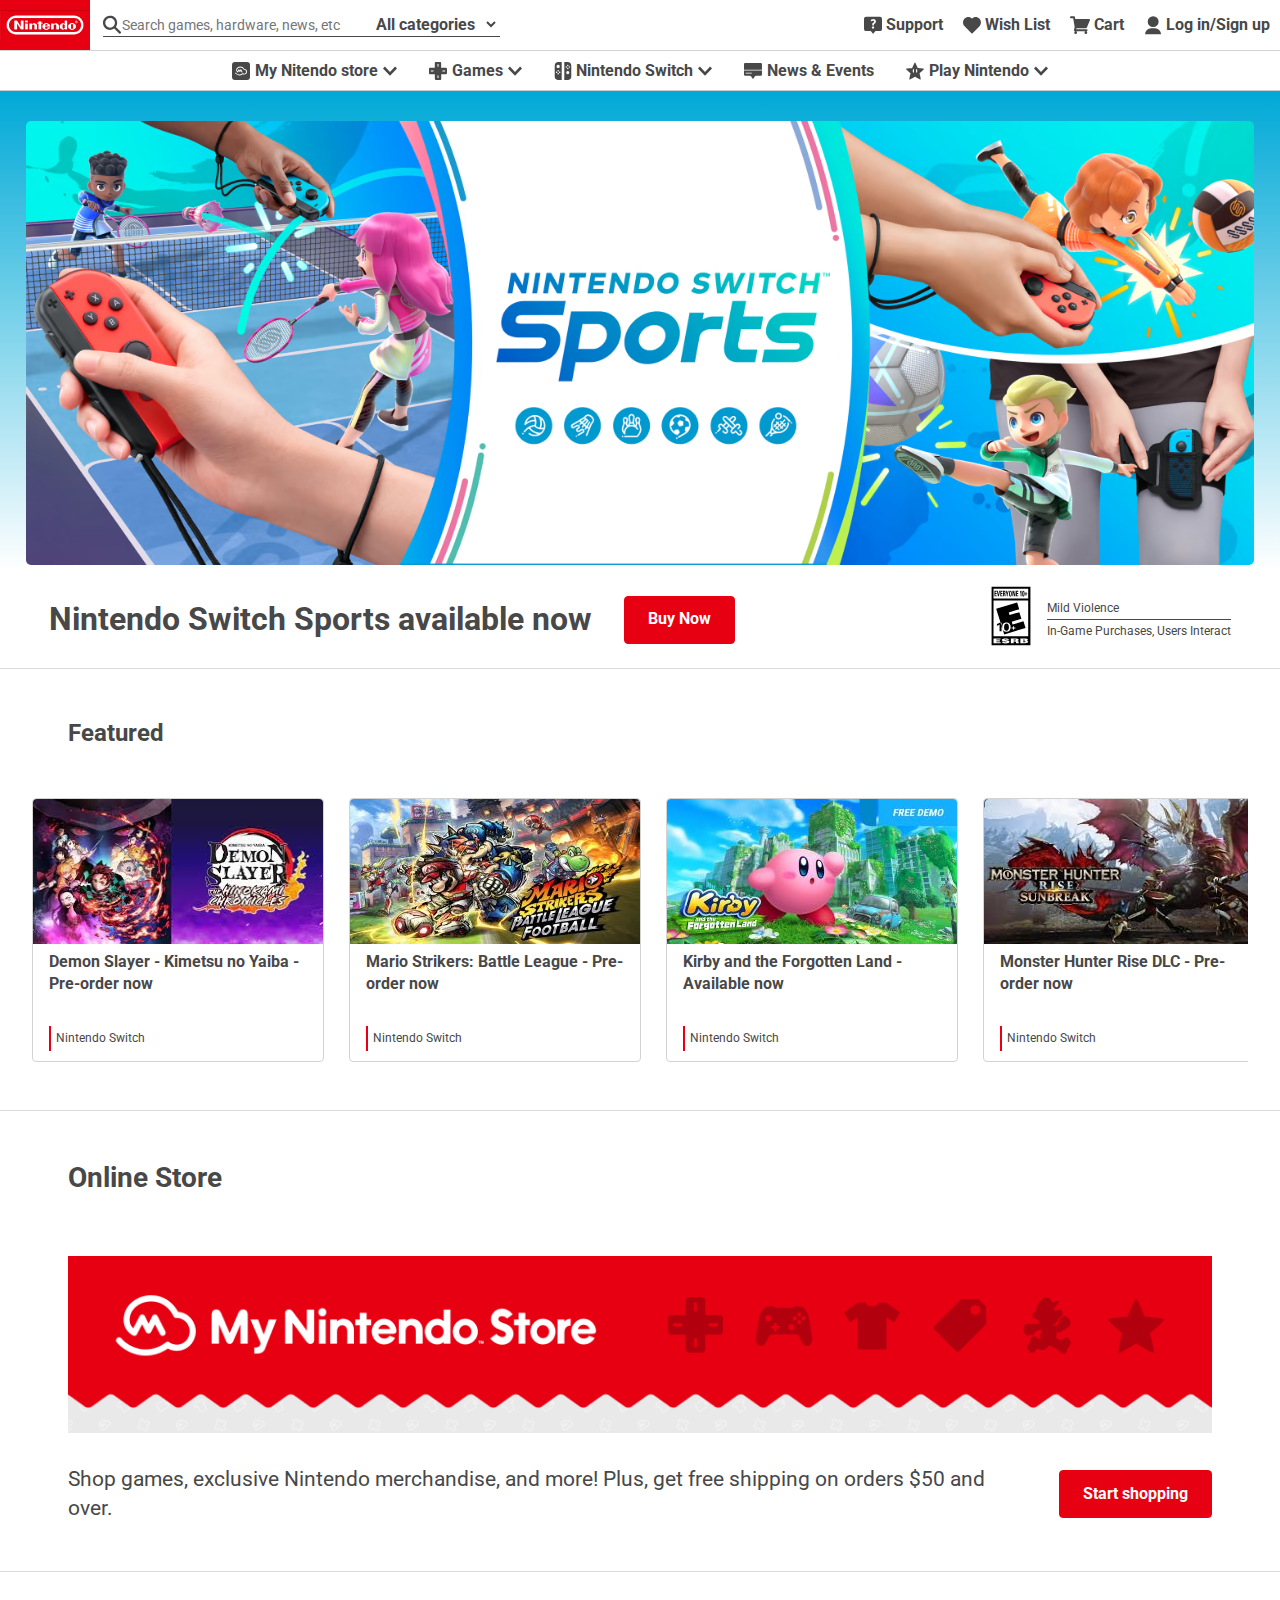
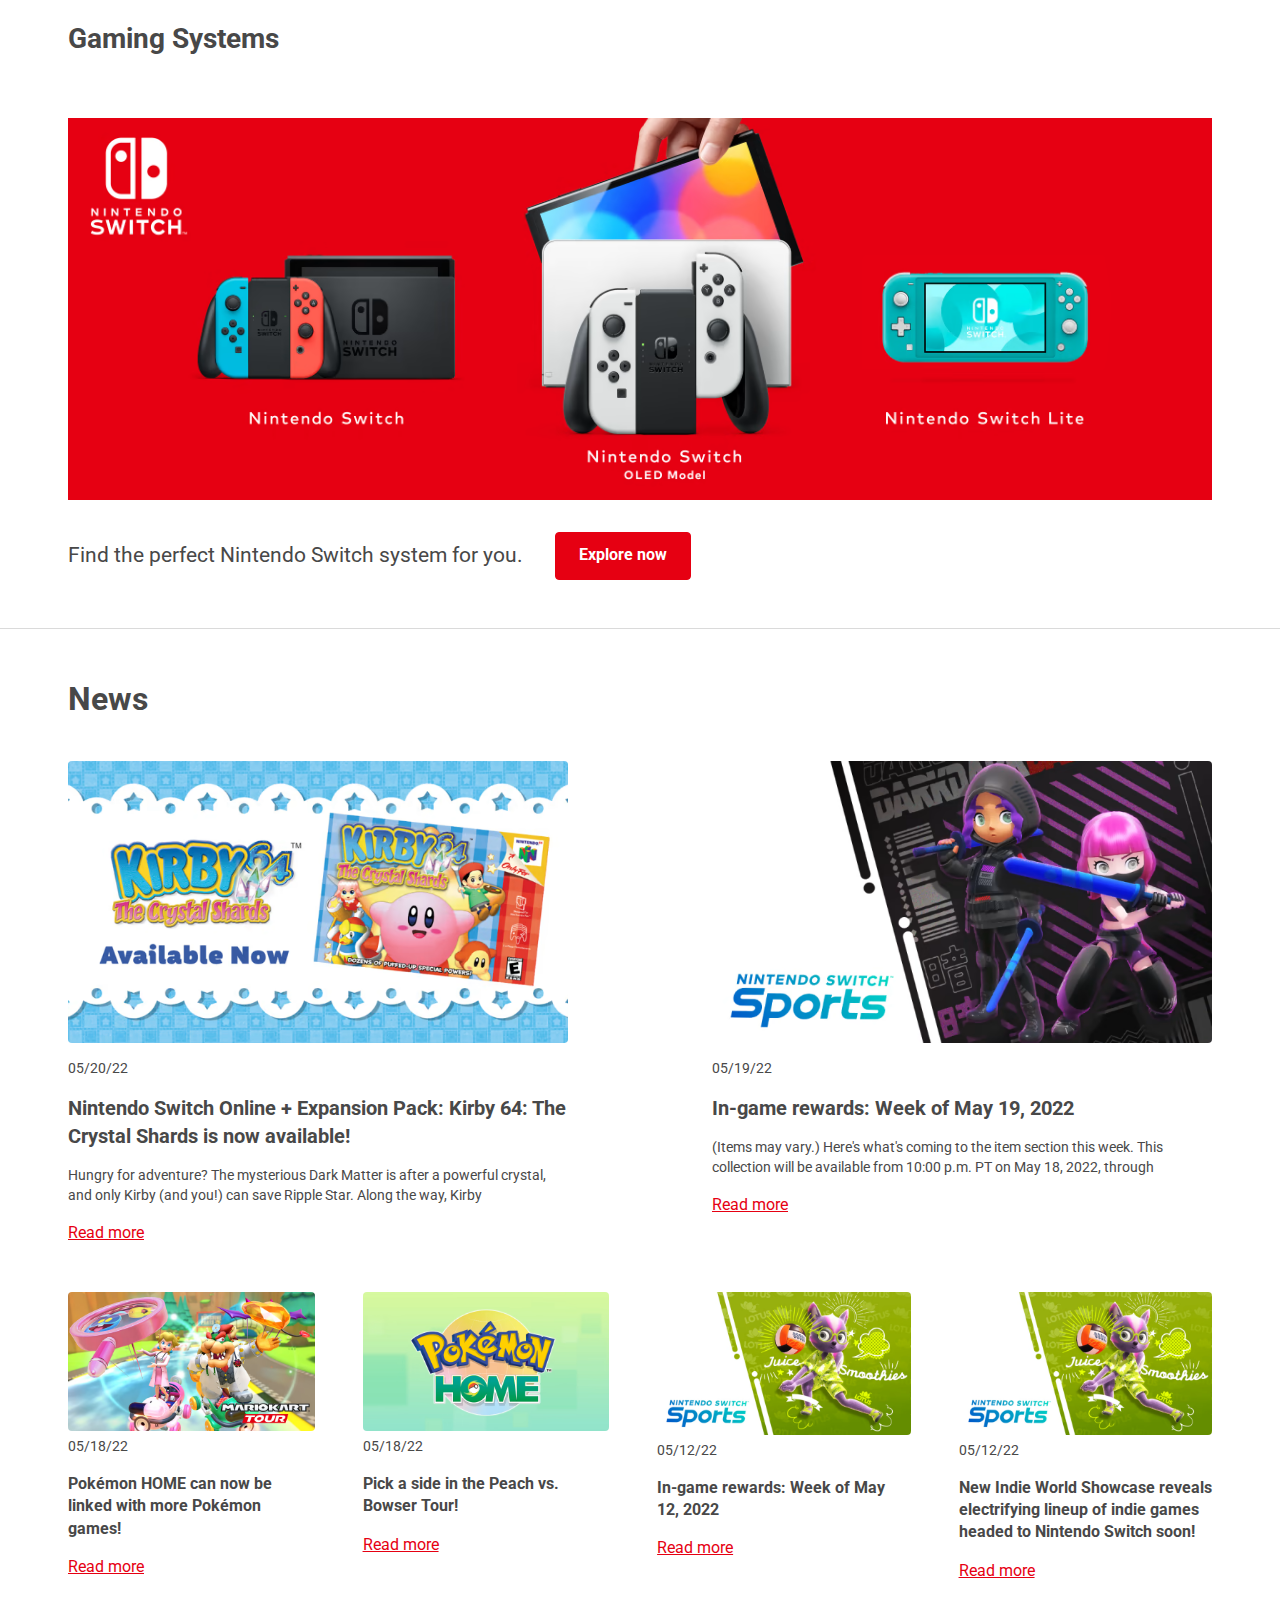
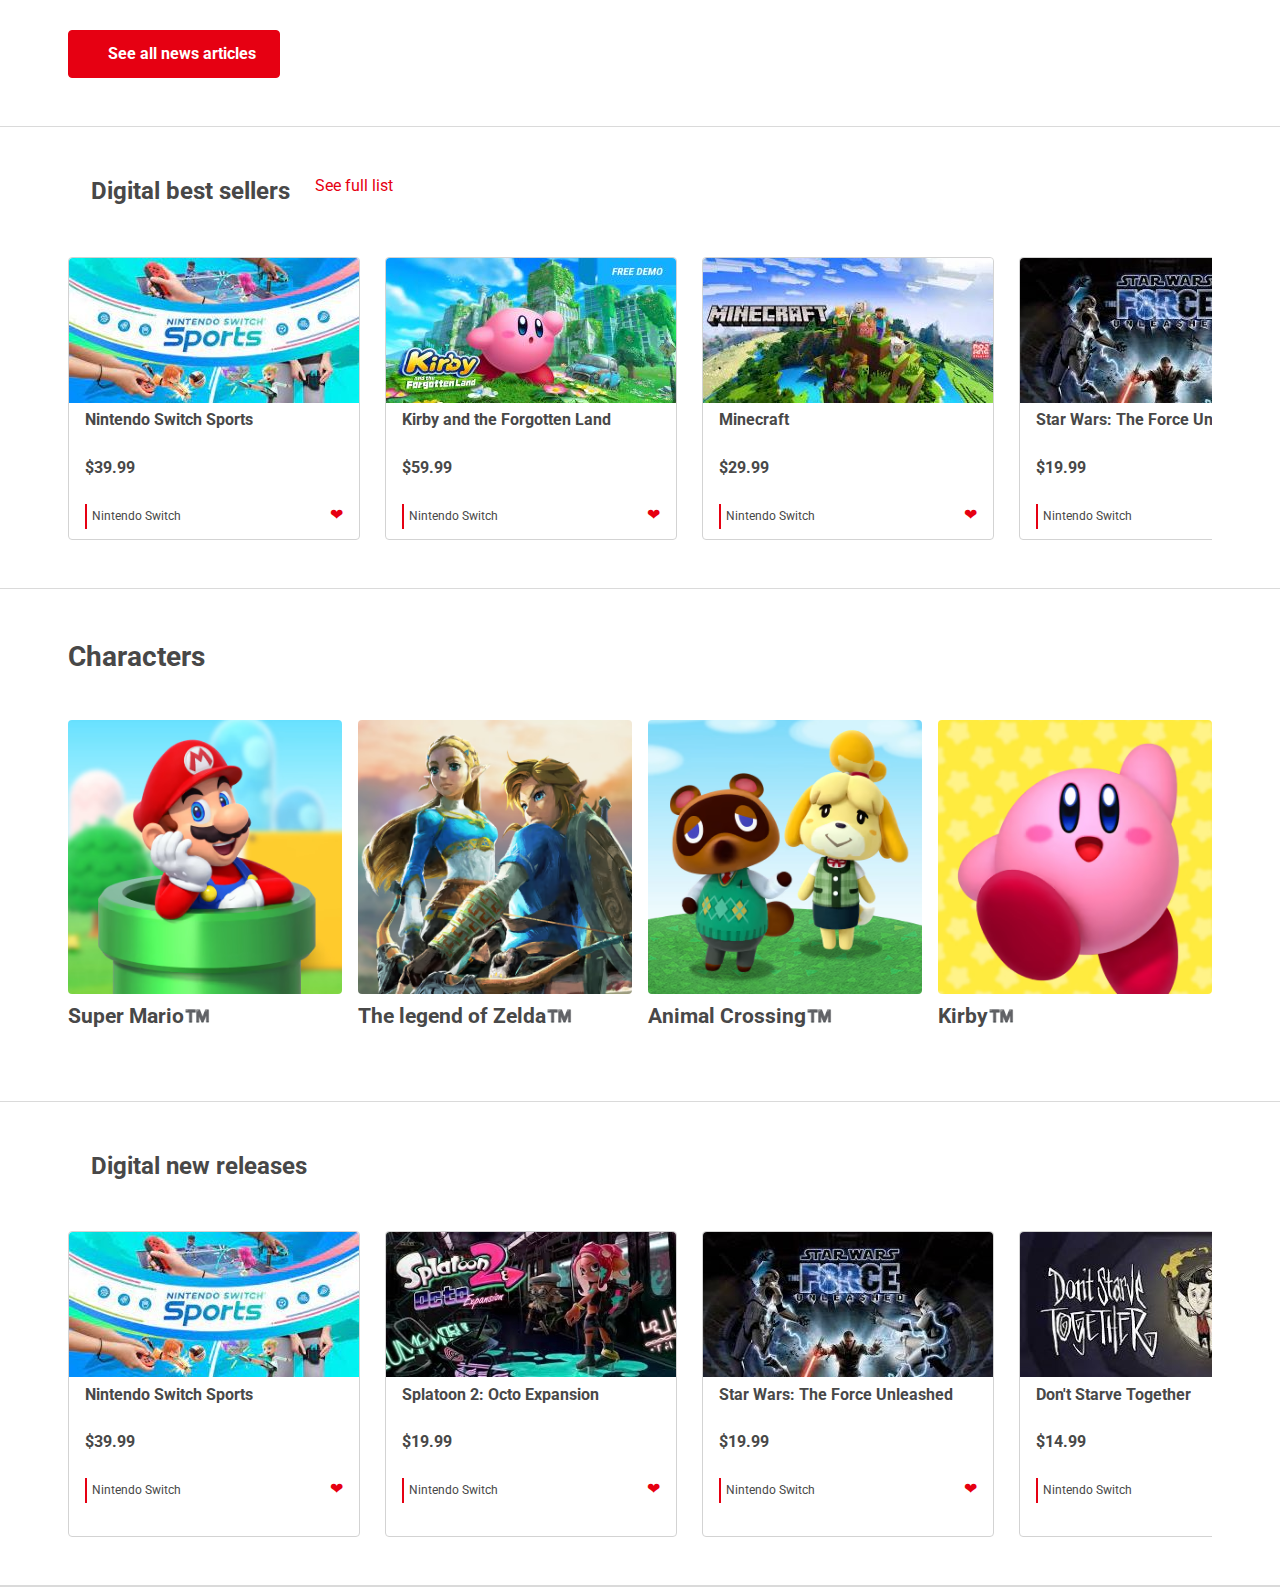
==== commit 3542d9f9: "Work Completed" ====
--- a/index.html
+++ b/index.html
@@ -1,676 +1,1142 @@
-<!DOCTYPE html>
-<html lang="en">
-
-<head>
-    <meta charset="UTF-8">
-    <meta http-equiv="X-UA-Compatible" content="IE=edge">
-    <meta name="viewport" content="width=device-width, initial-scale=1.0">
-    <link rel="preconnect" href="https://fonts.googleapis.com/%22%3E">
-    <link rel="preconnect" href="https://fonts.gstatic.com/" crossorigin>
-    <link href="https://fonts.googleapis.com/css2?family=Roboto:wght@100;300;400;700&display=swap" rel="stylesheet">
-    <link rel="stylesheet" href="css/style.css">
-    <link rel="stylesheet" href="css/news1-style.css">    
-    <link rel="stylesheet" href="body-section4.css">
-    <link rel="stylesheet" href="css/bannerstyles.css">
-    <link rel="stylesheet" href="css/cstyles.css">
-
-    <title>Nintendo</title>
-    <link rel="icon" href="Retro-Mario-icon.png" type="image/png" sizes="x-icon">
-
-</head>
-
-
-<body>
-
-
-    <section>   <!-- Inizio Carosello Featured-->
-        <div class="carosello1">
-            <div class="titolo1">
-                <div class="titolo">
-                    <h2>Featured</h2>
-                    </div>
-            </div>
-    
-            <div class="carosello">    
-           
-                <div class="card">
-                    <div class="img">
-                        <img src="assests-bodysection4/demon-slayer.jpg" alt="">
-                    </div>
-                    <div class="cardpadding">
-                        <a href="#" class="gioco"><b>Demon Slayer - Kimetsu no Yaiba - Pre-order now</b></a>
-                        <p class="switch">Nintendo Switch</p>
-                    </div>
-                </div>
-                <div class="card">
-                    <div class="img">
-                        <img src="assests-bodysection4/mario-strikers-battle-league-football.jpeg" alt="">
-                    </div>
-                    <div class="cardpadding">
-                        <a href="#" class="gioco"><b>Mario Strikers: Battle League - Pre-order now</b></a>
-                        <p class="switch">Nintendo Switch</p>
-                    </div>
-                </div>
-                <div class="card">
-                    <div class="img">
-                        <img src="assests-bodysection4/kirby.jpg" alt="">
-                    </div>
-                    <div class="cardpadding">
-                        <a href="#" class="gioco"><b>Kirby and the Forgotten Land - Available now</b></a>
-                        <p class="switch">Nintendo Switch</p>
-                    </div>
-                </div>
-                <div class="card">
-                    <div class="img">
-                        <img src="assests-bodysection4/monster-hunter.jpg" alt="">
-                    </div>
-                    <div class="cardpadding">
-                        <a href="#" class="gioco"><b>Monster Hunter Rise DLC - Pre-order now</b></a>
-                        <p class="switch">Nintendo Switch</p>
-                    </div>
-                </div>
-                <div class="card">
-                    <div class="img">
-                        <img src="assests-bodysection4/splatoon-2.jpg" alt="">
-                    </div>
-                    <div class="cardpadding">
-                        <a href="#" class="gioco"><b>Splatoon 2 Octo Expansion DLC - Available now</b></a>
-                        <p class="switch">Nintendo Switch</p>
-                    </div>
-                </div>
-            </div>
-        </div>
-        </section>    <!-- Fine Carosello Featured-->
-
-        <div class="dividerstyle">
-            <hr class="dividerline">
-        </div>
-  
-  <!-- ONLINE STORE SECTION -->
-    <section id="onlinestore">
-        <div class="onstr-container">
-            <div class="onstr-grid">
-                <h1> Online Store </h1>
-                <a href="index.html" class="onstr-imgwrapper">
-                    <div class="onstr-img">
-                        <img class="onstrpic" src="onstr-gamsys-images/onstrbanner.avif" alt="online store">
-                    </div>
-                </a>
-                <div class="onstr-descr">
-                    <p>Shop games, exclusive Nintendo merchandise, and more! Plus, get free shipping on orders $50 and over.</p>
-                </div>
-                <a href="" class="onstr-btn"><span>Start shopping</span></a>
-            </div>
-        </div>
-    </section>
-
-    <div class="dividerstyle">
-        <hr class="dividerline">
-    </div>
-
-    <!-- GAMING SYSTEMS SECTION-->
-
-    <section id="gamingsystems">
-        <div class="gamsys-container">
-            <div class="gamsys-grid">
-                <h1>Gaming Systems</h1>
-                <a href="" class="gamsys-imgwrapper">
-                    <div class="gamsys-img">
-                        <img class="gamsyspic" src="onstr-gamsys-images/gamsysbanner.avif" alt="gaming system">
-                    </div>
-                </a>
-                <div class="gamsys-descr">
-                    <p>Find the perfect Nintendo Switch system for you.</p>
-                </div>
-                <a href="" class="gamsys-btn"><span>Explore now</span></a>
-            </div>
-        </div>
-    </section>
-
-    <div class="dividerstyle">
-        <hr class="dividerline">
-    </div>
-
-   <!--News Section-->
-        <div class="news-section">
-            <div class="top-news">
-                <div class="News">
-                    <h1>News</h1>
-                </div>
-                <div class="news-top1">
-                    <div class="bigger-news1">
-                        <a href="#" class="a-news">
-                            <img src="assets-news/image01.avif" alt="" class="img-news">
-                            <div class="description-news-section">
-                                <div class="data-news">05/20/22</div>
-                                <div class="title-news">Nintendo Switch Online + Expansion Pack: Kirby 64: The Crystal
-                                    Shards is now available!</div>
-                                <div class="description-news">Hungry for adventure? The mysterious Dark Matter is after a
-                                    powerful crystal, and only Kirby (and you!) can save Ripple Star. Along the way, Kirby
-                                </div>
-                                <div class="description-more">Read more</div>
-                            </div>
-                        </a>
-                    </div>
-                    <div class="bigger-news1">
-                        <a href="#" class="a-news">
-                            <img src="assets-news/image02.avif" alt="" class="img-news">
-                            <div class="description-news-section">
-                                <div class="data-news">05/19/22</div>
-                                <div class="title-news">In-game rewards: Week of May 19, 2022</div>
-                                <div class="description-news">(Items may vary.) Here's what's coming to the item section
-                                    this week. This collection will be available from 10:00 p.m. PT on May 18, 2022, through
-                                </div>
-                                <div class="description-more">Read more</div>
-                            </div>
-                        </a>
-                    </div>
-                </div>
-            </div>
-            <div class="bot-news">
-                <div class="container-first2">
-                    <div class="bigger-news1">
-                        <a href="#" class="a-news">
-                            <img src="assets-news/image03.avif" alt="" class="img-news-bot">
-                            <div class="description-news-section">
-                                <div class="data-news">05/18/22</div>
-                                <div class="title-news-bot">Pokémon HOME can now be linked with more Pokémon games!</div>
-                                <div class="description-more">Read more</div>
-                            </div>
-                        </a>
-                    </div>
-                    <div class="bigger-news1">
-                        <a href="#" class="a-news">
-                            <img src="assets-news/image04.avif" alt="" class="img-news-bot">
-                            <div class="description-news-section">
-                                <div class="data-news">05/18/22</div>
-                                <div class="title-news-bot">Pick a side in the Peach vs. Bowser Tour!</div>
-                                <div class="description-more">Read more</div>
-                            </div>
-                        </a>
-                    </div>
-                </div>
-                <div class="container-second2">
-                    <div class="bigger-news1">
-                        <a href="#" class="a-news">
-                            <img src="assets-news/image06.avif" alt="" class="img-news-bot">
-                            <div class="description-news-section">
-                                <div class="data-news">05/12/22</div>
-                                <div class="title-news-bot">In-game rewards: Week of May 12, 2022</div>
-                                <div class="description-more">Read more</div>
-                            </div>
-    
-                        </a>
-                    </div>
-                    <div class="bigger-news1">
-                        <a href="#" class="a-news">
-                            <img src="assets-news/image06.avif" alt="" class="img-news-bot">
-                            <div class="description-news-section">
-                                <div class="data-news">05/12/22</div>
-                                <div class="title-news-bot">New Indie World Showcase reveals electrifying lineup of indie games
-                                    headed to Nintendo Switch soon!</div>
-                                <div class="description-more">Read more</div>
-                            </div>
-                        </a>
-                    </div>
-                </div>
-            </div>
-            <div id="news-pad">
-                <a href="" class="gamsys-btn"><img src="assets-news/chat-square-text-fill.svg">
-                <span>See all news articles</span></a>
-            </div>
-        </div>
-        <div class="dividerstyle">
-            <hr class="dividerline">
-        </div>
-        <!--End News Section-->
-  
-
-                                            <!-- Inizio Caroselli Digital  Best Sellers e New Releases-->
-    <section class="digital-best"> 
-        <div class="carosello2"> <!-- Carosello Digital best sellers-->
-            <div class="titolo">
-             <h2>Digital best sellers</h2>
-             <a href="#" class="see">See full list</a>
-            </div>
-    
-            <div class="carosello">
-                <div class="card-2">
-                    <div>
-                        <img src="assests-bodysection4/img-carosello.jpg" alt="">
-                    </div>
-                    <div class="cardpadding">
-                        <a href="#" class="gioco"><b>Nintendo Switch Sports</b></a>
-                    <div>
-                        <p class="price"><b>$39.99</b></p>
-                    </div>
-                    <div class="switch-hearth">
-                        <p class="switch">Nintendo Switch</p>
-                        <p class="hearth">&#x2764;</p>
-                    </div>
-                    </div>
-                </div>
-                <div class="card-2">
-                    <div>
-                        <img src="assests-bodysection4/kirby.jpg" alt=""></div>
-                    <div class="cardpadding">
-                        <a href="#" class="gioco"><b>Kirby and the Forgotten Land</b></a>
-                    <div>
-                        <p class="price"><b>$59.99</b></p>
-                    </div>
-                    <div class="switch-hearth">
-                        <p class="switch">Nintendo Switch</p>
-                        <p class="hearth">&#x2764;</p>
-                    </div>
-                    </div>
-                </div>
-                <div class="card-2">
-                    <div>
-                        <img src="assests-bodysection4/minecraft.jpg" alt=""></div>
-                    <div class="cardpadding">
-                        <a href="#" class="gioco"><b>Minecraft</b></a>
-                    <div>
-                        <p class="price"><b>$29.99</b></p>
-                    </div>
-                    <div class="switch-hearth">
-                        <p class="switch">Nintendo Switch</p>
-                        <p class="hearth">&#x2764;</p>
-                    </div>
-                    </div>
-                </div>
-                <div class="card-2">
-                    <div>
-                        <img src="assests-bodysection4/starwars-force.jpg" alt=""></div>
-                    <div class="cardpadding">
-                        <a href="#" class="gioco"><b>Star Wars: The Force Unleashed</b></a>
-                    <div>
-                        <p class="price"><b>$19.99</b></p>
-                    </div>
-                    <div class="switch-hearth">
-                        <p class="switch">Nintendo Switch</p>
-                        <p class="hearth">&#x2764;</p>
-                    </div>
-                    </div>
-                </div>
-                <div class="card-2">
-                    <div>
-                        <img src="assests-bodysection4/stardew-valley.jpg" alt=""></div>
-                    <div class="cardpadding">
-                        <a href="#" class="gioco"><b>Stardew Valley</b></a>
-                    <div>
-                        <p class="price"><b>$14.99</b></p>
-                    </div>
-                    <div class="switch-hearth">
-                        <p class="switch">Nintendo Switch</p>
-                        <p class="hearth">&#x2764;</p>
-                    </div>
-                    </div>
-                </div>
-                <div class="card-2">
-                    <div>
-                        <img src="assests-bodysection4/cuphead.png" alt=""></div>
-                    <div class="cardpadding">
-                        <a href="#" class="gioco"><b>Cuphead</b></a>
-                    <div>
-                        <p class="price"><b>$19.99</b></p>
-                    </div>
-                    <div class="switch-hearth">
-                        <p class="switch">Nintendo Switch</p>
-                        <p class="hearth">&#x2764;</p>
-                    </div>
-                    </div>
-                </div>
-                <div class="card-2">
-                    <div>
-                        <img src="assests-bodysection4/animal-crossing.jpg" alt=""></div>
-                    <div class="cardpadding">
-                        <a href="#" class="gioco"><b>Animal Crossing: New Horizons</b></a>
-                    
-                    <div>
-                        <p class="price"><b>$59.99</b></p>
-                    </div>
-                    <div class="switch-hearth">
-                        <p class="switch">Nintendo Switch</p>
-                        <p class="hearth">&#x2764;</p>
-                    </div>
-                    </div>
-                </div>
-                <div class="card-2">
-                    <div>
-                        <img src="assests-bodysection4/dontstarvetogether.jpg" alt=""></div>
-                    <div class="cardpadding">
-                        <a href="#" class="gioco"><b>Don't Starve Together</b></a>
-                    <div>
-                        <p class="price"><b>$14.99</b></p>
-                    </div>
-                    <div class="switch-hearth">
-                        <p class="switch">Nintendo Switch</p>
-                        <p class="hearth">&#x2764;</p>
-                    </div>
-                    </div>
-                </div>
-                <div class="card-2">
-                    <div>
-                        <img src="assests-bodysection4/cooking-simulator.jpg" alt=""></div>
-                    <div class="cardpadding">
-                        <a href="#" class="gioco"><b>Cooking Simulator</b></a>
-                    <div>
-                        <p class="price"><b>$19.99</b></p>
-                    </div>
-                    <div class="switch-hearth">
-                        <p class="switch">Nintendo Switch</p>
-                        <p class="hearth">&#x2764;</p>
-                    </div>
-                    </div>
-                </div>
-                <div class="card-2">
-                    <div>
-                        <img src="assests-bodysection4/pathway.jpg" alt=""></div>
-                    <div class="cardpadding">
-                        <a href="#" class="gioco"><b>Pathway</b></a>
-                    <div>
-                        <p class="price"><b>$15.99</b></p>
-                    </div>
-                    <div class="switch-hearth">
-                        <p class="switch">Nintendo Switch</p>
-                        <p class="hearth">&#x2764;</p>
-                    </div>
-                    </div>
-                </div>
-                <div class="card-2">
-                    <div>
-                        <img src="assests-bodysection4/monopoly.jpg" alt=""></div>
-                    <div class="cardpadding">
-                        <a href="#" class="gioco"><b>MONOPOLY for Nintendo Switch</b></a>
-                    <div>
-                        <p class="price"><b>$9.99</b></p>
-                    </div>
-                    <div class="switch-hearth">
-                        <p class="switch">Nintendo Switch</p>
-                        <p class="hearth">&#x2764;</p>
-                    </div>
-                    </div>
-                </div>
-                <div class="card-2">
-                    <div>
-                        <img src="assests-bodysection4/nba2k22.jpg" alt=""></div>
-                    <div class="cardpadding">
-                        <a href="#" class="gioco"><b>NBA 2K22</b></a>
-                    <div>
-                        <p class="price"><b>$9.59</b></p>
-                    </div>
-                    <div class="switch-hearth">
-                        <p class="switch">Nintendo Switch</p>
-                        <p class="hearth">&#x2764;</p>
-                    </div>
-                    </div>
-                </div>
-            </div>
-        </div>
-        </section>
-  
-  
-    <div class="dividerstyle">
-        <hr class="dividerline">
-    </div>
-  
-  
-    <!-- CHARACTERS SECTION -->
-
-    <section id="character-section">
-        <div class="char-maincontainer">
-            <div class="char-gridcontainer">
-                <h1 class="charcont-title"> Characters </h1>
-
-                <div class="char-wrapper">
-                    <a href="index.html" class="ch-mario">
-                        <div class="bg-img">
-                            <img src="chimages/mariobg.avif" alt="marioworld">
-                        </div>
-                        <div class="char-img">
-                            <img src="chimages/mario.avif" alt="marione">
-                        </div>
-                    </a>
-                    <h2 class="char-btmtitle"> Super Mario™️ </h2>
-                </div>
-
-                <div class="char-wrapper">
-                    <a href="index.html" class="ch-zelda">
-                        <div class="bg-img">
-                            <img src="chimages/zeldabg.avif" alt="zaldaworld">
-                        </div>
-                        <div class="char-img">
-                            <img src="chimages/zelda.avif" alt="linkone">
-                        </div>
-                    </a>
-                    <h2 class="char-btmtitle"> The legend of Zelda™️</h2>
-                </div>
-
-                <div class="char-wrapper">
-                    <a href="index.html" class="ch-ac">
-                        <div class="bg-img">
-                            <img src="chimages/acnhbg.avif" alt="acworld">
-                        </div>
-                        <div class="char-img">
-                            <img src="chimages/acnh.avif" alt="nookkone">
-                        </div>
-                    </a>
-                    <h2 class="char-btmtitle"> Animal Crossing™️</h2>
-                </div>
-
-                <div class="char-wrapper">
-                    <a href="index.html" class="ch-kirby">
-                        <div class="bg-img">
-                            <img src="chimages/kirbg.avif" alt="kirbworld">
-                        </div>
-                        <div class="char-img">
-                            <img src="chimages/kirby.avif" alt="kirbone">
-                        </div>
-                    </a>
-                    <h2 class="char-btmtitle"> Kirby™️</h2>
-                </div>
-
-
-            </div>
-        </div>
-    </section>
-
-    <div class="dividerstyle">
-        <hr class="dividerline">
-    </div>
-    
-        <section class="digital-new">
-        
-        <div class="carosello2"> <!-- Carosello Digital new releases-->
-            <div class="titolo">
-            <h2>Digital new releases</h2>
-            </div>
-    
-            <div class="carosello">
-                <div class="card-2">
-                    <div>
-                        <img src="assests-bodysection4/img-carosello.jpg" alt=""></div>
-                    <div class="cardpadding">
-                        <a href="#" class="gioco"><b>Nintendo Switch Sports</b></a>
-                    
-                    <div>
-                        <p class="price"><b>$39.99</b></p>
-                    </div>
-                    <div class="switch-hearth">
-                        <p class="switch">Nintendo Switch</p>
-                        <p class="hearth">&#x2764;</p>
-                    </div>
-                    </div>
-                </div>
-                <div class="card-2">
-                    <div>
-                        <img src="assests-bodysection4/splatoon-2.jpg" alt=""></div>
-                    <div class="cardpadding">
-                        <a href="#" class="gioco"><b>Splatoon 2: Octo Expansion</b></a>
-                    <div>
-                        <p class="price"><b>$19.99</b></p>
-                    </div>
-                    <div class="switch-hearth">
-                        <p class="switch">Nintendo Switch</p>
-                        <p class="hearth">&#x2764;</p>
-                    </div>
-                    </div>
-                </div>
-                <div class="card-2">
-                    <div>
-                        <img src="assests-bodysection4/starwars-force.jpg" alt=""></div>
-                    <div class="cardpadding">
-                        <a href="#" class="gioco"><b>Star Wars: The Force Unleashed</b></a>
-                    <div>
-                        <p class="price"><b>$19.99</b></p>
-                    </div>
-                    <div class="switch-hearth">
-                        <p class="switch">Nintendo Switch</p>
-                        <p class="hearth">&#x2764;</p>
-                    </div>
-                    </div>
-                </div>
-                <div class="card-2">
-                    <div>
-                        <img src="assests-bodysection4/dontstarvetogether.jpg" alt=""></div>
-                    <div class="cardpadding">
-                        <a href="#" class="gioco"><b>Don't Starve Together</b></a>
-                    
-                    <div>
-                        <p class="price"><b>$14.99</b></p>
-                    </div>
-                    <div class="switch-hearth">
-                        <p class="switch">Nintendo Switch</p>
-                        <p class="hearth">&#x2764;</p>
-                    </div>
-                    </div>
-                </div>
-                <div class="card-2">
-                    <div>
-                        <img src="assests-bodysection4/kirby.jpg" alt=""></div>
-                    <div class="cardpadding">
-                        <a href="#" class="gioco"><b>Kirby and the Forgotten Land</b></a>
-                    <div>
-                        <p class="price"><b>$59.99</b></p>
-                    </div>
-                    <div class="switch-hearth">
-                        <p class="switch">Nintendo Switch</p>
-                        <p class="hearth">&#x2764;</p>
-                    </div>
-                    </div>
-                </div>
-                <div class="card-2">
-                    <div>
-                        <img src="assests-bodysection4/nobody-saves-the-world.jpg" alt=""></div>
-                    <div class="cardpadding">
-                        <a href="#" class="gioco"><b>Nobody Saves the World</b></a>
-                    <div>
-                        <p class="price"><b>$24.99</b></p>
-                    </div>
-                    <div class="switch-hearth">
-                        <p class="switch">Nintendo Switch</p>
-                        <p class="hearth">&#x2764;</p>
-                    </div>
-                    </div>
-                </div>
-                <div class="card-2">
-                    <div>
-                        <img src="assests-bodysection4/lego-starwars.jpg" alt=""></div>
-                    <div class="cardpadding">
-                        <a href="#" class="gioco"><b>Lego Star Wars: The Skywalker Saga</b></a>
-                    <div>
-                        <p class="price"><b>$59.99</b></p>
-                    </div>
-                    <div class="switch-hearth">
-                        <p class="switch">Nintendo Switch</p>
-                        <p class="hearth">&#x2764;</p>
-                    </div>
-                    </div>
-                </div>
-                <div class="card-2">
-                    <div>
-                        <img src="assests-bodysection4/mlbtheshow.jpg" alt=""></div>
-                    <div class="cardpadding">
-                        <a href="#" class="gioco"><b>MLB The Show 22</b></a>
-                    
-                    <div>
-                        <p class="price"><b>$59.99</b></p>
-                    </div>
-                    <div class="switch-hearth">
-                        <p class="switch">Nintendo Switch</p>
-                        <p class="hearth">&#x2764;</p>
-                    </div>
-                    </div>
-                </div>
-                <div class="card-2">
-                    <div>
-                        <img src="assests-bodysection4/persona4.jpg" alt=""></div>
-                    <div class="cardpadding">
-                        <a href="#" class="gioco"><b>Persona 4 Arena Ultimax</b></a>
-                    <div>
-                        <p class="price"><b>$29.99</b></p>
-                    </div>
-                    <div class="switch-hearth">
-                        <p class="switch">Nintendo Switch</p>
-                        <p class="hearth">&#x2764;</p>
-                    </div>
-                    </div>
-                </div>
-                <div class="card-2">
-                    <div>
-                        <img src="assests-bodysection4/aztech.jpg" alt=""></div>
-                    <div class="cardpadding">
-                        <a href="#" class="gioco"><b>Aztech Forgotten Gods</b></a>
-                    <div>
-                        <p class="price"><b>$29.99</b></p>
-                    </div>
-                    <div class="switch-hearth">
-                        <p class="switch">Nintendo Switch</p>
-                        <p class="hearth">&#x2764;</p>
-                    </div>
-                    </div>
-                </div>
-                <div class="card-2">
-                    <div>
-                        <img src="assests-bodysection4/olliolliworld.jpg" alt=""></div>
-                    <div class="cardpadding">
-                        <a href="#" class="gioco"><b>OlliOlli World</b></a>
-                    <div>
-                        <p class="price"><b>$29.99</b></p>
-                    </div>
-                    <div class="switch-hearth">
-                        <p class="switch">Nintendo Switch</p>
-                        <p class="hearth">&#x2764;</p>
-                    </div>
-                    </div>
-                </div>
-                <div class="card-2">
-                    <div>
-                        <img src="assests-bodysection4/pokemon-arceus.jpg" alt=""></div>
-                    <div class="cardpadding">
-                        <a href="#" class="gioco"><b>Pokemon Legends: Arceus</b></a>
-                    <div>
-                        <p class="price"><b>$59.99</b></p>
-                    </div>
-                    <div class="switch-hearth">
-                        <p class="switch">Nintendo Switch</p>
-                        <p class="hearth">&#x2764;</p>
-                    </div>
-                    </div>
-                </div>
-            </div>
-        </div>
-        </section>   <!-- Fine Caroselli Digital  Best Sellers e New Releases-->
-
-    
-        <div class="dividerstyle">
-            <hr class="dividerline">
-        </div>
-
-    <div class="dividerstyle">
-        <hr class="dividerline">
-    </div>
-
-</body>
-
-</html>+
+<!DOCTYPE html>
+<html lang="en">
+
+<head>
+    <meta charset="UTF-8">
+    <meta http-equiv="X-UA-Compatible" content="IE=edge">
+    <meta name="viewport" content="width=device-width, initial-scale=1.0">
+    <link rel="preconnect" href="https://fonts.googleapis.com/%22%3E">
+    <link rel="preconnect" href="https://fonts.gstatic.com/" crossorigin>
+    <link href="https://fonts.googleapis.com/css2?family=Roboto:wght@100;300;400;700&display=swap" rel="stylesheet">
+
+    <link rel="stylesheet" href="css-bot-nav/style-bot-nav.css">
+    <link rel="stylesheet" href="css/style.css">
+    <link rel="stylesheet" href="top-navbar.css">
+
+    
+    <link rel="stylesheet" href="css/news1-style.css">    
+    <link rel="stylesheet" href="body-section4.css">
+    <link rel="stylesheet" href="css/bannerstyles.css">
+    <link rel="stylesheet" href="css/cstyles.css">
+
+    <title>Nintendo</title>
+    <link rel="icon" href="Retro-Mario-icon.png" type="image/png" sizes="x-icon">
+
+</head>
+
+
+<body>
+
+
+    <nav>
+
+      <!--top navbar-->
+        <div id="top-nav">
+            <div id="left-nav">
+                <div id="logo"><a href=""><img src="assets/Logo nintendo.png" alt="Logo Nintendo"></a></div>
+                <div id="searchbar"><svg data-name="Magnifying glass" xmlns="http://www.w3.org/2000/svg" viewBox="0 0 32 32" class="SearchInputstyles__SearchIcon-sc-n42o5d-1 eiSVUj" width="18" role="presentation" alt="" data-testid="MagnifyingGlassIcon" size="18" color="currentColor"><path d="M31.564 28.745l-8.73-8.73a12.66 12.66 0 1 0-2.804 2.834l8.715 8.715a1.5 1.5 0 0 0 2.114 0l.705-.705a1.5 1.5 0 0 0 0-2.114zm-18.966-7.433A8.611 8.611 0 1 1 21.21 12.7a8.62 8.62 0 0 1-8.612 8.612z" fill="currentColor"></path></svg>
+                    <input type="search" id="search" name="search" placeholder="Search games, hardware, news, etc">
+                    <select id="dropdown" name="dropdown">
+                    <option value="all categories">All categories</option>
+                    <option value="games">Games</option>
+                    <option value="hardware">Hardware</option>
+                    <option value="merchandise">Merchandise</option>
+                    <option value="news&events">News & Events</option>
+                    <option value="support">Support</option>
+                    </select>
+        <!--section trending-->
+                    <section class="trending">
+                        <ul id="hover">
+                            <li>Trending topics</li>
+                            <li><a href="#">Animal Crossing</a></li>
+                            <li><a href="#">Nintendo Switch</a></li>
+                            <li><a href="#">Nintendo Switch games</a></li>
+                            <li><a href="#">Zelda games</a></li>
+                            <li><a href="#">Pokemon games</a></li>
+                            <li>Top store products</li>
+                        </ul>
+                        <div id="cardcontainer">
+                            <div class="navcard">
+                                <a href="#"><img src="assets/Kirby.png" alt="Kirby">
+                                <div class="cardtitle">
+                                    <div>Kirby and the Forgotten Land</div>
+                                    <div class="switch">Nintendo Switch</div>
+                                </div>
+                                </a>
+                            </div>
+                            <div class="navcard">
+                                <a href="#"><img src="assets/Pokemon.png" alt="Pokemon Legends">
+                                <div class="cardtitle">
+                                    <div>Pokemon Legends: Arceus</div>
+                                    <div class="switch">Nintendo Switch</div>
+                                </div>
+                                </a>
+                            </div>
+                            <div class="navcard">
+                                <a href="#"><img src="assets/Metroid.png" alt="Metroid">
+                                <div class="cardtitle">
+                                    <div>Metroid: Dread</div>
+                                    <div class="switch">Nintendo Switch</div>
+                                </div>
+                                </a>
+                            </div>
+                            <div class="navcard">
+                                <a href="#"><img src="assets/Big brain.png" alt="Big Brain Academy">
+                                <div class="cardtitle">
+                                    <div>Big Brain Academy</div>
+                                    <div class="switch">Nintendo Switch</div>
+                                </div>
+                                </a>
+                            </div>
+                        </div>
+                    </section>
+        <!--end section trending-->
+                </div>
+            </div>
+                <ul id="right-nav">
+                    <li><a href="#"><svg xmlns="http://www.w3.org/2000/svg" viewBox="0 0 32 32" width="18" role="presentation" alt="" data-testid="SupportIcon" size="18" color="currentColor"><path d="M28.126.862H3.876A3.904 3.904 0 0 0 0 4.757v17.838a3.905 3.905 0 0 0 3.875 3.896h8.375c.125 0 .125 0 .125.125l3.626 4.397a.122.122 0 0 0 .125.125c.125 0 .125 0 .25-.125L20 26.616a.122.122 0 0 1 .124-.125h8.001A3.904 3.904 0 0 0 32 22.595V4.757A3.903 3.903 0 0 0 28.126.862zM17.954 20.91a2.018 2.018 0 0 1-.438.64 2.062 2.062 0 0 1-1.446.58 2.092 2.092 0 0 1-.802-.154 1.944 1.944 0 0 1-.652-.43 1.98 1.98 0 0 1-.427-.642 2.119 2.119 0 0 1-.001-1.59 1.97 1.97 0 0 1 .43-.65 2.055 2.055 0 0 1 .643-.432 2.078 2.078 0 0 1 1.613 0 2.152 2.152 0 0 1 .64.428l.002.001a2.045 2.045 0 0 1 .438 2.25zm2.964-10.055a4.505 4.505 0 0 1-.662 1.159 5.04 5.04 0 0 1-.861.844l-.822.622a6.01 6.01 0 0 0-.626.538.766.766 0 0 0-.231.426l-.303 1.923h-2.517l-.222-2.13a1.824 1.824 0 0 1 .193-1.127 3.152 3.152 0 0 1 .648-.812 7.965 7.965 0 0 1 .838-.658 6.94 6.94 0 0 0 .782-.626 3.116 3.116 0 0 0 .574-.716 1.726 1.726 0 0 0 .208-.873 1.287 1.287 0 0 0-.112-.55 1.213 1.213 0 0 0-.318-.414 1.482 1.482 0 0 0-.506-.275 2.946 2.946 0 0 0-1.628.018 3.595 3.595 0 0 0-.666.277 8.824 8.824 0 0 0-.49.294.966.966 0 0 1-1.483-.33l-.872-1.378.24-.212a8 8 0 0 1 .86-.657 6.234 6.234 0 0 1 1.023-.55 6.4 6.4 0 0 1 1.192-.37 6.63 6.63 0 0 1 3.248.15 4.301 4.301 0 0 1 1.475.826 3.736 3.736 0 0 1 .966 1.314 4.161 4.161 0 0 1 .34 1.703 4.304 4.304 0 0 1-.268 1.584z" fill="currentColor" fill-rule="evenodd"></path></svg> Support</a></li>
+                    <li><a href="#"><svg xmlns="http://www.w3.org/2000/svg" viewBox="0 0 32 32" width="18" role="presentation" alt="" data-testid="HeartIcon" size="18" color="currentColor"><path d="M22.3 1.3c-2.3 0-4.5 1-6.3 2.8-1.7-1.8-3.9-2.8-6.3-2.8C4.4 1.3 0 5.7 0 11.2c0 2.6 1.2 5.1 3.3 7.3L15 30.2c.3.3.6.4 1 .4.3 0 .7-.1 1-.4l11.6-11.6c1.5-1.8 3.3-4.3 3.3-7.5.1-5.4-4.3-9.8-9.6-9.8z" fill-rule="evenodd" clip-rule="evenodd" fill="currentColor"></path></svg> Wish List</a></li>
+                    <li><a href="#"><svg data-name="Shopping cart" xmlns="http://www.w3.org/2000/svg" viewBox="0 0 32 32" width="20" role="presentation" alt="" data-testid="ShoppingCartIcon" size="20" color="currentColor"><path fill="currentColor" d="M23.12 28.073a2.248 2.248 0 1 0 2.25-2.326h-.005a2.288 2.288 0 0 0-2.245 2.326zm2.397-7.29a1.728 1.728 0 0 0 1.498-.982l4.844-11.686a1.544 1.544 0 0 0-.15-1.551 1.593 1.593 0 0 0-1.349-.673H8.44l-.55-2.895A1.494 1.494 0 0 0 6.393 1.6H1.598A1.606 1.606 0 0 0 0 3.255a1.548 1.548 0 0 0 1.598 1.654h3.496L7.49 18.973l-1.098 4.706a1.67 1.67 0 0 0 .25 1.395 1.529 1.529 0 0 0 1.198.673h18.675a1.656 1.656 0 0 0 0-3.31H9.937l.4-1.654zm-18.726 7.29a2.248 2.248 0 1 0 2.25-2.326h-.005a2.288 2.288 0 0 0-2.245 2.326z"></path></svg> Cart</a></li>
+                    <li id="sidebar"><a href="#"><svg xmlns="http://www.w3.org/2000/svg" viewBox="0 0 32 32" width="18" role="presentation" alt="" data-testid="UserIcon" size="18" color="currentColor"><path d="M16.22 19.41A9.71 9.71 0 1 1 26 9.7a9.74 9.74 0 0 1-9.8 9.71M1.84 32a10.88 10.88 0 0 1 10.94-10.74h6.57A10.88 10.88 0 0 1 30.29 32H1.84" fill="currentColor"></path></svg> Log in/Sign up</a></li>
+        <!--aside-->
+                    <div id="aside">
+                    <div class="flex">
+                        <div class="font" id="asidetitle">Log in / Sign up</div>
+                    <button class="cancel">X</button>
+                    </div>
+                    <div id="picture">
+                        <img src="assets/characters.png" alt="Characters" style="width: 250px">
+                        <ul class="font" id="freeaccount">
+                            With a free account, you can
+                            <li>Shop online</li>
+                            <li>Earn My Nintendo points</li>
+                            <li>Save a Wish List</li>
+                        </ul>
+                    </div>
+                    <button class="redbutton">Log in</button>
+                    <button class="transparentbutton">Sign up</button>
+                    <button class="whitebutton"><svg viewBox="0 0 32 32" xmlns="http://www.w3.org/2000/svg" width="18" role="presentation" alt="" data-testid="ReceiptIcon" size="18" color="currentColor"><path d="M26 1.6L24 0l-2 1.6L20 0l-2 1.6L16 0l-2 1.6L12 0l-2 1.6L8 0 6 1.6 4 0v30.4L6 32l2-1.6 2 1.6 2-1.6 2 1.6 2-1.6 2 1.6 2-1.6 2 1.6 2-1.6 2 1.6 2-1.6V0l-2 1.6zM8 6h8v2H8V6zm16 20H8v-2h16v2zm0-4H8v-2h16v2zm0-4H8v-2h16v2zm0-4H8v-2h16v2z" fill="currentColor"></path></svg> Order status</button>
+                    <button class="whitebutton"><svg viewBox="0 0 32 32" xmlns="http://www.w3.org/2000/svg" width="18" role="presentation" alt="" data-testid="MyNintendoTileIcon" size="18" color="currentColor"><path d="M26.667 0H5.333A5.333 5.333 0 0 0 0 5.333v21.334A5.333 5.333 0 0 0 5.333 32h21.334A5.333 5.333 0 0 0 32 26.667V5.333A5.333 5.333 0 0 0 26.667 0zm-5.105 22.423a5.212 5.212 0 0 1-2.37-.602 10.482 10.482 0 0 1-13.67-1.608.803.803 0 0 1 1.228-1.036 8.866 8.866 0 0 0 11.914 1.04.803.803 0 0 1 .986-.005 3.461 3.461 0 0 0 5.41-2.888 3.495 3.495 0 0 0-3.39-3.416c-.016 0-.036 0-.063-.002a.962.962 0 0 0-.12.003.806.806 0 0 1-.778-.455 6.54 6.54 0 0 0-5.992-3.848c-2.82 0-5.738 1.802-5.738 4.819-.003.818.35 1.596.969 2.132l1.688-3.147a.803.803 0 0 1 1.423.015l.982 1.926.983-1.926a.8.8 0 0 1 .71-.438c.3 0 .574.164.716.428l2.076 3.933a.8.8 0 0 1-.03.804.802.802 0 0 1-1.391-.054l-1.353-2.564-.995 1.95a.803.803 0 0 1-1.431-.001l-1-1.96-1.384 2.58a.805.805 0 0 1-1.046.349 4.563 4.563 0 0 1-2.524-4.027C7.372 10.403 11.107 8 14.717 8a8.081 8.081 0 0 1 7.209 4.308 5.063 5.063 0 0 1-.363 10.115z" fill="currentColor" fill-rule="evenodd"></path></svg> My Nintendo</button>
+                    <button class="whitebutton"><svg viewBox="0 0 32 32" xmlns="http://www.w3.org/2000/svg" width="18" role="presentation" alt="" data-testid="GiftIcon" size="18" color="currentColor"><g fill="currentColor"><path d="M12.151 13.21c.204 0 .406-.035.599-.1.73-.171 1.2-.882 1.073-1.621a1.25 1.25 0 0 0-1.236-.739c-.203 0-.406.035-.598.1a1.417 1.417 0 0 0-1.073 1.621c.214.483.709.779 1.235.739zm-4.561 0a1.247 1.247 0 0 0 1.235-.739 1.414 1.414 0 0 0-1.073-1.62 1.84 1.84 0 0 0-.598-.1 1.247 1.247 0 0 0-1.235.738 1.415 1.415 0 0 0 1.073 1.62c.192.066.394.1.598.1z"></path><path d="M0 8.533v4.8h4.897c-.5-.664-.65-1.53-.4-2.324A2.724 2.724 0 0 1 7.154 9.25 3.257 3.257 0 0 1 9 9.817V5.333H3.2a3.197 3.197 0 0 0-3.2 3.2zm28.8-3.2H11v4.318a3.336 3.336 0 0 1 1.587-.401 2.724 2.724 0 0 1 2.657 1.76c.25.793.1 1.659-.4 2.323H32v-4.8a3.2 3.2 0 0 0-3.2-3.2zM14.52 16.908a.75.75 0 1 1-.91 1.192L11 16.106v10.56h17.8a3.196 3.196 0 0 0 3.2-3.199v-8.134H12.46l2.06 1.575zm-8.843 1.346a.749.749 0 0 1-.456-1.346l2.061-1.575H0v8.134a3.2 3.2 0 0 0 3.2 3.2H9V15.908L6.131 18.1c-.13.1-.29.154-.454.154z"></path></g></svg> Redeem code</button>
+                    <button class="whitebutton"><svg xmlns="http://www.w3.org/2000/svg" viewBox="0 0 32 32" width="18" role="presentation" alt="" data-testid="GearIcon" size="18" color="currentColor"><path d="M30.6 13.1h-2.4c-.3-1.4-.8-2.6-1.5-3.8l1.7-1.7c.5-.5.5-1.4 0-1.9l-2.1-2.1c-.5-.5-1.4-.5-1.9 0l-1.7 1.7c-1.2-.7-2.4-1.3-3.8-1.5V1.4c0-.7-.6-1.4-1.4-1.4h-3c-.7 0-1.4.6-1.4 1.4v2.4c-1.4.4-2.6.8-3.8 1.5L7.6 3.6c-.5-.5-1.4-.5-1.9 0L3.6 5.7c-.6.5-.6 1.4 0 1.9l1.7 1.7c-.7 1.2-1.3 2.4-1.5 3.8H1.3c-.7 0-1.4.6-1.4 1.4v3c0 .7.6 1.4 1.4 1.4h2.4c.3 1.4.8 2.6 1.5 3.8l-1.7 1.7c-.5.5-.5 1.4 0 1.9l2.1 2.1c.6.5 1.4.5 2 0l1.7-1.7c1.2.7 2.4 1.3 3.8 1.5v2.5c0 .7.6 1.4 1.4 1.4h3c.7 0 1.4-.6 1.4-1.4v-2.4c1.4-.3 2.6-.8 3.8-1.5l1.7 1.7c.5.5 1.4.5 1.9 0l2.1-2.1c.5-.5.5-1.4 0-1.9l-1.7-1.7c.7-1.2 1.3-2.4 1.5-3.8h2.4c.7 0 1.4-.6 1.4-1.4v-3c.1-.9-.6-1.5-1.4-1.5zM16 21.6c-3.1 0-5.6-2.5-5.6-5.6 0-3.1 2.5-5.6 5.6-5.6 3.1 0 5.6 2.5 5.6 5.6-.1 3.1-2.6 5.6-5.6 5.6z" fill-rule="evenodd" clip-rule="evenodd" fill="currentColor"></path></svg> Account settings</button>
+                </div>
+        <!--end aside-->
+            </ul>
+        </div>
+        <!--end top navbar-->
+
+        <!--start bottom nav-->
+        <div class="bottom-nav">
+           
+            <!--bottom nav buttons-->
+            <div class="nav-options">
+           
+
+                <!--bottom nav store button-->
+                <div class="store123">
+                
+                    <button  class="btn-stor" id="btn-store">
+                        <svg viewBox="0 0 32 32" xmlns="http://www.w3.org/2000/svg" width="18" role="presentation" alt="" data-testid="MyNintendoTileIcon" size="18" color="currentColor"><path d="M26.667 0H5.333A5.333 5.333 0 0 0 0 5.333v21.334A5.333 5.333 0 0 0 5.333 32h21.334A5.333 5.333 0 0 0 32 26.667V5.333A5.333 5.333 0 0 0 26.667 0zm-5.105 22.423a5.212 5.212 0 0 1-2.37-.602 10.482 10.482 0 0 1-13.67-1.608.803.803 0 0 1 1.228-1.036 8.866 8.866 0 0 0 11.914 1.04.803.803 0 0 1 .986-.005 3.461 3.461 0 0 0 5.41-2.888 3.495 3.495 0 0 0-3.39-3.416c-.016 0-.036 0-.063-.002a.962.962 0 0 0-.12.003.806.806 0 0 1-.778-.455 6.54 6.54 0 0 0-5.992-3.848c-2.82 0-5.738 1.802-5.738 4.819-.003.818.35 1.596.969 2.132l1.688-3.147a.803.803 0 0 1 1.423.015l.982 1.926.983-1.926a.8.8 0 0 1 .71-.438c.3 0 .574.164.716.428l2.076 3.933a.8.8 0 0 1-.03.804.802.802 0 0 1-1.391-.054l-1.353-2.564-.995 1.95a.803.803 0 0 1-1.431-.001l-1-1.96-1.384 2.58a.805.805 0 0 1-1.046.349 4.563 4.563 0 0 1-2.524-4.027C7.372 10.403 11.107 8 14.717 8a8.081 8.081 0 0 1 7.209 4.308 5.063 5.063 0 0 1-.363 10.115z" fill="currentColor" fill-rule="evenodd"></path></svg>
+                         <span class="span-bot-nav">My Nitendo store</span>
+                         <span class="arrow-animation-bot-nav">
+                             <svg xmlns="http://www.w3.org/2000/svg" viewBox="0 -5 32 32" width="14" role="presentation" alt="" data-testid="ChevronDownIcon" size="14" color="currentColor"><path fill-rule="evenodd" clip-rule="evenodd" fill="currentColor" d="M27.7 5.3L32 9.8 16 26.7 0 9.8l4.3-4.5L16 17.7z"></path></svg>
+                         </span>  
+                    </button>   
+                        
+               </div>   
+       
+                
+               <!--bottom nav games button-->
+                <div class="games-bot-nav">
+                    
+                    <button  class="btn-stor" id="btn-game-nav-bot">
+                        <svg xmlns="http://www.w3.org/2000/svg" viewBox="0 0 32 32" width="18" role="presentation" alt="" data-testid="DPadIcon" size="18" color="currentColor"><path d="M30.1 10.4h-8.5V1.9c0-1-.8-1.9-1.9-1.9h-7.5c-1 0-1.9.8-1.9 1.9v8.5H1.9c-1 0-1.9.8-1.9 1.9v7.5c0 1 .8 1.9 1.9 1.9h8.5v8.5c0 1 .8 1.9 1.9 1.9h7.5c1 0 1.9-.8 1.9-1.9v-8.5h8.5c1 0 1.9-.8 1.9-1.9v-7.5c-.1-1.1-.9-1.9-2-1.9zM7.5 16.9H3.8c-.5 0-.9-.4-.9-.9s.4-.9.9-.9h3.8c.5 0 .9.4.9.9s-.5.9-1 .9zm9.4 11.3c0 .5-.4.9-.9.9s-.9-.4-.9-.9v-3.8c0-.5.4-.9.9-.9s.9.4.9.9v3.8zm0-20.7c0 .5-.4.9-.9.9s-.9-.4-.9-.9V3.8c0-.5.4-.9.9-.9s.9.4.9.9v3.7zm11.3 9.4h-3.8c-.5 0-.9-.4-.9-.9s.4-.9.9-.9h3.8c.5 0 .9.4.9.9.1.5-.3.9-.9.9z" fill-rule="evenodd" clip-rule="evenodd" fill="currentColor"></path></svg>
+                        <span class="span-bot-nav">Games</span>
+                        <span class="arrow-animation-bot-nav">
+                            <svg xmlns="http://www.w3.org/2000/svg" viewBox="0 -5 32 32" width="14" role="presentation" alt="" data-testid="ChevronDownIcon" size="14" color="currentColor"><path fill-rule="evenodd" clip-rule="evenodd" fill="currentColor" d="M27.7 5.3L32 9.8 16 26.7 0 9.8l4.3-4.5L16 17.7z"></path></svg>
+                        </span>  
+                    </button> 
+               
+                </div>
+            
+
+                <!--bottom nav nintendo switch button-->   
+                <div class="nintendo-switch-nav-bot">
+                    
+                    <button  class="btn-stor" id="btn-switch-nav-bot">
+                        <svg xmlns="http://www.w3.org/2000/svg" viewBox="0 0 32 32" width="18" role="presentation" alt="" data-testid="SwitchIcon" size="18" color="currentColor"><path d="M13.54 0a.18.18 0 0 1 .17.17v31.66a.15.15 0 0 1-.17.17H8.11a6.86 6.86 0 0 1-6.85-6.8V6.74A6.81 6.81 0 0 1 8.11 0h5.43zm10.4 0a6.77 6.77 0 0 1 6.8 6.74V25.2a6.82 6.82 0 0 1-6.85 6.8h-5.43a.15.15 0 0 1-.17-.17V.17c0-.11.11-.17.22-.17h5.43zM7.49 19.6a1.26 1.26 0 1 0 0 2.51 1.32 1.32 0 0 0 1.31-1.25 1.28 1.28 0 0 0-1.31-1.26zm17-3.6a2.86 2.86 0 0 0-2.85 2.86A2.86 2.86 0 1 0 24.51 16zm-14.28.86a1.26 1.26 0 1 0 0 2.51 1.35 1.35 0 0 0 1.31-1.26 1.32 1.32 0 0 0-1.29-1.25zm-5.49 0a1.26 1.26 0 1 0 0 2.51 1.36 1.36 0 0 0 1.32-1.26 1.28 1.28 0 0 0-1.3-1.25zm2.75-2.69a1.26 1.26 0 1 0 0 2.52 1.37 1.37 0 0 0 1.33-1.26 1.28 1.28 0 0 0-1.31-1.26zm17-4a1.36 1.36 0 0 0-1.31 1.26 1.32 1.32 0 1 0 1.31-1.26zm-17-5.08a2.86 2.86 0 1 0 0 5.71 2.86 2.86 0 0 0 2.85-2.86 2.82 2.82 0 0 0-2.83-2.85zm19.77 2.4a1.26 1.26 0 1 0 1.31 1.25 1.32 1.32 0 0 0-1.29-1.25zm-5.43 0a1.26 1.26 0 1 0 1.31 1.25 1.29 1.29 0 0 0-1.29-1.25zm2.68-2.75A1.36 1.36 0 0 0 23.2 6a1.32 1.32 0 1 0 1.31-1.26z" fill="currentColor" fill-rule="evenodd"></path></svg>
+                        <span class="span-bot-nav">Nintendo Switch</span>
+                        <span class="arrow-animation-bot-nav">
+                            <svg xmlns="http://www.w3.org/2000/svg" viewBox="0 -5 32 32" width="14" role="presentation" alt="" data-testid="ChevronDownIcon" size="14" color="currentColor"><path fill-rule="evenodd" clip-rule="evenodd" fill="currentColor" d="M27.7 5.3L32 9.8 16 26.7 0 9.8l4.3-4.5L16 17.7z"></path></svg>
+                        </span>  
+                    </button> 
+               
+                </div>
+
+                <!--bottom nav news and events button--> 
+                <div class="nintendo-switch-nav-bot">
+                    
+                    <button  class="btn-stor" id="btn-switch-nav-bot">
+                        <svg xmlns="http://www.w3.org/2000/svg" viewBox="0 0 32 32" width="18" role="presentation" alt="" data-testid="NewsIcon" size="18" color="currentColor"><path fill="currentColor" d="M31.92 3.62a1.945 1.945 0 0 0-1.953-1.932H1.874A1.945 1.945 0 0 0-.08 3.62v10.068h32zm-32 11.692v7.201a2.027 2.027 0 0 0 1.954 1.998h8.711a2.777 2.777 0 0 1 2.178 1.073q2.97 4.736 3.315 4.728.344-.009 3.315-4.837a2.677 2.677 0 0 1 2.177-.964h8.398a2.027 2.027 0 0 0 1.953-1.998v-7.201zm14 5.15c0 .056-.07.1-.155.1H3.077c-.086 0-.156-.044-.156-.1v-1.051c0-.055.07-.1.156-.1h10.688c.086 0 .156.045.156.1z"></path></svg>
+                        <span class="span-bot-nav">News & Events</span>
+                    </button> 
+               
+                </div>
+
+                <!--bottom nav play nintendo button--> 
+                <div class="nintendo-switch-nav-bot">
+                    
+                    <button  class="btn-stor" id="btn-switch-nav-bot">
+                        <svg xmlns="http://www.w3.org/2000/svg" viewBox="0 0 32 32" width="18" role="presentation" alt="" data-testid="StarPlayNintendoIcon" size="18" color="currentColor"><path d="M18.9 19.1c-.9 0-1-1.5-1-3.4s0-3.5 1-3.4c.9.1 1.1 1.4 1.1 3.3-.1 2-.2 3.5-1.1 3.5m-5.8 0c-.9 0-1-1.6-1-3.4 0-1.9.2-3.2 1.1-3.3 1-.1 1 1.5 1 3.4-.1 1.8-.2 3.3-1.1 3.3M32 12.4c-.1-.3-1.4-.6-5.6-1.1-2.6-.3-5.1-.5-5.2-.5-.2 0-.4-.2-.5-.4-.6-1.6-1.3-3.3-2-4.8C17.1 1.8 16.4.7 15.9.7c-.4 0-1 1.1-2.8 5-1.1 2.4-2 4.8-2 4.8-.1.2-.3.4-.5.4 0 0-2.5.1-5.1.4-4.1.4-5.4.7-5.5 1-.1.4.8 1.3 3.9 4.2 1.9 1.8 3.9 3.4 3.9 3.4.2.1.2.3.2.4v.1s-.6 2.5-1.2 5.1c-.6 3-1.1 5.4-.7 5.7.4.4 1.8-.5 5.2-2.4 2.3-1.3 4.4-2.7 4.5-2.7.2-.1.4-.1.6 0 0 0 2.2 1.4 4.4 2.7 3.4 2 4.7 2.7 5.2 2.4.4-.3 0-2.1-.7-5.7-.5-2.6-1.2-5.1-1.2-5.1v-.1c0-.2.1-.3.2-.4 0 0 1.9-1.6 3.9-3.3 3-2.9 3.9-3.9 3.8-4.2" fill-rule="evenodd" clip-rule="evenodd" fill="currentColor"></path></svg>
+                        <span class="span-bot-nav">Play Nintendo</span>
+                        <span class="arrow-animation-bot-nav">
+                            <svg xmlns="http://www.w3.org/2000/svg" viewBox="0 -5 32 32" width="14" role="presentation" alt="" data-testid="ChevronDownIcon" size="14" color="currentColor"><path fill-rule="evenodd" clip-rule="evenodd" fill="currentColor" d="M27.7 5.3L32 9.8 16 26.7 0 9.8l4.3-4.5L16 17.7z"></path></svg>
+                        </span>  
+                    </button> 
+               
+                </div>
+            
+            </div>
+              
+             <!--bottom nav store section-->
+            <div class="store-bot-nav" id="stor-bot-nav"> 
+               
+                <!--store section: 1)part logo-->
+                <div class="logo-bot-nav">
+                    <div class="logo-img-bot-nav">
+                        <a href="#"><svg viewBox="0 0 135 18" xmlns="http://www.w3.org/2000/svg" width="188" role="presentation" alt="" data-testid="MyNintendoStoreLogoIcon" size="188" color="currentColor"><path d="M76.974 9.947c-.19-.58-.727-1.197-1.672-1.197-.67 0-1.337.342-1.632 1.197h3.304zm1.781.54c0 .641-.42.81-1.25.81h-3.862c.187.86.965 1.313 1.632 1.313.658 0 1.155-.24 1.561-.761l1.553.564c-.505 1.03-1.674 1.854-3.098 1.854-1.956 0-3.44-1.76-3.44-3.6 0-1.78 1.45-3.578 3.422-3.578 2.27 0 3.455 1.996 3.483 3.398zm4.316-3.397c-.713 0-1.35.298-1.738.784h-.02V7.3h-1.904v6.758h1.903v-3.29c0-1.314.692-1.88 1.477-1.88.545 0 1.375.357 1.375 1.686v3.48h1.903V10.43c0-2.273-1.52-3.339-2.996-3.339zM70.409 5.435H68.51v1.863h-1.27v1.593h1.27v5.165h1.9V8.891h1.286V7.298H70.41V5.435h-.001zm29.304 5.246c0-1.001-.773-1.816-1.724-1.816-.95 0-1.723.815-1.723 1.816 0 1.002.773 1.817 1.724 1.817.95 0 1.724-.815 1.724-1.817h-.001zm1.771-.002c0 1.978-1.564 3.588-3.494 3.588-1.931 0-3.494-1.61-3.494-3.588 0-1.98 1.563-3.59 3.494-3.59 1.93 0 3.494 1.612 3.494 3.59zm1.184 3.093l-.147-.518h-.267v.805h.183l-.006-.603.169.603h.132l.168-.603-.006.603h.183v-.805h-.268l-.141.518zM91.96 10.677c0-1.022-.736-1.83-1.732-1.83-.995 0-1.755.822-1.755 1.83s.76 1.829 1.755 1.829c.996 0 1.732-.808 1.732-1.829zm-.01-6.133h1.904v9.515H91.95v-.5h-.032c-.15.231-.854.708-1.753.708-1.877 0-3.458-1.617-3.458-3.59 0-1.973 1.58-3.588 3.458-3.588.9 0 1.602.474 1.753.705h.032v-3.25zM35.933 4.48c-.484 0-1.023.197-1.45 1.202-.292.69-2.296 5.375-2.296 5.375h-.038l-2.298-5.378c-.427-1.002-.994-1.198-1.45-1.198-.661 0-1.276.451-1.276 1.53v8.046h2.042V8.753h.04l1.903 4.464c.33.773.697.902 1.057.902.361 0 .729-.129 1.058-.902l1.903-4.464h.04v5.303h2.042V6.018c0-1.079-.56-1.54-1.277-1.54zm65.714 8.955h.153v.625h.2v-.625h.153v-.18h-.506v.18zm-59.967-1.95L40.086 7.29h-2.128l2.844 6.63c-.182.876-.727 1.218-1.488 1.218h-.279v1.687h.362c1.454 0 2.207-.269 2.66-1.412.112-.28 3.2-8.123 3.2-8.123h-2.143l-1.434 4.194zM17.73 5.156C16.182 2.24 13.406.515 10.203.515c-3.769 0-7.667 2.59-7.667 6.922 0 3.042 2.526 4.287 2.635 4.338a.825.825 0 0 0 1.091-.376l1.445-2.78 1.044 2.113c.144.29.431.472.747.472s.604-.182.747-.472l1.039-2.1 1.413 2.762a.826.826 0 0 0 1.132.362.88.88 0 0 0 .35-1.17l-2.166-4.237a.846.846 0 0 0-.749-.461.835.835 0 0 0-.74.472L9.498 8.435 8.473 6.36a.835.835 0 0 0-.739-.472.837.837 0 0 0-.748.456l-1.762 3.39C4.757 9.3 4.213 8.557 4.213 7.437c0-3.249 3.045-5.191 5.99-5.191 2.715 0 5.054 1.55 6.256 4.145.148.32.47.513.813.49.08-.005.11-.003.125-.003.028.002.049.002.066.002 2.086 0 3.54 1.94 3.54 3.68 0 2.11-1.605 3.763-3.652 3.763-.81 0-1.602-.338-1.998-.651a.815.815 0 0 0-1.028.005 9.116 9.116 0 0 1-5.639 1.965c-3.375 0-5.863-1.94-6.8-3.085a.82.82 0 0 0-1.182-.104.886.886 0 0 0-.1 1.219c.31.379 3.168 3.7 8.082 3.7 2.867 0 4.98-1.106 6.19-1.967a5.305 5.305 0 0 0 2.474.649c2.988 0 5.33-2.414 5.33-5.494 0-2.537-1.978-5.25-4.95-5.403zm39.372 8.902h1.903V7.297h-1.903v6.762zm6.802-6.969c-.713 0-1.35.298-1.738.784h-.02V7.3h-1.903v6.758h1.903v-3.29c0-1.314.69-1.88 1.476-1.88.545 0 1.375.357 1.375 1.686v3.48H66.9V10.43c0-2.273-1.521-3.339-2.997-3.339zm-5.85-2.972c-.615 0-1.112.514-1.112 1.147 0 .634.497 1.148 1.111 1.148s1.112-.514 1.112-1.148c0-.633-.498-1.147-1.112-1.147zm-4.332 6.308l-3.86-5.239c-.398-.54-.778-.706-1.086-.706-.727 0-1.11.453-1.11 1.101v8.474h2.043V8.173l3.86 5.24c.398.54.777.707 1.085.707.729 0 1.11-.453 1.11-1.102V4.545H53.72v5.882zm71.964-2.516h-.021v-.612h-1.902v6.758h1.902V11.01c0-1.28.667-2.01 1.694-2.01h.065V7.09c-.666 0-1.39.277-1.738.82zm-4.267 2.771c0-1.001-.773-1.815-1.724-1.815-.95 0-1.723.814-1.723 1.816 0 1 .773 1.815 1.724 1.815.95 0 1.723-.814 1.723-1.816zm1.77-.002c0 1.978-1.562 3.588-3.493 3.588-1.93 0-3.494-1.61-3.494-3.588 0-1.98 1.564-3.59 3.494-3.59 1.93 0 3.494 1.612 3.494 3.59zm-8.428-5.244h-1.898v1.863h-1.272v1.594h1.272v5.164h1.898V8.892h1.287V7.298h-1.287V5.435zm17.965 4.512c-.192-.579-.729-1.197-1.674-1.197-.669 0-1.324.342-1.62 1.197h3.294zm.53 1.35h-3.87c.235.871.987 1.311 1.639 1.311.66 0 1.156-.236 1.561-.76l1.556.565c-.506 1.028-1.675 1.854-3.1 1.854-1.955 0-3.441-1.76-3.441-3.6 0-1.78 1.452-3.578 3.422-3.578 2.272 0 3.457 1.995 3.485 3.398 0 .641-.42.81-1.252.81zm-21.82.08c0 1.374-1.178 2.962-3.155 2.962-1.562 0-2.744-.99-3.345-1.768l1.744-1.252c.474.495 1.071.866 1.651.866.51 0 .992-.331.992-.808 0-.674-.92-.933-1.922-1.324-1.7-.663-2.225-1.681-2.225-2.882 0-1.445 1.224-2.908 3.108-2.908 1.223 0 2.283.75 2.957 1.605l-1.609 1.162c-.506-.485-.943-.659-1.425-.659-.696 0-.98.433-.98.783 0 .732.972.95 1.927 1.322 1.93.748 2.284 1.858 2.284 2.9h-.001z" fill="currentColor" fill-rule="nonzero" mask="url(#b)"></path></svg></a>
+                    </div>
+                    <div class="logo-close-button-bot-nav">
+                        <a id="cls-btn-store"><svg viewBox="0 0 32 32" xmlns="http://www.w3.org/2000/svg" width="26" role="presentation" alt="" data-testid="CloseCircleIcon" size="26" color="currentColor"><path d="M16 0c8.837 0 16 7.163 16 16s-7.163 16-16 16S0 24.837 0 16 7.163 0 16 0zm5.735 8L16 13.735 10.265 8 8 10.265 13.735 16 8 21.735 10.265 24 16 18.265 21.735 24 24 21.735 18.265 16 24 10.265 21.735 8z" fill="currentColor" fill-rule="evenodd"></path></svg></a>
+                    </div>
+                    <div class="bot-nav-wave"></div>
+                </div>
+            
+                <!--store section: 2)part list-->
+                <div class="elements-list-bot-nav">
+                    <div class="item1-bot-nav">
+                        <div>   
+                            <button class="btn-stor" id="btn-stor1">
+                                <a href="" class="a-li-bot-nav">
+                                    <span class="icons-store-bot-nav"><svg xmlns="http://www.w3.org/2000/svg" viewBox="0 0 32 32" width="18" role="presentation" alt="" data-testid="DPadIcon" size="18" color="currentColor"><path d="M30.1 10.4h-8.5V1.9c0-1-.8-1.9-1.9-1.9h-7.5c-1 0-1.9.8-1.9 1.9v8.5H1.9c-1 0-1.9.8-1.9 1.9v7.5c0 1 .8 1.9 1.9 1.9h8.5v8.5c0 1 .8 1.9 1.9 1.9h7.5c1 0 1.9-.8 1.9-1.9v-8.5h8.5c1 0 1.9-.8 1.9-1.9v-7.5c-.1-1.1-.9-1.9-2-1.9zM7.5 16.9H3.8c-.5 0-.9-.4-.9-.9s.4-.9.9-.9h3.8c.5 0 .9.4.9.9s-.5.9-1 .9zm9.4 11.3c0 .5-.4.9-.9.9s-.9-.4-.9-.9v-3.8c0-.5.4-.9.9-.9s.9.4.9.9v3.8zm0-20.7c0 .5-.4.9-.9.9s-.9-.4-.9-.9V3.8c0-.5.4-.9.9-.9s.9.4.9.9v3.7zm11.3 9.4h-3.8c-.5 0-.9-.4-.9-.9s.4-.9.9-.9h3.8c.5 0 .9.4.9.9.1.5-.3.9-.9.9z" fill-rule="evenodd" clip-rule="evenodd" fill="currentColor"></path></svg></span>
+                                    <span class="span-bot-nav">Games</span>
+                                </a>
+                            </button>
+                        </div>
+                        <div>
+                            <ul>
+                                <li><a href="#" class="a-li-bot-nav">Nintendo Switch games</a></li>
+                                <li><a href="" class="a-li-bot-nav">New releases</a></li>
+                                <li><a href="" class="a-li-bot-nav">Sales & deals</a></li>
+                            </ul>
+                        </div>
+                   </div>
+                   
+                   <div class="item1-bot-nav">
+                        <div>   
+                           <button class="btn-stor" id="btn-stor1">
+                               <a href="" class="a-li-bot-nav">
+                                  <span class="icons-store-bot-nav"><svg viewBox="0 0 32 32" xmlns="http://www.w3.org/2000/svg" width="18" role="presentation" alt="" data-testid="ControllerIcon" size="18" color="currentColor"><path d="M27.136 12.803a1.187 1.187 0 1 1 0-2.373 1.187 1.187 0 0 1 0 2.373zm-2.506-2.17a1.186 1.186 0 1 1 0-2.372 1.186 1.186 0 0 1 0 2.372zm0 4.338a1.183 1.183 0 0 1-.837-2.022 1.183 1.183 0 0 1 2.022.838c0 .654-.53 1.184-1.185 1.184zm-2.507-2.168a1.185 1.185 0 1 1 0-2.37 1.185 1.185 0 0 1 0 2.37zm-1.903 5.692a1.805 1.805 0 1 1-.002-3.61 1.805 1.805 0 0 1 .002 3.61zm-6.805-1.805v.513a.255.255 0 0 1-.255.253c-.411-.002-.822-.003-1.233-.002a.1.1 0 0 0-.09.047.12.12 0 0 0-.015.059v1.233c0 .14-.112.253-.252.254h-1.027a.254.254 0 0 1-.253-.254l.001-1.233a.115.115 0 0 0-.017-.059.09.09 0 0 0-.087-.047c-.412 0-.824 0-1.234.002a.253.253 0 0 1-.253-.253v-1.028c0-.14.113-.252.253-.252l1.234.002a.108.108 0 0 0 .053-.015.093.093 0 0 0 .051-.09l-.001-1.235c0-.14.113-.253.253-.253h1.027c.14 0 .253.114.253.253l-.001 1.234c0 .028.01.055.03.075a.1.1 0 0 0 .075.03l1.233-.001c.14 0 .254.112.255.252v.515zm-6.4-3.269a1.804 1.804 0 1 1 0-3.608 1.804 1.804 0 0 1 0 3.608zm24.949 8.973c-.174-2.068-.594-4.118-.933-6.163-.335-2.022-.674-4.07-1.194-6.053a5.393 5.393 0 0 0-1.079-2.342.872.872 0 0 0-.209-.168c-.163-.254-.326-.89-.487-1.147-.813-1.227-2.611-1.557-3.946-1.725a4.29 4.29 0 0 0-2.24.06c-.417.166-.827.738-1.238.92-.256-.006-.51-.01-.762-.017a184.9 184.9 0 0 0-6.45-.023c-.685.008-1.379.013-2.075.028-.403-.177-.805-.746-1.213-.907a4.268 4.268 0 0 0-2.24-.06c-1.336.167-3.133.497-3.946 1.724-.16.256-.324.893-.487 1.147a.94.94 0 0 0-.21.168 3.594 3.594 0 0 0-.72 1.163 38.585 38.585 0 0 0-1.342 5.988C.83 17.023.456 19.076.188 21.126c-.231 1.777-.512 4.005.93 5.377.613.621 1.49.907 2.351.766a3.268 3.268 0 0 0 2.058-1.797c.489-.833.902-1.705 1.326-2.573.398-.816.847-1.933 1.851-2.112a10.19 10.19 0 0 1 1.755-.046h11.786c.849-.15 1.71.193 2.22.887a26.38 26.38 0 0 1 1.465 2.829c.81 1.551 1.999 3.54 4.066 2.644 1.864-.807 2.118-2.922 1.968-4.707z" fill="currentColor" fill-rule="evenodd"></path></svg></span>
+                                  <span class="span-bot-nav">Hardware</span>
+                                </a>
+                            </button>
+                        </div>
+                        <div>
+                            <ul>
+                                <li><a href="" class="a-li-bot-nav">Nintendo Switch system</a></li>
+                                <li><a href="" class="a-li-bot-nav">Joy-Con & controllers</a></li>
+                                <li><a href="" class="a-li-bot-nav">Cases & more</a></li>
+                                <li><a href="" class="a-li-bot-nav">Replacement parts</a></li>
+                            </ul>
+                        </div>
+                   </div>
+               
+                   <div class="item1-bot-nav">
+                        <div>   
+                             <button class="btn-stor" id="btn-stor1">
+                                <a href="" class="a-li-bot-nav">
+                                  <span class="icons-store-bot-nav"><svg viewBox="0 0 32 32" xmlns="http://www.w3.org/2000/svg" width="18" role="presentation" alt="" data-testid="TShirtIcon" size="18" color="currentColor"><path d="M7.735 29.333V11.101l-4.428 2.82L0 8.282l6.704-4.705a4.913 4.913 0 0 1 2.825-.891c.922 0 2.034-.005 2.66-.018.415 1.682 2.402 2.107 3.81 2.107 1.41 0 3.397-.425 3.812-2.107.626.013 1.738.019 2.66.018a4.906 4.906 0 0 1 2.825.891L32 8.281l-3.307 5.64-4.427-2.82v18.232H7.735z" fill="currentColor" fill-rule="evenodd"></path></svg></span>
+                                  <span class="span-bot-nav">Merchandise</span>
+                                </a>
+                             </button>
+                        </div>
+                        <div>
+                            <ul>
+                                <li><a href="" class="a-li-bot-nav">Apparel & accessories</a></li>
+                                <li><a href="" class="a-li-bot-nav">Home & office</a></li>
+                                <li><a href="" class="a-li-bot-nav">Plush</a></li>
+                                <li><a href="" class="a-li-bot-nav">Toys</a></li>
+                            </ul>
+                        </div>
+                    </div>
+              
+                    <div class="item1-bot-nav">
+                        <div>   
+                            <button class="btn-stor" id="btn-games">
+                                 <a href="" class="a-li-bot-nav">
+                                    <span class="icons-store-bot-nav"><svg viewBox="0 0 32 32" xmlns="http://www.w3.org/2000/svg" width="18" role="presentation" alt="" data-testid="StarFilledIcon" size="18" color="currentColor"><path d="M31.993 12.369c-.107-.34-1.43-.62-5.599-1.09-2.626-.297-5.15-.455-5.175-.456a.577.577 0 0 1-.504-.37 137.666 137.666 0 0 0-1.982-4.837C17.093 1.821 16.428.71 15.973.713c-.412-.005-1.027 1.122-2.767 4.975a112.804 112.804 0 0 0-2.014 4.781.58.58 0 0 1-.506.367c-.025.002-2.527.146-5.13.43-4.145.453-5.48.706-5.552 1.069-.073.398.774 1.333 3.88 4.163a114.143 114.143 0 0 0 3.921 3.393.58.58 0 0 1 .193.594c-.006.025-.645 2.472-1.183 5.06-.615 2.958-1.072 5.368-.709 5.66.447.364 1.796-.484 5.182-2.416A123.355 123.355 0 0 0 15.75 26.1a.58.58 0 0 1 .622 0c.022.014 2.163 1.355 4.448 2.68 3.45 1.998 4.747 2.668 5.163 2.42.422-.301.042-2.118-.706-5.708a121.87 121.87 0 0 0-1.189-5.106.58.58 0 0 1 .195-.595c.019-.015 1.946-1.588 3.873-3.333 3.055-2.765 3.932-3.734 3.837-4.09" fill="currentColor" fill-rule="evenodd"></path></svg></span>
+                                    <span class="span-bot-nav">Store exclusives</span>
+                                 </a>
+                            </button>
+                        </div>
+                        <div>
+                            <ul>
+                               <li><a href="" class="a-li-bot-nav">Exclusive products</a></li>
+                               <li><a href="" class="a-li-bot-nav">My Nintendo rewards</a></li>
+                               <li><a href="" class="a-li-bot-nav">Nintendo Switch Online offers</a></li>
+                            </ul>
+                        </div>
+                    </div>
+               
+                    <div class="item1-bot-nav">
+                        <div>   
+                            <button class="btn-stor" id="btn-stor1">
+                                <a href="" class="a-li-bot-nav">
+                                    <span class="icons-store-bot-nav"><svg viewBox="0 0 32 32" xmlns="http://www.w3.org/2000/svg" width="18" role="presentation" alt="" data-testid="CharacterIcon" size="18" color="currentColor"><path d="M29.399 25.007a5.387 5.387 0 0 0-.539-.329 1.978 1.978 0 0 0-1.844-1.78 2.688 2.688 0 0 0-2.383 1.43.834.834 0 0 0-1.218.222 20.438 20.438 0 0 0-2.64-1.37 6.13 6.13 0 0 0 .37-3.363c.58.065 1.117.116 1.27.12.347.02.692-.053 1-.211.632-.352 1.238-.75 1.813-1.189a.769.769 0 0 0 1.138-.814 3.835 3.835 0 0 0 2.865-2.689c.244-.795.047-1.342-.258-1.53a1.045 1.045 0 0 0-.975-1.343.963.963 0 0 0-1.241-.945c-.055-.397-.456-.644-.984-.546a2.55 2.55 0 0 0-1.647 1.42.916.916 0 0 0-1.11.15 2.786 2.786 0 0 0-.233 2.614c-.397-.14-.968.41-.606 1.097l-.347.215c-.171.11-.171.11-.562.078a10.434 10.434 0 0 1-2.21-.64 2.688 2.688 0 0 0 2.027-1.465.812.812 0 0 0 .597-1.159c.605-.206.944-.848.773-1.463a2.574 2.574 0 0 0 1.989-1.19c.992-1.84-.385-3.705-2.043-3.261a4.432 4.432 0 0 0-1.89 1.066c-.268-.679-.57-1.354-.808-1.909.902-.561 3.233-3.42 2.73-3.966-.493-.535-2.798.185-3.842.805A5.003 5.003 0 0 0 17.372.72c-.87-.87-2.28-1.046-3.887 0A10.588 10.588 0 0 0 9.48 7.816c-3.033 1.276-2.201 4.364 1.046 4.895.151.452.44.846.828 1.124-.78.219-.473 1.068.296 1.073-.944.073-1.88.22-2.802.438a.893.893 0 0 0-1.594.024 3.87 3.87 0 0 0-2.708-.288 2.192 2.192 0 0 0-1.826 2.44 1.252 1.252 0 0 0 .126 1.781.975.975 0 0 0 .757 1.458c-.183.918 1.05 1.592 2.657.532 1.05.977 2.412.052 2.599-1.652.457.248 1.007-.012 1.066-.689a19.002 19.002 0 0 1 2.963-.433c0 .493-.091.981-.27 1.44a3.973 3.973 0 0 0-.444 4.064.67.67 0 0 1-.223.187 14.946 14.946 0 0 0-.738-.363.681.681 0 0 0-.984-.609 1.634 1.634 0 0 0-2.02-.76 2.25 2.25 0 0 0-.649-.177.52.52 0 0 0-.548.231 7.972 7.972 0 0 0-.818 1.792.288.288 0 0 0 .084.333c.074.062.154.117.24.162a9.789 9.789 0 0 0-2.058 4.078c-.08.359-.045.583.126.691.183.123.38.226.585.307.196.98 1.08 1.67 2.079 1.622a3.013 3.013 0 0 0 2.417-2.06c.272.003.53-.12.698-.335a6.07 6.07 0 0 0 3.456.771 5.93 5.93 0 0 0 3.13-2.516 22.596 22.596 0 0 1 5.152 2.5c.054.52.51.903 1.03.867.36.859 1.445 1.358 2.015 1.007.223.083.45.154.68.211.328.077.377.04.526-.14.364-.457.667-.958.9-1.492.114-.259.125-.423.014-.546a1.667 1.667 0 0 0-.234-.193 8.894 8.894 0 0 0 2.529-4.01c.07-.329.013-.44-.164-.575" fill="currentColor" fill-rule="evenodd"></path></svg></span>
+                                    <span class="span-bot-nav">Characters</span>
+                                </a>
+                            </button>
+                        </div>
+                        <div>
+                            <ul>
+                               <li><a href="" class="a-li-bot-nav">Animal Crossing</a></li>
+                               <li><a href="" class="a-li-bot-nav">Kirby</a></li>
+                               <li><a href="" class="a-li-bot-nav">Mario</a></li>
+                               <li><a href="" class="a-li-bot-nav">The Legend of Zelda</a></li>
+                            </ul>
+                        </div>
+                    </div>
+               
+                    <div class="item1-bot-nav">
+                        <div>   
+                            <button class="btn-stor" id="btn-stor1">
+                                <a href="" class="a-li-bot-nav">
+                                    <span class="icons-store-bot-nav"><svg xmlns="http://www.w3.org/2000/svg" viewBox="0 0 32 32" width="18" role="presentation" alt="" data-testid="SalesTagIcon" size="18" color="currentColor"><path d="M16.5.4c.2-.3.6-.4 1-.4l9.4.2c.4 0 .7.2 1 .4l3.5 3.5c.3.3.4.6.4 1l.2 9.4c0 .4-.1.8-.4 1.1l-16 16c-.6.6-1.5.6-2.1 0L.4 18.5c-.6-.6-.6-1.5 0-2.1L16.5.4zm6.7 4.1c-1.2 1.2-1.2 3.1 0 4.3s3.1 1.2 4.3 0c1.2-1.2 1.2-3.1 0-4.3-1.2-1.2-3.2-1.2-4.3 0z" fill-rule="evenodd" clip-rule="evenodd" fill="currentColor"></path></svg></span>
+                                    <span class="span-bot-nav">Sales & deals</span>
+                                </a>
+                            </button>
+                        </div>
+                        <div>
+                            <ul>
+                               
+                            </ul>
+                        </div>
+                    </div>  
+               </div>                 
+
+                <!--store section: 3)part button Shop-->
+                <div class="button-bot-nav-animation">
+                  <a href=""><button type="button" id="shop-btn-bot-nav"><span id="shop-all-btn">Shop All</span></button></a>
+                </div>
+            </div>   
+
+            
+        
+         <!--bottom nav games section-->
+            <div class="game-bot-nav" id="games-bot-nav">
+
+                <div class="logo-close-btn-bot-nav">
+                    <a id="cls-btn-games-bot-nav" class="nav-btn-close"><svg viewBox="0 0 32 32" xmlns="http://www.w3.org/2000/svg" width="26" role="presentation" alt="" data-testid="CloseCircleIcon" size="26" color="currentColor"><path d="M16 0c8.837 0 16 7.163 16 16s-7.163 16-16 16S0 24.837 0 16 7.163 0 16 0zm5.735 8L16 13.735 10.265 8 8 10.265 13.735 16 8 21.735 10.265 24 16 18.265 21.735 24 24 21.735 18.265 16 24 10.265 21.735 8z" fill="currentColor" fill-rule="evenodd"></path></svg></a>
+                </div>
+
+               <!--games section: buttons-->
+               <div class="game-btns-bot-nav" id="btn-games-bot-nav">  
+                    <div class="games-bot-nav-btn">
+                        <button class="btn-games-bot-nav">
+                            <a href="#"> 
+                                <svg xmlns="http://www.w3.org/2000/svg" viewBox="0 0 32 32" width="42" role="presentation" alt="" data-testid="SwitchIcon" size="42" color="currentColor"><path d="M13.54 0a.18.18 0 0 1 .17.17v31.66a.15.15 0 0 1-.17.17H8.11a6.86 6.86 0 0 1-6.85-6.8V6.74A6.81 6.81 0 0 1 8.11 0h5.43zm10.4 0a6.77 6.77 0 0 1 6.8 6.74V25.2a6.82 6.82 0 0 1-6.85 6.8h-5.43a.15.15 0 0 1-.17-.17V.17c0-.11.11-.17.22-.17h5.43zM7.49 19.6a1.26 1.26 0 1 0 0 2.51 1.32 1.32 0 0 0 1.31-1.25 1.28 1.28 0 0 0-1.31-1.26zm17-3.6a2.86 2.86 0 0 0-2.85 2.86A2.86 2.86 0 1 0 24.51 16zm-14.28.86a1.26 1.26 0 1 0 0 2.51 1.35 1.35 0 0 0 1.31-1.26 1.32 1.32 0 0 0-1.29-1.25zm-5.49 0a1.26 1.26 0 1 0 0 2.51 1.36 1.36 0 0 0 1.32-1.26 1.28 1.28 0 0 0-1.3-1.25zm2.75-2.69a1.26 1.26 0 1 0 0 2.52 1.37 1.37 0 0 0 1.33-1.26 1.28 1.28 0 0 0-1.31-1.26zm17-4a1.36 1.36 0 0 0-1.31 1.26 1.32 1.32 0 1 0 1.31-1.26zm-17-5.08a2.86 2.86 0 1 0 0 5.71 2.86 2.86 0 0 0 2.85-2.86 2.82 2.82 0 0 0-2.83-2.85zm19.77 2.4a1.26 1.26 0 1 0 1.31 1.25 1.32 1.32 0 0 0-1.29-1.25zm-5.43 0a1.26 1.26 0 1 0 1.31 1.25 1.29 1.29 0 0 0-1.29-1.25zm2.68-2.75A1.36 1.36 0 0 0 23.2 6a1.32 1.32 0 1 0 1.31-1.26z" fill="currentColor" fill-rule="evenodd"></path></svg>
+                            </a>
+                        </button>
+                        <a href="#" class="a-games-bot-nav"><span class="span-games-bot-nav">Nintendo Switch <br>games</span></a>
+                    </div>
+                    
+                    <div class="games-bot-nav-btn">
+                        <button class="btn-games-bot-nav">
+                            <a href="#"> 
+                                <svg xmlns="http://www.w3.org/2000/svg" viewBox="0 0 44 34.22" width="42" role="presentation" alt="" data-testid="MegaphoneDarkIcon" size="42" color="currentColor"><path fill-rule="evenodd" fill="currentColor" d="M29.55 0a1.91 1.91 0 0 1 1.93 1.87V10h.21a4.87 4.87 0 0 1 4.82 4.89v.2A4.87 4.87 0 0 1 31.69 20h-.21v8.1a1.91 1.91 0 0 1-1.93 1.87L19 22.45h-4.61l1.13 8.62a3.24 3.24 0 0 1-3.31 3.15h-1.66a3.24 3.24 0 0 1-3.31-3.15l-1.13-8.62H3.4A3.59 3.59 0 0 1 0 18.71v-7.49a3.6 3.6 0 0 1 3.4-3.74H18.95zm8.2 20.81a.6.6 0 0 1 .85.05l4.12 4.61a.62.62 0 0 1 0 .86.59.59 0 0 1-.41.16.6.6 0 0 1-.44-.2l-4.17-4.61a.63.63 0 0 1 .05-.87zm-6.06-8.39h-.21v5.09h.21a2.42 2.42 0 0 0 2.41-2.44v-.2a2.43 2.43 0 0 0-2.41-2.45zM43.4 14a.62.62 0 0 1 0 1.23h-4.67a.62.62 0 0 1 0-1.23h4.67zM41.83 3a.59.59 0 0 1 .85 0 .62.62 0 0 1 0 .86l-4.08 4.6a.62.62 0 0 1-.45.2.61.61 0 0 1-.4-.16.63.63 0 0 1 0-.87z"></path></svg>
+                            </a>
+                        </button>
+                        <a href="#" class="a-games-bot-nav"><span class="span-games-bot-nav">New releases</span></a>
+                    </div>
+              
+                    <div class="games-bot-nav-btn">
+                        <button class="btn-games-bot-nav">
+                            <a href="#"> 
+                                <svg xmlns="http://www.w3.org/2000/svg" viewBox="0 0 32 32" xml:space="preserve" width="42" role="presentation" alt="" data-testid="CalendarIcon" size="42" color="currentColor"><path fill="currentColor" d="M21.8 19.1h5.6c.5 0 .9-.4.9-.9v-5.6c0-.5-.4-.9-.9-.9h-5.6c-.5 0-.9.4-.9.9v5.6c0 .5.4.9.9.9zm0 8.6h5.6c.5 0 .9-.4.9-.9v-5.6c0-.5-.4-.9-.9-.9h-5.6c-.5 0-.9.4-.9.9v5.6c0 .5.4.9.9.9zm1.6-20.3h1.5c.5 0 .9-.4.9-.9v-5c0-.5-.4-.9-.9-.9h-1.5c-.5 0-.9.4-.9.9v5c0 .5.4.9.9.9zm-16.3 0h1.5c.5 0 .9-.4.9-.9v-5c0-.5-.4-.9-.9-.9H7.1c-.5 0-.9.4-.9.9v5c0 .5.4.9.9.9zm6.1 20.3h5.6c.5 0 .9-.4.9-.9v-5.6c0-.5-.4-.9-.9-.9h-5.6c-.5 0-.9.4-.9.9v5.6c0 .5.4.9.9.9z"></path><path fill="currentColor" d="M29.5 4.3H27v2.2c0 1.2-.9 2.1-2.1 2.1h-1.5c-1.2 0-2.1-1-2.1-2.1V4.3H10.7v2.2c0 1.2-.9 2.1-2.1 2.1H7.1C5.9 8.6 5 7.6 5 6.5V4.3H2.5C1.1 4.3 0 5.4 0 6.7V29c0 1.4 1.1 2.5 2.5 2.5h27c1.4 0 2.5-1.1 2.5-2.5V6.7c0-1.3-1.1-2.4-2.5-2.4zm0 24.7h-27V10.4h27V29z"></path><path fill="currentColor" d="M13.2 19.1h5.6c.5 0 .9-.4.9-.9v-5.6c0-.5-.4-.9-.9-.9h-5.6c-.5 0-.9.4-.9.9v5.6c0 .5.4.9.9.9zm-8.6 8.6h5.6c.5 0 .9-.4.9-.9v-5.6c0-.5-.4-.9-.9-.9H4.6c-.5 0-.9.4-.9.9v5.6c0 .5.4.9.9.9zm0-8.6h5.6c.5 0 .9-.4.9-.9v-5.6c0-.5-.4-.9-.9-.9H4.6c-.5 0-.9.4-.9.9v5.6c0 .5.4.9.9.9z"></path></svg>
+                            </a>
+                        </button>
+                        <a href="" class="a-games-bot-nav"><span class="span-games-bot-nav">Coming soon</span></a>
+                    </div>
+               
+                    <div class="games-bot-nav-btn">
+                        <button class="btn-games-bot-nav">
+                            <a href=""> 
+                                <svg xmlns="http://www.w3.org/2000/svg" viewBox="0 0 32 32" width="42" role="presentation" alt="" data-testid="DPadIcon" size="42" color="currentColor"><path d="M30.1 10.4h-8.5V1.9c0-1-.8-1.9-1.9-1.9h-7.5c-1 0-1.9.8-1.9 1.9v8.5H1.9c-1 0-1.9.8-1.9 1.9v7.5c0 1 .8 1.9 1.9 1.9h8.5v8.5c0 1 .8 1.9 1.9 1.9h7.5c1 0 1.9-.8 1.9-1.9v-8.5h8.5c1 0 1.9-.8 1.9-1.9v-7.5c-.1-1.1-.9-1.9-2-1.9zM7.5 16.9H3.8c-.5 0-.9-.4-.9-.9s.4-.9.9-.9h3.8c.5 0 .9.4.9.9s-.5.9-1 .9zm9.4 11.3c0 .5-.4.9-.9.9s-.9-.4-.9-.9v-3.8c0-.5.4-.9.9-.9s.9.4.9.9v3.8zm0-20.7c0 .5-.4.9-.9.9s-.9-.4-.9-.9V3.8c0-.5.4-.9.9-.9s.9.4.9.9v3.7zm11.3 9.4h-3.8c-.5 0-.9-.4-.9-.9s.4-.9.9-.9h3.8c.5 0 .9.4.9.9.1.5-.3.9-.9.9z" fill-rule="evenodd" clip-rule="evenodd" fill="currentColor"></path></svg> 
+                            </a>
+                         </button>
+                        <a href="" class="a-games-bot-nav"><span class="span-games-bot-nav">Shop games</span></a>
+                    </div>
+                </div> 
+            
+            </div>
+
+
+             <!--bottom nav switch section-->
+             <div class="game-bot-nav" id="switch-bot-nav">
+
+                <div class="logo-close-btn-bot-nav">
+                    <a id="cls-btn-switch-bot-nav" class="nav-btn-close"><svg viewBox="0 0 32 32" xmlns="http://www.w3.org/2000/svg" width="26" role="presentation" alt="" data-testid="CloseCircleIcon" size="26" color="currentColor"><path d="M16 0c8.837 0 16 7.163 16 16s-7.163 16-16 16S0 24.837 0 16 7.163 0 16 0zm5.735 8L16 13.735 10.265 8 8 10.265 13.735 16 8 21.735 10.265 24 16 18.265 21.735 24 24 21.735 18.265 16 24 10.265 21.735 8z" fill="currentColor" fill-rule="evenodd"></path></svg></a>
+                </div>
+
+               <!--switch section: buttons-->
+               <div class="game-btns-bot-nav" id="btn-switch-bot-nav">  
+                    <div class="games-bot-nav-btn">
+                        <button class="btn-games-bot-nav" id="switch-btn-bigger">
+                            <a href="#"> 
+                              <img src="assets-bot-nav/lineup.avif" alt="icon" width="100%">
+                            </a>
+                        </button>
+                         <a href="#" class="a-games-bot-nav"><span class="span-games-bot-nav">Nintendo Switch lineup</span></a>
+                    </div>
+                
+                    <div class="games-bot-nav-btn">
+                        <button class="btn-games-bot-nav">
+                            <a href="#"> 
+                                <svg xmlns="http://www.w3.org/2000/svg" viewBox="0 0 65.62 43.47" width="42" role="presentation" alt="" data-testid="CompareArrowsIcon" size="42" color="currentColor"><path fill-rule="evenodd" fill="currentColor" d="M33.64 14.63L19.01 29.25l-3.65-3.66 8.41-8.41L0 17.31v-5.37l23.77.13-8.41-8.41L19.01 0l14.63 14.63zM31.98 28.84L46.6 43.47l3.66-3.66-8.41-8.41 23.77.12v-5.36l-23.77.13 8.41-8.41-3.66-3.66-14.62 14.62z"></path></svg>
+                            </a>
+                        </button>
+                        <a href="#" class="a-games-bot-nav"><span class="span-games-bot-nav">Compare system</span></a>
+                    </div>
+                    
+                    <div class="games-bot-nav-btn">
+                        <button class="btn-games-bot-nav">
+                            <a href="#"> 
+                                <svg xmlns="http://www.w3.org/2000/svg" viewBox="0 0 32 32" width="42" role="presentation" alt="" data-testid="NsoIcon" size="42" color="currentColor"><path fill="currentColor" d="M0 0v32h32V0zm8.785 9.232a3.7 3.7 0 0 1 3.7-3.7h3.154a.106.106 0 0 1 .106.106v14.218a.106.106 0 0 1-.106.106h-3.154a3.7 3.7 0 0 1-3.7-3.7zM6.767 26.596a2.034 2.034 0 1 1 2.064-2.034 2.05 2.05 0 0 1-2.064 2.034zm6.473-.124h-.677l-2.032-2.547v2.547h-.773v-3.82h.77l1.9 2.464v-2.464h.812zm4.025 0H14.35v-3.82h.82v3.075h2.094zm1.616 0h-.82v-3.82h.82zm-1.586-6.51a.105.105 0 0 1-.106-.106V5.626a.093.093 0 0 1 .094-.094h2.232a3.7 3.7 0 0 1 3.7 3.7v7.03a3.7 3.7 0 0 1-3.7 3.7zm6.178 6.51h-.676l-2.033-2.547v2.547h-.772v-3.82h.769l1.901 2.464v-2.464h.811zm4.27-3.075H25.41v.76h2.22v.707h-2.22v.863h2.333v.745H24.59v-3.82h3.154z"></path><path fill="currentColor" d="M6.767 23.306a1.257 1.257 0 1 0 1.214 1.256 1.236 1.236 0 0 0-1.214-1.256zm5.718-4.508h2.097V6.696h-2.097A2.536 2.536 0 0 0 9.95 9.232v7.03a2.536 2.536 0 0 0 2.536 2.536zm-.097-10.294a1.357 1.357 0 1 1-1.356 1.356 1.357 1.357 0 0 1 1.356-1.356zm7.655 3.506a1.459 1.459 0 1 0 1.46 1.458 1.459 1.459 0 0 0-1.46-1.458z"></path></svg>  
+                            </a>
+                        </button>
+                        <a href="" class="a-games-bot-nav"><span class="span-games-bot-nav">Online service</span></a>
+                    </div>
+              
+                    <div class="games-bot-nav-btn">
+                        <button class="btn-games-bot-nav">
+                            <a href="#"> 
+                                <img src="assets-bot-nav/procon.avif" alt="controller" width="100%">  
+                            </a>
+                        </button>
+                        <a href="#" class="a-games-bot-nav"><span class="span-games-bot-nav">Accessories</span></a>
+                    </div>
+               
+                    <div class="games-bot-nav-btn">
+                        <button class="btn-games-bot-nav">
+                            <a href=""> 
+                                <img src="assets-bot-nav/oled.avif" alt="console" width="100%">
+                            </a>
+                         </button>
+                        <a href="" class="a-games-bot-nav"><span class="span-games-bot-nav">Shop system</span></a>
+                    </div>
+                </div> 
+            
+            </div>
+
+       
+
+            <!--img under nav-->
+            <div class="under-bot-nav">
+                <div class="img-under-bot-nav">
+                    <a href="#" id="a-logo2-under-bot-nav"><img src="assets-bot-nav/logo3-bot-nav.avif" alt="" id="logo123"></a>
+                </div>
+                <div id="description-under-bot-nav">
+                    <div class="description-under-bot-nav-left">
+                       <h1>Nintendo Switch Sports available now</h1> 
+                       <!--<button id="btn-under-bot-nav">id="btn-a-bot-nav"-->
+                           <a href="#"  class="gamsys-btn"><span>Buy Now</span></a>
+                        <!--</button>-->
+                   </div>
+                    <div id="description-unser-bot-nav-right"><a href="#" id="a-bot-nav-right">
+                        <svg xmlns="http://www.w3.org/2000/svg" viewBox="0 0 39.68 59.53" width="40" height="60" role="img" title="Everyone 10+"><defs><style>.cls-1{fill:#fff}</style></defs><g id="Layer_2" data-name="Layer 2"><g id="Layer_1-2" data-name="Layer 1"><path class="cls-1" d="M39.69 0H0v59.53h39.69V0z"></path><path d="M39.11.64v58.25H.58V.64h38.53"></path><path class="cls-1" d="M2.52 2.71H36.9v9.66H2.52zM2.5 14.47h34.4v35.51H2.5zm.01 42.32v-4.71h6.9v1.1H5.28v.67h3.5v1.1h-3.5v.74h4.29v1.1H2.51zm12.93-3.34a.52.52 0 00-.4-.32 2.53 2.53 0 00-.72-.09c-.61 0-.88.1-.88.28 0 .69 4.87.26 4.87 2 0 1.09-1.64 1.63-4 1.63s-3.7-.73-3.75-1.58h2.65a.69.69 0 00.46.37 2.52 2.52 0 00.79.12c.69 0 1.16-.12 1.16-.35 0-.71-4.88-.22-4.88-2 0-1 1.56-1.5 3.67-1.5 2.35 0 3.43.66 3.63 1.49zm7.02.67h1.09c.86 0 1.32-.12 1.32-.45s-.47-.49-1.11-.49h-1.3zm0 1v1.64h-2.77v-4.68h4c2.82 0 3.75.43 3.75 1.34 0 .55-.44 1-1.43 1.16.9.18 1.44.29 1.44 1.24 0 .61 0 .83.29.83v.14h-2.81a1.83 1.83 0 01-.14-.82c0-.62-.19-.82-1.48-.82zm9.45-1.94V54h1.16c.55 0 1-.14 1-.41s-.54-.38-1.13-.38zm0 1.64v.87h1.21c.69 0 1.21-.08 1.21-.43s-.65-.44-1.53-.44zm-2.77 2v-4.74h4c1.9 0 3.42.25 3.42 1.18 0 .49-.57.84-1.1 1 .91.13 1.4.57 1.4 1.08 0 1.05-1.44 1.42-3.64 1.42z"></path><path d="M21.88 41.26H20.4v.81h1.48v1.44h.84v-1.44h1.48v-.81h-1.48v-1.44h-.84zm-2.36-.37c0-2.86-1.54-4.56-4.08-4.56-3.45 0-4.29 2.35-4.29 4.56 0 2.7 1.35 4.56 4.18 4.56s4.19-1.86 4.19-4.56M5.11 22.68l20.83-6.22 2.06 6.6-10.41 3.11.85 2.7L28.09 26l2.08 6.59-9.64 2.88.9 2.84 10.78-3.22 2.09 6.59L13.13 48l-8-25.32m.77 16.69a7 7 0 002.59-1.25V45h2v-8.63H8.54A6.88 6.88 0 015.9 37.7v1.67"></path><path d="M13 40.81c0-2.89 1.16-3.56 2.47-3.56 1.47 0 2.3 1.11 2.3 3.64 0 1.58-.44 3.52-2.32 3.51s-2.52-1.48-2.45-3.59M3.48 10.28V4.8h2.15v.84H4.31V7h1.22v.84H4.31v1.6h1.36v.84zM5.89 4.8h.86l.61 4 .69-4h.81l-1 5.48h-1zm3.35 5.48V4.8h2.14v.84h-1.32V7h1.22v.84h-1.22v1.6h1.37v.84zm3.53 0h-.83V4.8h1.53a.77.77 0 01.67.37 1.94 1.94 0 01.25 1.07 2.12 2.12 0 01-.17.88.77.77 0 01-.56.46h.18a.6.6 0 01.24.14.83.83 0 01.2.31 1.5 1.5 0 01.09.58v.87a3.48 3.48 0 000 .47 1.23 1.23 0 000 .29h-.8a1.54 1.54 0 01-.09-.52v-1a1.45 1.45 0 00-.06-.39.52.52 0 00-.17-.26A.53.53 0 0013 8h-.21zm0-3.11h.36a.28.28 0 00.2-.08.55.55 0 00.14-.19 1.1 1.1 0 00.06-.26 1.32 1.32 0 000-.27 1 1 0 00-.11-.56.36.36 0 00-.31-.17h-.36zm2.86 1.21l-1-3.58h.9l.59 2.32.63-2.32h.84l-1.1 3.58v1.9h-.83zm3.63 1.99a1.18 1.18 0 01-.79-.24 1.37 1.37 0 01-.4-.63 4 4 0 01-.15-.91v-2a4 4 0 01.15-.91 1.37 1.37 0 01.4-.63 1.18 1.18 0 01.79-.24A1.16 1.16 0 0120 5a1.29 1.29 0 01.4.63 3.15 3.15 0 01.15.91v2a3.15 3.15 0 01-.15.91 1.29 1.29 0 01-.4.63 1.16 1.16 0 01-.74.29zm0-.82a.37.37 0 00.27-.11.75.75 0 00.16-.37 3.22 3.22 0 00.07-.62V6.63a3.22 3.22 0 00-.07-.63.75.75 0 00-.16-.36.34.34 0 00-.27-.12.35.35 0 00-.28.12.86.86 0 00-.16.36 4.29 4.29 0 00-.07.62v1.82a4.29 4.29 0 00.07.62.85.85 0 00.16.37.38.38 0 00.28.12zm2.01.73V4.8h1.11l1.05 3.8V4.8h.77v5.48h-1.08l-1.07-4v4zm3.63 0V4.8h2.15v.84h-1.33V7h1.22v.84h-1.22v1.6h1.37v.84zm3.86-4.61a3.44 3.44 0 00.4-.37 2.27 2.27 0 00.34-.48h.72v5.46h-.82v-4.2a3.26 3.26 0 01-.31.33l-.33.28zm3.36-.92a1.09 1.09 0 01.57.14 1 1 0 01.33.47 3.47 3.47 0 01.16.86V8.7a4.31 4.31 0 01-.13.89 1.24 1.24 0 01-.34.56.84.84 0 01-.6.2.81.81 0 01-.6-.2 1.24 1.24 0 01-.34-.56 4.31 4.31 0 01-.13-.89V6.22a3.47 3.47 0 01.16-.86.89.89 0 01.33-.47 1 1 0 01.59-.14zm0 .8a.24.24 0 00-.19.08.64.64 0 00-.1.29v2.61a4.39 4.39 0 000 .61.64.64 0 00.1.3.19.19 0 00.18.08.21.21 0 00.18-.08.64.64 0 00.1-.3c0-.14 0-.35.05-.61V5.92a.64.64 0 00-.1-.29.26.26 0 00-.22-.08zm2.27.32H35v1.49h.92v.84H35v1.5h-.61V8.2h-.93v-.84h.93z"></path></g></g></svg>
+                        <div id="description-under-bot-nav-right1">
+                        <div class="line-bot-nav">Mild Violence</div>
+                        <div class="line-bot-nav">In-Game Purchases, Users Interact</div></a>
+                    </div>
+                </div>
+
+                </div>
+
+            </div>
+            <div class="dividerstyle">
+                <hr class="dividerline">
+            </div>
+
+
+        </div>
+
+        <div class="quearynav">
+            <div id="hamburger"><svg xmlns="http://www.w3.org/2000/svg" viewBox="0 0 32 32" xml:space="preserve" width="24" role="presentation" alt="" data-testid="HamburgerMenuIcon" color="currentColor" size="24"><path fill="currentColor" d="M0 12.8h32v6.4H0zM0 24h32v6.4H0zM0 1.6h32V8H0z"></path></svg></div>
+            <div id="heart"><svg xmlns="http://www.w3.org/2000/svg" viewBox="0 0 32 32" width="24" role="presentation" alt="" data-testid="HeartIcon" color="currentColor" size="24"><path d="M22.3 1.3c-2.3 0-4.5 1-6.3 2.8-1.7-1.8-3.9-2.8-6.3-2.8C4.4 1.3 0 5.7 0 11.2c0 2.6 1.2 5.1 3.3 7.3L15 30.2c.3.3.6.4 1 .4.3 0 .7-.1 1-.4l11.6-11.6c1.5-1.8 3.3-4.3 3.3-7.5.1-5.4-4.3-9.8-9.6-9.8z" fill-rule="evenodd" clip-rule="evenodd" fill="currentColor"></path></svg></div>
+            <div id="searchicon"><svg data-name="Magnifying glass" xmlns="http://www.w3.org/2000/svg" viewBox="0 0 32 32" width="32" role="presentation" alt="" data-testid="MagnifyingGlassIcon" size="32" color="currentColor"><path d="M31.564 28.745l-8.73-8.73a12.66 12.66 0 1 0-2.804 2.834l8.715 8.715a1.5 1.5 0 0 0 2.114 0l.705-.705a1.5 1.5 0 0 0 0-2.114zm-18.966-7.433A8.611 8.611 0 1 1 21.21 12.7a8.62 8.62 0 0 1-8.612 8.612z" fill="currentColor"></path></svg></div>
+            <div id="cart"><svg data-name="Shopping cart" xmlns="http://www.w3.org/2000/svg" viewBox="0 0 32 32" width="24" role="presentation" alt="" data-testid="ShoppingCartIcon" size="24" color="currentColor"><path fill="currentColor" d="M23.12 28.073a2.248 2.248 0 1 0 2.25-2.326h-.005a2.288 2.288 0 0 0-2.245 2.326zm2.397-7.29a1.728 1.728 0 0 0 1.498-.982l4.844-11.686a1.544 1.544 0 0 0-.15-1.551 1.593 1.593 0 0 0-1.349-.673H8.44l-.55-2.895A1.494 1.494 0 0 0 6.393 1.6H1.598A1.606 1.606 0 0 0 0 3.255a1.548 1.548 0 0 0 1.598 1.654h3.496L7.49 18.973l-1.098 4.706a1.67 1.67 0 0 0 .25 1.395 1.529 1.529 0 0 0 1.198.673h18.675a1.656 1.656 0 0 0 0-3.31H9.937l.4-1.654zm-18.726 7.29a2.248 2.248 0 1 0 2.25-2.326h-.005a2.288 2.288 0 0 0-2.245 2.326z"></path></svg></div>
+            <div id="profile"><svg xmlns="http://www.w3.org/2000/svg" viewBox="0 0 32 32" width="24" role="presentation" alt="" data-testid="UserIcon" color="currentColor" size="24"><path d="M16.22 19.41A9.71 9.71 0 1 1 26 9.7a9.74 9.74 0 0 1-9.8 9.71M1.84 32a10.88 10.88 0 0 1 10.94-10.74h6.57A10.88 10.88 0 0 1 30.29 32H1.84" fill="currentColor"></path></svg></div>
+        </div> 
+
+    </nav>
+   
+   
+    <script type="text/javascript" src="https://code.jquery.com/jquery-3.4.0.min.js"></script>
+    <script type="text/javascript" src="file/file.js"></script>
+
+  
+
+
+    <section>   <!-- Inizio Carosello Featured-->
+        <div class="carosello1">
+            <div class="titolo1">
+                <div class="titolo">
+                    <h2>Featured</h2>
+                    </div>
+            </div>
+    
+            <div class="carosello">    
+           
+                <div class="card">
+                    <div class="img">
+                        <img src="assests-bodysection4/demon-slayer.jpg" alt="">
+                    </div>
+                    <div class="cardpadding">
+                        <a href="#" class="gioco"><b>Demon Slayer - Kimetsu no Yaiba - Pre-order now</b></a>
+                        <p class="switch">Nintendo Switch</p>
+                    </div>
+                </div>
+                <div class="card">
+                    <div class="img">
+                        <img src="assests-bodysection4/mario-strikers-battle-league-football.jpeg" alt="">
+                    </div>
+                    <div class="cardpadding">
+                        <a href="#" class="gioco"><b>Mario Strikers: Battle League - Pre-order now</b></a>
+                        <p class="switch">Nintendo Switch</p>
+                    </div>
+                </div>
+                <div class="card">
+                    <div class="img">
+                        <img src="assests-bodysection4/kirby.jpg" alt="">
+                    </div>
+                    <div class="cardpadding">
+                        <a href="#" class="gioco"><b>Kirby and the Forgotten Land - Available now</b></a>
+                        <p class="switch">Nintendo Switch</p>
+                    </div>
+                </div>
+                <div class="card">
+                    <div class="img">
+                        <img src="assests-bodysection4/monster-hunter.jpg" alt="">
+                    </div>
+                    <div class="cardpadding">
+                        <a href="#" class="gioco"><b>Monster Hunter Rise DLC - Pre-order now</b></a>
+                        <p class="switch">Nintendo Switch</p>
+                    </div>
+                </div>
+                <div class="card">
+                    <div class="img">
+                        <img src="assests-bodysection4/splatoon-2.jpg" alt="">
+                    </div>
+                    <div class="cardpadding">
+                        <a href="#" class="gioco"><b>Splatoon 2 Octo Expansion DLC - Available now</b></a>
+                        <p class="switch">Nintendo Switch</p>
+                    </div>
+                </div>
+            </div>
+        </div>
+        </section>    <!-- Fine Carosello Featured-->
+
+        <div class="dividerstyle">
+            <hr class="dividerline">
+        </div>
+  
+  <!-- ONLINE STORE SECTION -->
+    <section id="onlinestore">
+        <div class="onstr-container">
+            <div class="onstr-grid">
+                <h1> Online Store </h1>
+                <a href="index.html" class="onstr-imgwrapper">
+                    <div class="onstr-img">
+                        <img class="onstrpic" src="onstr-gamsys-images/onstrbanner.avif" alt="online store">
+                    </div>
+                </a>
+                <div class="onstr-descr">
+                    <p>Shop games, exclusive Nintendo merchandise, and more! Plus, get free shipping on orders $50 and over.</p>
+                </div>
+                <a href="" class="onstr-btn"><span>Start shopping</span></a>
+            </div>
+        </div>
+    </section>
+
+    <div class="dividerstyle">
+        <hr class="dividerline">
+    </div>
+
+    <!-- GAMING SYSTEMS SECTION-->
+
+    <section id="gamingsystems">
+        <div class="gamsys-container">
+            <div class="gamsys-grid">
+                <h1>Gaming Systems</h1>
+                <a href="" class="gamsys-imgwrapper">
+                    <div class="gamsys-img">
+                        <img class="gamsyspic" src="onstr-gamsys-images/gamsysbanner.avif" alt="gaming system">
+                    </div>
+                </a>
+                <div class="gamsys-descr">
+                    <p>Find the perfect Nintendo Switch system for you.</p>
+                </div>
+                <a href="" class="gamsys-btn"><span>Explore now</span></a>
+            </div>
+        </div>
+    </section>
+
+    <div class="dividerstyle">
+        <hr class="dividerline">
+    </div>
+
+   <!--News Section-->
+        <div class="news-section">
+            <div class="top-news">
+                <div class="News">
+                    <h1>News</h1>
+                </div>
+                <div class="news-top1">
+                    <div class="bigger-news1">
+                        <a href="#" class="a-news">
+                            <img src="assets-news/image01.avif" alt="" class="img-news">
+                            <div class="description-news-section">
+                                <div class="data-news">05/20/22</div>
+                                <div class="title-news">Nintendo Switch Online + Expansion Pack: Kirby 64: The Crystal
+                                    Shards is now available!</div>
+                                <div class="description-news">Hungry for adventure? The mysterious Dark Matter is after a
+                                    powerful crystal, and only Kirby (and you!) can save Ripple Star. Along the way, Kirby
+                                </div>
+                                <div class="description-more">Read more</div>
+                            </div>
+                        </a>
+                    </div>
+                    <div class="bigger-news1">
+                        <a href="#" class="a-news">
+                            <img src="assets-news/image02.avif" alt="" class="img-news">
+                            <div class="description-news-section">
+                                <div class="data-news">05/19/22</div>
+                                <div class="title-news">In-game rewards: Week of May 19, 2022</div>
+                                <div class="description-news">(Items may vary.) Here's what's coming to the item section
+                                    this week. This collection will be available from 10:00 p.m. PT on May 18, 2022, through
+                                </div>
+                                <div class="description-more">Read more</div>
+                            </div>
+                        </a>
+                    </div>
+                </div>
+            </div>
+            <div class="bot-news">
+                <div class="container-first2">
+                    <div class="bigger-news1">
+                        <a href="#" class="a-news">
+                            <img src="assets-news/image03.avif" alt="" class="img-news-bot">
+                            <div class="description-news-section">
+                                <div class="data-news">05/18/22</div>
+                                <div class="title-news-bot">Pokémon HOME can now be linked with more Pokémon games!</div>
+                                <div class="description-more">Read more</div>
+                            </div>
+                        </a>
+                    </div>
+                    <div class="bigger-news1">
+                        <a href="#" class="a-news">
+                            <img src="assets-news/image04.avif" alt="" class="img-news-bot">
+                            <div class="description-news-section">
+                                <div class="data-news">05/18/22</div>
+                                <div class="title-news-bot">Pick a side in the Peach vs. Bowser Tour!</div>
+                                <div class="description-more">Read more</div>
+                            </div>
+                        </a>
+                    </div>
+                </div>
+                <div class="container-second2">
+                    <div class="bigger-news1">
+                        <a href="#" class="a-news">
+                            <img src="assets-news/image06.avif" alt="" class="img-news-bot">
+                            <div class="description-news-section">
+                                <div class="data-news">05/12/22</div>
+                                <div class="title-news-bot">In-game rewards: Week of May 12, 2022</div>
+                                <div class="description-more">Read more</div>
+                            </div>
+    
+                        </a>
+                    </div>
+                    <div class="bigger-news1">
+                        <a href="#" class="a-news">
+                            <img src="assets-news/image06.avif" alt="" class="img-news-bot">
+                            <div class="description-news-section">
+                                <div class="data-news">05/12/22</div>
+                                <div class="title-news-bot">New Indie World Showcase reveals electrifying lineup of indie games
+                                    headed to Nintendo Switch soon!</div>
+                                <div class="description-more">Read more</div>
+                            </div>
+                        </a>
+                    </div>
+                </div>
+            </div>
+            <div id="news-pad">
+                <a href="" class="gamsys-btn"><img src="assets-news/chat-square-text-fill.svg">
+                <span>See all news articles</span></a>
+            </div>
+        </div>
+        <div class="dividerstyle">
+            <hr class="dividerline">
+        </div>
+        <!--End News Section-->
+  
+
+                                            <!-- Inizio Caroselli Digital  Best Sellers e New Releases-->
+    <section class="digital-best"> 
+        <div class="carosello2"> <!-- Carosello Digital best sellers-->
+            <div class="titolo">
+             <h2>Digital best sellers</h2>
+             <a href="#" class="see">See full list</a>
+            </div>
+    
+            <div class="carosello">
+                <div class="card-2">
+                    <div>
+                        <img src="assests-bodysection4/img-carosello.jpg" alt="">
+                    </div>
+                    <div class="cardpadding">
+                        <a href="#" class="gioco"><b>Nintendo Switch Sports</b></a>
+                    <div>
+                        <p class="price"><b>$39.99</b></p>
+                    </div>
+                    <div class="switch-hearth">
+                        <p class="switch">Nintendo Switch</p>
+                        <p class="hearth">&#x2764;</p>
+                    </div>
+                    </div>
+                </div>
+                <div class="card-2">
+                    <div>
+                        <img src="assests-bodysection4/kirby.jpg" alt=""></div>
+                    <div class="cardpadding">
+                        <a href="#" class="gioco"><b>Kirby and the Forgotten Land</b></a>
+                    <div>
+                        <p class="price"><b>$59.99</b></p>
+                    </div>
+                    <div class="switch-hearth">
+                        <p class="switch">Nintendo Switch</p>
+                        <p class="hearth">&#x2764;</p>
+                    </div>
+                    </div>
+                </div>
+                <div class="card-2">
+                    <div>
+                        <img src="assests-bodysection4/minecraft.jpg" alt=""></div>
+                    <div class="cardpadding">
+                        <a href="#" class="gioco"><b>Minecraft</b></a>
+                    <div>
+                        <p class="price"><b>$29.99</b></p>
+                    </div>
+                    <div class="switch-hearth">
+                        <p class="switch">Nintendo Switch</p>
+                        <p class="hearth">&#x2764;</p>
+                    </div>
+                    </div>
+                </div>
+                <div class="card-2">
+                    <div>
+                        <img src="assests-bodysection4/starwars-force.jpg" alt=""></div>
+                    <div class="cardpadding">
+                        <a href="#" class="gioco"><b>Star Wars: The Force Unleashed</b></a>
+                    <div>
+                        <p class="price"><b>$19.99</b></p>
+                    </div>
+                    <div class="switch-hearth">
+                        <p class="switch">Nintendo Switch</p>
+                        <p class="hearth">&#x2764;</p>
+                    </div>
+                    </div>
+                </div>
+                <div class="card-2">
+                    <div>
+                        <img src="assests-bodysection4/stardew-valley.jpg" alt=""></div>
+                    <div class="cardpadding">
+                        <a href="#" class="gioco"><b>Stardew Valley</b></a>
+                    <div>
+                        <p class="price"><b>$14.99</b></p>
+                    </div>
+                    <div class="switch-hearth">
+                        <p class="switch">Nintendo Switch</p>
+                        <p class="hearth">&#x2764;</p>
+                    </div>
+                    </div>
+                </div>
+                <div class="card-2">
+                    <div>
+                        <img src="assests-bodysection4/cuphead.png" alt=""></div>
+                    <div class="cardpadding">
+                        <a href="#" class="gioco"><b>Cuphead</b></a>
+                    <div>
+                        <p class="price"><b>$19.99</b></p>
+                    </div>
+                    <div class="switch-hearth">
+                        <p class="switch">Nintendo Switch</p>
+                        <p class="hearth">&#x2764;</p>
+                    </div>
+                    </div>
+                </div>
+                <div class="card-2">
+                    <div>
+                        <img src="assests-bodysection4/animal-crossing.jpg" alt=""></div>
+                    <div class="cardpadding">
+                        <a href="#" class="gioco"><b>Animal Crossing: New Horizons</b></a>
+                    
+                    <div>
+                        <p class="price"><b>$59.99</b></p>
+                    </div>
+                    <div class="switch-hearth">
+                        <p class="switch">Nintendo Switch</p>
+                        <p class="hearth">&#x2764;</p>
+                    </div>
+                    </div>
+                </div>
+                <div class="card-2">
+                    <div>
+                        <img src="assests-bodysection4/dontstarvetogether.jpg" alt=""></div>
+                    <div class="cardpadding">
+                        <a href="#" class="gioco"><b>Don't Starve Together</b></a>
+                    <div>
+                        <p class="price"><b>$14.99</b></p>
+                    </div>
+                    <div class="switch-hearth">
+                        <p class="switch">Nintendo Switch</p>
+                        <p class="hearth">&#x2764;</p>
+                    </div>
+                    </div>
+                </div>
+                <div class="card-2">
+                    <div>
+                        <img src="assests-bodysection4/cooking-simulator.jpg" alt=""></div>
+                    <div class="cardpadding">
+                        <a href="#" class="gioco"><b>Cooking Simulator</b></a>
+                    <div>
+                        <p class="price"><b>$19.99</b></p>
+                    </div>
+                    <div class="switch-hearth">
+                        <p class="switch">Nintendo Switch</p>
+                        <p class="hearth">&#x2764;</p>
+                    </div>
+                    </div>
+                </div>
+                <div class="card-2">
+                    <div>
+                        <img src="assests-bodysection4/pathway.jpg" alt=""></div>
+                    <div class="cardpadding">
+                        <a href="#" class="gioco"><b>Pathway</b></a>
+                    <div>
+                        <p class="price"><b>$15.99</b></p>
+                    </div>
+                    <div class="switch-hearth">
+                        <p class="switch">Nintendo Switch</p>
+                        <p class="hearth">&#x2764;</p>
+                    </div>
+                    </div>
+                </div>
+                <div class="card-2">
+                    <div>
+                        <img src="assests-bodysection4/monopoly.jpg" alt=""></div>
+                    <div class="cardpadding">
+                        <a href="#" class="gioco"><b>MONOPOLY for Nintendo Switch</b></a>
+                    <div>
+                        <p class="price"><b>$9.99</b></p>
+                    </div>
+                    <div class="switch-hearth">
+                        <p class="switch">Nintendo Switch</p>
+                        <p class="hearth">&#x2764;</p>
+                    </div>
+                    </div>
+                </div>
+                <div class="card-2">
+                    <div>
+                        <img src="assests-bodysection4/nba2k22.jpg" alt=""></div>
+                    <div class="cardpadding">
+                        <a href="#" class="gioco"><b>NBA 2K22</b></a>
+                    <div>
+                        <p class="price"><b>$9.59</b></p>
+                    </div>
+                    <div class="switch-hearth">
+                        <p class="switch">Nintendo Switch</p>
+                        <p class="hearth">&#x2764;</p>
+                    </div>
+                    </div>
+                </div>
+            </div>
+        </div>
+        </section>
+  
+  
+    <div class="dividerstyle">
+        <hr class="dividerline">
+    </div>
+  
+  
+    <!-- CHARACTERS SECTION -->
+
+    <section id="character-section">
+        <div class="char-maincontainer">
+            <div class="char-gridcontainer">
+                <h1 class="charcont-title"> Characters </h1>
+
+                <div class="char-wrapper">
+                    <a href="index.html" class="ch-mario">
+                        <div class="bg-img">
+                            <img src="chimages/mariobg.avif" alt="marioworld">
+                        </div>
+                        <div class="char-img">
+                            <img src="chimages/mario.avif" alt="marione">
+                        </div>
+                    </a>
+                    <h2 class="char-btmtitle"> Super Mario™️ </h2>
+                </div>
+
+                <div class="char-wrapper">
+                    <a href="index.html" class="ch-zelda">
+                        <div class="bg-img">
+                            <img src="chimages/zeldabg.avif" alt="zaldaworld">
+                        </div>
+                        <div class="char-img">
+                            <img src="chimages/zelda.avif" alt="linkone">
+                        </div>
+                    </a>
+                    <h2 class="char-btmtitle"> The legend of Zelda™️</h2>
+                </div>
+
+                <div class="char-wrapper">
+                    <a href="index.html" class="ch-ac">
+                        <div class="bg-img">
+                            <img src="chimages/acnhbg.avif" alt="acworld">
+                        </div>
+                        <div class="char-img">
+                            <img src="chimages/acnh.avif" alt="nookkone">
+                        </div>
+                    </a>
+                    <h2 class="char-btmtitle"> Animal Crossing™️</h2>
+                </div>
+
+                <div class="char-wrapper">
+                    <a href="index.html" class="ch-kirby">
+                        <div class="bg-img">
+                            <img src="chimages/kirbg.avif" alt="kirbworld">
+                        </div>
+                        <div class="char-img">
+                            <img src="chimages/kirby.avif" alt="kirbone">
+                        </div>
+                    </a>
+                    <h2 class="char-btmtitle"> Kirby™️</h2>
+                </div>
+
+
+            </div>
+        </div>
+    </section>
+
+    <div class="dividerstyle">
+        <hr class="dividerline">
+    </div>
+    
+        <section class="digital-new">
+        
+        <div class="carosello2"> <!-- Carosello Digital new releases-->
+            <div class="titolo">
+            <h2>Digital new releases</h2>
+            </div>
+    
+            <div class="carosello">
+                <div class="card-2">
+                    <div>
+                        <img src="assests-bodysection4/img-carosello.jpg" alt=""></div>
+                    <div class="cardpadding">
+                        <a href="#" class="gioco"><b>Nintendo Switch Sports</b></a>
+                    
+                    <div>
+                        <p class="price"><b>$39.99</b></p>
+                    </div>
+                    <div class="switch-hearth">
+                        <p class="switch">Nintendo Switch</p>
+                        <p class="hearth">&#x2764;</p>
+                    </div>
+                    </div>
+                </div>
+                <div class="card-2">
+                    <div>
+                        <img src="assests-bodysection4/splatoon-2.jpg" alt=""></div>
+                    <div class="cardpadding">
+                        <a href="#" class="gioco"><b>Splatoon 2: Octo Expansion</b></a>
+                    <div>
+                        <p class="price"><b>$19.99</b></p>
+                    </div>
+                    <div class="switch-hearth">
+                        <p class="switch">Nintendo Switch</p>
+                        <p class="hearth">&#x2764;</p>
+                    </div>
+                    </div>
+                </div>
+                <div class="card-2">
+                    <div>
+                        <img src="assests-bodysection4/starwars-force.jpg" alt=""></div>
+                    <div class="cardpadding">
+                        <a href="#" class="gioco"><b>Star Wars: The Force Unleashed</b></a>
+                    <div>
+                        <p class="price"><b>$19.99</b></p>
+                    </div>
+                    <div class="switch-hearth">
+                        <p class="switch">Nintendo Switch</p>
+                        <p class="hearth">&#x2764;</p>
+                    </div>
+                    </div>
+                </div>
+                <div class="card-2">
+                    <div>
+                        <img src="assests-bodysection4/dontstarvetogether.jpg" alt=""></div>
+                    <div class="cardpadding">
+                        <a href="#" class="gioco"><b>Don't Starve Together</b></a>
+                    
+                    <div>
+                        <p class="price"><b>$14.99</b></p>
+                    </div>
+                    <div class="switch-hearth">
+                        <p class="switch">Nintendo Switch</p>
+                        <p class="hearth">&#x2764;</p>
+                    </div>
+                    </div>
+                </div>
+                <div class="card-2">
+                    <div>
+                        <img src="assests-bodysection4/kirby.jpg" alt=""></div>
+                    <div class="cardpadding">
+                        <a href="#" class="gioco"><b>Kirby and the Forgotten Land</b></a>
+                    <div>
+                        <p class="price"><b>$59.99</b></p>
+                    </div>
+                    <div class="switch-hearth">
+                        <p class="switch">Nintendo Switch</p>
+                        <p class="hearth">&#x2764;</p>
+                    </div>
+                    </div>
+                </div>
+                <div class="card-2">
+                    <div>
+                        <img src="assests-bodysection4/nobody-saves-the-world.jpg" alt=""></div>
+                    <div class="cardpadding">
+                        <a href="#" class="gioco"><b>Nobody Saves the World</b></a>
+                    <div>
+                        <p class="price"><b>$24.99</b></p>
+                    </div>
+                    <div class="switch-hearth">
+                        <p class="switch">Nintendo Switch</p>
+                        <p class="hearth">&#x2764;</p>
+                    </div>
+                    </div>
+                </div>
+                <div class="card-2">
+                    <div>
+                        <img src="assests-bodysection4/lego-starwars.jpg" alt=""></div>
+                    <div class="cardpadding">
+                        <a href="#" class="gioco"><b>Lego Star Wars: The Skywalker Saga</b></a>
+                    <div>
+                        <p class="price"><b>$59.99</b></p>
+                    </div>
+                    <div class="switch-hearth">
+                        <p class="switch">Nintendo Switch</p>
+                        <p class="hearth">&#x2764;</p>
+                    </div>
+                    </div>
+                </div>
+                <div class="card-2">
+                    <div>
+                        <img src="assests-bodysection4/mlbtheshow.jpg" alt=""></div>
+                    <div class="cardpadding">
+                        <a href="#" class="gioco"><b>MLB The Show 22</b></a>
+                    
+                    <div>
+                        <p class="price"><b>$59.99</b></p>
+                    </div>
+                    <div class="switch-hearth">
+                        <p class="switch">Nintendo Switch</p>
+                        <p class="hearth">&#x2764;</p>
+                    </div>
+                    </div>
+                </div>
+                <div class="card-2">
+                    <div>
+                        <img src="assests-bodysection4/persona4.jpg" alt=""></div>
+                    <div class="cardpadding">
+                        <a href="#" class="gioco"><b>Persona 4 Arena Ultimax</b></a>
+                    <div>
+                        <p class="price"><b>$29.99</b></p>
+                    </div>
+                    <div class="switch-hearth">
+                        <p class="switch">Nintendo Switch</p>
+                        <p class="hearth">&#x2764;</p>
+                    </div>
+                    </div>
+                </div>
+                <div class="card-2">
+                    <div>
+                        <img src="assests-bodysection4/aztech.jpg" alt=""></div>
+                    <div class="cardpadding">
+                        <a href="#" class="gioco"><b>Aztech Forgotten Gods</b></a>
+                    <div>
+                        <p class="price"><b>$29.99</b></p>
+                    </div>
+                    <div class="switch-hearth">
+                        <p class="switch">Nintendo Switch</p>
+                        <p class="hearth">&#x2764;</p>
+                    </div>
+                    </div>
+                </div>
+                <div class="card-2">
+                    <div>
+                        <img src="assests-bodysection4/olliolliworld.jpg" alt=""></div>
+                    <div class="cardpadding">
+                        <a href="#" class="gioco"><b>OlliOlli World</b></a>
+                    <div>
+                        <p class="price"><b>$29.99</b></p>
+                    </div>
+                    <div class="switch-hearth">
+                        <p class="switch">Nintendo Switch</p>
+                        <p class="hearth">&#x2764;</p>
+                    </div>
+                    </div>
+                </div>
+                <div class="card-2">
+                    <div>
+                        <img src="assests-bodysection4/pokemon-arceus.jpg" alt=""></div>
+                    <div class="cardpadding">
+                        <a href="#" class="gioco"><b>Pokemon Legends: Arceus</b></a>
+                    <div>
+                        <p class="price"><b>$59.99</b></p>
+                    </div>
+                    <div class="switch-hearth">
+                        <p class="switch">Nintendo Switch</p>
+                        <p class="hearth">&#x2764;</p>
+                    </div>
+                    </div>
+                </div>
+            </div>
+        </div>
+        </section>   <!-- Fine Caroselli Digital  Best Sellers e New Releases-->
+
+    
+        <div class="dividerstyle">
+            <hr class="dividerline">
+        </div>
+
+    <div class="dividerstyle">
+        <hr class="dividerline">
+    </div>
+
+</body>
+
+</html>
+
--- a/css-bot-nav/style-bot-nav.css
+++ b/css-bot-nav/style-bot-nav.css
@@ -0,0 +1,392 @@
+:root {
+    --textclr: rgb(72,72,72);
+    --nintendored: rgb(230, 0, 18);
+    --nintendohover: rgb(172, 0, 13);
+    --nintendofont: 'Roboto', sans-serif;
+    --boldtext: 700;
+    --thintext: 100;
+    --fontsize: 16px:
+    --cardtitle: 1rem;
+    --cardcontent: 0.75rem;
+    --margin: 3rem 0;
+}
+ html {
+     font-size: var(--fontsize);
+     font-style: var(--nintendofont);
+ }
+
+body {
+    margin-inline: 0;
+}
+
+/*.store123 {
+    display: flex;
+    flex-direction: column;
+}*/
+
+.store-bot-nav {
+    display: none;
+    flex: auto;
+    width: -webkit-fill-available;
+    flex-wrap: wrap;
+    justify-content: center;
+    gap: 1rem;
+    position: absolute;
+    background: white;
+    box-sizing: border-box;
+}  
+
+div.item1-bot-nav>div>ul{
+    list-style-type: none;
+    display: flex;
+    flex-direction: column;
+    padding: 0;
+    text-align: left;
+    gap: 0.3rem;
+    margin-top: 0;
+}
+.item1-bot-nav {
+    display: flex;
+    flex-direction: column;
+    /* align-items: center;*/
+}
+
+.a-li-bot-nav {
+    
+    color: var(--textclr);
+    font-weight: 300;
+    font-size: 0.875rem;
+    display: flex;
+    gap: 0.35rem;
+    align-items: center;
+    padding-block: 0.1rem;
+}
+
+.a-li-bot-nav:hover {
+    color: var(--nintendored);
+}
+
+.logo-bot-nav {
+    display: flex;
+    flex: 100%;
+    flex-wrap: wrap;
+    background-color: var(--nintendored);
+}
+
+.logo-img-bot-nav {
+    margin-inline: auto;
+    margin-block: auto;
+    color: white;
+}
+
+.logo-close-button-bot-nav {
+    margin: 10px;
+    color: white;
+}
+.logo-close-button-bot-nav:hover {
+ cursor: pointer;
+}
+
+.bot-nav-wave {
+     width: 100%;
+    height: 13.9px;
+    background-color: white;
+    background-image: url(../../assets-bot-nav/wave-bot.svg);
+    
+}
+
+div.item1-bot-nav>div>img {
+     width: 2rem;
+}
+
+.btn-stor {
+    border: none;
+    background: transparent;
+    display: flex;
+    gap: 0.3rem;
+    color: var(--textclr);
+    padding: 0;
+    align-items: end;
+    font-size: var(--fontsize);
+    font-weight: var(--boldtext);
+}
+
+.btn-stor:focus{
+   color: var(--nintendored);
+    
+}
+
+button.btn-stor:hover{
+    color: var(--nintendored);
+    cursor: pointer;
+}
+
+ .elements-list-bot-nav {
+     display: flex;
+     flex: 1 1 100%;
+     justify-content: space-evenly;
+     padding-inline: 1rem;
+     /*justify-content: center;
+     gap: 2.5rem;*/
+ }
+
+
+ /*to replace file.js in cae it doesn't work'*/
+/*div.store123>button.btn-stor:focus ~ div.store-bot-nav {
+    display: flex;
+}
+
+/*div:hover .store{
+    visibility: visible !important;
+    border-bottom: 1px solid red;
+}*/
+
+.icon-store-ul-bot-nav-red {
+    width: 1.7rem;
+}
+
+#shop-btn-bot-nav {
+    background-color: white;
+    border: 1px solid red;
+    border-radius: 5px;
+    width: 5rem;
+    height: 2rem;
+    font-weight: var(--boldtext);
+    color: var(--textclr);
+    transition: all 180ms linear 0.35s;
+}
+
+@keyframes bounce-in {
+    0% {
+      opacity: 0;
+      transform: scale(1);
+    }
+    
+    35% {
+        opacity: 1;
+        transform: scale(1.12);
+    }
+    50% {
+        opacity: 1;
+        transform: scale(1.15);
+    }
+    75% {
+        opacity: 1;
+        transform: scale(1.13);
+    }
+    100% {
+        opacity: 1;
+        transform: scale(1.15);
+    }
+ }
+
+#shop-btn-bot-nav:hover {
+    cursor: pointer;
+    color: var(--nintendored);
+    background: rgb(230, 0, 18, 0.1);
+    animation: bounce-in 0.6s ease forwards;
+    
+}
+
+/*#shop-all-btn {
+    animation: none !important;
+    transform: none !important;
+}*/
+
+.nav-options {
+    display: flex;
+    border-bottom: 1px solid #ccc;
+    justify-content: center;
+    padding-block: 10px;
+    gap: 2rem;
+}
+
+a {
+    text-decoration: none;
+    color: inherit;
+}
+
+.btn-games-bot-nav {
+    background-color: white;
+    border: 1px solid rgb(72, 72, 72);
+    width: 120px;
+    height: 4.25rem;
+    border-radius: 5px;
+    color: var(--textclr);
+    margin-bottom: 0.5rem;
+}
+
+.btn-games-bot-nav:hover {
+    background-color: var(--nintendored);
+    cursor: pointer;
+    color: white;
+    transition-duration: 200ms;
+}
+
+.game-bot-nav {
+    display: none;
+    flex-direction: column;
+    padding: 10px;
+    position: absolute;
+    background: white;
+    width: -webkit-fill-available;
+    padding-bottom: 4px;
+}
+
+.games-bot-nav-btn {
+    display: flex;
+    flex-direction: column;
+    align-items: center;
+    text-align: center;
+}
+
+.span-games-bot-nav:hover {
+    color: var(--nintendored);
+}
+
+.span-bot-nav {
+    font-weight: var(--boldtext);
+}
+
+.a-games-bot-nav {
+    
+    color: var(--textclr);
+    font-weight: 300;
+    font-size: 0.875rem;
+}
+
+div.bottom-nav {
+    font-family: var(--nintendofont);
+    
+}
+
+.game-btns-bot-nav {
+    display: flex;
+    justify-content: center;
+    gap: 1.5rem;
+    padding-bottom: 0.5rem;
+}
+
+.logo-close-btn-bot-nav>a {
+    float: right;
+}
+
+.logo-close-btn-bot-nav:hover {
+    cursor: pointer;
+}
+
+
+
+/*image under nav*/
+.img-under-bot-nav {
+    
+   background: linear-gradient(rgb(0, 169, 215), rgb(255, 255, 255)) 0% 0% / cover repeat;
+    margin: auto;
+    display: flex;
+    justify-content: center;
+    padding-top: 30px;
+}
+
+/*image under nav*/
+img#logo123 {
+        width: 96%;
+        height: auto;
+        border-radius: 5px;
+}
+
+#a-logo2-under-bot-nav {
+    text-align: center;
+}
+
+div#description-under-bot-nav {
+    display: flex;
+    justify-content: space-around;
+    width: 96%; 
+    margin: auto;
+    padding: 15px;
+    gap: 13rem;
+}
+
+.description-under-bot-nav-left {
+    display: flex;
+    gap: 2rem;
+    color: var(--textclr);
+    align-items: center;
+}
+
+div#description-unser-bot-nav-right {
+    display: flex;
+    gap: 1rem;
+    align-items: center;
+}
+
+
+div#description-under-bot-nav-right1 {
+    display: flex;
+    flex-direction: column;
+    font-size: 0.75rem;
+    line-height: 1rem;
+   justify-content: center;
+   color: var(--textclr);
+}
+
+.line-bot-nav {
+    border-bottom: 1px solid rgb(72, 72, 72);
+    padding: 0.25em 0px;
+}
+
+.line-bot-nav:last-child {
+    border: none;
+}
+
+#btn-under-bot-nav {
+  background-color: var(--nintendored);
+  width: 5rem;
+  height: 2rem;
+  border: none;
+  border-radius: 5px;
+}
+
+#btn-a-bot-nav {
+    
+    color: white;
+    font-weight: 700;
+}
+
+#btn-under-bot-nav:hover {
+    background-color: var(--nintendohover);
+    animation: bounce-in 0.6s ease forwards;
+}
+
+/*.btn-stor:hover .arrow-animation-bot-nav{
+    transform: rotate(180deg);
+}*/
+
+.btn-stor:focus .arrow-animation-bot-nav{
+    transform: rotate(180deg);
+    transition-duration: 200ms;
+}
+
+#switch-btn-bigger{
+    width: 260px;
+}
+
+.button-bot-nav-animation {
+    padding-bottom: 1rem;
+}
+
+.icons-store-bot-nav {
+    color: red;
+}
+
+.nav-btn-close {
+    color: rgb(200, 200, 200);
+}
+
+.nav-btn-close:hover {
+    color: var(--textclr);
+}
+
+#cls-btn-store:hover {
+ color: rgb(200, 200, 200);
+}
--- a/css/style.css
+++ b/css/style.css
@@ -1,51 +1,103 @@
-:root {
-    --textclr: rgb(72,72,72);
-    --nintendored: rgb(230, 0, 18);
-    --nintendohover: rgb(172, 0, 13);
-    --nintendofont: 'Roboto', sans-serif;
-    --boldtext: 700;
-    --thintext: 100;
-    --fontsize: 16px;
-    --cardtitle: 1rem;
-    --cardcontent: 0.75rem;
-    --margin: 3rem 0;
-}
-
-body {
-    margin: 0;
-    padding: 0;
-    box-sizing: border-box;
-    font-family: var(--nintendofont);
-    font-size: var(--fontsize);
-    line-height: 1.4;
-    color: var(--textclr);
-}
-
-.dividerstyle {
-    display: flex;
-    flex-wrap: nowrap;
-    max-width: none;
-    width: 100%;
-    margin-left: auto;
-    margin-right: auto;
-    z-index: 2;
-    position: relative;
-}
-
-.dividerline {
-    width: 100%;
-    margin: 0px;
-    position: relative;
-    z-index: 5;
-    border-width: 0.0625rem 0px 0px;
-    border-bottom-style: initial;
-    border-bottom-color: initial;
-    border-left-style: initial;
-    border-left-color: initial;
-    border-right-style: initial;
-    border-right-color: initial;
-    border-top-style: solid;
-    border-top-color: rgb(218, 218, 218);
-    height: 0px;
-    color: inherit;
-}
+:root {
+    --textclr: rgb(72,72,72);
+    --nintendored: rgb(230, 0, 18);
+    --nintendohover: rgb(172, 0, 13);
+    --nintendofont: 'Roboto', sans-serif;
+    --boldtext: 700;
+    --thintext: 100;
+    --fontsize: 16px;
+    --cardtitle: 1rem;
+    --cardcontent: 0.75rem;
+    --margin: 3rem 0;
+}
+ 
+
+body {
+    margin: 0;
+    padding: 0;
+    box-sizing: border-box;
+    font-family: var(--nintendofont);
+    font-size: var(--fontsize);
+    line-height: 1.4;
+    color: var(--textclr);
+}
+
+.dividerstyle {
+    display: flex;
+    flex-wrap: nowrap;
+    max-width: none;
+    width: 100%;
+    margin-left: auto;
+    margin-right: auto;
+    z-index: 2;
+    position: relative;
+}
+
+.dividerline {
+    width: 100%;
+    margin: 0px;
+    position: relative;
+    z-index: 5;
+    border-width: 0.0625rem 0px 0px;
+    border-bottom-style: initial;
+    border-bottom-color: initial;
+    border-left-style: initial;
+    border-left-color: initial;
+    border-right-style: initial;
+    border-right-color: initial;
+    border-top-style: solid;
+    border-top-color: rgb(218, 218, 218);
+    height: 0px;
+    color: inherit;
+}
+:root {
+    --textclr: rgb(72,72,72);
+    --nintendored: rgb(230, 0, 18);
+    --nintendohover: rgb(172, 0, 13);
+    --nintendofont: 'Roboto', sans-serif;
+    --boldtext: 700;
+    --thintext: 100;
+    --fontsize: 16px;
+    --cardtitle: 1rem;
+    --cardcontent: 0.75rem;
+    --margin: 3rem 0;
+}
+
+body {
+    margin: 0;
+    padding: 0;
+    box-sizing: border-box;
+    font-family: var(--nintendofont);
+    font-size: var(--fontsize);
+    line-height: 1.4;
+    color: var(--textclr);
+}
+
+.dividerstyle {
+    display: flex;
+    flex-wrap: nowrap;
+    max-width: none;
+    width: 100%;
+    margin-left: auto;
+    margin-right: auto;
+    z-index: 2;
+    position: relative;
+}
+
+.dividerline {
+    width: 100%;
+    margin: 0px;
+    position: relative;
+    z-index: 5;
+    border-width: 0.0625rem 0px 0px;
+    border-bottom-style: initial;
+    border-bottom-color: initial;
+    border-left-style: initial;
+    border-left-color: initial;
+    border-right-style: initial;
+    border-right-color: initial;
+    border-top-style: solid;
+    border-top-color: rgb(218, 218, 218);
+    height: 0px;
+    color: inherit;
+}
--- a/top-navbar.css
+++ b/top-navbar.css
@@ -0,0 +1,327 @@
+:root {
+    --textclr: rgb(72,72,72);
+    --nintendored: rgb(230, 0, 18);
+    --nintendohover: rgb(172, 0, 13);
+    --nintendofont: 'Roboto', sans-serif;
+    --boldtext: 700;
+    --thintext: 100;
+    --fontsize: 16px:
+    --cardtitle: 1rem;
+    --cardcontent: 0.75rem;
+    --margin: 3rem 0;
+}
+
+body {
+    margin: 0;
+}
+nav {
+    width: 100%;
+    margin: 0px;
+}
+#top-nav {
+    height: 50px;
+    display: grid;
+    grid-template-columns: 50% 50%;
+    font-family: var(--nintendofont);
+    color: var(--textclr);
+    font-weight: var(--boldtext);
+    border-width: 0 0 1px 0;
+    border-style: solid;
+    border-color: lightgray;
+}
+#top-nav a {
+    text-decoration: none;
+    font-weight: var(--boldtext);
+    font-size: var(--fontsize);
+    color: var(--textclr);
+    display: flex;
+    gap: 0.25rem;
+}
+#left-nav {
+    display: flex;
+    flex-direction: row;
+    justify-content: flex-start;
+}
+#logo {
+    height: 50px;
+    background-color: var(--nintendored);
+    display: flex;
+    align-items: center;
+}
+#logo img {
+    height: 30px;
+}
+#search {
+    width: 250px;
+    border: 1px solid white;
+    font-size: 14px;
+}
+#searchbar {
+    margin: 0.8rem;
+    border-width: 0 0 1px 0;
+    border-style: solid;
+    border-color: var(--textclr);
+    display: flex;
+    flex-wrap: nowrap;
+}
+#searchbar:hover {
+    border-width: 0 0 1px 0;
+    border-style: solid;
+    border-color: var(--nintendored);
+    cursor: pointer;
+    color: var(--nintendored);
+}
+#dropdown {
+    font-size: var(--cardtitle);
+    font-weight: var(--boldtext);
+    border: 1px solid white;
+    color: var(--textclr);
+    background: transparent;
+}
+
+#right-nav {
+    display: flex;
+    flex-direction: row;
+    justify-content: end;
+    list-style-type: none;
+    align-items: center;
+}
+#right-nav li {
+    padding: 0 10px;
+}
+ul a {
+    text-decoration: none;
+    font-weight: var(--boldtext);
+    font-size: 30px;
+}
+#right-nav a:hover {
+    color: var(--nintendored) !important;
+}
+#aside {
+    float: right;
+    display: none;
+    padding: 1rem;
+    background-color: rgb(237, 235, 235);
+    z-index: 1;
+    position: absolute;
+    right: 0;
+    top: 0;
+}
+#sidebar:hover + #aside {
+    display: grid;
+}
+#aside:hover {
+    display: grid;
+}
+.cancel {
+    border-radius: 100%;
+    border: none;
+    color: white;
+    background-color: lightgray;
+}
+.font {
+    font-family: var(--nintendofont);
+    color: var(--textclr);
+    font-size: var(--cardtitle);
+}
+.flex {
+    display: flex;
+    justify-content: space-between;
+}
+.redbutton {
+    background-color: var(--nintendored);
+    color: white;
+    font-family: var(--nintendofont);
+    font-size: var(--cardtitle);
+    border-radius: 4px;
+    border: 1px solid var(--nintendored);
+    padding: 0.75rem;
+}
+.redbutton:hover {
+    background-color: var(--nintendohover);
+    cursor: pointer;
+}
+.transparentbutton {
+    border: none;
+    background-color: transparent;
+    color: var(--nintendored);
+    font-family: var(--nintendofont);
+    font-size: var(--cardtitle);
+    padding: 0.75rem;
+}
+.transparentbutton:hover {
+    color: var(--nintendohover);
+    cursor: pointer;
+}
+.whitebutton {
+    border: 1px solid lightgray;
+    border-radius: 4px;
+    background-color: white;
+    font-family: var(--nintendofont);
+    font-size: var(--cardtitle);
+    color: var(--textclr);
+    cursor: pointer;
+    padding: 0.75rem;
+    text-align: left;
+}
+.whitebutton:hover {
+    color: var(--nintendored);
+}
+#picture {
+    background-color: white;
+    margin: 1rem;
+    padding: 1rem 1.75rem 0.5rem ;
+    border-radius: 0.25rem;
+}
+.whitebutton svg {
+    color: var(--nintendored);
+}
+.trending {
+    background-color: white;
+    padding: 0 0 20px 80px;
+    height: 500px;
+    width: 100%;
+    display: none;
+    position: absolute;
+    z-index: 1;
+    top: 39px;
+    left: 0;
+}
+#search:hover ~ .trending {
+    display: block;
+}
+.trending:hover {
+    display: block;
+}
+.trending li {
+    font-family: var(--nintendofont);
+    color: var(--textclr);
+    list-style-type: none;
+    margin: 8px 0;
+}
+#hover>li>a {
+    color: var(--nintendored);
+    text-decoration: none;
+}
+#hover>li>a:hover {
+    color: var(--nintendohover);
+    cursor: pointer;
+}
+#cardcontainer {
+    display: grid;
+    grid-template-columns: repeat(2, 30rem);
+    grid-template-rows: repeat(2, 1fr);
+    color: var(--textclr);
+}
+.navcard {
+    font-family: var(--nintendofont);
+    width: 350px;
+    height: 80px;
+    border: 1px solid lightgray;
+    border-radius: 4px;
+    margin: 30px;
+}
+.navcard a {
+    color: var(--textclr);
+    height: 80px;
+    display: flex;
+}
+.navcard a:hover {
+    color: var(--nintendored);
+}
+.navcard img {
+    height: 80px;
+}
+.navcard img:hover {
+    filter: brightness(60%);
+    transition-duration: 1s;
+}
+.cardtitle {
+    font-size: 14px;
+    height: 30px;
+    padding: 8px;
+    display: flex;
+    flex-direction: column;
+    justify-content: space-between;
+}
+.switch {
+    height: 25px;
+    border-left: 2px solid var(--nintendored);
+    font-size: var(--cardcontent);
+    color: var(--textclr);
+    padding-left: 5px;
+    margin-top: 25px;
+}
+.quearynav {
+    height: 60px;
+    width: 80%;
+    position: fixed;
+    z-index: 1;
+    background-color: white;
+    box-shadow: 5px 5px 30px lightgray;
+    border-radius: 50px;
+    align-items: center;
+    justify-content: space-around;
+    bottom: 30px;
+    display: none;
+    left: 50%;
+    transform: translateX(-50%);
+}
+.quearynav:hover {
+    cursor: pointer;
+}
+#hamburger svg, #heart svg, #cart svg, #profile svg {
+    color: var(--textclr);
+}
+#searchicon {
+    border-radius: 40px;
+    background-color: var(--nintendored);
+    color: white;
+    height: 60px;
+    width: 60px;
+    display: flex;
+    justify-content: center;
+    align-items: center;
+}
+@media screen and (max-width: 1000px){
+    #searchbar, #right-nav {
+        display: none;
+    }
+    #top-nav {
+        background-color: var(--nintendored);
+    }
+    .quearynav {
+        display: flex
+    }
+
+    .nav-options {
+        display: none;
+    }
+    .under-bot-nav {
+        background: linear-gradient(0deg, rgba(255,255,255,1) 14%, rgba(99,203,231,1) 100%, rgba(0,169,215,0) 100%);
+    }
+        
+    
+    .img-under-bot-nav {
+        background: none;
+    }
+    div#description-under-bot-nav {
+        flex-direction: column;
+        gap: 2rem;
+        width: auto;
+    }
+    .description-under-bot-nav-left {
+        flex-direction: column;
+        gap: 0;
+        text-align: center;
+    }
+    div#description-unser-bot-nav-right{
+        align-self: center;
+    }
+    /*button {
+        width: 90% !important;
+        height: 3rem !important;
+    }*/
+}
+    
+
--- a/css/news1-style.css
+++ b/css/news1-style.css
@@ -1,179 +1,361 @@
-:root {
-    --textclr: rgb(72, 72, 72);
-    --nintendored: rgb(230, 0, 18);
-    --nintendohover: rgb(172, 0, 13);
-    --nintendofont: 'Roboto', sans-serif;
-    --boldtext: 700;
-    --thintext: 100;
-    --fontsize: 16px;
-    --cardtitle: 1rem;
-    --cardcontent: 0.75rem;
-    --margin: 3rem 0;
-}
-
-.title-news {
-    font-size: var(--fontsize);
-    font-weight: var(--boldtext);
-
-}
-.data-news {
-    font-size: 0.875rem;
-}
-.description-news {
-    font-size: 0.875rem;
-}
-.news-section {
-    display: flex;
-    flex-direction: column;
-    gap: 3rem;
-    margin-inline: auto;
-    width: 96%;
-    max-width: 71.5rem;
-    margin-bottom: 3rem;
-    margin-top: 3rem;
-}
-
-.a-news {
-    text-decoration: none;
-    color: var(--textclr);
-}
-
-.bigger-news1 {
-    display: flex;
-    flex-direction: column;
-    width: 100%;
-}
-
-.data-news {
-    font-family: var(--nintendofont);
-    font-size: 300;
-    font-size: 0.875rem;
-}
-
-.title-news {
-    font-weight: var(--boldtext);
-    font-size: 1.25rem;
-}
-.title-news-bot {
-    font-weight: var(--boldtext);
-    font-size: 1rem;
-}
-
-.title-news:hover {
-    color: var(--nintendored);
-    transition: 0.5s;
-}
-
-.description-news {
-    font-size: 0.875rem;
-}
-
-.description-more {
-    text-decoration: underline;
-    color: var(--nintendored)
-}
-
-.description-more:hover {
-    color: var(--nintendohover);
-    transition: 0.5s;
-}
-
-.img-news {
-    width: 100%;
-    margin-bottom: 1rem;
-    margin-top: 2.5rem;
-    border-radius: 0.25rem;
-    display: block;
-}
-
-.img-news:hover {
-    filter: brightness(50%);
-    transition: 0.5s;
-}
-
-.description-news-section {
-    display: flex;
-    flex-direction: column;
-    gap: 1rem;
-}
-
-
-.top-news {
-    display: flex;
-    align-self: center;
-    flex-direction: column;
-    width: 100%;
-}
-
-.news-top1 {
-    display: flex;
-    justify-content: center;
-    gap: 9rem;
-    width: 100%;
-}
-
-
-.bot-news {
-    display: flex;
-    justify-content: center;
-    gap: 3rem;
-    width: 100%;
-    align-self: center;
-}
-
-.img-news-bot {
-    width: 100%;
-    border-radius: 0.25rem;
-}
-
-.img-news-bot:hover {
-    filter: brightness(50%);
-}
-
-.news-button {
-    margin-bottom: 1.5rem;
-}
-
-.container-first2, .container-second2 {
-    display: flex;
-    gap: 3rem;
-}
-
-h1 {
-    font-family: var(--nintendofont);
-    color: var(--textclr);
-}
-
-@media screen and (max-width:768px) {
-    .news-top1 {
-        flex-direction: column;
-        gap: 2rem;
-    }
-    .news-section {
-        margin-inline: none;
-        width: 96%;
-    }
-    .bot-news {
-        flex-direction: column;
-    }         
-    .container-first2 {
-        display: flex;
-        
-    }
-    .container-second2 {
-        display: flex;
-
-    }
-    .bigger-news1 {
-        width: auto;
-    }
-    .img-news-bot {
-        width: 100%;
-    }
-    .img-news {
-        width: 100%;
-    }
-    .title-news-bot {
-        font-size: 0.875rem;
-    }
+:root {
+    --textclr: rgb(72, 72, 72);
+    --nintendored: rgb(230, 0, 18);
+    --nintendohover: rgb(172, 0, 13);
+    --nintendofont: 'Roboto', sans-serif;
+    --boldtext: 700;
+    --thintext: 100;
+    --fontsize: 16px;
+    --cardtitle: 1rem;
+    --cardcontent: 0.75rem;
+    --margin: 3rem 0;
+}
+
+.title-news {
+    font-size: var(--fontsize);
+    font-weight: var(--boldtext);
+
+}
+.data-news {
+    font-size: 0.875rem;
+}
+.description-news {
+    font-size: 0.875rem;
+}
+.news-section {
+    display: flex;
+    flex-direction: column;
+    gap: 3rem;
+    margin-inline: auto;
+    width: 96%;
+    max-width: 71.5rem;
+    margin-bottom: 3rem;
+    margin-top: 3rem;
+}
+
+.a-news {
+    text-decoration: none;
+    color: var(--textclr);
+}
+
+.bigger-news1 {
+    display: flex;
+    flex-direction: column;
+    width: 100%;
+}
+
+div#news-pad {
+    display: flex;
+}
+
+.data-news {
+    font-family: var(--nintendofont);
+    font-size: 300;
+    font-size: 0.875rem;
+}
+
+.title-news {
+    font-weight: var(--boldtext);
+    font-size: 1.25rem;
+}
+.title-news-bot {
+    font-weight: var(--boldtext);
+    font-size: 1rem;
+}
+
+.title-news:hover {
+    color: var(--nintendored);
+    transition: 0.5s;
+}
+
+.description-news {
+    font-size: 0.875rem;
+}
+
+.description-more {
+    text-decoration: underline;
+    color: var(--nintendored)
+}
+
+.description-more:hover {
+    color: var(--nintendohover);
+    transition: 0.5s;
+}
+
+.img-news {
+    width: 100%;
+    margin-bottom: 1rem;
+    margin-top: 2.5rem;
+    border-radius: 0.25rem;
+    display: block;
+}
+
+.img-news:hover {
+    filter: brightness(50%);
+    transition: 0.5s;
+}
+
+.description-news-section {
+    display: flex;
+    flex-direction: column;
+    gap: 1rem;
+}
+
+
+.top-news {
+    display: flex;
+    align-self: center;
+    flex-direction: column;
+    width: 100%;
+}
+
+.news-top1 {
+    display: flex;
+    justify-content: center;
+    gap: 9rem;
+    width: 100%;
+}
+
+
+.bot-news {
+    display: flex;
+    justify-content: center;
+    gap: 3rem;
+    width: 100%;
+    align-self: center;
+}
+
+.img-news-bot {
+    width: 100%;
+    border-radius: 0.25rem;
+}
+
+.img-news-bot:hover {
+    filter: brightness(50%);
+}
+
+.news-button {
+    margin-bottom: 1.5rem;
+}
+
+.container-first2, .container-second2 {
+    display: flex;
+    gap: 3rem;
+}
+
+h1 {
+    font-family: var(--nintendofont);
+    color: var(--textclr);
+}
+
+@media screen and (max-width:768px) {
+    .news-top1 {
+        flex-direction: column;
+        gap: 2rem;
+    }
+    .news-section {
+        margin-inline: none;
+        width: 96%;
+    }
+    .bot-news {
+        flex-direction: column;
+    }         
+    .container-first2 {
+        display: flex;
+        
+    }
+    .container-second2 {
+        display: flex;
+
+    }
+    .bigger-news1 {
+        width: auto;
+    }
+    .img-news-bot {
+        width: 100%;
+    }
+    .img-news {
+        width: 100%;
+    }
+    .title-news-bot {
+        font-size: 0.875rem;
+    }
+:root {
+    --textclr: rgb(72, 72, 72);
+    --nintendored: rgb(230, 0, 18);
+    --nintendohover: rgb(172, 0, 13);
+    --nintendofont: 'Roboto', sans-serif;
+    --boldtext: 700;
+    --thintext: 100;
+    --fontsize: 16px;
+    --cardtitle: 1rem;
+    --cardcontent: 0.75rem;
+    --margin: 3rem 0;
+}
+
+.title-news {
+    font-size: var(--fontsize);
+    font-weight: var(--boldtext);
+
+}
+.data-news {
+    font-size: 0.875rem;
+}
+.description-news {
+    font-size: 0.875rem;
+}
+.news-section {
+    display: flex;
+    flex-direction: column;
+    gap: 3rem;
+    margin-inline: auto;
+    width: 96%;
+    max-width: 71.5rem;
+    margin-bottom: 3rem;
+    margin-top: 3rem;
+}
+
+.a-news {
+    text-decoration: none;
+    color: var(--textclr);
+}
+
+.bigger-news1 {
+    display: flex;
+    flex-direction: column;
+    width: 100%;
+}
+
+.data-news {
+    font-family: var(--nintendofont);
+    font-size: 300;
+    font-size: 0.875rem;
+}
+
+.title-news {
+    font-weight: var(--boldtext);
+    font-size: 1.25rem;
+}
+.title-news-bot {
+    font-weight: var(--boldtext);
+    font-size: 1rem;
+}
+
+.title-news:hover {
+    color: var(--nintendored);
+    transition: 0.5s;
+}
+
+.description-news {
+    font-size: 0.875rem;
+}
+
+.description-more {
+    text-decoration: underline;
+    color: var(--nintendored)
+}
+
+.description-more:hover {
+    color: var(--nintendohover);
+    transition: 0.5s;
+}
+
+.img-news {
+    width: 100%;
+    margin-bottom: 1rem;
+    margin-top: 2.5rem;
+    border-radius: 0.25rem;
+    display: block;
+}
+
+.img-news:hover {
+    filter: brightness(50%);
+    transition: 0.5s;
+}
+
+.description-news-section {
+    display: flex;
+    flex-direction: column;
+    gap: 1rem;
+}
+
+
+.top-news {
+    display: flex;
+    align-self: center;
+    flex-direction: column;
+    width: 100%;
+}
+
+.news-top1 {
+    display: flex;
+    justify-content: center;
+    gap: 9rem;
+    width: 100%;
+}
+
+
+.bot-news {
+    display: flex;
+    justify-content: center;
+    gap: 3rem;
+    width: 100%;
+    align-self: center;
+}
+
+.img-news-bot {
+    width: 100%;
+    border-radius: 0.25rem;
+}
+
+.img-news-bot:hover {
+    filter: brightness(50%);
+}
+
+.news-button {
+    margin-bottom: 1.5rem;
+}
+
+.container-first2, .container-second2 {
+    display: flex;
+    gap: 3rem;
+}
+
+h1 {
+    font-family: var(--nintendofont);
+    color: var(--textclr);
+}
+
+@media screen and (max-width:768px) {
+    .news-top1 {
+        flex-direction: column;
+        gap: 2rem;
+    }
+    .news-section {
+        margin-inline: none;
+        width: 96%;
+    }
+    .bot-news {
+        flex-direction: column;
+    }         
+    .container-first2 {
+        display: flex;
+        
+    }
+    .container-second2 {
+        display: flex;
+
+    }
+    .bigger-news1 {
+        width: auto;
+    }
+    .img-news-bot {
+        width: 100%;
+    }
+    .img-news {
+        width: 100%;
+    }
+    .title-news-bot {
+        font-size: 0.875rem;
+    }
 }--- a/body-section4.css
+++ b/body-section4.css
@@ -86,6 +86,7 @@
 .card, .card-2 {
     border: solid .1px lightgray;
     border-radius: 0.25rem;
+    width: min-content;
 }
 .card img, .card-2 img {
     border-radius: 0.25rem 0.25rem 0 0;
@@ -94,6 +95,7 @@
 .switch-hearth {
     display: flex;
     justify-content: space-between;
+    align-items: baseline;
 }
 
 .gioco + .switch {
@@ -130,4 +132,9 @@
 }
 .gioco:hover {
     color: var(--nintendored);
+}
+
+p.switch {
+    display: flex;
+    align-items: center;
 }--- a/css/cstyles.css
+++ b/css/cstyles.css
@@ -1,161 +1,322 @@
-:root {
-    --textclr: rgb(72, 72, 72);
-    --nintendored: rgb(230, 0, 18);
-    --nintendohover: rgb(172, 0, 13);
-    --nintendofont: 'Roboto', sans-serif;
-    --boldtext: 700;
-    --thintext: 100;
-    --fontsize: 16px;
-    --cardtitle: 1rem;
-    --cardcontent: 0.75rem;
-    --margin: 3rem 0;
-}
-
-body {
-    margin: 0;
-    padding: 0;
-    box-sizing: border-box;
-    font-family: var(--nintendofont);
-    font-size: var(--fontsize);
-    line-height: 1.4;
-    color: var(--textclr);
-}
-
-.dividerstyle {
-    display: flex;
-    flex-wrap: nowrap;
-    max-width: none;
-    width: 100%;
-    margin-left: auto;
-    margin-right: auto;
-    z-index: 2;
-    position: relative;
-}
-
-.dividerline {
-    width: 100%;
-    margin: 0px;
-    position: relative;
-    z-index: 5;
-    border-width: 0.0625rem 0px 0px;
-    border-bottom-style: initial;
-    border-bottom-color: initial;
-    border-left-style: initial;
-    border-left-color: initial;
-    border-right-style: initial;
-    border-right-color: initial;
-    border-top-style: solid;
-    border-top-color: rgb(218, 218, 218);
-    height: 0px;
-    color: inherit;
-}
-
-#character-section {
-    margin-top: 3rem;
-    margin-bottom: 3rem;
-    position: relative;
-    width: 100%;
-}
-
-.char-maincontainer {
-    width: 96%;
-    margin-left: auto;
-    margin-right: auto;
-    max-width: 71.5rem;
-}
-
-.char-gridcontainer {
-    display: grid;
-    grid-template-columns: repeat(4, 1fr);
-    gap: 1rem;
-}
-
-.charcont-title {
-    grid-column: 1 / span 4;
-    font-size: 1.75rem;
-    font-weight: var(--boldtext);
-    letter-spacing: 0px;
-    margin: 0px 0px 1em;
-    padding: 0px;
-}
-
-.char-wrapper {
-    display: flex;
-    flex-direction: column;
-}
-
-.char-img:hover {
-    transform: scale(1.15);
-    transition: 200ms ease-in-out 0s;
-}
-
-.char-wrapper:hover .bg-img {
-    transform: scale(0.999);
-}
-
-.ch-mario,
-.ch-zelda,
-.ch-ac,
-.ch-kirby {
-    display: block;
-    position: relative;
-    z-index: 1;
-    width: 100%;
-    height: auto;
-    text-align: center;
-    overflow: hidden;
-    border-radius: 0.25rem;
-    margin-bottom: 0.5rem;
-}
-
-.bg-img {
-    position: absolute;
-    z-index: -1;
-    top: 0px;
-    left: 0px;
-    width: 100%;
-    height: 100%;
-    transform: scale(1.15);
-    transition: transform 200ms ease-in-out 0s;
-}
-
-.char-img {
-    z-index: -1;
-    top: 0px;
-    left: 0px;
-    width: 100%;
-    height: 100%;
-    transition: transform 200ms ease-in-out 0s;
-    position: relative;
-}
-
-#character-section img {
-    display: block;
-    min-height: 1px;
-    width: 100%;
-}
-
-.char-btmtitle {
-    font-weight: var(--boldtext);
-    letter-spacing: 0px;
-    margin: 0px 0px 1em;
-    padding: 0px;
-    font-size: 1.3125rem;
-}
-
-@media only screen and (max-width: 768px) {
-    #character-section {
-        margin-top: 2rem;
-        margin-bottom: 2rem;
-    }
-    .char-maincontainer {
-        margin-left: 1rem;
-        margin-right: 1rem;
-    }
-    .char-gridcontainer {
-        grid-template-columns: repeat(2, 1fr);
-    }
-    .charcont-title {
-        grid-column: 1 / span 2;
-    }
+:root {
+    --textclr: rgb(72, 72, 72);
+    --nintendored: rgb(230, 0, 18);
+    --nintendohover: rgb(172, 0, 13);
+    --nintendofont: 'Roboto', sans-serif;
+    --boldtext: 700;
+    --thintext: 100;
+    --fontsize: 16px;
+    --cardtitle: 1rem;
+    --cardcontent: 0.75rem;
+    --margin: 3rem 0;
+}
+
+body {
+    margin: 0;
+    padding: 0;
+    box-sizing: border-box;
+    font-family: var(--nintendofont);
+    font-size: var(--fontsize);
+    line-height: 1.4;
+    color: var(--textclr);
+}
+
+.dividerstyle {
+    display: flex;
+    flex-wrap: nowrap;
+    max-width: none;
+    width: 100%;
+    margin-left: auto;
+    margin-right: auto;
+    z-index: 2;
+    position: relative;
+}
+
+.dividerline {
+    width: 100%;
+    margin: 0px;
+    position: relative;
+    z-index: 5;
+    border-width: 0.0625rem 0px 0px;
+    border-bottom-style: initial;
+    border-bottom-color: initial;
+    border-left-style: initial;
+    border-left-color: initial;
+    border-right-style: initial;
+    border-right-color: initial;
+    border-top-style: solid;
+    border-top-color: rgb(218, 218, 218);
+    height: 0px;
+    color: inherit;
+}
+
+#character-section {
+    margin-top: 3rem;
+    margin-bottom: 3rem;
+    position: relative;
+    width: 100%;
+}
+
+.char-maincontainer {
+    width: 96%;
+    margin-left: auto;
+    margin-right: auto;
+    max-width: 71.5rem;
+}
+
+.char-gridcontainer {
+    display: grid;
+    grid-template-columns: repeat(4, 1fr);
+    gap: 1rem;
+}
+
+.charcont-title {
+    grid-column: 1 / span 4;
+    font-size: 1.75rem;
+    font-weight: var(--boldtext);
+    letter-spacing: 0px;
+    margin: 0px 0px 1em;
+    padding: 0px;
+}
+
+.char-wrapper {
+    display: flex;
+    flex-direction: column;
+}
+
+.char-img:hover {
+    transform: scale(1.15);
+    transition: 200ms ease-in-out 0s;
+}
+
+.char-wrapper:hover .bg-img {
+    transform: scale(0.999);
+}
+
+.ch-mario,
+.ch-zelda,
+.ch-ac,
+.ch-kirby {
+    display: block;
+    position: relative;
+    z-index: 1;
+    width: 100%;
+    height: auto;
+    text-align: center;
+    overflow: hidden;
+    border-radius: 0.25rem;
+    margin-bottom: 0.5rem;
+}
+
+.bg-img {
+    position: absolute;
+    z-index: -1;
+    top: 0px;
+    left: 0px;
+    width: 100%;
+    height: 100%;
+    transform: scale(1.15);
+    transition: transform 200ms ease-in-out 0s;
+}
+
+.char-img {
+    z-index: -1;
+    top: 0px;
+    left: 0px;
+    width: 100%;
+    height: 100%;
+    transition: transform 200ms ease-in-out 0s;
+    position: relative;
+}
+
+#character-section img {
+    display: block;
+    min-height: 1px;
+    width: 100%;
+}
+
+.char-btmtitle {
+    font-weight: var(--boldtext);
+    letter-spacing: 0px;
+    margin: 0px 0px 1em;
+    padding: 0px;
+    font-size: 1.3125rem;
+}
+
+@media only screen and (max-width: 768px) {
+    #character-section {
+        margin-top: 2rem;
+        margin-bottom: 2rem;
+    }
+   /* .char-maincontainer {
+        margin-left: 1rem;
+        margin-right: 1rem;
+    }*/
+    .char-gridcontainer {
+        grid-template-columns: repeat(2, 1fr);
+    }
+    .charcont-title {
+        grid-column: 1 / span 2;
+    }
+:root {
+    --textclr: rgb(72, 72, 72);
+    --nintendored: rgb(230, 0, 18);
+    --nintendohover: rgb(172, 0, 13);
+    --nintendofont: 'Roboto', sans-serif;
+    --boldtext: 700;
+    --thintext: 100;
+    --fontsize: 16px;
+    --cardtitle: 1rem;
+    --cardcontent: 0.75rem;
+    --margin: 3rem 0;
+}
+
+body {
+    margin: 0;
+    padding: 0;
+    box-sizing: border-box;
+    font-family: var(--nintendofont);
+    font-size: var(--fontsize);
+    line-height: 1.4;
+    color: var(--textclr);
+}
+
+.dividerstyle {
+    display: flex;
+    flex-wrap: nowrap;
+    max-width: none;
+    width: 100%;
+    margin-left: auto;
+    margin-right: auto;
+    z-index: 2;
+    position: relative;
+}
+
+.dividerline {
+    width: 100%;
+    margin: 0px;
+    position: relative;
+    z-index: 5;
+    border-width: 0.0625rem 0px 0px;
+    border-bottom-style: initial;
+    border-bottom-color: initial;
+    border-left-style: initial;
+    border-left-color: initial;
+    border-right-style: initial;
+    border-right-color: initial;
+    border-top-style: solid;
+    border-top-color: rgb(218, 218, 218);
+    height: 0px;
+    color: inherit;
+}
+
+#character-section {
+    margin-top: 3rem;
+    margin-bottom: 3rem;
+    position: relative;
+    width: 100%;
+}
+
+.char-maincontainer {
+    width: 96%;
+    margin-left: auto;
+    margin-right: auto;
+    max-width: 71.5rem;
+}
+
+.char-gridcontainer {
+    display: grid;
+    grid-template-columns: repeat(4, 1fr);
+    gap: 1rem;
+}
+
+.charcont-title {
+    grid-column: 1 / span 4;
+    font-size: 1.75rem;
+    font-weight: var(--boldtext);
+    letter-spacing: 0px;
+    margin: 0px 0px 1em;
+    padding: 0px;
+}
+
+.char-wrapper {
+    display: flex;
+    flex-direction: column;
+}
+
+.char-img:hover {
+    transform: scale(1.15);
+    transition: 200ms ease-in-out 0s;
+}
+
+.char-wrapper:hover .bg-img {
+    transform: scale(0.999);
+}
+
+.ch-mario,
+.ch-zelda,
+.ch-ac,
+.ch-kirby {
+    display: block;
+    position: relative;
+    z-index: 1;
+    width: 100%;
+    height: auto;
+    text-align: center;
+    overflow: hidden;
+    border-radius: 0.25rem;
+    margin-bottom: 0.5rem;
+}
+
+.bg-img {
+    position: absolute;
+    z-index: -1;
+    top: 0px;
+    left: 0px;
+    width: 100%;
+    height: 100%;
+    transform: scale(1.15);
+    transition: transform 200ms ease-in-out 0s;
+}
+
+.char-img {
+    z-index: -1;
+    top: 0px;
+    left: 0px;
+    width: 100%;
+    height: 100%;
+    transition: transform 200ms ease-in-out 0s;
+    position: relative;
+}
+
+#character-section img {
+    display: block;
+    min-height: 1px;
+    width: 100%;
+}
+
+.char-btmtitle {
+    font-weight: var(--boldtext);
+    letter-spacing: 0px;
+    margin: 0px 0px 1em;
+    padding: 0px;
+    font-size: 1.3125rem;
+}
+
+@media only screen and (max-width: 768px) {
+    #character-section {
+        margin-top: 2rem;
+        margin-bottom: 2rem;
+    }
+     /*.char-maincontainer {
+        margin-left: 1rem;
+        margin-right: 1rem;
+    }*/
+    .char-gridcontainer {
+        grid-template-columns: repeat(2, 1fr);
+    }
+    .charcont-title {
+        grid-column: 1 / span 2;
+    }
+
 }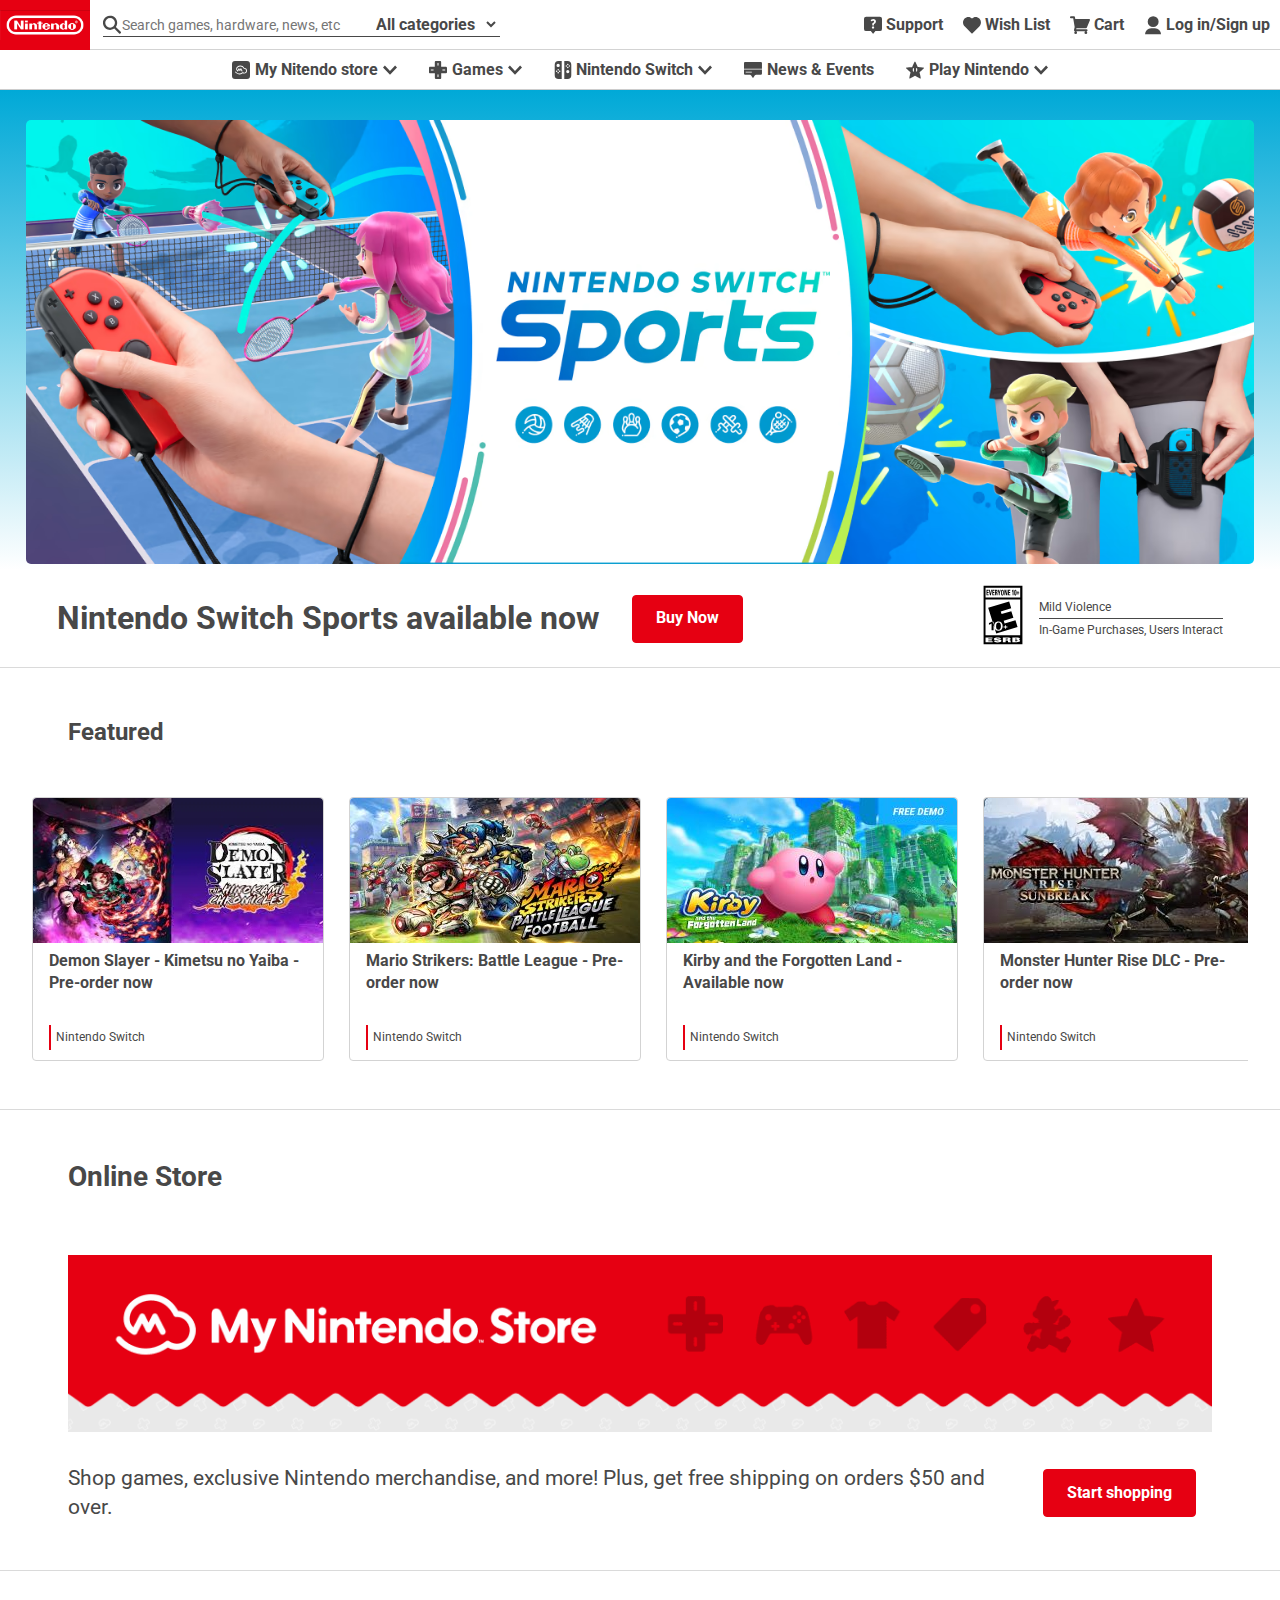
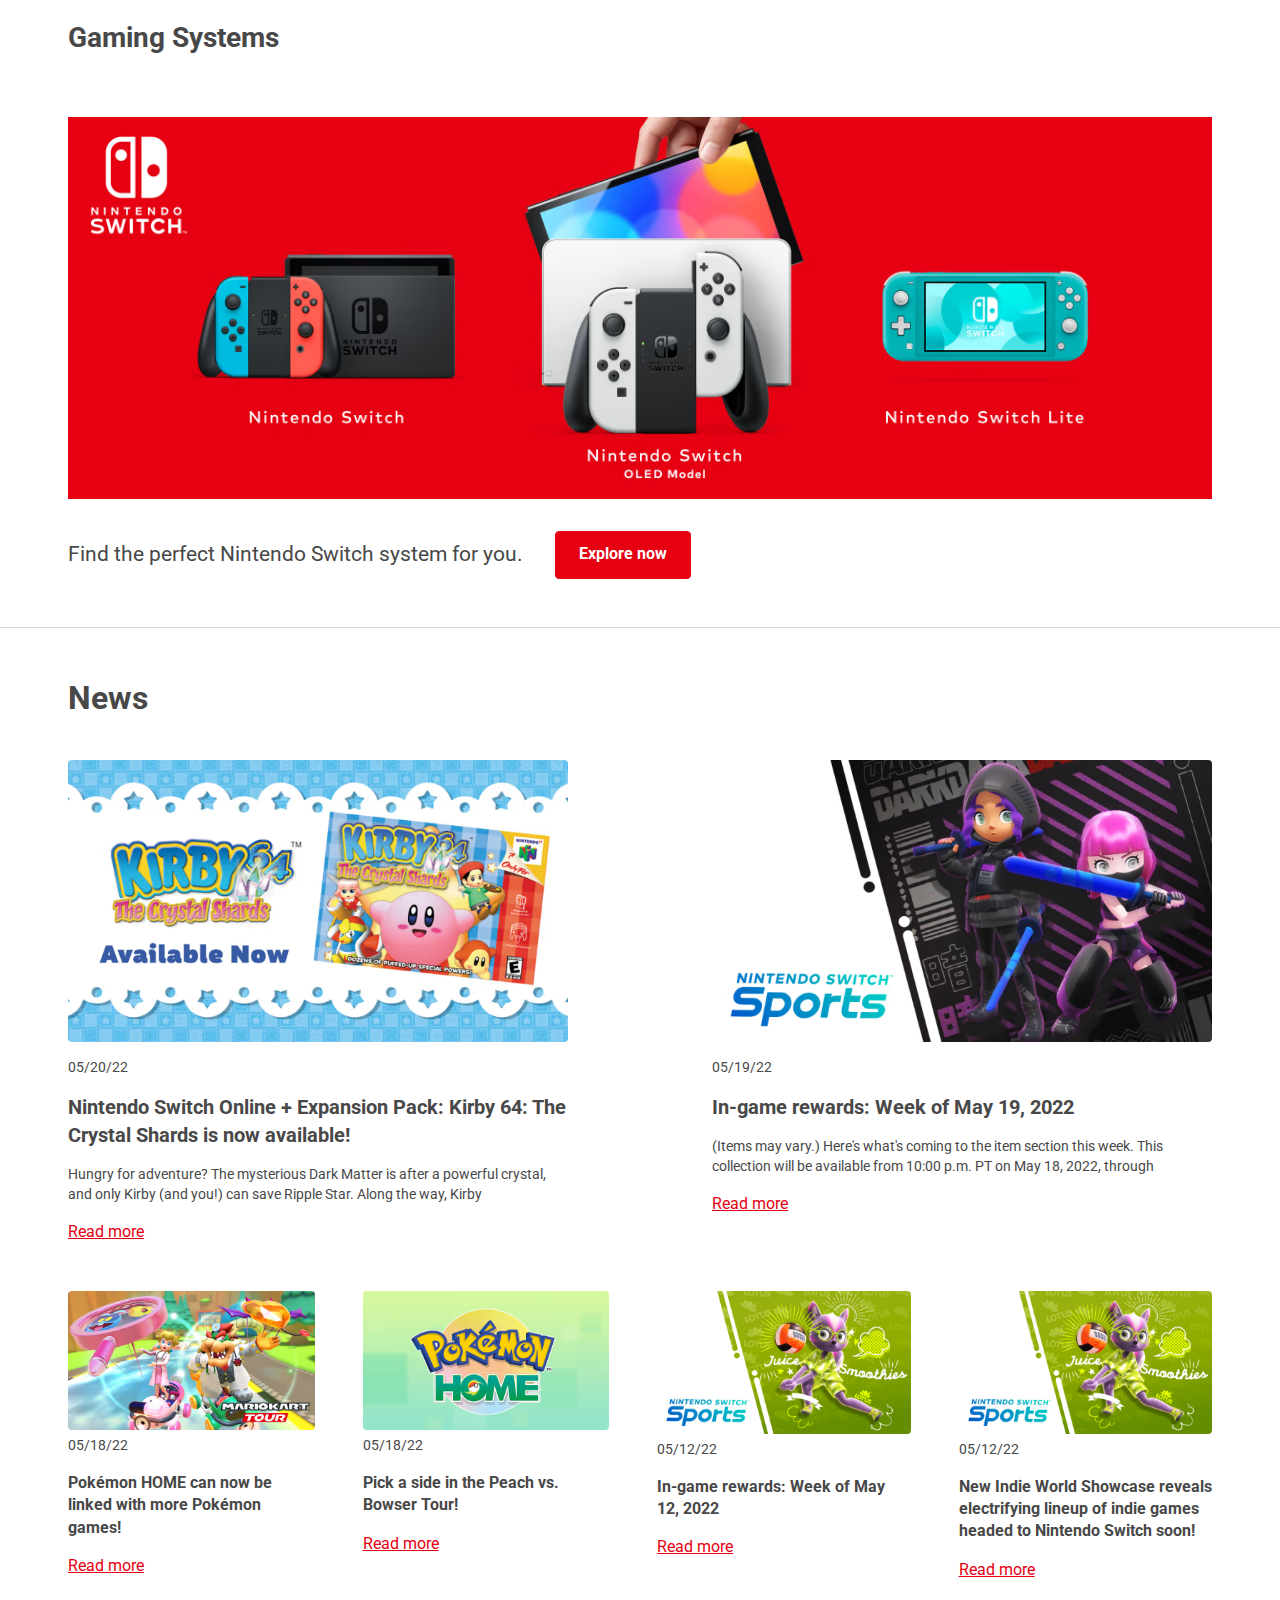
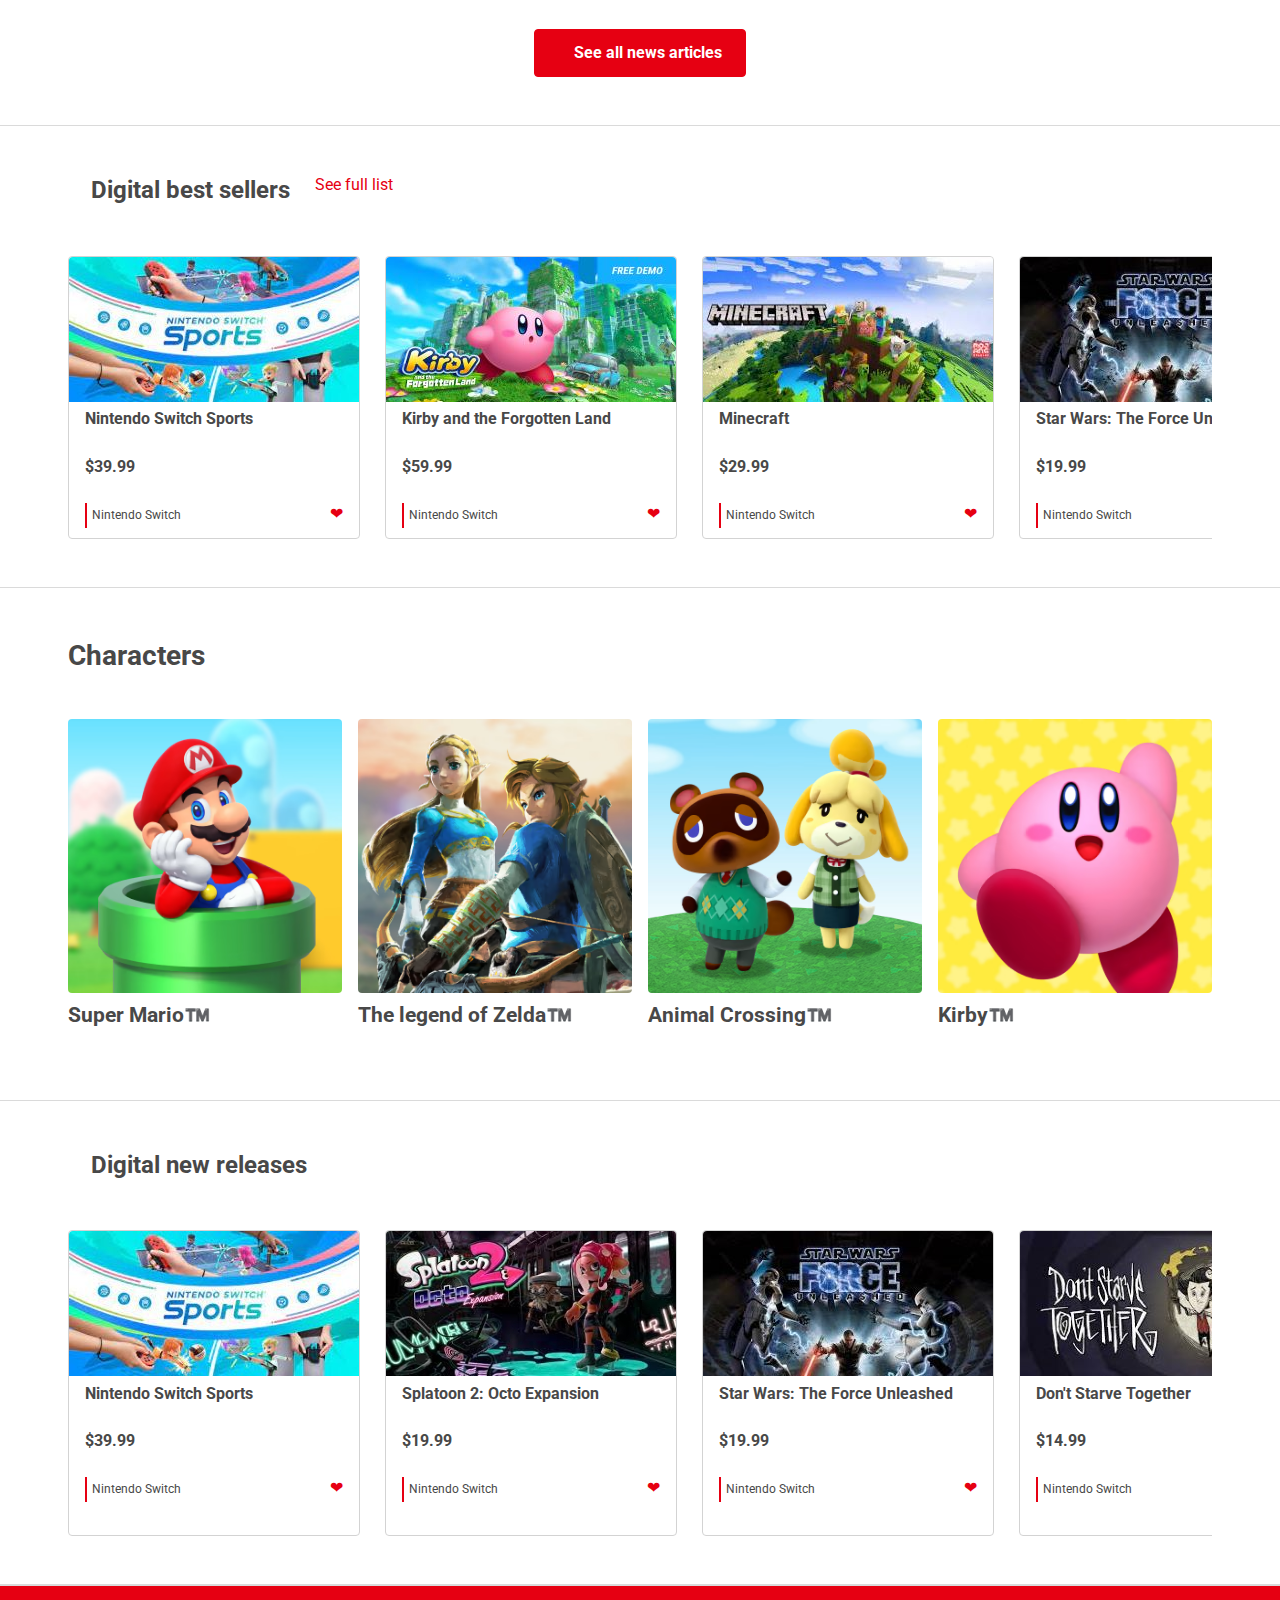
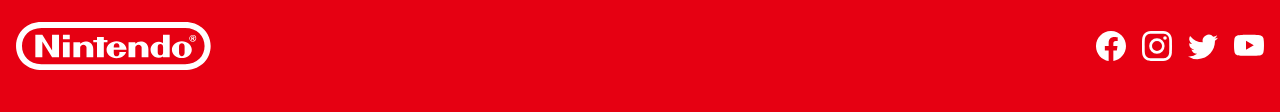
==== commit cac96636: "finished nintendo website" ====
--- a/index.html
+++ b/index.html
@@ -9,7 +9,7 @@
     <link rel="preconnect" href="https://fonts.googleapis.com/%22%3E">
     <link rel="preconnect" href="https://fonts.gstatic.com/" crossorigin>
     <link href="https://fonts.googleapis.com/css2?family=Roboto:wght@100;300;400;700&display=swap" rel="stylesheet">
-
+    <link rel="stylesheet" href="css/style-footer.css">
     <link rel="stylesheet" href="css-bot-nav/style-bot-nav.css">
     <link rel="stylesheet" href="css/style.css">
     <link rel="stylesheet" href="top-navbar.css">
@@ -1136,6 +1136,33 @@
         <hr class="dividerline">
     </div>
 
+    <div class="footer">
+        <div class="brandbar-cont">
+           <div>
+               <a href="#" class="ft-nintendologo"><svg viewBox="0 0 97 24" xmlns="http://www.w3.org/2000/svg" width="195" data-testid="NintendoRacetrackLogoIcon" color="currentColor"><path d="m17.945 14.157-4.85-7.838H9.609V17.59h3.486V9.752l4.85 7.838h3.456V6.32h-3.486l.03 7.837zm27.554-4.04V8.993H43.68v-1.52h-3.395v1.52h-1.849v1.124h1.85v7.473h3.394v-7.473h1.82zM23.341 17.56h3.364v-7.474h-3.364v7.474zm0-8.932h3.395V6.319H23.34v2.309zm59.17.942c-2.728 0-4.941 1.883-4.941 4.192s2.213 4.193 4.94 4.193c2.729 0 4.942-1.884 4.942-4.193 0-2.309-2.213-4.192-4.941-4.192zm1.364 5.772c0 1.185-.698 1.67-1.364 1.67-.667 0-1.395-.485-1.395-1.67v-3.16c0-1.184.697-1.67 1.395-1.67.666 0 1.364.486 1.364 1.67v3.16zm-10.73-4.891c-.547-.304-1.123-.608-1.91-.669-2.426-.212-4.305 1.945-4.305 3.92 0 2.612 2 3.554 2.304 3.706 1.152.516 2.607.547 3.88-.274v.426h3.334V6.32h-3.334c.03 0 .03 2.4.03 4.13zm.03 3.342v1.336c0 1.155-.789 1.458-1.334 1.458-.546 0-1.334-.303-1.334-1.458v-2.673c0-1.155.788-1.458 1.334-1.458.515 0 1.333.303 1.333 1.458v1.337zM34.616 9.752c-1.122.03-2.031.516-2.698 1.124v-.79h-3.365v7.474h3.365v-4.922c0-.638.697-1.367 1.607-1.367.909 0 1.546.73 1.546 1.367v4.922h3.364v-4.071c0-2.947-2.546-3.798-3.82-3.737zm27.433 0a4.075 4.075 0 0 0-2.698 1.124v-.79h-3.365v7.474h3.365v-4.922c0-.638.697-1.367 1.606-1.367.91 0 1.546.73 1.546 1.367v4.922h3.365v-4.071c0-2.947-2.546-3.798-3.82-3.737zm-7.063 4.101c0-2.309-2.243-4.253-4.971-4.253-2.759 0-4.972 1.884-4.972 4.193 0 2.308 2.213 4.192 4.972 4.192 2.273 0 4.213-1.306 4.789-3.068H51.44v.455c0 1.367-.91 1.671-1.394 1.671-.515 0-1.425-.304-1.425-1.67v-1.55l6.366.03zm-6.123-2.643a1.391 1.391 0 0 1 1.182-.668c.455 0 .91.213 1.182.668.212.365.212.82.212 1.458H48.62c0-.637.03-1.063.243-1.458zm39.921-3.493c0-.365-.272-.547-.818-.547h-.758v1.914h.455v-.79h.242l.364.79h.515l-.424-.851c.273-.091.424-.273.424-.516zm-.879.273h-.242v-.547h.212c.273 0 .424.091.424.274 0 .212-.12.273-.394.273zm.03-1.58c-.94 0-1.727.79-1.727 1.732s.788 1.732 1.728 1.732 1.727-.79 1.727-1.732a1.73 1.73 0 0 0-1.727-1.732zm0 3.13a1.413 1.413 0 0 1-1.394-1.398c0-.76.637-1.398 1.395-1.398.757 0 1.394.638 1.394 1.398 0 .76-.637 1.397-1.394 1.397zM84.148 0H12.64C5.062-.03 0 5.438 0 11.97c0 6.53 5.062 11.939 12.67 11.939h71.508c7.608 0 12.67-5.408 12.67-11.94C96.818 5.44 91.726 0 84.148 0zm-.03 20.993H12.671c-6.033.03-9.7-4.041-9.7-9.023 0-4.983 3.698-8.993 9.7-9.023h71.446c6.002 0 9.7 4.04 9.7 9.023 0 4.982-3.668 9.023-9.7 9.023z" fill="currentColor"/></svg></a>
+            </div>
+            <div class="icon-footer">
+               <a href="#" class="ft-nintendologo"><svg xmlns="http://www.w3.org/2000/svg" width="30" height="30" fill="currentColor" class="bi bi-facebook" viewBox="0 0 16 16">
+                <path d="M16 8.049c0-4.446-3.582-8.05-8-8.05C3.58 0-.002 3.603-.002 8.05c0 4.017 2.926 7.347 6.75 7.951v-5.625h-2.03V8.05H6.75V6.275c0-2.017 1.195-3.131 3.022-3.131.876 0 1.791.157 1.791.157v1.98h-1.009c-.993 0-1.303.621-1.303 1.258v1.51h2.218l-.354 2.326H9.25V16c3.824-.604 6.75-3.934 6.75-7.951z"/>
+              </svg></a>
+            
+               <a href="#" class="ft-nintendologo"><svg xmlns="http://www.w3.org/2000/svg" width="30" height="30" fill="currentColor" class="bi bi-instagram" viewBox="0 0 16 16">
+                <path d="M8 0C5.829 0 5.556.01 4.703.048 3.85.088 3.269.222 2.76.42a3.917 3.917 0 0 0-1.417.923A3.927 3.927 0 0 0 .42 2.76C.222 3.268.087 3.85.048 4.7.01 5.555 0 5.827 0 8.001c0 2.172.01 2.444.048 3.297.04.852.174 1.433.372 1.942.205.526.478.972.923 1.417.444.445.89.719 1.416.923.51.198 1.09.333 1.942.372C5.555 15.99 5.827 16 8 16s2.444-.01 3.298-.048c.851-.04 1.434-.174 1.943-.372a3.916 3.916 0 0 0 1.416-.923c.445-.445.718-.891.923-1.417.197-.509.332-1.09.372-1.942C15.99 10.445 16 10.173 16 8s-.01-2.445-.048-3.299c-.04-.851-.175-1.433-.372-1.941a3.926 3.926 0 0 0-.923-1.417A3.911 3.911 0 0 0 13.24.42c-.51-.198-1.092-.333-1.943-.372C10.443.01 10.172 0 7.998 0h.003zm-.717 1.442h.718c2.136 0 2.389.007 3.232.046.78.035 1.204.166 1.486.275.373.145.64.319.92.599.28.28.453.546.598.92.11.281.24.705.275 1.485.039.843.047 1.096.047 3.231s-.008 2.389-.047 3.232c-.035.78-.166 1.203-.275 1.485a2.47 2.47 0 0 1-.599.919c-.28.28-.546.453-.92.598-.28.11-.704.24-1.485.276-.843.038-1.096.047-3.232.047s-2.39-.009-3.233-.047c-.78-.036-1.203-.166-1.485-.276a2.478 2.478 0 0 1-.92-.598 2.48 2.48 0 0 1-.6-.92c-.109-.281-.24-.705-.275-1.485-.038-.843-.046-1.096-.046-3.233 0-2.136.008-2.388.046-3.231.036-.78.166-1.204.276-1.486.145-.373.319-.64.599-.92.28-.28.546-.453.92-.598.282-.11.705-.24 1.485-.276.738-.034 1.024-.044 2.515-.045v.002zm4.988 1.328a.96.96 0 1 0 0 1.92.96.96 0 0 0 0-1.92zm-4.27 1.122a4.109 4.109 0 1 0 0 8.217 4.109 4.109 0 0 0 0-8.217zm0 1.441a2.667 2.667 0 1 1 0 5.334 2.667 2.667 0 0 1 0-5.334z"/>
+              </svg></a>
+            
+              <a href="#" class="ft-nintendologo"><svg xmlns="http://www.w3.org/2000/svg" width="30" height="30" fill="currentColor" class="bi bi-twitter" viewBox="0 0 16 16">
+                <path d="M5.026 15c6.038 0 9.341-5.003 9.341-9.334 0-.14 0-.282-.006-.422A6.685 6.685 0 0 0 16 3.542a6.658 6.658 0 0 1-1.889.518 3.301 3.301 0 0 0 1.447-1.817 6.533 6.533 0 0 1-2.087.793A3.286 3.286 0 0 0 7.875 6.03a9.325 9.325 0 0 1-6.767-3.429 3.289 3.289 0 0 0 1.018 4.382A3.323 3.323 0 0 1 .64 6.575v.045a3.288 3.288 0 0 0 2.632 3.218 3.203 3.203 0 0 1-.865.115 3.23 3.23 0 0 1-.614-.057 3.283 3.283 0 0 0 3.067 2.277A6.588 6.588 0 0 1 .78 13.58a6.32 6.32 0 0 1-.78-.045A9.344 9.344 0 0 0 5.026 15z"/>
+              </svg></a>
+            
+              <a href="#" class="ft-nintendologo"><svg xmlns="http://www.w3.org/2000/svg" width="30" height="30" fill="currentColor" class="bi bi-youtube" viewBox="0 0 16 16">
+                <path d="M8.051 1.999h.089c.822.003 4.987.033 6.11.335a2.01 2.01 0 0 1 1.415 1.42c.101.38.172.883.22 1.402l.01.104.022.26.008.104c.065.914.073 1.77.074 1.957v.075c-.001.194-.01 1.108-.082 2.06l-.008.105-.009.104c-.05.572-.124 1.14-.235 1.558a2.007 2.007 0 0 1-1.415 1.42c-1.16.312-5.569.334-6.18.335h-.142c-.309 0-1.587-.006-2.927-.052l-.17-.006-.087-.004-.171-.007-.171-.007c-1.11-.049-2.167-.128-2.654-.26a2.007 2.007 0 0 1-1.415-1.419c-.111-.417-.185-.986-.235-1.558L.09 9.82l-.008-.104A31.4 31.4 0 0 1 0 7.68v-.123c.002-.215.01-.958.064-1.778l.007-.103.003-.052.008-.104.022-.26.01-.104c.048-.519.119-1.023.22-1.402a2.007 2.007 0 0 1 1.415-1.42c.487-.13 1.544-.21 2.654-.26l.17-.007.172-.006.086-.003.171-.007A99.788 99.788 0 0 1 7.858 2h.193zM6.4 5.209v4.818l4.157-2.408L6.4 5.209z"/>
+              </svg></a>
+            </div>
+        </div>
+        
+
+    </div>
+
 </body>
 
 </html>
--- a/css/style-footer.css
+++ b/css/style-footer.css
@@ -0,0 +1,45 @@
+*{
+    margin: 0;
+    padding: 0;
+    box-sizing: border-box;
+}
+
+:root {
+    --textclr: rgb(72, 72, 72);
+    --nintendored: rgb(230, 0, 18);
+    --nintendohover: rgb(172, 0, 13);
+    --nintendofont: 'Roboto', sans-serif;
+    --boldtext: 700;
+    --thintext: 100;
+    --fontsize: 16px;
+    --cardtitle: 1rem;
+    --cardcontent: 0.75rem;
+    --margin: 3rem 0;
+}
+
+.brandbar-cont {
+    background-color: rgb(230, 0, 18);
+    display: flex;
+    justify-content: space-between;
+    align-items: center;
+    gap: 1rem;
+    padding: 2.25rem 1rem;
+    flex-wrap: wrap;
+}
+
+.ft-nintendologo {
+    color: white;
+}
+
+.icon-footer {
+    display: flex;
+    flex-wrap: nowrap;
+    gap: 1rem;
+}
+
+@media screen and (max-width: 450px) {
+    .brandbar-cont {
+        flex-wrap: wrap;
+        justify-content: center;
+    }
+}--- a/css/style.css
+++ b/css/style.css
@@ -50,54 +50,4 @@
     height: 0px;
     color: inherit;
 }
-:root {
-    --textclr: rgb(72,72,72);
-    --nintendored: rgb(230, 0, 18);
-    --nintendohover: rgb(172, 0, 13);
-    --nintendofont: 'Roboto', sans-serif;
-    --boldtext: 700;
-    --thintext: 100;
-    --fontsize: 16px;
-    --cardtitle: 1rem;
-    --cardcontent: 0.75rem;
-    --margin: 3rem 0;
-}
 
-body {
-    margin: 0;
-    padding: 0;
-    box-sizing: border-box;
-    font-family: var(--nintendofont);
-    font-size: var(--fontsize);
-    line-height: 1.4;
-    color: var(--textclr);
-}
-
-.dividerstyle {
-    display: flex;
-    flex-wrap: nowrap;
-    max-width: none;
-    width: 100%;
-    margin-left: auto;
-    margin-right: auto;
-    z-index: 2;
-    position: relative;
-}
-
-.dividerline {
-    width: 100%;
-    margin: 0px;
-    position: relative;
-    z-index: 5;
-    border-width: 0.0625rem 0px 0px;
-    border-bottom-style: initial;
-    border-bottom-color: initial;
-    border-left-style: initial;
-    border-left-color: initial;
-    border-right-style: initial;
-    border-right-color: initial;
-    border-top-style: solid;
-    border-top-color: rgb(218, 218, 218);
-    height: 0px;
-    color: inherit;
-}
--- a/top-navbar.css
+++ b/top-navbar.css
@@ -256,7 +256,7 @@
     height: 60px;
     width: 80%;
     position: fixed;
-    z-index: 1;
+    z-index: 3;
     background-color: white;
     box-shadow: 5px 5px 30px lightgray;
     border-radius: 50px;
@@ -291,7 +291,8 @@
         background-color: var(--nintendored);
     }
     .quearynav {
-        display: flex
+        display: flex;
+        z-index: 3;
     }
 
     .nav-options {
--- a/css/news1-style.css
+++ b/css/news1-style.css
@@ -46,184 +46,7 @@
 
 div#news-pad {
     display: flex;
-}
-
-.data-news {
-    font-family: var(--nintendofont);
-    font-size: 300;
-    font-size: 0.875rem;
-}
-
-.title-news {
-    font-weight: var(--boldtext);
-    font-size: 1.25rem;
-}
-.title-news-bot {
-    font-weight: var(--boldtext);
-    font-size: 1rem;
-}
-
-.title-news:hover {
-    color: var(--nintendored);
-    transition: 0.5s;
-}
-
-.description-news {
-    font-size: 0.875rem;
-}
-
-.description-more {
-    text-decoration: underline;
-    color: var(--nintendored)
-}
-
-.description-more:hover {
-    color: var(--nintendohover);
-    transition: 0.5s;
-}
-
-.img-news {
-    width: 100%;
-    margin-bottom: 1rem;
-    margin-top: 2.5rem;
-    border-radius: 0.25rem;
-    display: block;
-}
-
-.img-news:hover {
-    filter: brightness(50%);
-    transition: 0.5s;
-}
-
-.description-news-section {
-    display: flex;
-    flex-direction: column;
-    gap: 1rem;
-}
-
-
-.top-news {
-    display: flex;
-    align-self: center;
-    flex-direction: column;
-    width: 100%;
-}
-
-.news-top1 {
-    display: flex;
     justify-content: center;
-    gap: 9rem;
-    width: 100%;
-}
-
-
-.bot-news {
-    display: flex;
-    justify-content: center;
-    gap: 3rem;
-    width: 100%;
-    align-self: center;
-}
-
-.img-news-bot {
-    width: 100%;
-    border-radius: 0.25rem;
-}
-
-.img-news-bot:hover {
-    filter: brightness(50%);
-}
-
-.news-button {
-    margin-bottom: 1.5rem;
-}
-
-.container-first2, .container-second2 {
-    display: flex;
-    gap: 3rem;
-}
-
-h1 {
-    font-family: var(--nintendofont);
-    color: var(--textclr);
-}
-
-@media screen and (max-width:768px) {
-    .news-top1 {
-        flex-direction: column;
-        gap: 2rem;
-    }
-    .news-section {
-        margin-inline: none;
-        width: 96%;
-    }
-    .bot-news {
-        flex-direction: column;
-    }         
-    .container-first2 {
-        display: flex;
-        
-    }
-    .container-second2 {
-        display: flex;
-
-    }
-    .bigger-news1 {
-        width: auto;
-    }
-    .img-news-bot {
-        width: 100%;
-    }
-    .img-news {
-        width: 100%;
-    }
-    .title-news-bot {
-        font-size: 0.875rem;
-    }
-:root {
-    --textclr: rgb(72, 72, 72);
-    --nintendored: rgb(230, 0, 18);
-    --nintendohover: rgb(172, 0, 13);
-    --nintendofont: 'Roboto', sans-serif;
-    --boldtext: 700;
-    --thintext: 100;
-    --fontsize: 16px;
-    --cardtitle: 1rem;
-    --cardcontent: 0.75rem;
-    --margin: 3rem 0;
-}
-
-.title-news {
-    font-size: var(--fontsize);
-    font-weight: var(--boldtext);
-
-}
-.data-news {
-    font-size: 0.875rem;
-}
-.description-news {
-    font-size: 0.875rem;
-}
-.news-section {
-    display: flex;
-    flex-direction: column;
-    gap: 3rem;
-    margin-inline: auto;
-    width: 96%;
-    max-width: 71.5rem;
-    margin-bottom: 3rem;
-    margin-top: 3rem;
-}
-
-.a-news {
-    text-decoration: none;
-    color: var(--textclr);
-}
-
-.bigger-news1 {
-    display: flex;
-    flex-direction: column;
-    width: 100%;
 }
 
 .data-news {
--- a/body-section4.css
+++ b/body-section4.css
@@ -1,7 +1,7 @@
 *{
     margin: 0;
     padding: 0;
-   /* box-sizing: border-box;*/
+    box-sizing: border-box;
     font-family: var(--nintendofont);
 }
 
--- a/css/bannerstyles.css
+++ b/css/bannerstyles.css
@@ -171,6 +171,7 @@
     z-index: 1;
 }
 
+
 @media only screen and (min-width:768px) {
     .onstr-grid,
     .gamsys-grid {
@@ -184,6 +185,10 @@
     .onstr-imgwrapper,
     .gamsys-imgwrapper {
         grid-column: 1 / span 2;
+    }
+
+    .onstr-btn {
+        right: 1rem;
     }
 }
 
@@ -200,9 +205,11 @@
     }*/
     .onstr-btn,
     .gamsys-btn {
-        width: 91.7%;
+        width: 89%;
         justify-self: center;
-    }
+        
+    }
+    
 }
 
 @media only screen and (max-width: 530px) {
@@ -210,4 +217,9 @@
     .gamsys-btn {
         width: 89%;
     }
+
+    .onstr-btn{
+        right: auto;
+        
+    }
 }--- a/css/cstyles.css
+++ b/css/cstyles.css
@@ -158,165 +158,4 @@
     .charcont-title {
         grid-column: 1 / span 2;
     }
-:root {
-    --textclr: rgb(72, 72, 72);
-    --nintendored: rgb(230, 0, 18);
-    --nintendohover: rgb(172, 0, 13);
-    --nintendofont: 'Roboto', sans-serif;
-    --boldtext: 700;
-    --thintext: 100;
-    --fontsize: 16px;
-    --cardtitle: 1rem;
-    --cardcontent: 0.75rem;
-    --margin: 3rem 0;
-}
-
-body {
-    margin: 0;
-    padding: 0;
-    box-sizing: border-box;
-    font-family: var(--nintendofont);
-    font-size: var(--fontsize);
-    line-height: 1.4;
-    color: var(--textclr);
-}
-
-.dividerstyle {
-    display: flex;
-    flex-wrap: nowrap;
-    max-width: none;
-    width: 100%;
-    margin-left: auto;
-    margin-right: auto;
-    z-index: 2;
-    position: relative;
-}
-
-.dividerline {
-    width: 100%;
-    margin: 0px;
-    position: relative;
-    z-index: 5;
-    border-width: 0.0625rem 0px 0px;
-    border-bottom-style: initial;
-    border-bottom-color: initial;
-    border-left-style: initial;
-    border-left-color: initial;
-    border-right-style: initial;
-    border-right-color: initial;
-    border-top-style: solid;
-    border-top-color: rgb(218, 218, 218);
-    height: 0px;
-    color: inherit;
-}
-
-#character-section {
-    margin-top: 3rem;
-    margin-bottom: 3rem;
-    position: relative;
-    width: 100%;
-}
-
-.char-maincontainer {
-    width: 96%;
-    margin-left: auto;
-    margin-right: auto;
-    max-width: 71.5rem;
-}
-
-.char-gridcontainer {
-    display: grid;
-    grid-template-columns: repeat(4, 1fr);
-    gap: 1rem;
-}
-
-.charcont-title {
-    grid-column: 1 / span 4;
-    font-size: 1.75rem;
-    font-weight: var(--boldtext);
-    letter-spacing: 0px;
-    margin: 0px 0px 1em;
-    padding: 0px;
-}
-
-.char-wrapper {
-    display: flex;
-    flex-direction: column;
-}
-
-.char-img:hover {
-    transform: scale(1.15);
-    transition: 200ms ease-in-out 0s;
-}
-
-.char-wrapper:hover .bg-img {
-    transform: scale(0.999);
-}
-
-.ch-mario,
-.ch-zelda,
-.ch-ac,
-.ch-kirby {
-    display: block;
-    position: relative;
-    z-index: 1;
-    width: 100%;
-    height: auto;
-    text-align: center;
-    overflow: hidden;
-    border-radius: 0.25rem;
-    margin-bottom: 0.5rem;
-}
-
-.bg-img {
-    position: absolute;
-    z-index: -1;
-    top: 0px;
-    left: 0px;
-    width: 100%;
-    height: 100%;
-    transform: scale(1.15);
-    transition: transform 200ms ease-in-out 0s;
-}
-
-.char-img {
-    z-index: -1;
-    top: 0px;
-    left: 0px;
-    width: 100%;
-    height: 100%;
-    transition: transform 200ms ease-in-out 0s;
-    position: relative;
-}
-
-#character-section img {
-    display: block;
-    min-height: 1px;
-    width: 100%;
-}
-
-.char-btmtitle {
-    font-weight: var(--boldtext);
-    letter-spacing: 0px;
-    margin: 0px 0px 1em;
-    padding: 0px;
-    font-size: 1.3125rem;
-}
-
-@media only screen and (max-width: 768px) {
-    #character-section {
-        margin-top: 2rem;
-        margin-bottom: 2rem;
-    }
-     /*.char-maincontainer {
-        margin-left: 1rem;
-        margin-right: 1rem;
-    }*/
-    .char-gridcontainer {
-        grid-template-columns: repeat(2, 1fr);
-    }
-    .charcont-title {
-        grid-column: 1 / span 2;
-    }
-
 }